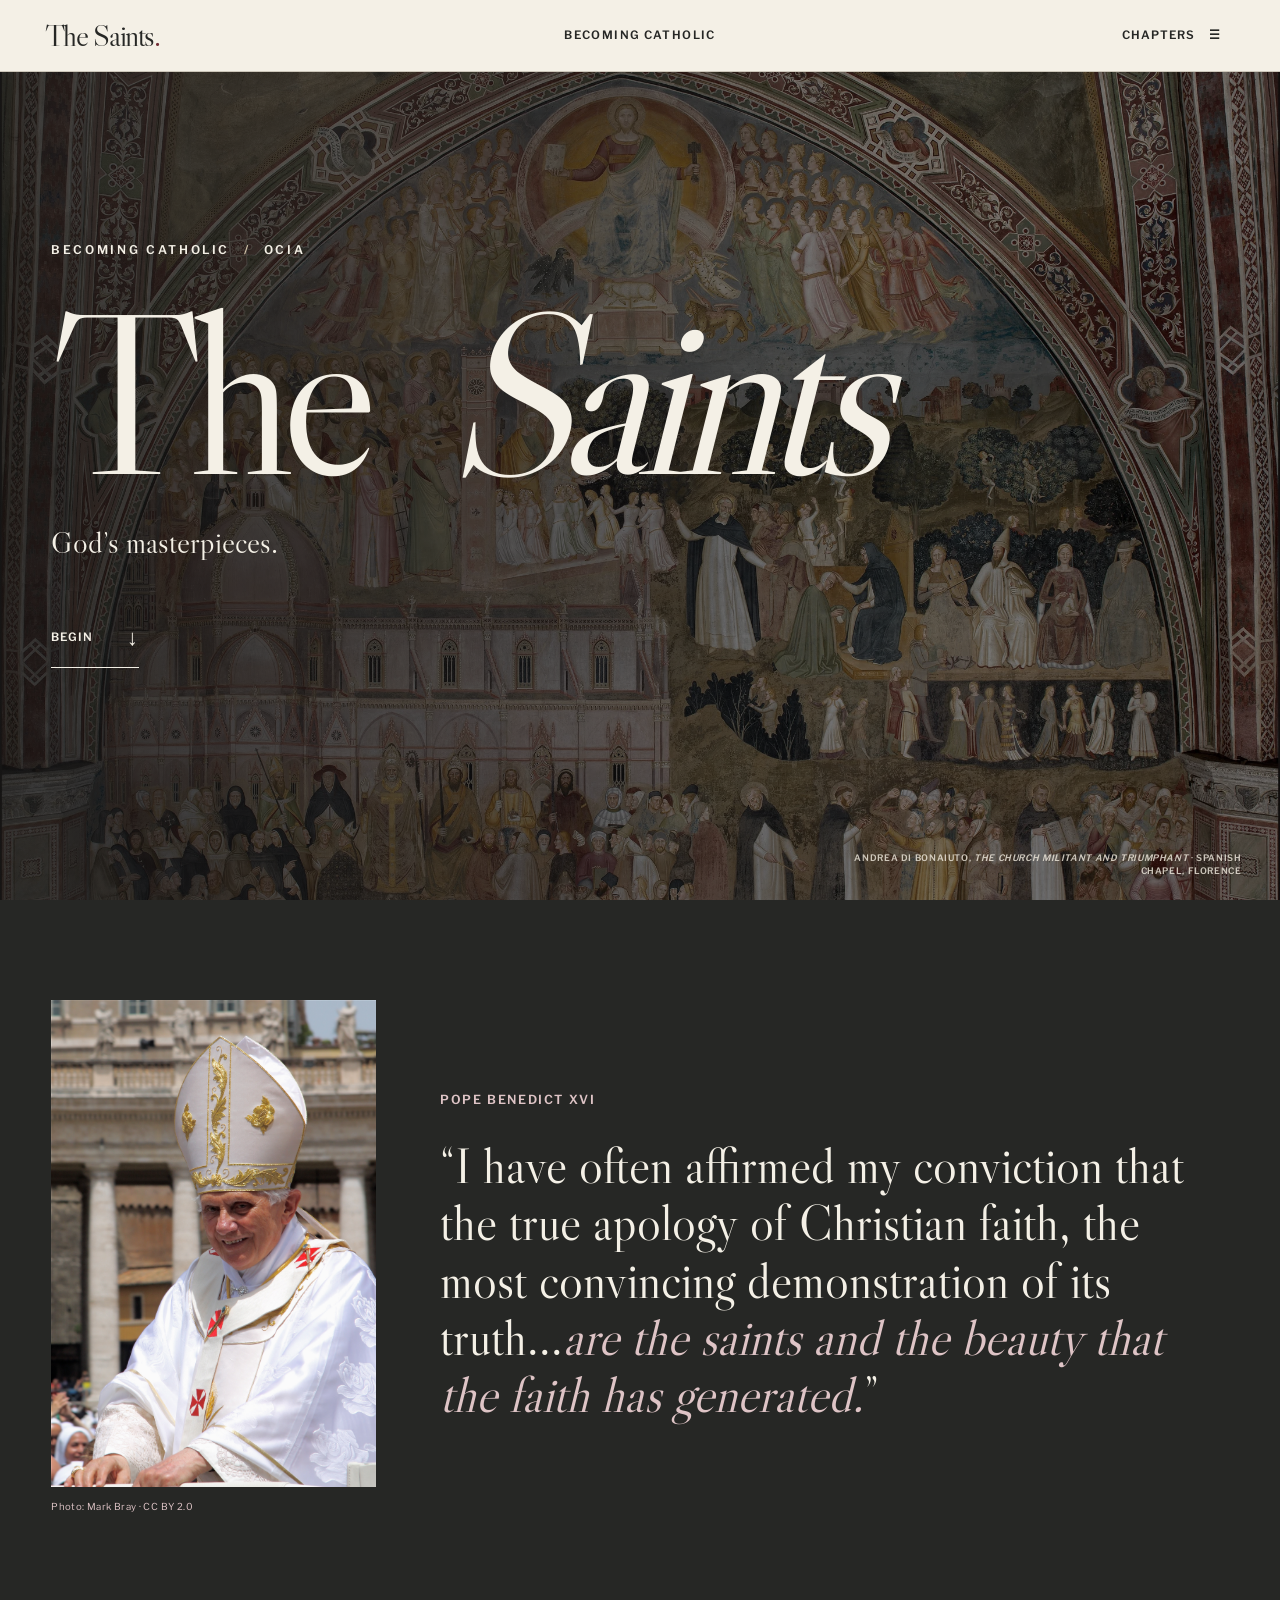
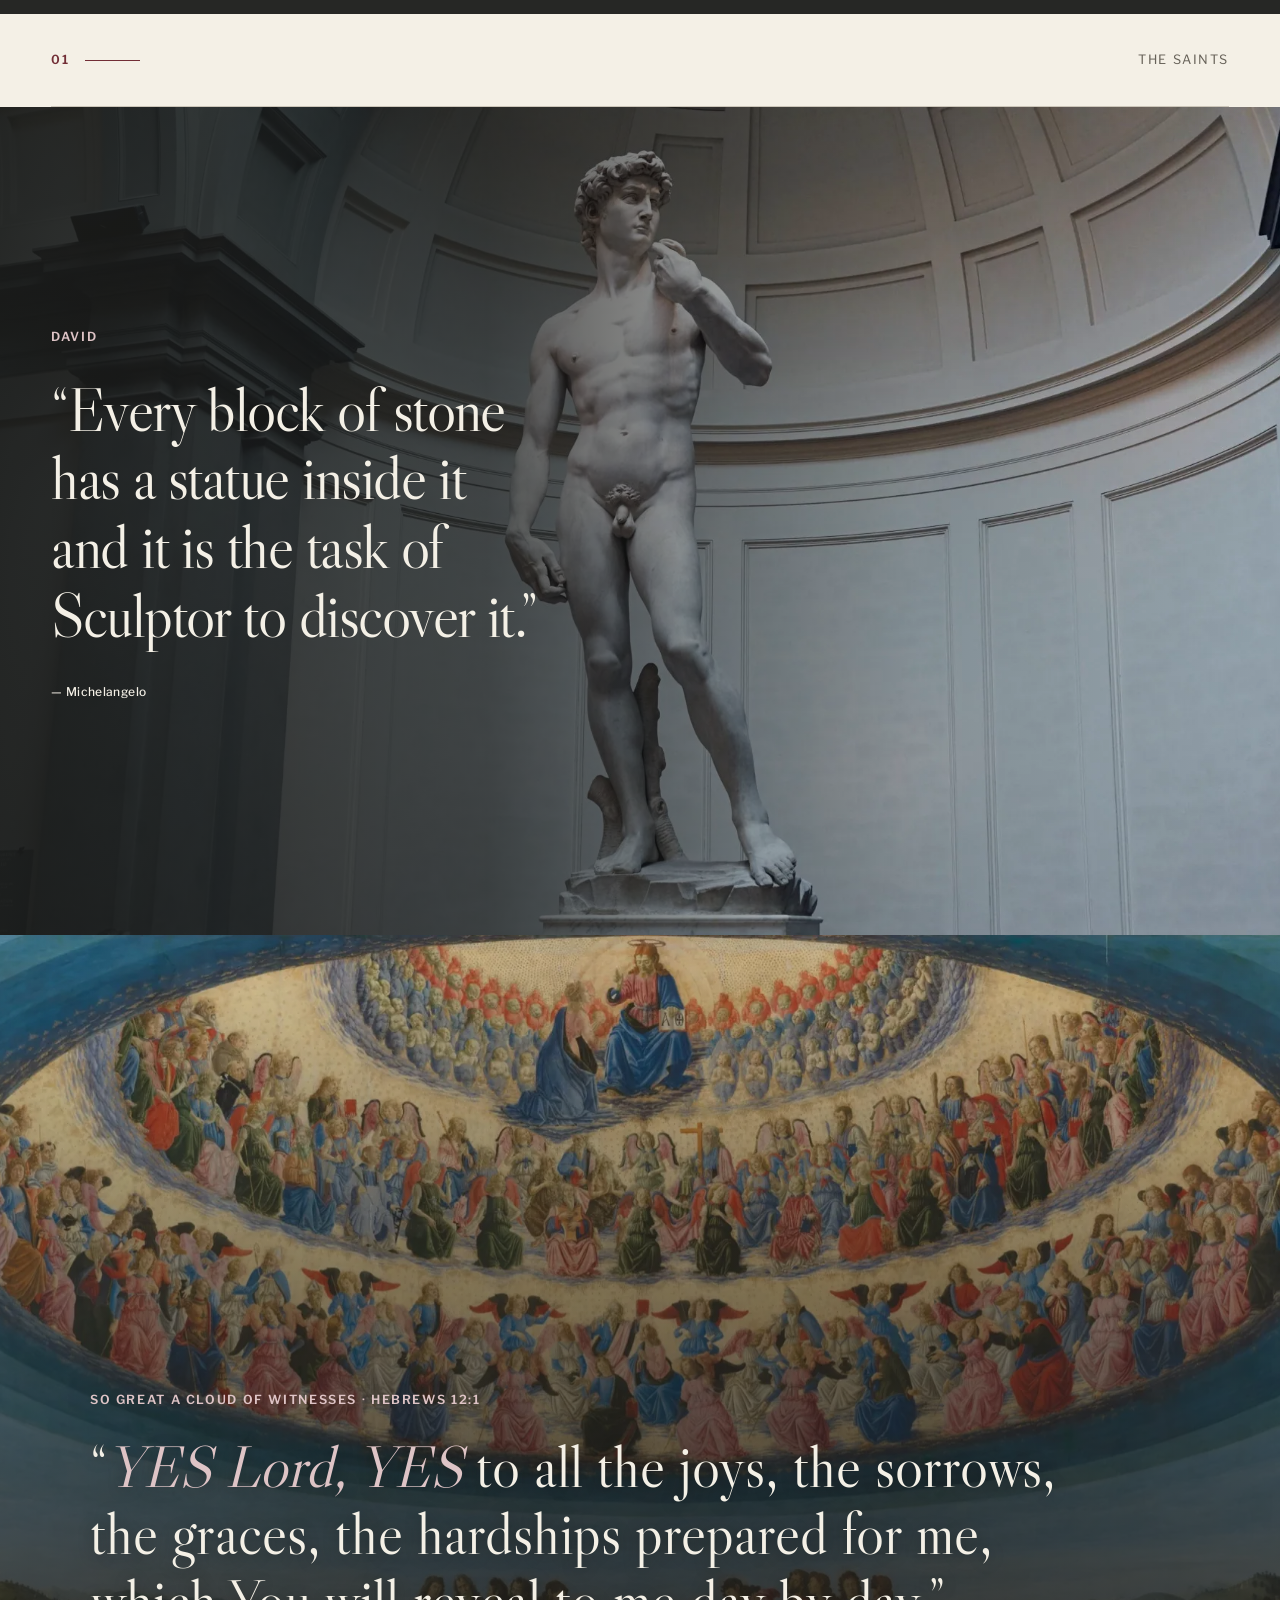
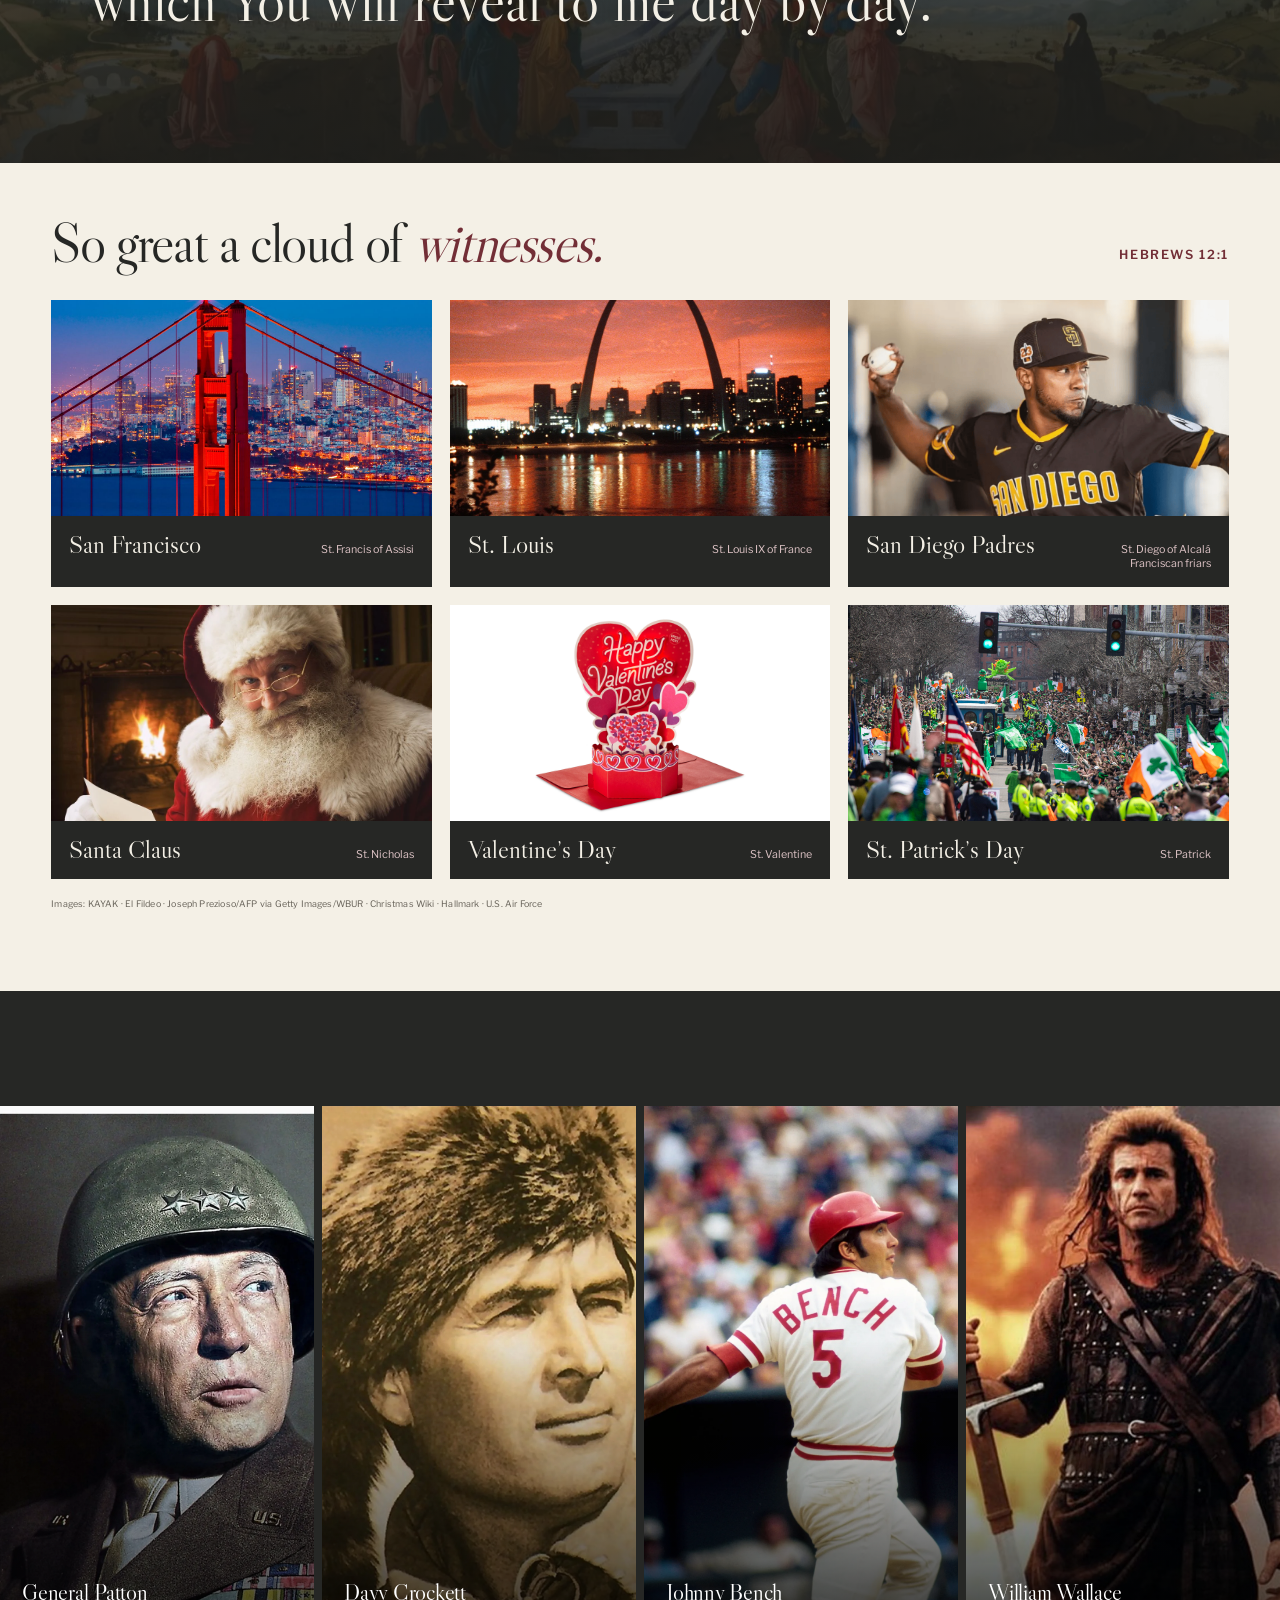
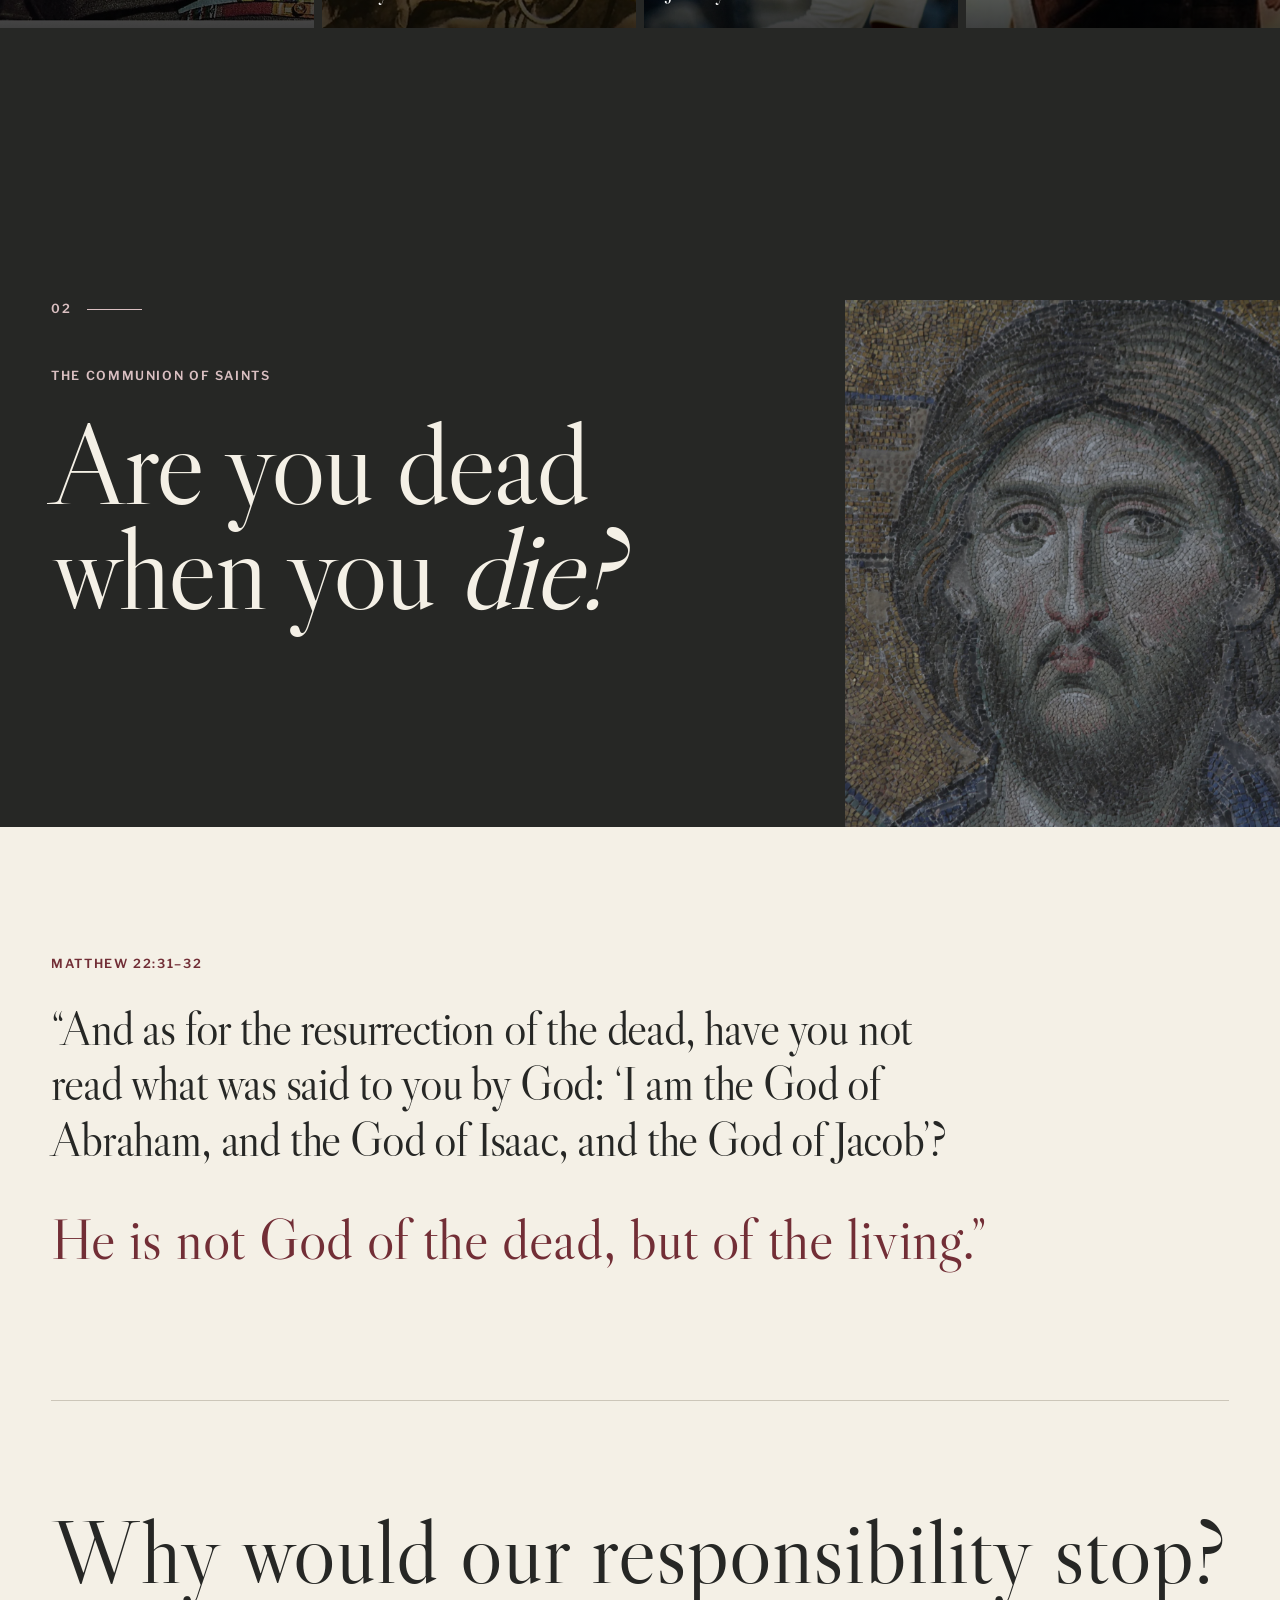
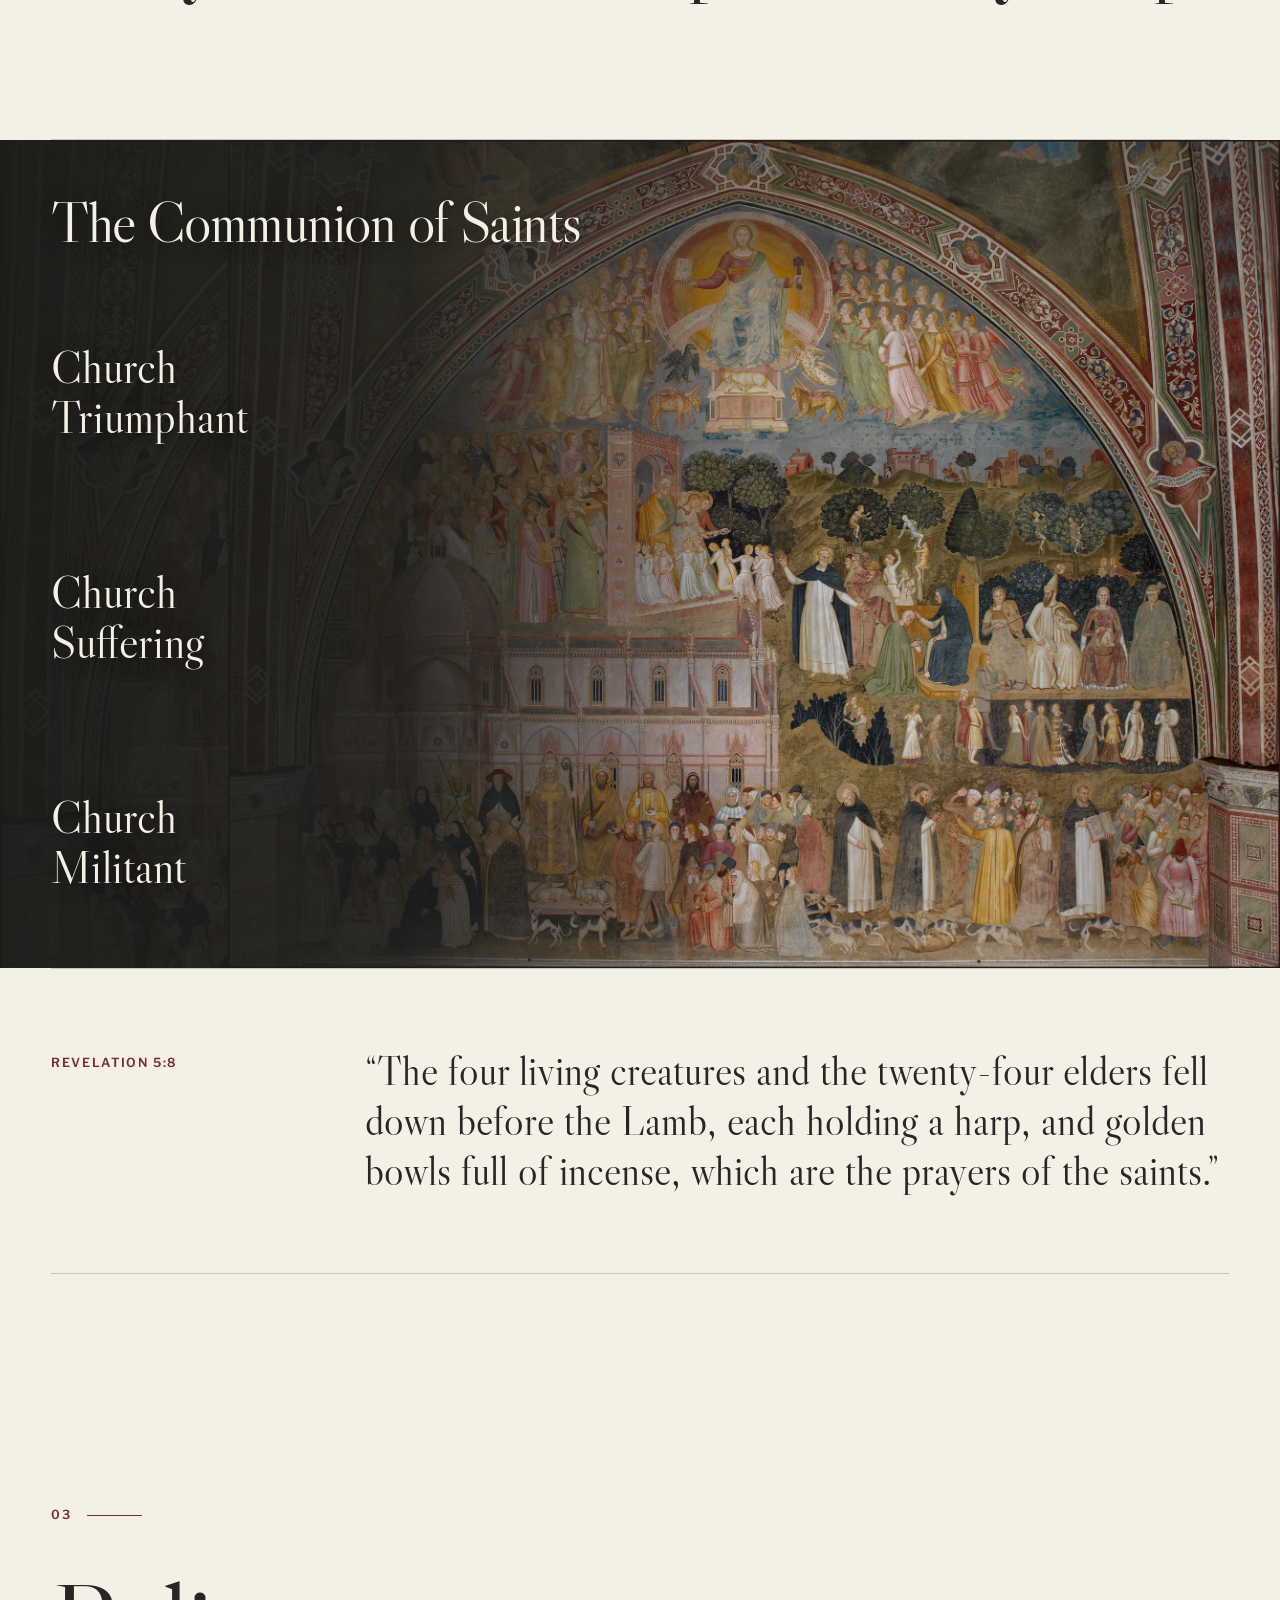
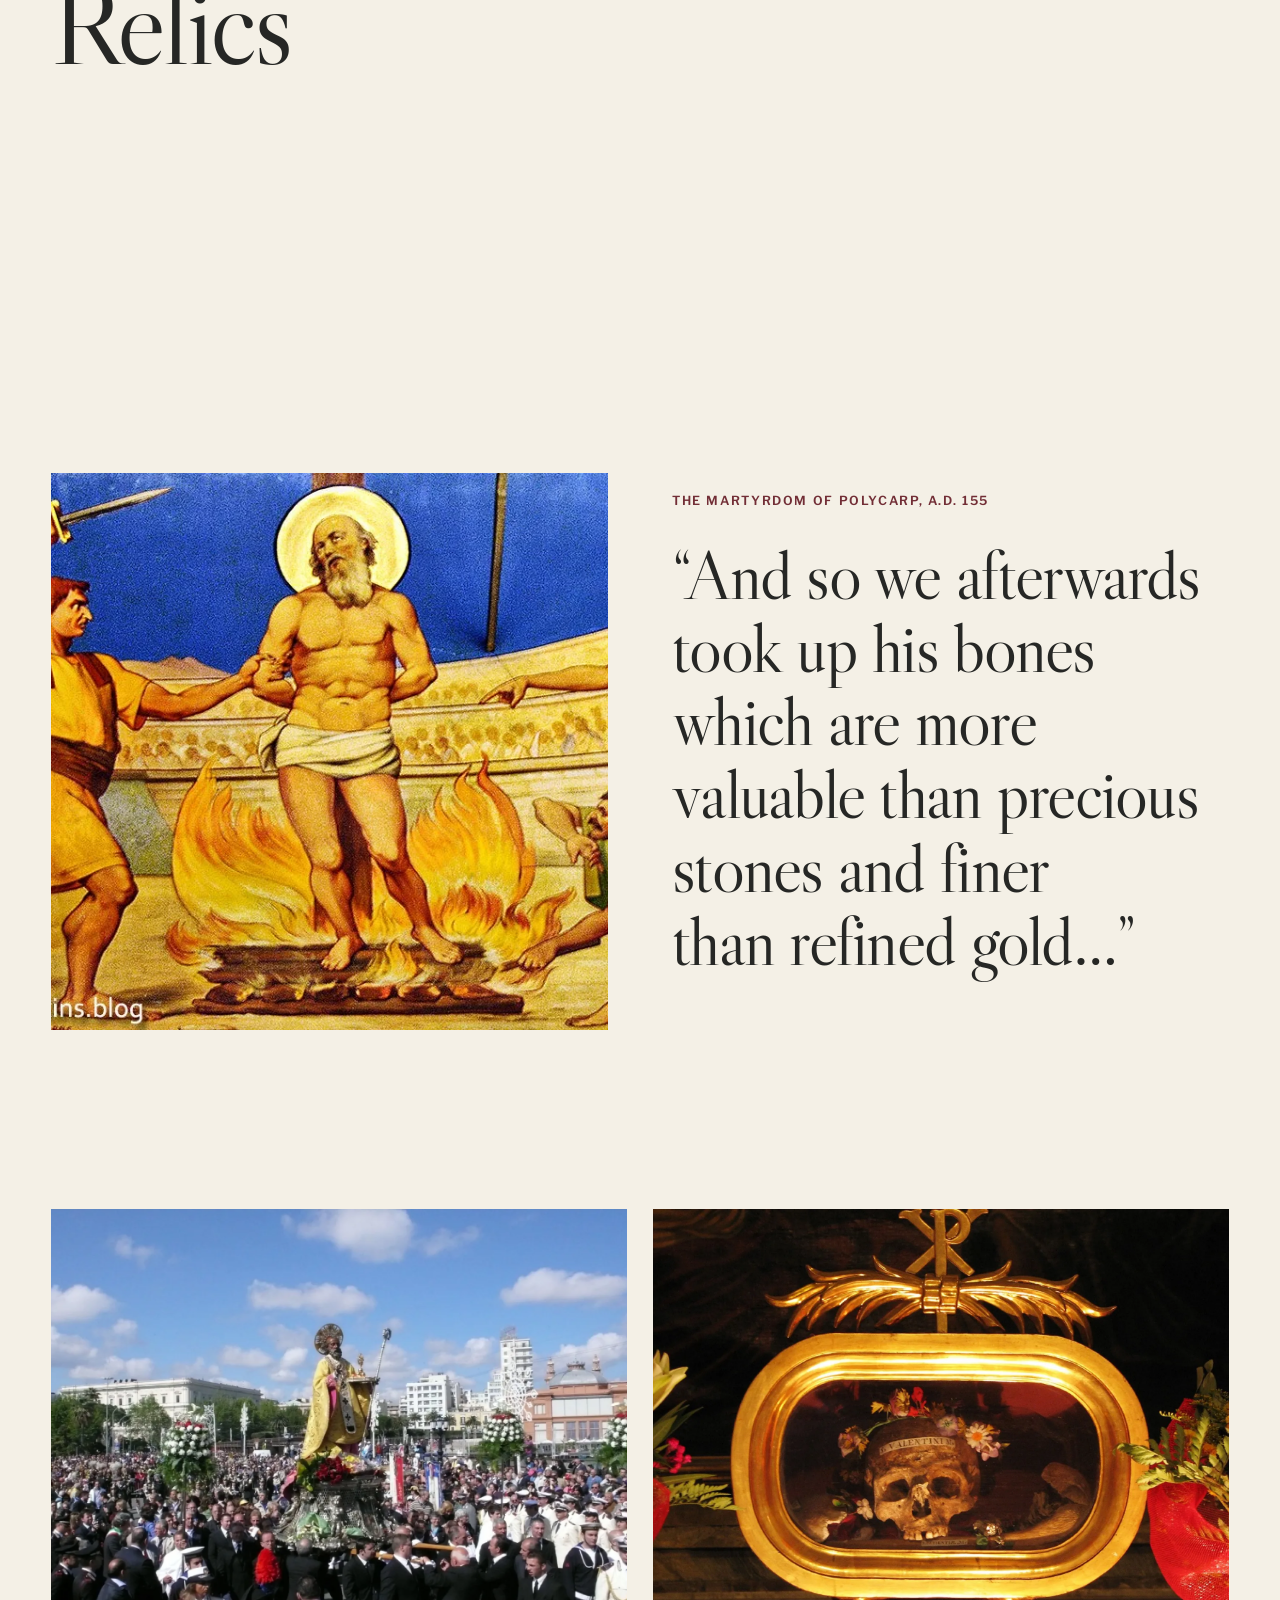
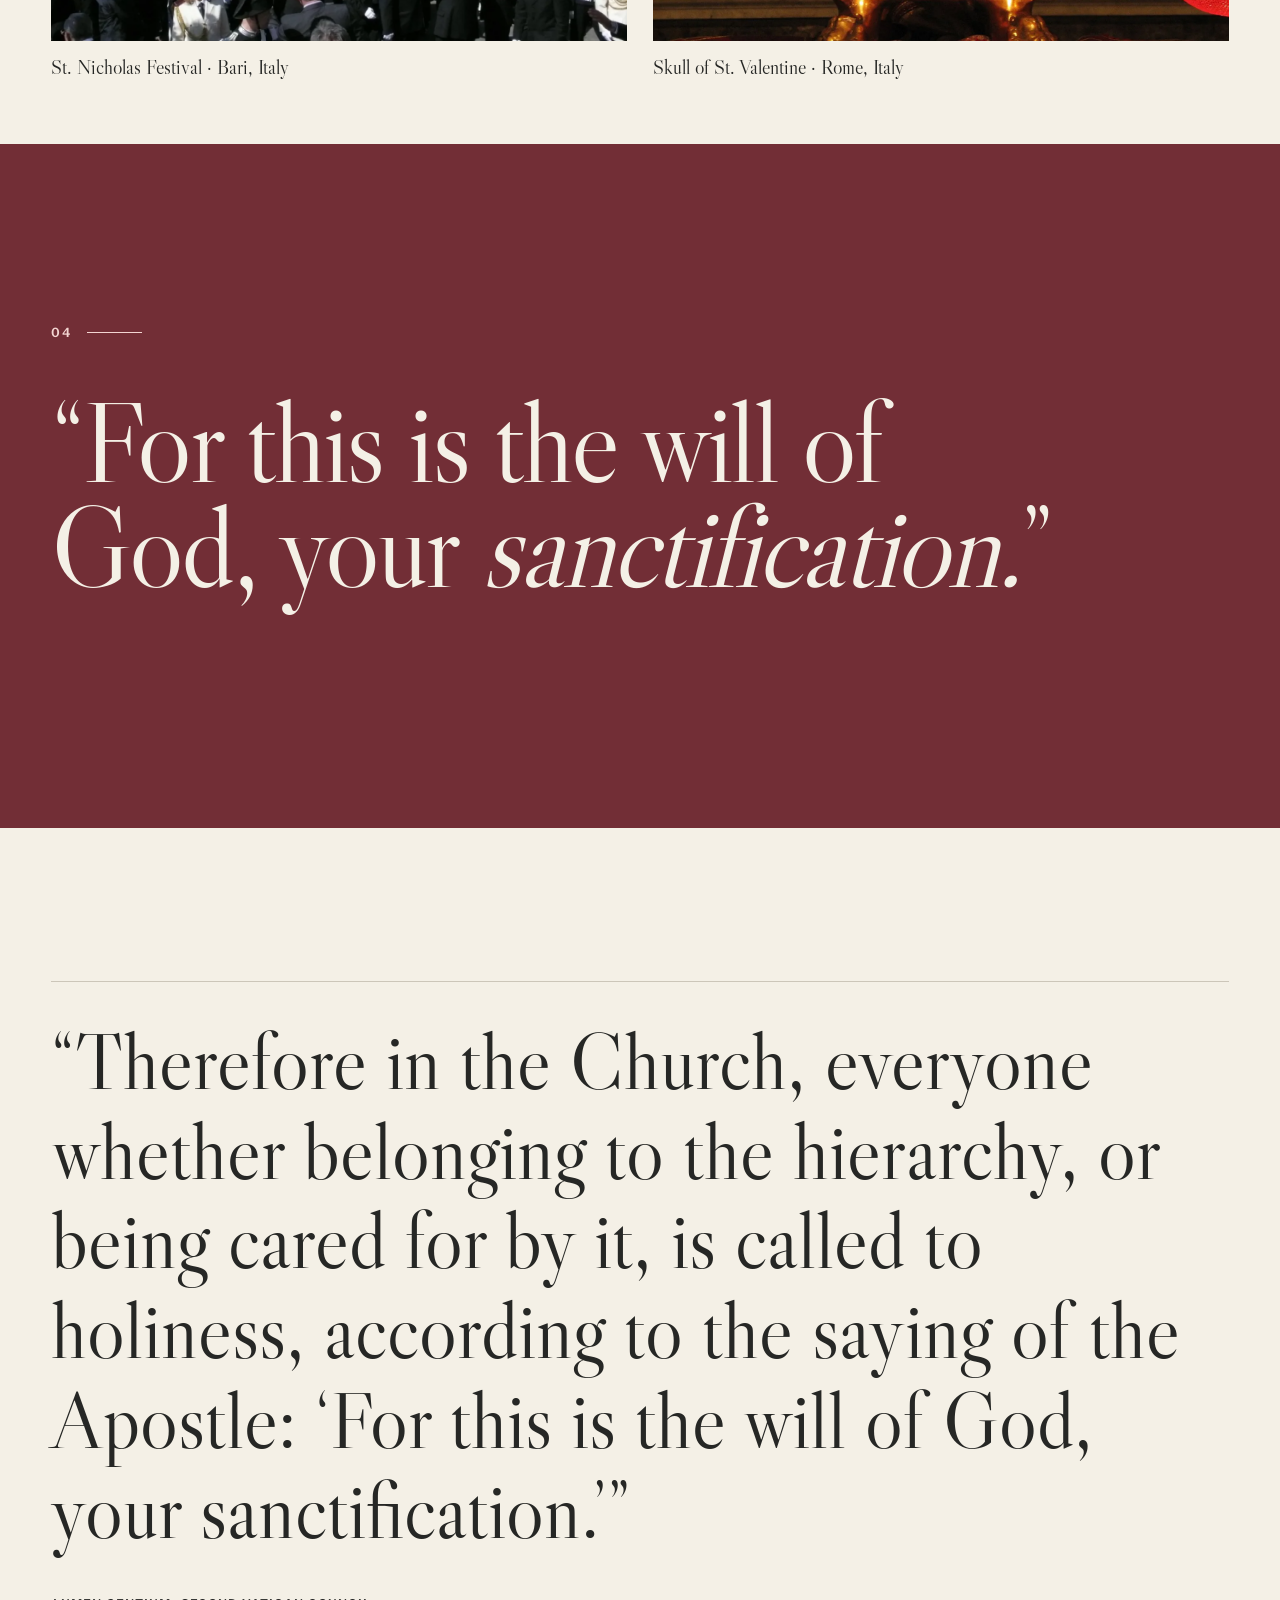
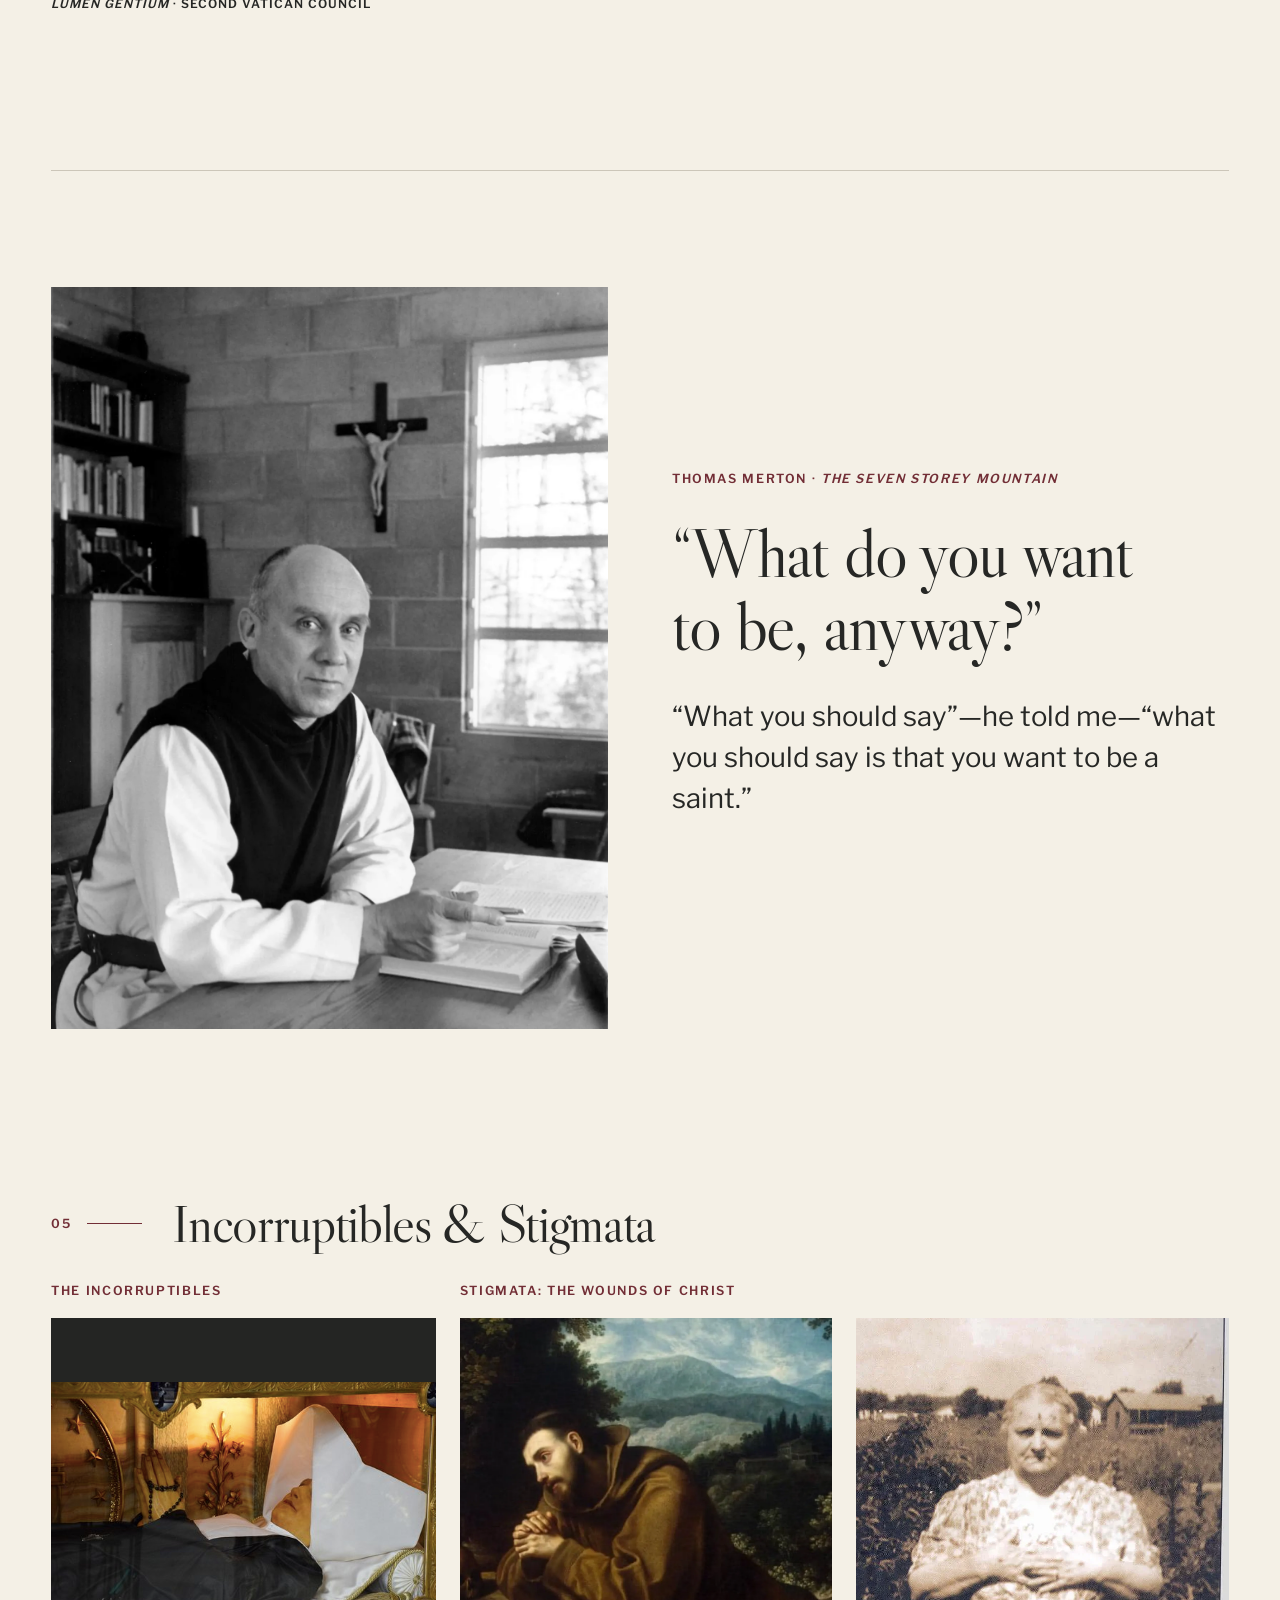
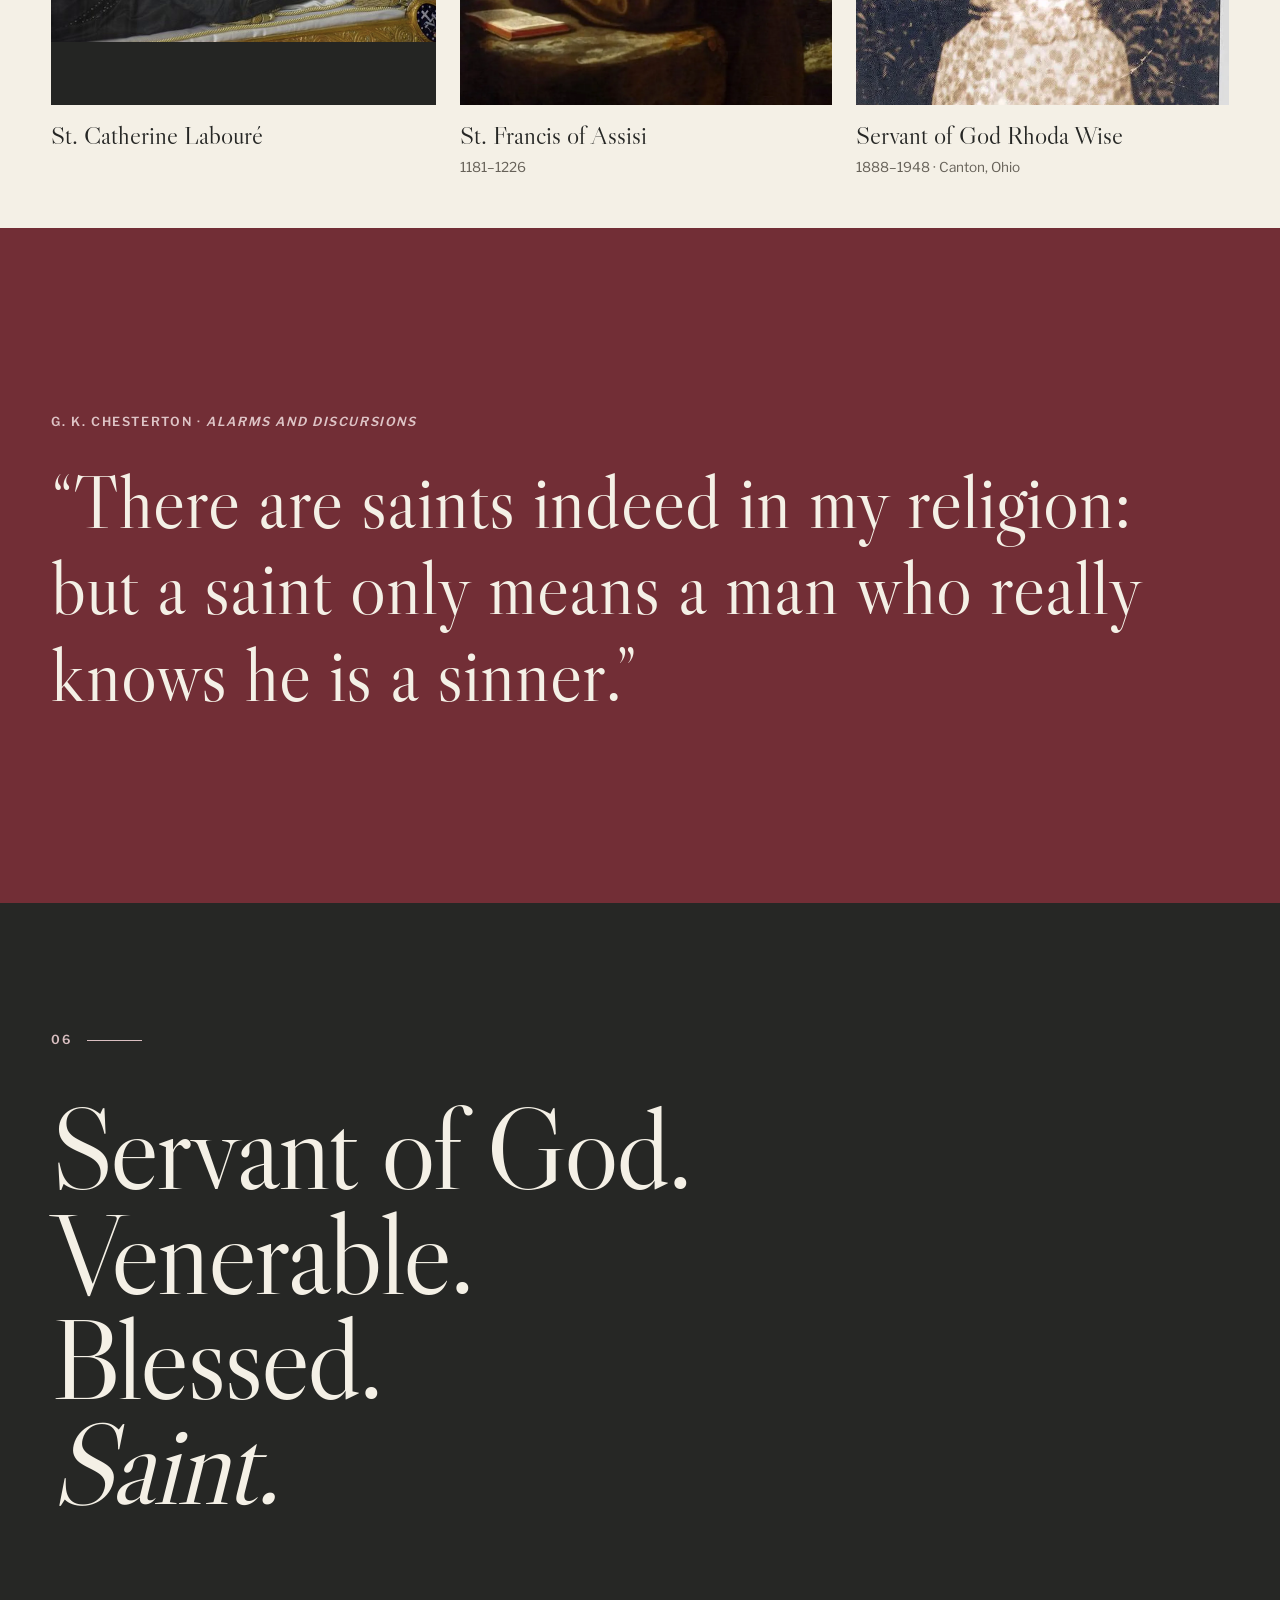
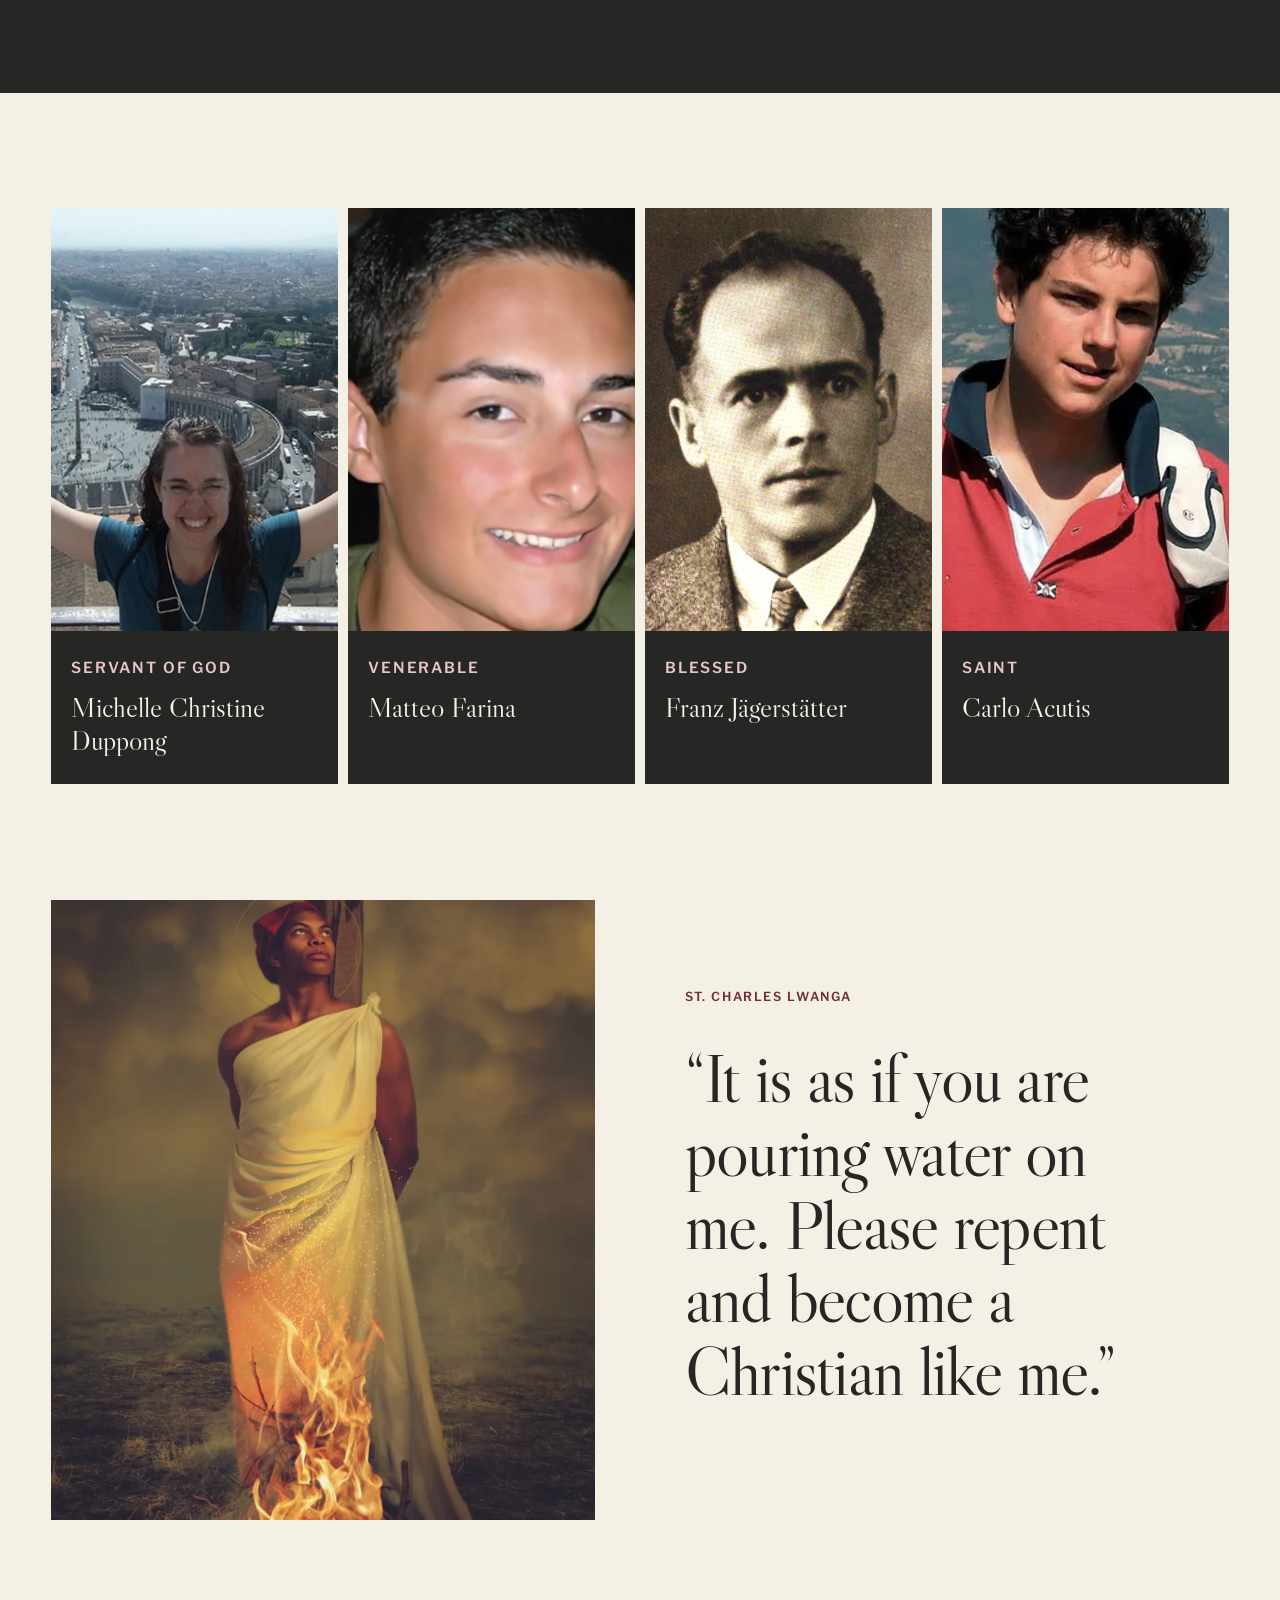
==== index.html @ 81dbd75a "Simplify saints examples and restore Communion painting overlay" ====
<!doctype html>
<html lang="en">
<head>
  <meta charset="utf-8">
  <meta name="viewport" content="width=device-width, initial-scale=1">
  <meta name="color-scheme" content="light">
  <title>The Saints — Becoming Catholic · OCIA</title>
  <meta name="description" content="A scrollable OCIA presentation on the saints and the communion of saints.">
  <link rel="icon" href="favicon.svg" type="image/svg+xml">
  <link rel="stylesheet" href="styles.css">
  <script defer src="app.js"></script>
</head>
<body id="top">
  <a class="skip" href="#main">Skip to the presentation</a>
  <header class="site-header">
    <a class="wordmark" href="#top" aria-label="The Saints, back to top">The Saints<span class="wordmark-dot">.</span></a>
    <div class="header-center"><span class="header-title">Becoming Catholic</span></div>
    <div class="header-actions">
      <details class="chapter-menu" id="chapter-menu"><summary>Chapters <span aria-hidden="true">☰</span></summary>
        <nav aria-label="Presentation chapters">
          <a href="#beauty"><span>01</span> The Saints</a>
          <a href="#communion"><span>02</span> Communion of Saints</a>
          <a href="#relics"><span>03</span> Relics</a>
          <a href="#calling"><span>04</span> Called to holiness</a>
          <a href="#real-people"><span>05</span> Incorruptibles · Stigmata</a>
          <a href="#lives"><span>06</span> Michelle · Matteo · Franz · Carlo</a>
          <a href="#sheen"><span>07</span> Blessed Fulton Sheen</a>
          <a href="#companion"><span>08</span> Patron Saints</a>
          <a href="#lights"><span>09</span> Be a saint</a>
        </nav>
      </details>
    </div>
    <div class="progress" id="progress" aria-hidden="true"></div>
  </header>

  <main id="main">
    <section class="hero chapter" id="beauty" data-chapter="The Saints">
      <div class="hero-media"><img src="communion.webp" alt="Andrea di Bonaiuto’s fresco of the Church" fetchpriority="high"><div class="hero-shade"></div></div>
      <div class="hero-content wrap">
        <div class="eyebrow on-dark">BECOMING CATHOLIC <span aria-hidden="true">/</span> OCIA</div>
        <h1>The <em>Saints</em></h1>
        <p class="hero-deck">God’s masterpieces.</p>
        <a class="hero-start" href="#opening">Begin <span aria-hidden="true">↓</span></a>
      </div>
      <div class="hero-caption">Andrea di Bonaiuto, <i>The Church Militant and Triumphant</i> · Spanish Chapel, Florence</div>
    </section>

    <section class="beauty-quote"><div class="wrap benedict-quote-layout"><figure class="benedict-portrait"><img src="benedict-xvi-smiling.jpg" alt="Pope Benedict XVI smiling in Saint Peter’s Square" loading="lazy" width="1838" height="2754"><figcaption>Photo: Mark Bray · CC BY 2.0</figcaption></figure><div><p class="kicker">Pope Benedict XVI</p><blockquote>“I have often affirmed my conviction that the true apology of Christian faith, the most convincing demonstration of its truth...<em class="quote-accent">are the saints and the beauty that the faith has generated.</em>”</blockquote></div></div></section>
    <div class="chapter-lead wrap" id="opening"><span class="section-number">01 <span class="section-line"></span></span><p>The Saints</p></div>
    <section class="split spread opening-spread">
      <div class="spread-copy">
        <p class="kicker">David</p>
        <h2>“Every block of stone has a statue inside it and it is the task of Sculptor to discover it.”</h2>
        <p class="attribution">— Michelangelo</p>
      </div>
      <figure class="image-figure david"><img src="david.webp" alt="Michelangelo’s David" loading="lazy"></figure>
    </section>
    <section class="original-cloud-visual" id="cloud-witnesses" aria-label="Cloud of witnesses"><img src="heavenly-witnesses.webp" alt="The saints gathered around Christ above the apostles and Mary" loading="lazy" width="1800" height="1092"><div class="cloud-copy"><p class="kicker">So great a cloud of witnesses · Hebrews 12:1</p><blockquote class="cloud-quote">“<em>YES Lord, YES</em> to all the joys, the sorrows, the graces, the hardships prepared for me, which You will reveal to me day by day.”</blockquote></div></section>
    <section class="culture-frame" id="saints-around-us" aria-labelledby="culture-heading"><div class="wrap"><div class="culture-heading"><h2 id="culture-heading">So great a cloud of <em>witnesses.</em></h2><p class="kicker">Hebrews 12:1</p></div><div class="culture-grid">
      <figure class="culture-card culture-san-francisco"><img src="culture-san-francisco.jpg" alt="The Golden Gate Bridge with the San Francisco skyline at dusk" loading="lazy"><figcaption><strong>San Francisco</strong><span>St. Francis of Assisi</span></figcaption></figure>
      <figure class="culture-card culture-st-louis"><img src="culture-st-louis.jpg" alt="The Gateway Arch against the St. Louis skyline" loading="lazy"><figcaption><strong>St. Louis</strong><span>St. Louis IX of France</span></figcaption></figure>
      <figure class="culture-card culture-padres"><img src="culture-padres.png" alt="A San Diego Padres player in a San Diego uniform" loading="lazy"><figcaption><strong>San Diego Padres</strong><span>St. Diego of Alcalá<br>Franciscan friars</span></figcaption></figure>
      <figure class="culture-card culture-santa"><img src="culture-santa.jpg" alt="Santa Claus smiling beside a fireplace" loading="lazy"><figcaption><strong>Santa Claus</strong><span>St. Nicholas</span></figcaption></figure>
      <figure class="culture-card culture-valentine"><img src="culture-valentine.jpg" alt="A red and pink Hallmark pop-up card saying Happy Valentine’s Day" loading="lazy"><figcaption><strong>Valentine’s Day</strong><span>St. Valentine</span></figcaption></figure>
      <figure class="culture-card culture-patrick"><img src="culture-patrick.jpg" alt="Crowds and Irish flags at South Boston’s St. Patrick’s Day parade" loading="lazy"><figcaption><strong>St. Patrick’s Day</strong><span>St. Patrick</span></figcaption></figure>
    </div><p class="culture-credit">Images: KAYAK · El Fildeo · Joseph Prezioso/AFP via Getty Images/WBUR · Christmas Wiki · Hallmark · U.S. Air Force</p></div></section>
    <section class="visual-beat heroes-beat" aria-label="Heroes from the original class slides">
      <div class="portrait-grid heroes-grid">
        <figure><img src="patton.webp" alt="General George S. Patton" loading="lazy"><figcaption>General Patton</figcaption></figure>
        <figure><img src="frontiersman.webp" alt="Davy Crockett portrayed in a fur cap" loading="lazy"><figcaption>Davy Crockett</figcaption></figure>
        <figure><img src="johnny-bench.webp" alt="Johnny Bench in a Cincinnati Reds uniform" loading="lazy"><figcaption>Johnny Bench</figcaption></figure>
        <figure><img src="braveheart.webp" alt="William Wallace portrayed in Braveheart" loading="lazy"><figcaption>William Wallace</figcaption></figure>
      </div>
    </section>

    <section class="chapter chapter-dark" id="communion" data-chapter="Communion of Saints">
      <div class="wrap chapter-heading"><span class="section-number">02 <span class="section-line"></span></span><p class="kicker">The Communion of Saints</p><h2>Are you dead <br>when you <em>die?</em></h2></div>
      <figure class="dark-figure"><img src="jesus-mosaic.webp" alt="Mosaic of Christ" loading="lazy"></figure>
    </section>
    <section class="scripture-grid wrap">
      <div class="scripture-head matthew-passage"><p class="kicker">Matthew 22:31–32</p><h2>“And as for the resurrection of the dead, have you not read what was said to you by God: ‘I am the God of Abraham, and the God of Isaac, and the God of Jacob’?</h2><p class="matthew-conclusion">He is not God of the dead, but of the living.”</p></div>
    </section>
    <div class="statement wrap"><p>Why would our responsibility stop?</p></div>
    <section class="communion-painting" id="three-churches" aria-labelledby="family-heading"><div class="wrap"><h2 id="family-heading">The Communion of Saints</h2><div class="churches-visual"><div class="churches-labels"><p>Church<br>Triumphant</p><p>Church<br>Suffering</p><p>Church<br>Militant</p></div><img src="communion.webp" alt="The cover fresco, shown again alongside Church Triumphant, Church Suffering, and Church Militant" loading="lazy"></div></div></section>
    <section class="conversation-strip wrap"><span class="kicker">Revelation 5:8</span><p>“The four living creatures and the twenty-four elders fell down before the Lamb, each holding a harp, and golden bowls full of incense, which are the prayers of the saints.”</p></section>

    <section class="chapter chapter-paper" id="relics" data-chapter="Relics"><div class="wrap chapter-heading"><span class="section-number">03 <span class="section-line"></span></span><h2>Relics</h2></div></section>
    <section class="split spread relic-spread"><figure class="image-figure catacombs"><img src="polycarp.webp" alt="Illustration of the martyrdom of Polycarp" loading="lazy"></figure><div class="spread-copy"><p class="kicker">The Martyrdom of Polycarp, A.D. 155</p><h2>“And so we afterwards took up his bones which are more valuable than precious stones and finer than refined gold…”</h2></div></section>
    <section class="image-pair wrap" aria-label="Saint Nicholas and Saint Valentine images from the original slides"><figure><img src="nicholas-relic.webp" alt="Saint Nicholas festival in Bari" loading="lazy"><figcaption>St. Nicholas Festival · Bari, Italy</figcaption></figure><figure><img src="valentine-relic.webp" alt="Skull reliquary associated with Saint Valentine in Rome" loading="lazy"><figcaption>Skull of St. Valentine · Rome, Italy</figcaption></figure></section>

    <section class="chapter chapter-ox" id="calling" data-chapter="Called to holiness"><div class="wrap chapter-heading"><span class="section-number">04 <span class="section-line"></span></span><h2>“For this is the will of God, your <em>sanctification.</em>”</h2></div></section>
    <section class="callout wrap"><div class="callout-rule"></div><p>“Therefore in the Church, everyone whether belonging to the hierarchy, or being cared for by it, is called to holiness, according to the saying of the Apostle: ‘For this is the will of God, your sanctification.’”</p><span><i>Lumen gentium</i> · Second Vatican Council</span></section>
    <section class="split spread merton-spread"><figure class="image-figure merton"><img src="merton.webp" alt="Thomas Merton" loading="lazy"></figure><div class="spread-copy"><p class="kicker">Thomas Merton · <i>The Seven Storey Mountain</i></p><h2>“What do you want to be, anyway?”</h2><p class="large-copy">“What you should say”—he told me—“what you should say is that you want to be a saint.”</p></div></section>

    <section class="combined-phenomena" id="real-people" data-chapter="Incorruptibles · Stigmata" aria-labelledby="phenomena-heading">
      <div class="wrap">
        <div class="phenomena-heading"><span class="section-number">05 <span class="section-line"></span></span><h2 id="phenomena-heading">Incorruptibles &amp; Stigmata</h2></div>
        <div class="phenomena-groups">
          <div class="incorruptible-group"><p class="kicker">The Incorruptibles</p><figure><img src="catherine-laboure.png" alt="Saint Catherine Labouré in her glass reliquary" loading="lazy"><figcaption>St. Catherine Labouré</figcaption></figure></div>
          <div class="stigmata-group"><p class="kicker">Stigmata: The Wounds of Christ</p><div class="stigmata-pair"><figure><img src="st-francis.webp" alt="Saint Francis of Assisi" loading="lazy"><figcaption>St. Francis of Assisi <small>1181–1226</small></figcaption></figure><figure><img src="rhoda-wise.webp" alt="Servant of God Rhoda Wise" loading="lazy"><figcaption>Servant of God Rhoda Wise <small>1888–1948 · Canton, Ohio</small></figcaption></figure></div></div>
        </div>
      </div>
    </section>
    <section class="chesterton-beat"><div class="wrap"><p class="kicker">G. K. Chesterton · <i>Alarms and Discursions</i></p><blockquote>“There are saints indeed in my religion: but a saint only means a man who really knows he is a sinner.”</blockquote></div></section>

    <section class="chapter chapter-dark" id="lives" data-chapter="Michelle · Matteo · Franz · Carlo"><div class="wrap chapter-heading"><span class="section-number">06 <span class="section-line"></span></span><h2>Servant of God.<br>Venerable.<br>Blessed.<br><em>Saint.</em></h2></div></section>
    <section class="recognition-gallery wrap" aria-label="Four stages of recognition">
      <figure><img src="michelle-duppong.webp" alt="Michelle Christine Duppong" loading="lazy"><figcaption><small>Servant of God</small><strong>Michelle Christine Duppong</strong></figcaption></figure>
      <figure><img src="matteo-farina.webp" alt="Matteo Farina" loading="lazy"><figcaption><small>Venerable</small><strong>Matteo Farina</strong></figcaption></figure>
      <figure><img src="franz-jagerstatter.jpg" alt="Franz Jägerstätter" loading="lazy"><figcaption><small>Blessed</small><strong>Franz Jägerstätter</strong></figcaption></figure>
      <figure><img src="carlo.webp" alt="Carlo Acutis" loading="lazy"><figcaption><small>Saint</small><strong>Carlo Acutis</strong></figcaption></figure>
    </section>
    <section class="witness wrap"><figure><img src="charles-lwanga.webp" alt="Illustration of Saint Charles Lwanga" loading="lazy"></figure><div><span class="kicker">St. Charles Lwanga</span><h2>“It is as if you are pouring water on me. Please repent and become a Christian like me.”</h2></div></section>
    <section class="chesterton-beat original-quote"><div class="wrap"><p class="kicker">St. Josemaría Escrivá</p><blockquote>“A secret, an open secret: these world crises are crises of saints.”</blockquote></div></section>
    <section class="litany wrap" aria-labelledby="litany-heading"><div><h2 id="litany-heading">The Litany of the Catholic Sinner</h2></div><div class="litany-player"><p>Fr. Robert McTeigue, S.J. · recording from the 2023 class</p><audio controls preload="none" src="litany-of-the-catholic-sinner.m4a">Your browser does not support audio playback.</audio></div></section>

    <section class="chapter sheen-chapter" id="sheen" data-chapter="Blessed Fulton Sheen"><div class="sheen-backdrop"><img src="sheen-1952.jpg" alt="Fulton Sheen on a television set in 1952" loading="lazy"></div><div class="wrap sheen-intro"><span class="section-number">07 <span class="section-line"></span></span><p class="kicker">Blessed · beatified September 24, 2026</p><h2>Fulton<br><em>Sheen.</em></h2></div><div class="sheen-photo-credit">Fred Palumbo / New York World-Telegram &amp; Sun, 1952 · Library of Congress</div></section>
    <section class="sheen-story wrap"><div class="sheen-left"><p class="kicker">Fulton J. Sheen</p><h2><i>Life Is Worth Living</i></h2><p>Radio and television · daily Holy Hour before the Eucharist</p></div><div class="sheen-fact"><span>Beatification</span><p>The healing of James Fulton Engstrom was recognized as the miracle for Sheen’s beatification.</p></div></section>
    <section class="sheen-quote"><div class="wrap"><span class="kicker">Cardinal Tagle’s beatification homily · quoting Sheen</span><blockquote>“I really haven’t counted, in order not to have the temptation to believe they were mine.”</blockquote></div></section>
    <section class="sheen-watch wrap"><div class="watch-heading"><h2>Fulton Sheen on television</h2><p><i>Life Is Worth Living</i>: “Gloom, Laughter and Humor”</p></div><div class="video-shell" id="sheen-video"><div class="video-cover"><img src="sheen-1952.jpg" alt="Fulton Sheen portrait" loading="lazy"><button type="button" id="load-video" aria-label="Load archival Fulton Sheen video from YouTube">Play archival video <span aria-hidden="true">▶</span></button></div></div><p class="media-caption">Archival television episode hosted by Vision Video. Requires internet; video loads only when selected.</p></section>

    <section class="chapter chapter-paper" id="companion" data-chapter="Patron Saints"><div class="wrap chapter-heading"><span class="section-number">08 <span class="section-line"></span></span><h2>Patron Saints</h2></div></section>
    <section class="visual-beat patrons-beat"><div class="portrait-grid patrons-grid wrap"><figure><img src="padre-pio.webp" alt="Saint Padre Pio" loading="lazy"><figcaption><strong>St. Pio</strong><span>Teenagers · Civil Defense Volunteers</span></figcaption></figure><figure><img src="st-joseph.webp" alt="Saint Joseph holding the child Jesus" loading="lazy"><figcaption><strong>St. Joseph</strong><span>Fathers · Workers</span></figcaption></figure><figure><img src="st-peregrine.webp" alt="Statue of Saint Peregrine" loading="lazy"><figcaption><strong>St. Peregrine</strong><span>Cancer Patients</span></figcaption></figure><figure><img src="john-henry-newman.webp" alt="Saint John Henry Newman" loading="lazy"><figcaption><strong>St. John Henry Newman</strong><span>Scholars · Converts</span></figcaption></figure></div></section>
    <section class="calendar-beat"><div class="calendar-grid wrap" aria-label="The original illustrated calendar of saints"><img src="calendar-jan.webp" alt="January saints calendar" loading="lazy"><img src="calendar-feb.webp" alt="February saints calendar" loading="lazy"><img src="calendar-mar.webp" alt="March saints calendar" loading="lazy"><img src="calendar-apr.webp" alt="April saints calendar" loading="lazy"><img src="calendar-may.webp" alt="May saints calendar" loading="lazy"><img src="calendar-jun.webp" alt="June saints calendar" loading="lazy"><img src="calendar-jul.webp" alt="July saints calendar" loading="lazy"><img src="calendar-aug.webp" alt="August saints calendar" loading="lazy"><img src="calendar-sep.webp" alt="September saints calendar" loading="lazy"><img src="calendar-oct.webp" alt="October saints calendar" loading="lazy"><img src="calendar-nov.webp" alt="November saints calendar" loading="lazy"><img src="calendar-dec.webp" alt="December saints calendar" loading="lazy"></div></section>

    <section class="chapter chapter-dark final-chapter" id="lights" data-chapter="Be a saint"><div class="wrap chapter-heading"><span class="section-number">09 <span class="section-line"></span></span><h2>A great cloud<br>of <em>witnesses.</em></h2></div></section>
    <section class="benedict wrap"><div class="benedict-statement"><span class="kicker">Pope Benedict XVI · <i>Spe salvi</i></span><p>“The true stars of our life are the people who have lived good lives. They are lights of hope. Certainly, Jesus Christ is the true light, the sun that has risen above all the shadows of history.”</p></div></section>
    <section class="chesterton-beat original-quote eliot-quote"><div class="wrap"><p class="kicker">George Eliot · <i>Middlemarch</i></p><blockquote>“For the growing good of the world is partly dependent on unhistoric acts; and that things are not so ill with you and me as they might have been, is half owing to the number who lived faithfully a hidden life, and rest in unvisited tombs.”</blockquote></div></section>
    <section class="springsteen-beat" id="springsteen" aria-label="Bruce Springsteen video from the original presentation"><div class="wrap"><video controls playsinline preload="none" poster="bruce-saints-poster.jpg" aria-label="Bruce Springsteen, original edited class clip"><source src="bruce-saints.mp4" type="video/mp4"></video></div></section>
    <section class="closing"><div class="wrap closing-inner"><h2>Be a saint.<br><em>What else is there?</em></h2><a href="#top" class="back-top">Return to the beginning ↑</a></div></section>
    <footer class="presentation-footer"><div class="wrap"><span>Becoming Catholic · The Saints</span></div></footer>
  </main>
</body>
</html>
---- styles.css ----
@font-face{font-family:"Libre Caslon Display";src:url("libre-caslon-display.ttf") format("truetype");font-weight:400;font-display:swap}
@font-face{font-family:"Libre Franklin";src:url("libre-franklin-400.ttf") format("truetype");font-weight:400;font-display:swap}
@font-face{font-family:"Libre Franklin";src:url("libre-franklin-500.ttf") format("truetype");font-weight:500;font-display:swap}
@font-face{font-family:"Libre Franklin";src:url("libre-franklin-600.ttf") format("truetype");font-weight:600;font-display:swap}
:root{--paper:#f4f0e6;--ink:#262725;--ox:#722e36;--book:#e4ddce;--muted:#666158;--rule:#ccc6b9;--white:#fffdfa;--display:"Libre Caslon Display",Georgia,serif;--body:"Libre Franklin",Arial,sans-serif;--header:72px}
*{box-sizing:border-box}html{scroll-behavior:smooth;scroll-padding-top:var(--header)}body{margin:0;background:var(--paper);color:var(--ink);font:400 18px/1.65 var(--body);-webkit-font-smoothing:antialiased}img{display:block;max-width:100%}button{font:inherit}a{color:var(--ox);text-decoration-thickness:1px;text-underline-offset:.18em}a:hover{text-decoration-thickness:2px}a:focus-visible,button:focus-visible,summary:focus-visible{outline:3px solid var(--ox);outline-offset:4px}h1,h2,h3,p,figure,blockquote{margin-top:0}h1,h2,h3{font-family:var(--display);font-weight:400;line-height:1.06;letter-spacing:-.025em;text-wrap:balance}h2{font-size:clamp(3.2rem,5.4vw,6.4rem)}h3{font-size:clamp(1.8rem,3vw,3.2rem)}em{font-style:italic}.wrap{width:min(100% - 8vw,1380px);margin-inline:auto}.skip{position:fixed;top:-100px;left:16px;z-index:1000;background:var(--paper);padding:12px 18px}.skip:focus{top:10px}.kicker,.eyebrow,.section-number,.life-meta,.status,.source-line,.attribution,.media-caption,.hero-caption,.image-figure figcaption,.witness figcaption{font-family:var(--body);font-size:.78rem;line-height:1.45;font-weight:600;letter-spacing:.13em;text-transform:uppercase}.kicker{color:var(--ox);margin-bottom:28px}.on-dark{color:var(--paper)}.section-number{display:flex;align-items:center;gap:16px;color:var(--ox)}.section-line{display:inline-block;width:55px;height:1px;background:currentColor}.hairline{height:1px;background:var(--rule);margin:2.5rem 0}

.site-header{position:sticky;top:0;z-index:100;background:rgba(244,240,230,.98);height:var(--header);display:grid;grid-template-columns:1fr auto 1fr;align-items:center;padding:0 clamp(18px,3.5vw,58px);border-bottom:1px solid var(--rule)}.wordmark{font:400 clamp(1.55rem,2.4vw,2.25rem)/1 var(--display);color:var(--ink);text-decoration:none;letter-spacing:-.045em;white-space:nowrap}.wordmark-dot{color:var(--ox)}.header-center{display:flex;align-items:center;gap:17px;font-size:.72rem;font-weight:600;letter-spacing:.12em;text-transform:uppercase}.header-divider{height:17px;width:1px;background:var(--rule)}.header-time{color:var(--muted)}.header-actions{justify-self:end;display:flex;gap:10px;align-items:center}.chapter-menu summary{cursor:pointer;min-height:44px;border:1px solid transparent;background:transparent;color:var(--ink);padding:9px 13px;font-size:.72rem;line-height:1.2;font-weight:600;text-transform:uppercase;letter-spacing:.09em}.chapter-menu summary:hover{border-color:var(--ink)}.chapter-menu{position:relative}.chapter-menu summary{list-style:none;display:flex;align-items:center;gap:14px}.chapter-menu summary::-webkit-details-marker{display:none}.chapter-menu nav{position:absolute;right:0;top:calc(100% + 12px);background:var(--paper);border:1px solid var(--ink);box-shadow:0 15px 35px rgba(38,39,37,.13);width:min(86vw,350px);max-height:calc(100vh - 95px);overflow:auto;padding:11px}.chapter-menu nav a{display:grid;grid-template-columns:27px 1fr;gap:10px;align-items:center;min-height:44px;padding:7px 10px;text-decoration:none;color:var(--ink);font-size:.75rem;font-weight:500;letter-spacing:.02em}.chapter-menu nav a:hover{background:var(--book)}.chapter-menu nav a span{color:var(--ox);font-weight:600}.progress{position:absolute;bottom:-1px;left:0;height:3px;width:0;background:var(--ox);transition:width .15s ease}

.hero{height:calc(100svh - var(--header));min-height:580px;position:relative;background:var(--ink);color:var(--paper);overflow:hidden}.hero-media,.hero-media img,.hero-shade{position:absolute;inset:0;width:100%;height:100%}.hero-media img{object-fit:cover;object-position:center 40%;filter:brightness(.55) saturate(.7)}.hero-shade{background:linear-gradient(90deg,rgba(25,24,23,.65),transparent 80%)}.hero-content{position:relative;z-index:1;display:flex;flex-direction:column;align-items:flex-start;justify-content:center;height:100%;padding-bottom:7vh}.hero .eyebrow{font-size:.75rem;letter-spacing:.22em;margin-bottom:3.2rem}.hero .eyebrow span{padding:0 .65em;color:#d7c9af}.hero h1{font-size:clamp(7rem,18vw,17rem);line-height:.73;letter-spacing:-.06em;margin-bottom:2.8rem}.hero h1 em{display:inline-block;padding-left:.18em}.hero-deck{font:400 clamp(1.4rem,2.4vw,2.3rem)/1.35 var(--display);max-width:700px;margin-bottom:2.8rem}.hero-start{display:inline-flex;gap:34px;align-items:center;color:var(--paper);border-bottom:1px solid var(--paper);text-decoration:none;padding:11px 0;letter-spacing:.08em;text-transform:uppercase;font-size:.72rem;font-weight:600}.hero-start span{font-size:1.4rem;font-weight:400}.hero-caption{position:absolute;bottom:22px;right:3vw;max-width:410px;text-align:right;color:#eee8dc;font-size:.56rem;letter-spacing:.07em;opacity:.82}.chapter-lead{display:flex;align-items:center;justify-content:space-between;padding:35px 0;border-bottom:1px solid var(--rule)}.chapter-lead p{font-size:.8rem;letter-spacing:.12em;text-transform:uppercase;margin:0;color:var(--muted)}

.spread{min-height:86vh;display:grid;grid-template-columns:1fr 1fr;gap:clamp(30px,5vw,100px);align-items:center;padding-block:clamp(70px,9vw,145px)}.opening-spread,.relic-spread,.merton-spread,.johnpaul-spread{width:min(100% - 8vw,1480px);margin-inline:auto}.spread-copy{max-width:700px}.spread-copy h2{margin-bottom:2.1rem}.large-copy{font-size:clamp(1.45rem,2.15vw,2.4rem);line-height:1.48;max-width:680px}.spread-copy>p:not(.kicker):not(.large-copy):not(.spoken-line):not(.attribution):not(.source-line){font-size:clamp(1.15rem,1.6vw,1.5rem)}.spoken-line{font:400 clamp(1.45rem,2.1vw,2.2rem)/1.43 var(--display);margin-bottom:12px}.attribution,.source-line{color:var(--muted);letter-spacing:.03em;text-transform:none;font-weight:500;font-size:.75rem}.source-line a{font-family:var(--body)}.image-figure{width:100%;margin:0}.image-figure img{width:100%;object-fit:cover}.image-figure figcaption,.witness figcaption{color:var(--muted);text-transform:none;letter-spacing:.02em;font-weight:400;font-size:.67rem;margin-top:10px}.david img{aspect-ratio:1/1.2;object-position:44% center}.catacombs img{aspect-ratio:1/1}.merton img{aspect-ratio:3/4;object-position:center 35%;filter:grayscale(100%)}.jp img{aspect-ratio:4/5;object-position:center 22%}

.question-panel{display:flex;align-items:center;min-height:70vh;padding:clamp(80px,9vw,150px) 0}.paper-question{background:var(--book)}.question-inner{max-width:1000px}.question-inner h2{font-size:clamp(3.4rem,7.1vw,8rem);margin-bottom:30px}.question-inner p{font:400 clamp(1.4rem,2vw,2rem)/1.5 var(--display);margin:0}.dark-question{background:var(--ink);color:var(--paper)}.dark-question .kicker{color:#d4bfc0}
.conversation-strip{display:grid;grid-template-columns:250px 1fr;gap:5vw;align-items:start;border-block:1px solid var(--rule);padding-block:clamp(50px,6vw,90px)}.conversation-strip .kicker{margin:8px 0 0}.conversation-strip p{font:400 clamp(2.1rem,3.2vw,4rem)/1.22 var(--display);margin:0;max-width:900px}

.chapter{position:relative;min-height:76vh;display:flex;align-items:center;overflow:hidden}.chapter-heading{padding-block:clamp(75px,10vw,150px)}.chapter-heading .section-number{margin-bottom:3rem}.chapter-heading .kicker{margin-bottom:1.7rem}.chapter-heading h2{font-size:clamp(5rem,9vw,11rem);line-height:.91;margin-bottom:3rem}.chapter-sub{font:400 clamp(1.6rem,2.3vw,2.7rem)/1.3 var(--display);max-width:900px;margin:0}.chapter-dark{background:var(--ink);color:var(--paper)}.chapter-dark .section-number,.chapter-dark .kicker{color:#d9bfc1}.chapter-paper{background:var(--paper)}.chapter-ox{background:var(--ox);color:var(--paper)}.chapter-ox .section-number,.chapter-ox .kicker{color:#f3d5d2}.dark-figure{position:absolute;right:0;bottom:0;width:34%;height:77%;margin:0;opacity:.55}.dark-figure img{height:100%;width:100%;object-fit:cover;object-position:45%}.dark-figure figcaption{display:none}.chapter-dark:has(.dark-figure) .chapter-heading{position:relative;z-index:1}

.scripture-grid{display:grid;grid-template-columns:1fr 1fr;gap:8vw;padding-block:clamp(85px,10vw,170px)}.scripture-head h2{font-size:clamp(3.4rem,6vw,7rem)}.scripture-head>p:last-child{font-size:clamp(1.35rem,2vw,2rem);max-width:660px}.scripture-quote{border-left:1px solid var(--ox);padding-left:clamp(30px,4vw,70px);align-self:center}.scripture-quote p{font:400 clamp(2.5rem,4.3vw,5rem)/1.18 var(--display)}.scripture-quote cite{font:500 .8rem/1.4 var(--body);font-style:normal;text-transform:uppercase;letter-spacing:.1em}.two-ideas{display:grid;grid-template-columns:1fr 1fr;gap:6vw;padding-bottom:100px}.idea{border-top:1px solid var(--ink);padding-top:23px}.idea-number{font-size:.8rem;color:var(--ox);font-weight:600;letter-spacing:.12em}.idea h3{font-size:clamp(2.25rem,4vw,4.8rem);margin:1.5rem 0}.idea p{font-size:clamp(1.25rem,1.8vw,1.9rem);max-width:580px}.idea a{font-size:.75rem;letter-spacing:.08em;text-transform:uppercase;font-weight:600}.statement{border-block:1px solid var(--rule);padding-block:clamp(70px,8vw,130px);text-align:center}.statement p{font:400 clamp(3.5rem,7vw,8.5rem)/1.1 var(--display);margin-bottom:35px}.statement span{display:block;font-size:clamp(1.2rem,1.8vw,1.8rem);max-width:840px;margin:auto}.communion-map{display:grid;grid-template-columns:1fr 1fr;gap:8vw;padding-block:clamp(90px,11vw,180px)}.communion-map h2{font-size:clamp(3rem,5.5vw,6.3rem)}.state-list{align-self:center;border-top:1px solid var(--rule)}.state-list div{display:grid;grid-template-columns:44% 1fr;gap:15px;align-items:center;border-bottom:1px solid var(--rule);padding:22px 0}.state-list b{font:400 clamp(1.4rem,2.4vw,2.6rem)/1.18 var(--display)}.state-list span{font-size:clamp(1rem,1.4vw,1.25rem)}

.memory-analogy{padding-block:clamp(70px,10vw,160px);border-top:1px solid var(--rule)}.analogy-grid{display:grid;grid-template-columns:1.3fr .7fr;gap:8vw;align-items:end}.analogy-grid h2{font-size:clamp(2.7rem,4.8vw,6rem);margin-bottom:0}.analogy-grid p{font-size:clamp(1.3rem,1.8vw,1.9rem)}.analogy-grid .bold-line{font-weight:600;color:var(--ox);margin-top:2rem}.callout{padding-block:clamp(95px,12vw,190px)}.callout-rule{height:1px;background:var(--rule);margin-bottom:35px}.callout p{font:400 clamp(3.5rem,6.2vw,7.5rem)/1.13 var(--display);max-width:1250px;margin-bottom:2rem}.callout>span{font-size:.75rem;font-weight:600;text-transform:uppercase;letter-spacing:.08em}.merton-spread{border-top:1px solid var(--rule)}.merton-spread .large-copy{max-width:580px}.johnpaul-spread{border-top:1px solid var(--rule)}.thesis{border-block:1px solid var(--rule);padding-block:clamp(80px,11vw,170px)}.thesis>p{font:400 clamp(3.4rem,5.8vw,7rem)/1.12 var(--display);max-width:1280px}.thesis>p em{color:var(--ox)}.thesis-end{display:block;margin-top:3.5rem;margin-left:auto;max-width:550px;font:400 clamp(1.55rem,2.4vw,2.6rem)/1.4 var(--display)}

.lives-grid{display:grid;grid-template-columns:repeat(2,1fr);gap:1px;background:var(--rule);border:1px solid var(--rule);margin-block:clamp(90px,10vw,160px)}.life-card{background:var(--paper);padding:clamp(35px,5vw,80px);min-height:460px;display:flex;flex-direction:column;align-items:flex-start}.life-meta{color:var(--muted);font-size:.68rem}.life-card h3{font-size:clamp(2.7rem,4vw,5rem);margin:2.5rem 0 .2rem}.status{color:var(--ox);margin-bottom:2.5rem;font-size:.72rem}.life-card p:not(.status){font-size:clamp(1.1rem,1.5vw,1.5rem);line-height:1.55;max-width:560px}.life-card>a{margin-top:auto;font-size:.72rem;text-transform:uppercase;letter-spacing:.08em;font-weight:600}.image-card{padding:0;display:grid;grid-template-columns:42% 58%}.image-card img{height:100%;width:100%;object-fit:cover}.image-card div{padding:clamp(24px,3vw,50px)}.image-card h3{margin-top:1.5rem;font-size:clamp(2.35rem,3.1vw,4rem)}.image-card .status{margin-bottom:1.5rem}.process{padding-bottom:clamp(90px,10vw,160px)}.process-steps{display:grid;grid-template-columns:repeat(4,1fr);border-top:1px solid var(--ink);border-bottom:1px solid var(--ink)}.process-steps div{padding:32px 26px 42px;border-right:1px solid var(--rule)}.process-steps div:first-child{padding-left:0}.process-steps div:last-child{border-right:0}.process-steps b{display:block;font:400 clamp(1.8rem,2.6vw,3rem)/1.15 var(--display);margin-bottom:1.4rem}.process-steps span{font-size:clamp(1rem,1.25vw,1.2rem)}.small-copy{font-size:.92rem;color:var(--muted);max-width:770px;margin-top:24px}.witness{display:grid;grid-template-columns:1fr 1fr;gap:7vw;align-items:center;padding-bottom:clamp(100px,12vw,200px)}.witness figure{margin:0}.witness img{width:100%;max-height:620px;object-fit:cover}.witness h2{margin:2rem 0}.witness p:not(.source-line){font-size:clamp(1.3rem,1.9vw,1.85rem)}
.litany{display:grid;grid-template-columns:1fr 1fr;gap:8vw;padding-block:clamp(70px,9vw,145px);border-top:1px solid var(--rule)}.litany h2{font-size:clamp(2.9rem,4.8vw,5.7rem)}.litany>div>p{font-size:clamp(1.15rem,1.55vw,1.5rem)}.litany-player{border-left:1px solid var(--rule);padding-left:clamp(25px,4vw,60px)}.litany-player>p{font-size:.9rem!important}.litany-player audio{width:100%;max-width:500px;margin:10px 0 20px}.transcript{border-top:1px solid var(--rule);font-size:.95rem}.transcript summary{min-height:48px;display:flex;align-items:center;cursor:pointer;color:var(--ox);font-size:.72rem;font-weight:600;letter-spacing:.08em;text-transform:uppercase}.transcript>div{padding:15px 0 25px;max-width:65ch}.transcript-note{font-size:.76rem;color:var(--muted)}

.sheen-chapter{background:var(--ink);color:var(--paper);min-height:95vh}.sheen-backdrop{position:absolute;inset:0 0 0 auto;width:60%;height:100%;overflow:hidden}.sheen-backdrop img{width:100%;height:100%;object-fit:cover;object-position:center 28%;filter:grayscale(100%) brightness(.8)}.sheen-backdrop:before{content:"";position:absolute;inset:0;z-index:1;background:linear-gradient(90deg,var(--ink) 0,transparent 55%)}.sheen-intro{position:relative;z-index:2;padding-block:120px}.sheen-intro .section-number,.sheen-intro .kicker{color:#dfc4c7}.sheen-intro .section-number{margin-bottom:3rem}.sheen-intro h2{font-size:clamp(7rem,13vw,15rem);line-height:.82;margin-bottom:3rem}.sheen-intro>p:last-child{font:400 clamp(1.55rem,2.5vw,2.8rem)/1.3 var(--display);max-width:600px}.sheen-photo-credit{position:absolute;right:3vw;bottom:20px;z-index:2;font-size:.63rem;color:#e8e4dc;max-width:390px;text-align:right}.sheen-story{display:grid;grid-template-columns:1.3fr .7fr;gap:10vw;align-items:end;padding-block:clamp(100px,12vw,190px)}.sheen-left h2{font-size:clamp(3.4rem,5.2vw,6.4rem)}.sheen-left>p:last-child{font-size:clamp(1.35rem,1.9vw,1.9rem);max-width:750px}.sheen-fact{border-top:1px solid var(--ink);padding-top:18px}.sheen-fact>span{font-size:.7rem;color:var(--ox);font-weight:600}.sheen-fact p{font-size:clamp(1.15rem,1.5vw,1.55rem);margin:1.6rem 0}.sheen-fact a{font-size:.72rem;letter-spacing:.08em;text-transform:uppercase;font-weight:600}.sheen-quote{background:var(--ox);color:var(--paper);padding-block:clamp(90px,11vw,180px)}.sheen-quote .kicker{color:#edd1d4}.sheen-quote blockquote{font:400 clamp(3.7rem,6.8vw,8rem)/1.05 var(--display);max-width:1190px;margin-bottom:3rem}.sheen-quote p{font-size:clamp(1.25rem,1.8vw,1.8rem);max-width:780px}.sheen-quote a{color:var(--paper);font-size:.72rem;text-transform:uppercase;letter-spacing:.08em;font-weight:600}.sheen-watch{padding-block:clamp(100px,11vw,180px)}.watch-heading{max-width:740px}.watch-heading p{font-size:clamp(1.2rem,1.7vw,1.6rem)}.video-shell{margin-top:3rem;aspect-ratio:16/9;max-width:1100px;background:var(--ink)}.video-cover{height:100%;position:relative;overflow:hidden}.video-cover img{width:100%;height:100%;object-fit:cover;object-position:center 25%;filter:grayscale(100%) brightness(.6)}.video-cover button{position:absolute;left:50%;top:50%;transform:translate(-50%,-50%);min-width:220px;min-height:72px;padding:15px 25px;background:var(--paper);color:var(--ink);border:1px solid var(--paper);cursor:pointer;font-size:.78rem;font-weight:600;letter-spacing:.07em;text-transform:uppercase}.video-cover button span{margin-left:20px}.video-cover button:hover{background:var(--book)}.video-shell iframe{width:100%;height:100%;border:0}.media-caption{max-width:1000px;color:var(--muted);text-transform:none;letter-spacing:.02em;font-weight:400;font-size:.72rem;margin-top:15px}

.companion{width:100%;gap:0;grid-template-columns:1fr 1fr;padding:0;background:var(--book)}.companion-image{position:relative;height:100%;min-height:700px;overflow:hidden}.companion-image img{width:100%;height:100%;object-fit:cover;object-position:center}.companion-image span{position:absolute;left:24px;bottom:20px;background:var(--paper);padding:7px 12px;font-size:.67rem}.companion-steps{padding:clamp(60px,6vw,120px)}.companion-steps ol{margin:0;padding:0;list-style:none;counter-reset:steps}.companion-steps li{counter-increment:steps;display:grid;grid-template-columns:50px 1fr;gap:0 18px;border-top:1px solid #aaa396;padding:28px 0}.companion-steps li:last-child{border-bottom:1px solid #aaa396}.companion-steps li:before{content:"0" counter(steps);grid-row:span 2;color:var(--ox);font-weight:600;font-size:.75rem}.companion-steps b{font:400 clamp(2rem,3vw,3.4rem)/1.1 var(--display)}.companion-steps span{font-size:clamp(1rem,1.35vw,1.35rem);line-height:1.55;max-width:500px;margin-top:10px}.final-chapter{min-height:78vh}.benedict{display:grid;grid-template-columns:1.4fr .6fr;gap:10vw;align-items:end;padding-block:clamp(100px,13vw,200px)}.benedict-statement p{font:400 clamp(3.1rem,5vw,6rem)/1.18 var(--display)}.benedict-statement a{font-size:.72rem;letter-spacing:.08em;text-transform:uppercase;font-weight:600}.benedict-aside{border-left:1px solid var(--rule);padding-left:35px}.benedict-aside p{font-size:clamp(1.18rem,1.55vw,1.55rem)}.benedict-aside p:last-child{font-family:var(--display);font-size:clamp(1.6rem,2.2vw,2.3rem)}.closing{min-height:90vh;display:flex;align-items:center;background:var(--ink);color:var(--paper)}.closing-inner{padding-block:100px}.closing .kicker{color:#e9c9cd}.closing h2{font-size:clamp(6rem,11vw,13rem);line-height:.87;margin:3rem 0}.closing p{font:400 clamp(1.5rem,2.2vw,2.3rem)/1.4 var(--display)}.back-top{display:inline-block;margin-top:4rem;color:var(--paper);font-size:.72rem;font-weight:600;text-transform:uppercase;letter-spacing:.1em}

footer{background:var(--book);padding:clamp(75px,9vw,140px) 0 30px}.footer-grid{display:grid;grid-template-columns:1fr 1fr;gap:10vw}.footer-wordmark{font-size:3.3rem}.footer-grid p{max-width:550px;margin-top:2rem}.footer-grid h2{font-size:2.7rem}.footer-grid ul{margin:0;padding:0;list-style:none}.footer-grid li{border-top:1px solid #b8b0a3;padding:12px 0}.footer-grid li:last-child{border-bottom:1px solid #b8b0a3}.footer-bottom{display:flex;justify-content:space-between;gap:15px;border-top:1px solid #b8b0a3;padding-top:26px;margin-top:90px;font-size:.68rem;color:var(--muted);letter-spacing:.07em;text-transform:uppercase}

/* The original deck's images are the visual talk track. */
.visual-beat{padding-block:clamp(80px,9vw,145px)}
.visual-intro{margin-bottom:clamp(35px,5vw,80px)}
.visual-intro .kicker{margin-bottom:15px}
.visual-intro h2{max-width:1200px;margin-bottom:0}
.visual-intro p:last-child:not(.kicker){font:400 clamp(1.35rem,2vw,2rem)/1.35 var(--display);max-width:760px;margin:24px 0 0}
.portrait-grid{display:grid;grid-template-columns:repeat(4,minmax(0,1fr));gap:8px}
.portrait-grid figure,.image-pair figure,.image-trio figure,.recognition-gallery figure{margin:0;position:relative;overflow:hidden}
.portrait-grid img{width:100%;height:clamp(380px,58vh,700px);object-fit:cover;transition:transform .4s ease}
.portrait-grid figure:hover img{transform:scale(1.025)}
.portrait-grid figcaption{font:400 clamp(1.35rem,1.8vw,2.4rem)/1.15 var(--display);letter-spacing:-.01em}
.heroes-beat{background:var(--ink);color:var(--paper)}
.heroes-beat .kicker{color:#e4c7ca}
.heroes-grid figure:after{content:"";position:absolute;inset:45% 0 0;background:linear-gradient(transparent,rgba(0,0,0,.75));pointer-events:none}
.heroes-grid figcaption{position:absolute;z-index:1;left:22px;bottom:22px;color:#fff}
.heroes-grid figure:nth-child(2) img{object-position:center 27%}
.heroes-grid figure:nth-child(3) img{object-position:center 28%}
.visual-tail{font:400 clamp(1.3rem,2vw,2.3rem)/1.4 var(--display);color:#e9e0d5;margin-top:28px;margin-bottom:0}
.wide-art{height:clamp(520px,83vh,900px);position:relative;background:var(--ink);color:var(--paper);overflow:hidden}
.wide-art img{height:100%;width:100%;object-fit:cover;object-position:center 35%;filter:brightness(.64)}
.wide-art:after{content:"";position:absolute;inset:30% 0 0;background:linear-gradient(transparent,rgba(10,11,10,.8));pointer-events:none}
.wide-art-title{position:absolute;z-index:1;bottom:7%;left:4vw;right:4vw;display:flex;justify-content:space-between;align-items:end;gap:25px}
.wide-art-title span{font:400 clamp(3.7rem,7vw,8.2rem)/.96 var(--display);max-width:1100px}
.wide-art-title small{font:600 .8rem/1.4 var(--body);letter-spacing:.13em;text-transform:uppercase;white-space:nowrap}
.image-pair,.image-trio{display:grid;grid-template-columns:repeat(2,minmax(0,1fr));gap:clamp(12px,2vw,30px);padding-block:clamp(40px,5vw,80px)}
.image-trio{grid-template-columns:repeat(3,minmax(0,1fr));padding-top:0}
.image-pair img,.image-trio img{width:100%;height:clamp(350px,48vh,610px);object-fit:cover;background:#221e1a}
.image-pair figcaption,.image-trio figcaption{font:400 clamp(1.15rem,1.55vw,1.8rem)/1.2 var(--display);margin-top:15px}
.phenomena-beat{background:var(--book)}
.phenomena-beat .image-pair{padding-bottom:0}
.phenomena-beat .image-pair img{object-fit:contain;background:#241f1e}
.stigmata-beat,.pio-beat{background:var(--ink);color:var(--paper)}
.stigmata-beat .kicker,.pio-beat .kicker{color:#e3c2c5}
.stigmata-beat .image-trio img{object-fit:cover;filter:saturate(.8)}
.pio-beat{padding-top:0}
.pio-images{display:grid;grid-template-columns:1.1fr .8fr 1fr;gap:12px}
.pio-images img{width:100%;height:clamp(320px,52vh,640px);object-fit:cover}
.pio-images img:nth-child(2){object-position:center 20%}
.recognition-gallery{display:grid;grid-template-columns:repeat(4,minmax(0,1fr));gap:10px;margin-block:clamp(70px,9vw,145px)}
.recognition-gallery figure{background:var(--ink);color:var(--paper)}
.recognition-gallery img{height:clamp(330px,47vh,600px);width:100%;object-fit:cover;object-position:center 30%;filter:saturate(.85)}
.recognition-gallery figure:nth-child(1) img{object-position:center 18%}
.recognition-gallery figure:nth-child(2) img{object-position:center 22%}
.recognition-gallery figcaption{min-height:145px;padding:24px 20px 26px}
.recognition-gallery small{display:block;color:#e7c5c9;text-transform:uppercase;letter-spacing:.12em;font-size:clamp(.95rem,1.15vw,1.3rem);font-weight:600;margin-bottom:13px}
.recognition-gallery strong{font:400 clamp(1.65rem,2.2vw,2.8rem)/1.05 var(--display)}
.patrons-beat{background:var(--book)}
.patrons-grid img{height:clamp(330px,44vh,560px);object-position:center 24%}
.patrons-grid figcaption{display:block;padding:18px 0}
.patrons-grid strong{display:block;font:400 clamp(1.5rem,1.9vw,2.5rem)/1.1 var(--display)}
.patrons-grid span{display:block;font-size:clamp(1rem,1.2vw,1.3rem);line-height:1.35;color:var(--muted);margin-top:8px}
.calendar-beat{padding-block:clamp(80px,9vw,145px)}
.calendar-grid{display:grid;grid-template-columns:repeat(4,minmax(0,1fr));gap:14px}
.calendar-grid img{width:100%;height:auto;aspect-ratio:1.25;object-fit:cover;background:#fff}
.jpii-collage{display:grid;grid-template-columns:repeat(2,minmax(0,1fr));gap:7px}
.jpii-collage img{width:100%;height:clamp(220px,30vh,350px);object-fit:cover;object-position:center 25%}
.jpii-collage img:nth-child(3){object-position:center 12%}
.presentation-footer{background:var(--book);padding:28px 0;color:var(--muted)}
.presentation-footer .wrap{display:flex;justify-content:space-between;gap:20px;font-size:.7rem;letter-spacing:.12em;text-transform:uppercase}
.beauty-quote,.chesterton-beat{min-height:75vh;display:flex;align-items:center;background:var(--ink);color:var(--paper);padding-block:100px}
.beauty-quote .kicker,.chesterton-beat .kicker{color:#dec4c6}
.beauty-quote blockquote,.chesterton-beat blockquote{font:400 clamp(2.8rem,5.2vw,6.4rem)/1.15 var(--display);max-width:1270px;margin:0}
.benedict-quote-layout{display:grid;grid-template-columns:minmax(220px,.7fr) minmax(0,1.7fr);gap:5vw;align-items:center}.benedict-portrait{margin:0}.benedict-portrait img{width:100%;height:auto}.benedict-portrait figcaption{margin-top:12px;color:#dec4c6;font-size:.6rem;letter-spacing:.04em}.beauty-quote .benedict-quote-layout blockquote{font-size:clamp(2.5rem,3.9vw,4.8rem)}
@media(max-width:760px){.benedict-quote-layout{grid-template-columns:1fr;gap:35px}.benedict-portrait{width:min(65%,280px)}.beauty-quote .benedict-quote-layout blockquote{font-size:clamp(2.3rem,7vw,3.5rem)}}
.chesterton-beat{background:var(--ox)}
.chesterton-beat blockquote{font-size:clamp(3.2rem,5.9vw,7rem)}
.scripture-grid,.benedict{grid-template-columns:1fr}
.scripture-grid .scripture-head{max-width:1050px}
.benedict-statement{max-width:1150px}
.johnpaul-beat{background:var(--book);padding-block:clamp(55px,7vw,110px)}
.phenomena-beat .image-pair figcaption small,.stigmata-beat .image-trio figcaption small{display:block;font:500 .8rem/1.45 var(--body);letter-spacing:.03em;margin-top:8px}
.eliot-quote blockquote{font-size:clamp(2.1rem,3.4vw,4rem)}

@media(max-width:1050px){.header-time,.header-divider{display:none}.header-center{justify-self:center}.image-card{grid-template-columns:1fr}.image-card img{height:250px}.life-card{min-height:400px}.dark-figure{width:42%}.chapter-heading h2{font-size:clamp(5rem,9vw,8rem)}}
@media(max-width:760px){:root{--header:64px}.wrap{width:min(100% - 40px,1380px)}.site-header{padding-inline:16px;grid-template-columns:1fr auto}.header-center{display:none}.chapter-menu summary{font-size:.65rem;padding:7px}.hero{min-height:640px}.hero h1{font-size:clamp(5.4rem,17vw,8.5rem);line-height:.88}.hero h1 em{display:block;padding:0}.hero .eyebrow{font-size:.6rem;line-height:1.8;margin-bottom:3rem}.hero-deck{font-size:1.5rem}.hero-caption{display:none}.spread,.scripture-grid,.two-ideas,.communion-map,.analogy-grid,.witness,.sheen-story,.benedict,.footer-grid,.litany,.conversation-strip{grid-template-columns:1fr;gap:45px}.conversation-strip{gap:18px}.spread{padding-block:70px;min-height:0}.opening-spread,.relic-spread,.merton-spread,.johnpaul-spread{width:min(100% - 40px,1480px)}.relic-spread .catacombs,.merton-spread .merton{order:2}.david img,.catacombs img,.merton img,.jp img{aspect-ratio:4/3}.chapter{min-height:68vh}.chapter-heading{padding-block:80px}.chapter-heading h2{font-size:clamp(4.8rem,12vw,7rem)}.dark-figure{width:90%;height:100%;opacity:.2}.question-panel{min-height:60vh}.question-inner h2{font-size:clamp(3.3rem,10vw,5rem)}.two-ideas{gap:55px}.communion-map{padding-block:90px}.analogy-grid h2{margin-bottom:15px}.lives-grid{grid-template-columns:1fr;margin-block:80px}.life-card{min-height:0;padding:42px 30px}.image-card{display:grid;grid-template-columns:40% 60%;padding:0}.image-card img{height:100%;min-height:350px}.image-card div{padding:25px}.image-card h3{font-size:clamp(2.3rem,7vw,3.5rem)}.process-steps{grid-template-columns:1fr 1fr}.process-steps div{border-bottom:1px solid var(--rule)}.process-steps div:first-child{padding-left:26px}.process-steps div:nth-child(2){border-right:0}.process-steps div:nth-child(3),.process-steps div:nth-child(4){border-bottom:0}.witness img{max-height:400px}.litany-player{border-left:0;border-top:1px solid var(--rule);padding:30px 0 0}.sheen-chapter{min-height:80vh}.sheen-backdrop{width:100%;opacity:.3}.sheen-backdrop:before{background:linear-gradient(90deg,var(--ink),transparent)}.sheen-intro h2{font-size:clamp(6rem,13vw,9rem)}.sheen-photo-credit{font-size:.52rem}.sheen-quote blockquote{font-size:clamp(3.5rem,8vw,6rem)}.companion{grid-template-columns:1fr}.companion-image{min-height:450px;max-height:600px}.companion-steps{padding:70px 25px}.benedict-aside{border-left:0;border-top:1px solid var(--rule);padding:25px 0}.closing h2{font-size:clamp(5.5rem,10vw,8rem)}.footer-bottom{flex-direction:column;margin-top:55px}}
@media(max-width:500px){body{font-size:17px}.wordmark{font-size:1.5rem}.header-actions{gap:0}.chapter-menu summary{gap:4px;font-size:.61rem}.section-number{font-size:.68rem}.hero{min-height:610px}.hero h1{font-size:5.7rem}.hero-deck{font-size:1.34rem}.chapter-heading h2{font-size:4.8rem}.chapter-sub{font-size:1.55rem}.image-card{display:block}.image-card img{height:250px;min-height:0}.lives-grid{border-left:0;border-right:0}.process-steps{grid-template-columns:1fr}.process-steps div{padding:24px 0!important;border-right:0!important;border-bottom:1px solid var(--rule)!important}.process-steps div:last-child{border-bottom:0!important}.companion-image{min-height:360px}.question-inner h2{font-size:3.2rem}.sheen-intro h2{font-size:5.4rem}.sheen-backdrop{opacity:.27}.sheen-photo-credit{display:none}.sheen-quote blockquote{font-size:3.6rem}.closing h2{font-size:5rem}.footer-wordmark{font-size:2.8rem}}
@media(max-width:760px){
  .visual-beat,.calendar-beat{padding-block:75px}
  .visual-intro{margin-bottom:36px}
  .visual-intro h2{font-size:clamp(3.3rem,9vw,5rem)}
  .portrait-grid,.recognition-gallery,.calendar-grid{grid-template-columns:repeat(2,minmax(0,1fr))}
  .heroes-grid{gap:4px}
  .heroes-grid img{height:clamp(230px,40vh,380px)}
  .heroes-grid figcaption{font-size:clamp(1.1rem,4vw,1.5rem);left:10px;bottom:10px}
  .wide-art{height:65vh;min-height:460px}
  .wide-art-title{display:block;left:20px;bottom:30px}
  .wide-art-title span{display:block;font-size:clamp(3.2rem,10vw,5rem)}
  .wide-art-title small{display:block;margin-top:15px}
  .image-pair{grid-template-columns:1fr}
  .image-pair img{height:clamp(320px,54vh,520px)}
  .image-trio{grid-template-columns:repeat(3,minmax(0,1fr));gap:5px;width:100%}
  .image-trio img{height:270px}
  .image-trio figcaption{font-size:1rem;padding-inline:6px}
  .pio-images{grid-template-columns:repeat(2,minmax(0,1fr));gap:5px}
  .pio-images img{height:300px}
  .pio-images img:first-child{grid-column:span 2;height:400px}
  .jpii-collage img{height:220px}
  .recognition-gallery{gap:6px;margin-block:65px}
  .recognition-gallery img{height:clamp(220px,37vh,360px)}
  .recognition-gallery figcaption{min-height:122px;padding:15px 12px}
  .recognition-gallery strong{font-size:clamp(1.25rem,4.6vw,1.8rem)}
  .recognition-gallery small{font-size:.78rem;margin-bottom:8px}
  .patrons-grid{gap:12px}
  .patrons-grid img{height:300px}
  .patrons-grid strong{font-size:1.55rem}
  .calendar-grid{gap:6px}
  .presentation-footer .wrap{display:block}
  .presentation-footer span{display:block;margin:6px 0}
}
@media(max-width:390px){
  .heroes-grid img{height:265px}
  .heroes-grid figcaption{font-size:1rem}
  .image-trio{grid-template-columns:1fr 1fr}
  .image-trio figure:last-child{grid-column:span 2}
  .image-trio img{height:230px}
  .image-trio figure:last-child img{height:260px}
  .patrons-grid img{height:245px}
  .patrons-grid span{font-size:.73rem}
  .calendar-grid img{aspect-ratio:1/1}
}
@media(prefers-reduced-motion:reduce){html{scroll-behavior:auto}.progress{transition:none}}
@media print{.site-header,.hero-start,.question-panel,.video-shell,.back-top{display:none!important}.hero,.chapter,.closing,.sheen-quote{min-height:0;break-inside:avoid;padding:40px 0}.hero-media,.sheen-backdrop{display:none}.hero{color:var(--ink);background:var(--paper)}.chapter-dark,.chapter-ox,.closing,.sheen-quote,.sheen-chapter{color:var(--ink);background:var(--paper)}.chapter-heading,.sheen-intro{padding:30px 0}.chapter-heading h2,.sheen-intro h2,.closing h2{font-size:4rem}.spread{min-height:0}.image-figure img{max-height:300px}.wrap{width:100%}}

.beauty-quote .quote-accent{color:#dec4c6;font-style:italic}
.scripture-head.matthew-passage h2{font-size:clamp(2.4rem,3.7vw,4.4rem);line-height:1.17}.scripture-head.matthew-passage .matthew-conclusion{font:400 clamp(2.8rem,4.5vw,5.3rem)/1.12 var(--display);max-width:1050px;color:var(--ox);margin:2.5rem 0 0}

/* David: full-screen image with the quote overlaid. */
.opening-spread{position:relative;isolation:isolate;display:flex;width:100%;min-height:calc(100svh - var(--header));margin:0;padding:clamp(70px,8vw,120px) 4vw;overflow:hidden;background:var(--ink);color:var(--paper)}
.opening-spread .david{position:absolute;inset:0;z-index:-2;height:100%}
.opening-spread .david img{width:100%;height:100%;aspect-ratio:auto;object-fit:cover;object-position:center 25%}
.opening-spread::after{content:"";position:absolute;inset:0;z-index:-1;background:linear-gradient(90deg,rgba(27,28,26,.93) 0%,rgba(27,28,26,.75) 38%,rgba(27,28,26,.18) 72%,rgba(27,28,26,.05) 100%)}
.opening-spread .spread-copy{width:52%;max-width:700px}
.opening-spread .kicker{color:#dec4c6}
.opening-spread .attribution{color:var(--paper)}
.opening-spread h2{font-size:clamp(2.8rem,4.8vw,5.5rem);line-height:1.12}
@media(max-width:760px){.opening-spread{min-height:calc(100svh - var(--header));align-items:flex-end;padding:70px 20px}.opening-spread .spread-copy{width:100%;max-width:560px}.opening-spread .david img{object-position:60% top}.opening-spread::after{background:linear-gradient(0deg,rgba(27,28,26,.95),rgba(27,28,26,.72) 45%,rgba(27,28,26,.12) 100%)}.opening-spread h2{font-size:clamp(2.5rem,7vw,4rem)}}

.original-cloud-visual{min-height:calc(100svh - var(--header));display:flex;align-items:center;justify-content:center;background:var(--ink);padding:20px}.original-cloud-visual img{width:100%;height:calc(100svh - var(--header) - 40px);object-fit:contain}

.original-cloud-visual{position:relative;isolation:isolate;padding:0;overflow:hidden;color:var(--paper)}
.original-cloud-visual img{position:absolute;inset:0;z-index:-2;width:100%;height:100%;object-fit:cover;object-position:center}
.original-cloud-visual::after{content:"";position:absolute;inset:0;z-index:-1;background:linear-gradient(0deg,rgba(27,28,26,.9),rgba(27,28,26,.5) 60%,rgba(27,28,26,.15))}
.cloud-quote{width:min(100% - 8vw,1100px);margin:0;padding:clamp(80px,10vw,150px) 0;align-self:flex-end;font:400 clamp(2.6rem,4.6vw,5.5rem)/1.14 var(--display);text-wrap:balance;text-shadow:0 2px 16px #0005}
.cloud-quote em{color:#dec4c6}
@media(max-width:760px){.cloud-quote{width:calc(100% - 40px);font-size:clamp(2.4rem,7vw,3.6rem);padding:90px 0 60px}.original-cloud-visual img{object-position:center}}

.cloud-copy{width:min(100% - 8vw,1100px);align-self:flex-end;padding:clamp(80px,10vw,150px) 0}.cloud-copy .kicker{color:#dec4c6;margin-bottom:24px}.cloud-copy .cloud-quote{width:100%;padding:0}
.culture-frame{background:var(--paper);padding:clamp(35px,4vw,65px) 0 24px;min-height:calc(100svh - var(--header))}.culture-heading{display:flex;align-items:flex-end;justify-content:space-between;gap:24px;margin-bottom:28px}.culture-heading h2{font-size:clamp(2.8rem,4.3vw,5.2rem);max-width:1050px;margin:0}.culture-heading h2 em{color:var(--ox)}.culture-heading .kicker{white-space:nowrap;margin:0 0 8px}.culture-grid{display:grid;grid-template-columns:repeat(3,minmax(0,1fr));gap:18px}.culture-card{margin:0;background:var(--ink);color:var(--paper);overflow:hidden}.culture-card img{width:100%;height:clamp(150px,24svh,290px);object-fit:cover}.culture-st-louis img{object-position:center 47%}.culture-santa img{object-position:center 30%}.culture-valentine img{object-fit:contain;background:#fff}.culture-card figcaption{padding:14px 18px 16px;display:flex;align-items:baseline;justify-content:space-between;gap:12px}.culture-card strong{font:400 clamp(1.35rem,2vw,2rem)/1.1 var(--display)}.culture-card span{font-size:clamp(.67rem,.8vw,.85rem);color:#dec4c6;line-height:1.3;text-align:right}.culture-credit{font-size:.56rem;color:var(--muted);margin:18px 0 0;letter-spacing:.02em}
@media(max-width:900px){.culture-heading{display:block}.culture-heading .kicker{margin:16px 0 0}.culture-card figcaption{display:block}.culture-card span{display:block;text-align:left;margin-top:6px}}
@media(max-width:600px){.culture-grid{grid-template-columns:repeat(2,minmax(0,1fr));gap:10px}.culture-card img{height:170px}.culture-card figcaption{padding:12px}.culture-card strong{font-size:1.35rem}.cloud-copy{width:calc(100% - 40px);padding:80px 0 60px}.culture-heading h2{font-size:2.8rem}}

.springsteen-beat{background:var(--ink);padding:clamp(30px,5vw,70px) 0}.springsteen-beat video{display:block;width:100%;max-height:calc(100svh - var(--header) - 60px);aspect-ratio:16/9;background:#000;object-fit:contain}

.communion-painting{position:relative;isolation:isolate;overflow:hidden;background:var(--ink) url("communion.webp") center/cover;color:var(--paper);height:calc(100svh - var(--header));min-height:600px;padding:0}
.communion-painting>.wrap{position:absolute;inset:0;width:100%;height:100%;padding:clamp(30px,4vw,60px);display:flex;flex-direction:column}
.communion-painting h2{font-size:clamp(2.5rem,4.5vw,5rem);margin:0;max-width:850px;text-shadow:0 2px 20px #0008}
.churches-visual{flex:1;display:flex;align-items:stretch}
.churches-visual img{position:absolute;inset:0;z-index:-2;width:100%;height:100%;object-fit:contain;object-position:right center}
.communion-painting::after{content:"";position:absolute;inset:0;z-index:-1;background:linear-gradient(90deg,rgba(27,28,26,.96),rgba(27,28,26,.88) 32%,rgba(27,28,26,.12) 58%),linear-gradient(180deg,rgba(27,28,26,.45),transparent 30%)}
.churches-labels{display:flex;flex-direction:column;justify-content:space-between;padding:clamp(45px,7vw,110px) 0 2vw}
.churches-labels p{font:400 clamp(2rem,3.6vw,4.2rem)/1.08 var(--display);margin:0;color:var(--paper);text-shadow:0 2px 20px #0008}
@media(max-width:600px){.communion-painting{min-height:620px}.communion-painting>.wrap{padding:30px 24px}.communion-painting h2{font-size:2.6rem}.churches-labels{padding:60px 0 20px}.churches-labels p{font-size:2.2rem}.churches-visual img{object-position:center}}

.combined-phenomena{padding:clamp(30px,4vw,60px) 0;background:var(--paper)}
.phenomena-heading{display:flex;align-items:center;gap:30px;margin-bottom:30px}.phenomena-heading h2{font-size:clamp(2.4rem,4.2vw,4.8rem);margin:0}.phenomena-heading .section-number{flex-shrink:0}
.phenomena-groups{display:grid;grid-template-columns:1fr 2fr;gap:24px}.phenomena-groups .kicker{margin:0 0 18px}.stigmata-pair{display:grid;grid-template-columns:1fr 1fr;gap:24px}.phenomena-groups figure{margin:0}.phenomena-groups img{width:100%;height:clamp(240px,43svh,440px);object-fit:cover}.incorruptible-group img{object-fit:contain;background:#242523}.phenomena-groups figcaption{font:400 clamp(1.4rem,2vw,2rem)/1.12 var(--display);padding-top:16px}.phenomena-groups small{display:block;font:400 .85rem/1.4 var(--body);color:var(--muted);margin-top:8px}
@media(max-width:650px){.phenomena-heading{display:block}.phenomena-heading .section-number{display:block;margin-bottom:16px}.phenomena-heading h2{font-size:2.7rem}.phenomena-groups{grid-template-columns:1fr;gap:26px}.incorruptible-group img{height:170px}.stigmata-pair{gap:14px}.stigmata-pair img{height:220px}.phenomena-groups figcaption{font-size:1.4rem}.phenomena-groups small{font-size:.75rem}}

.stigmata-pair figure:last-child img{object-position:center 18%}
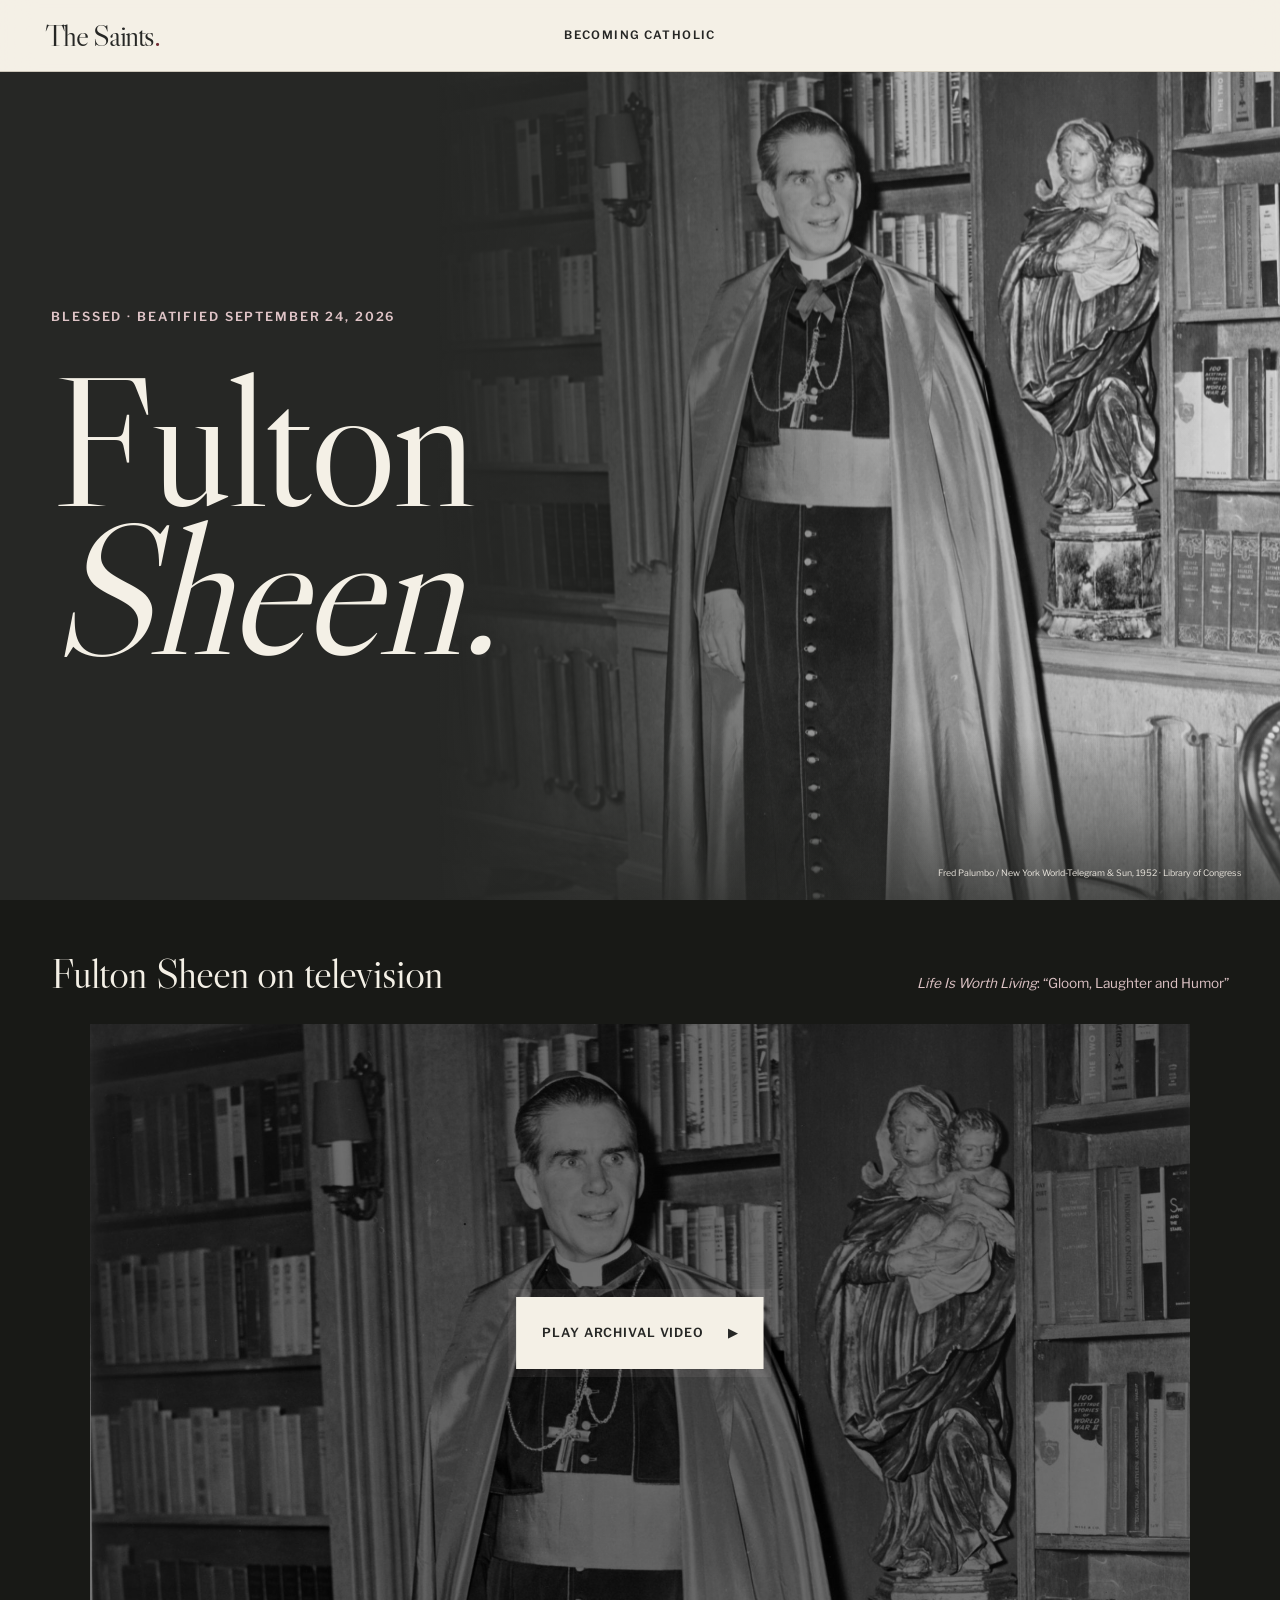
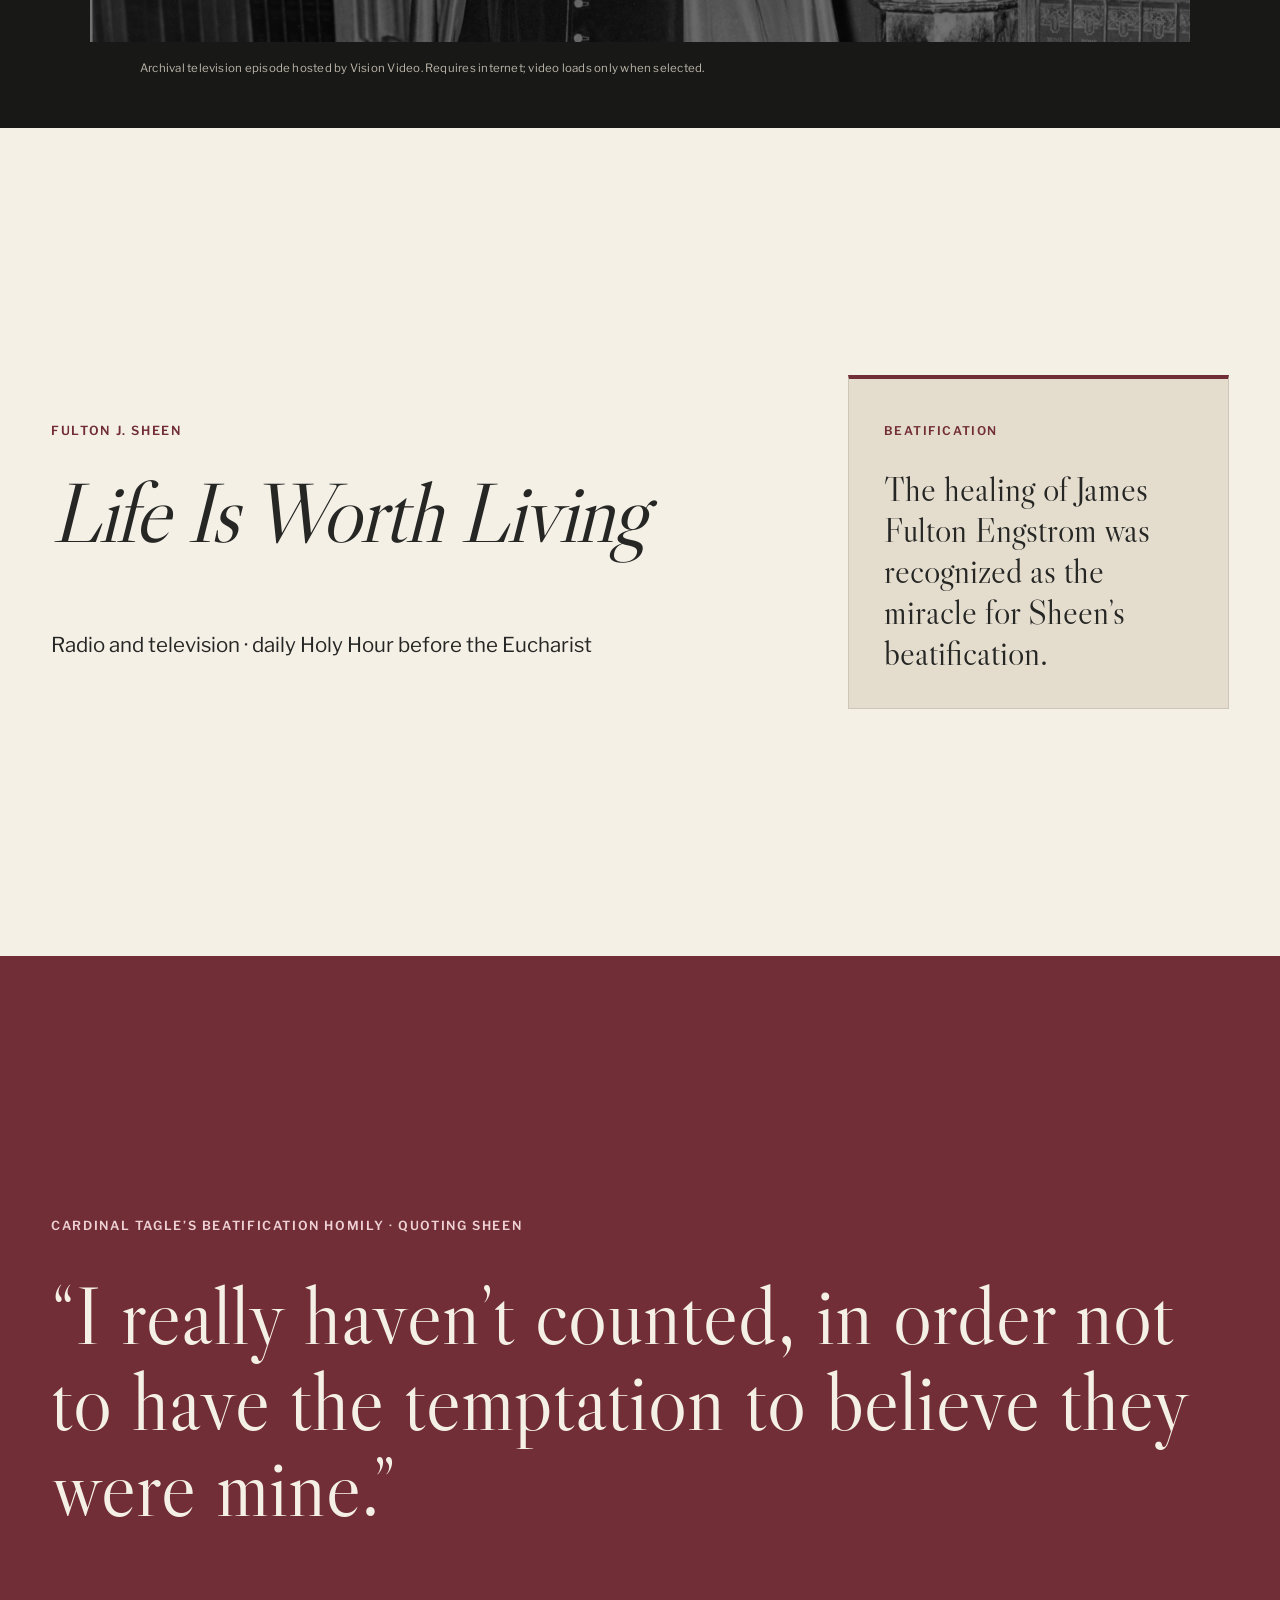
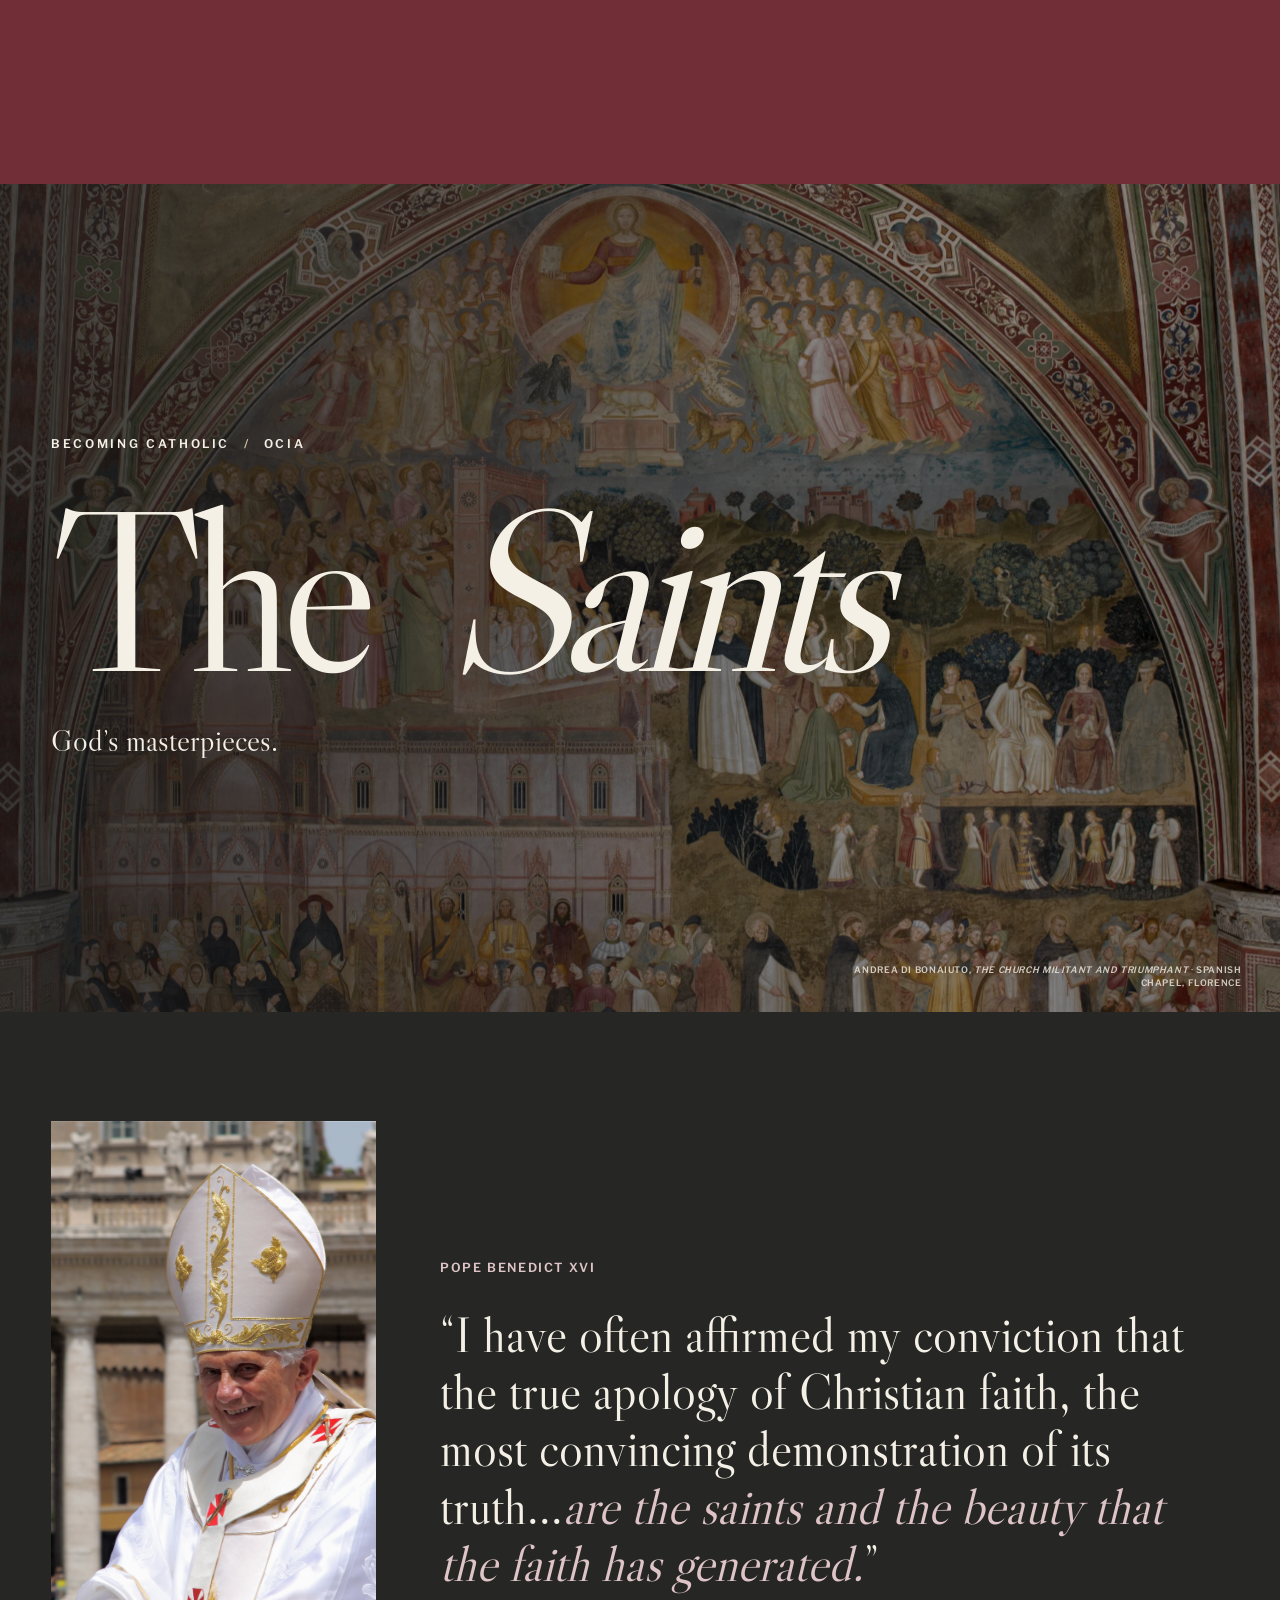
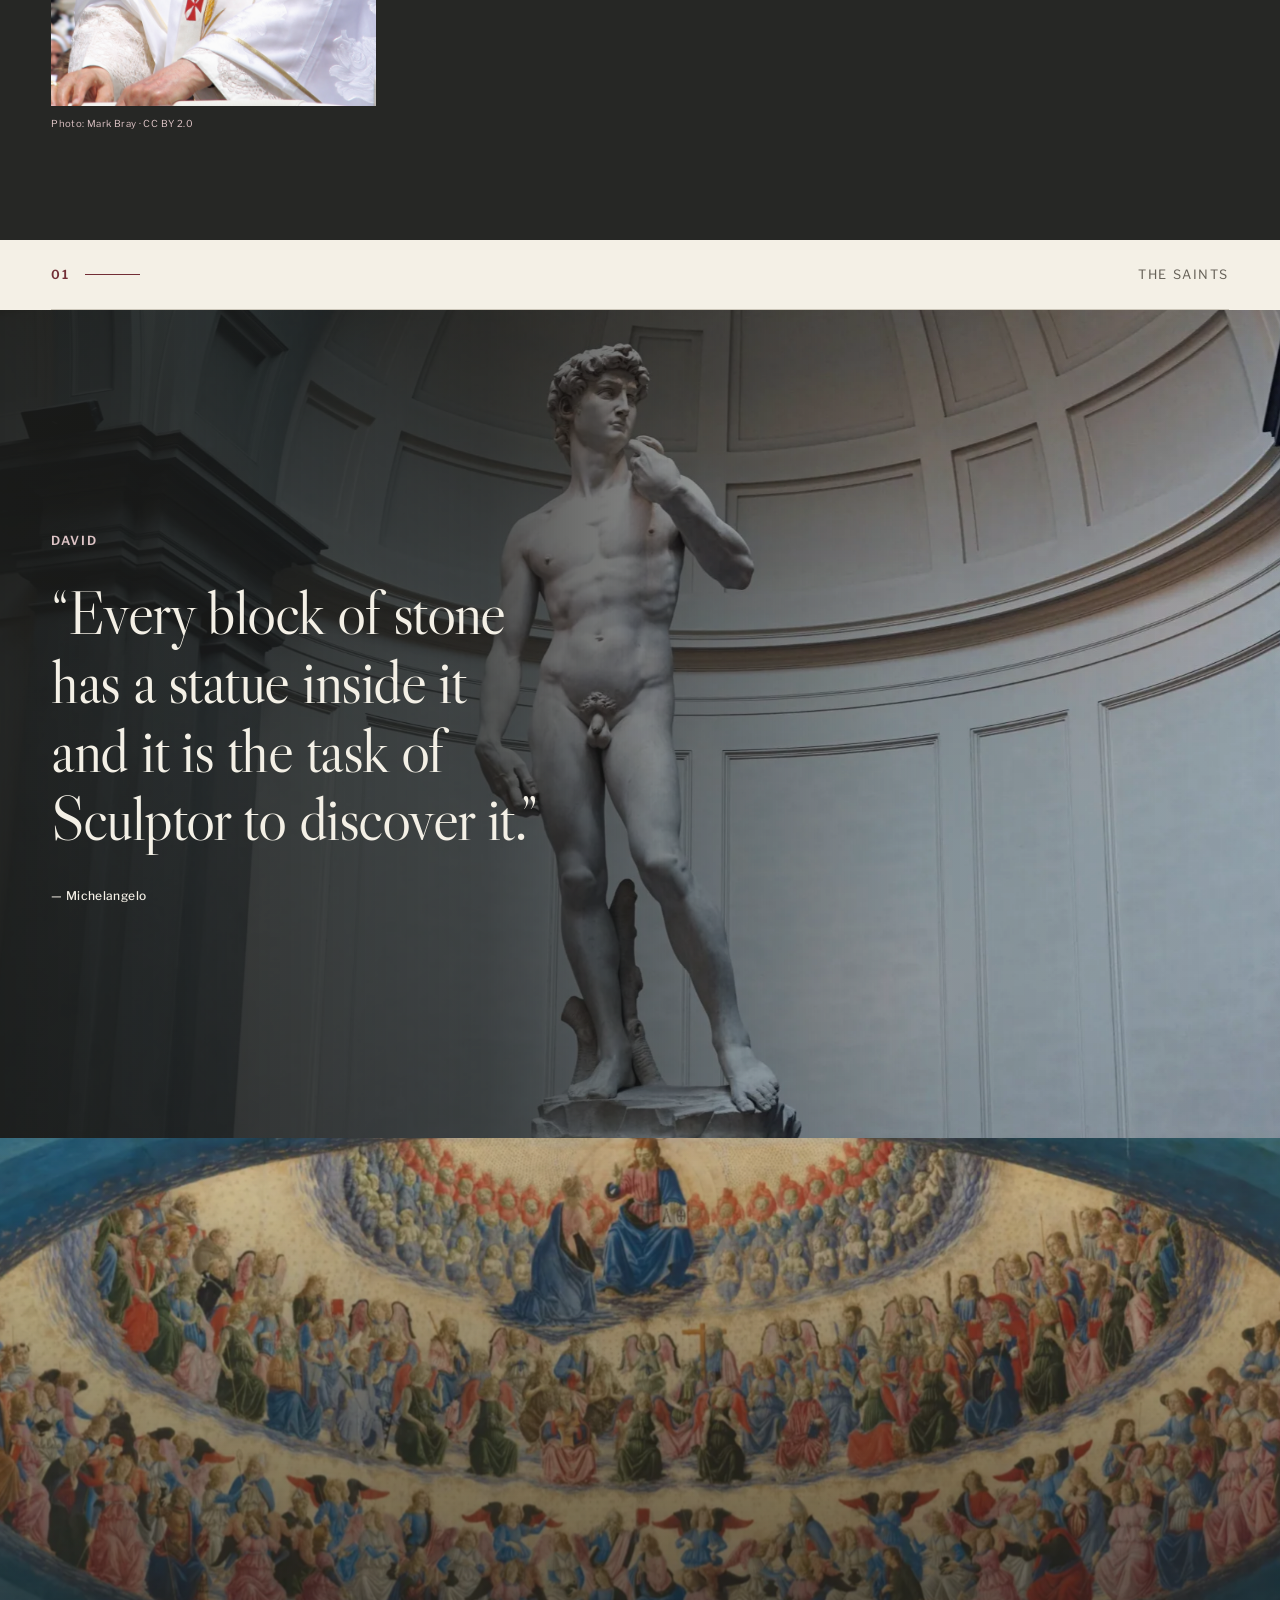
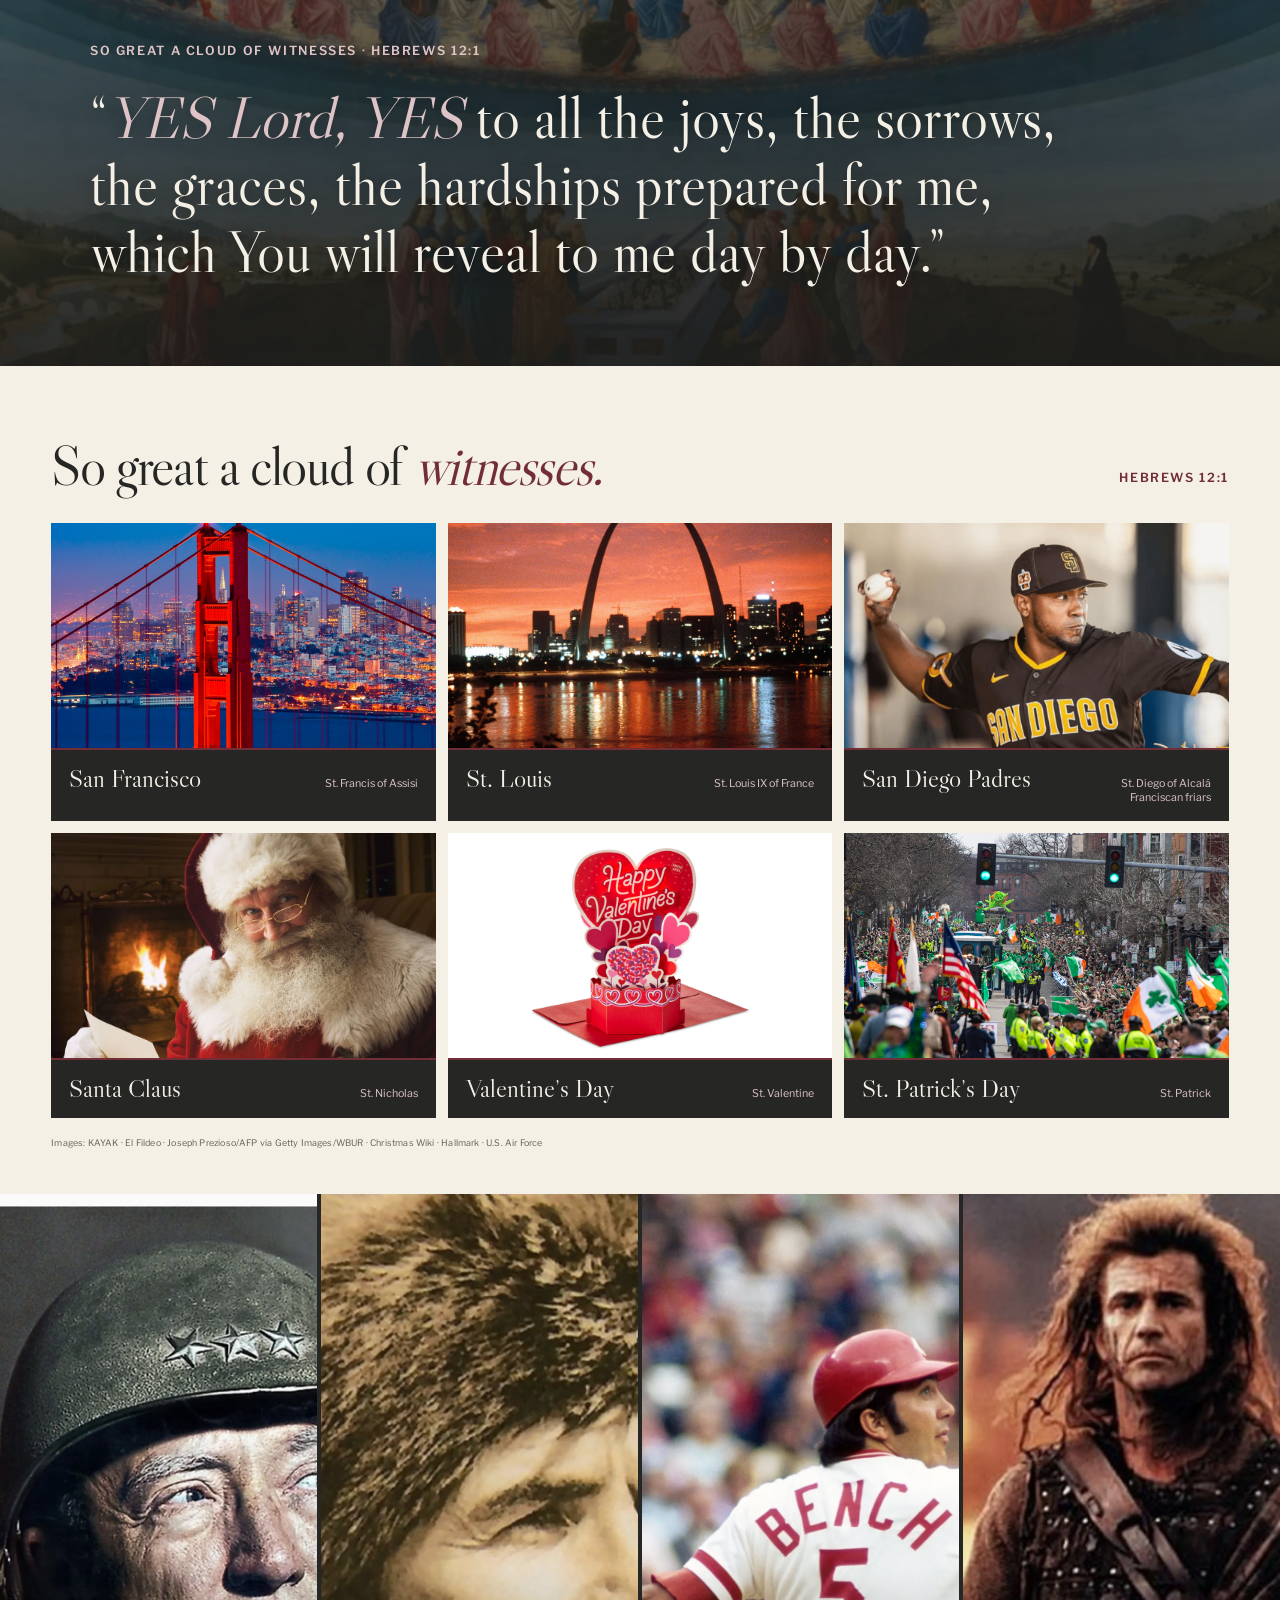
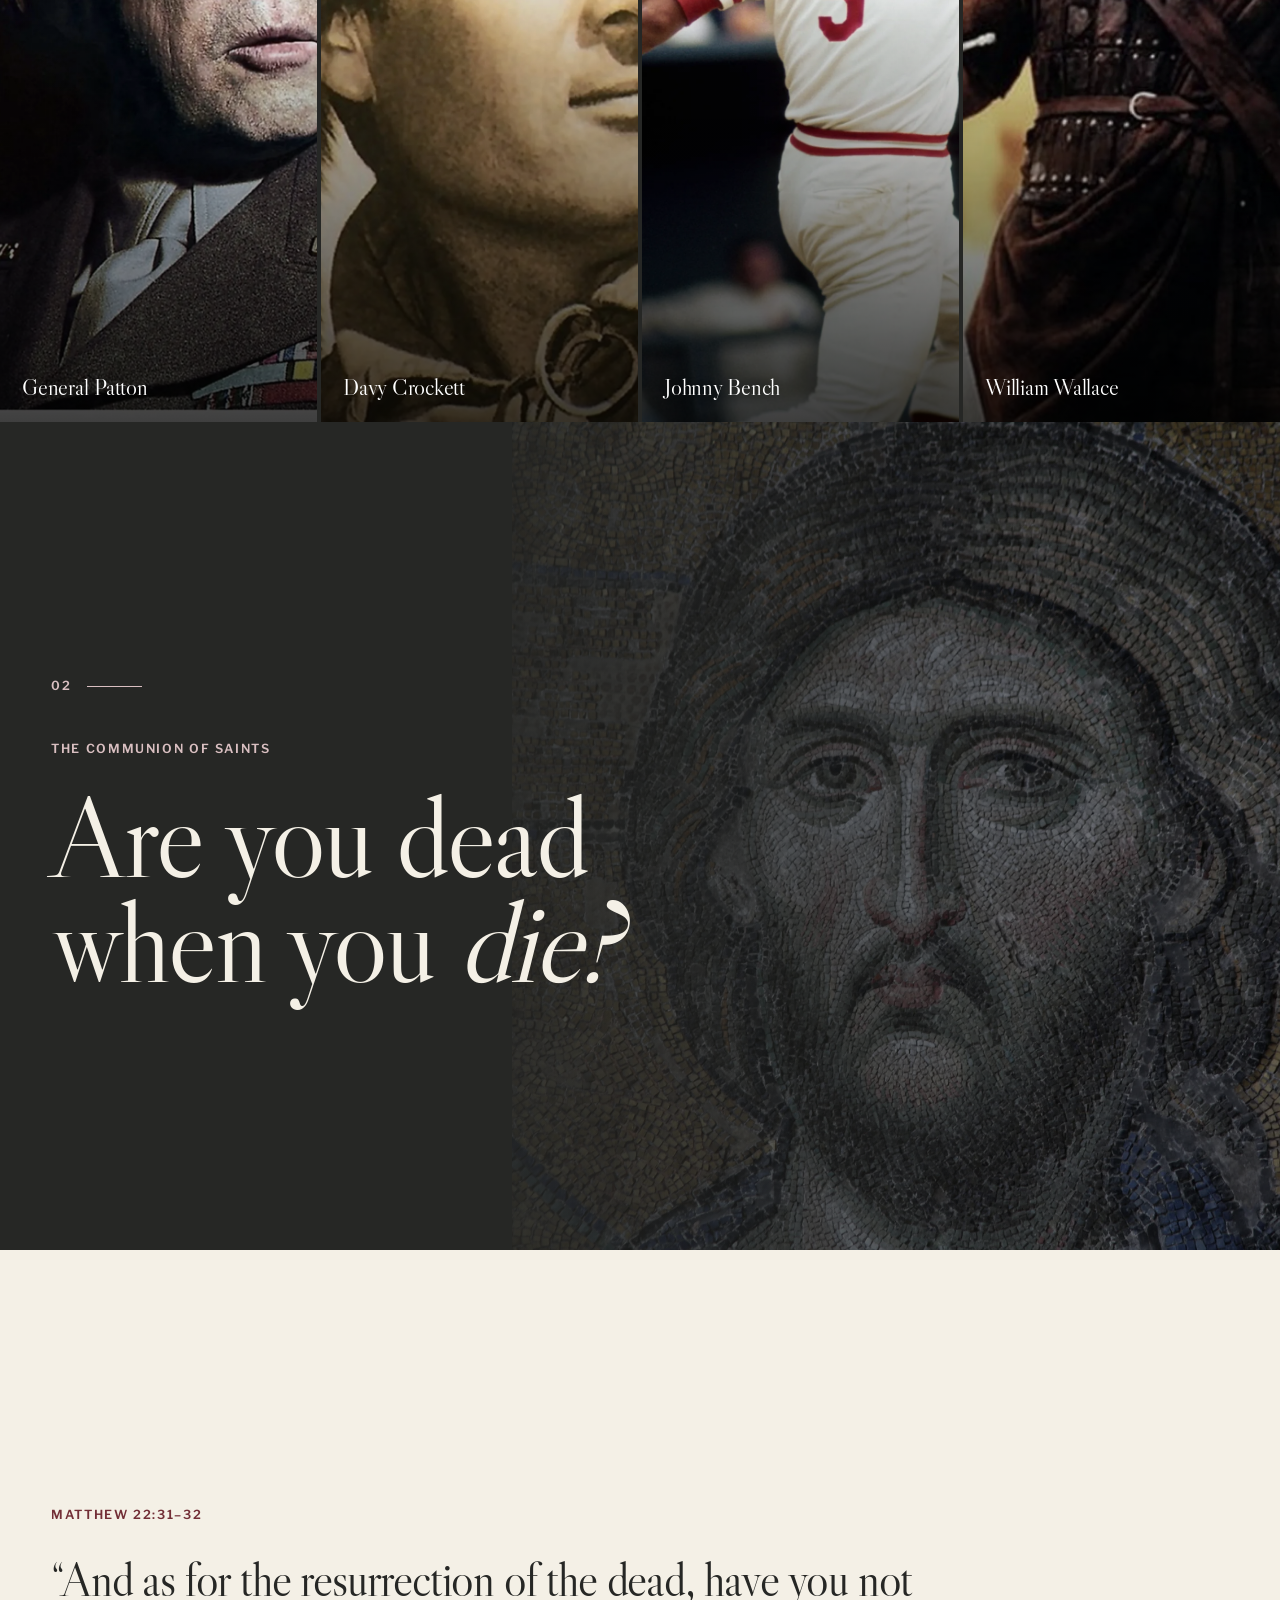
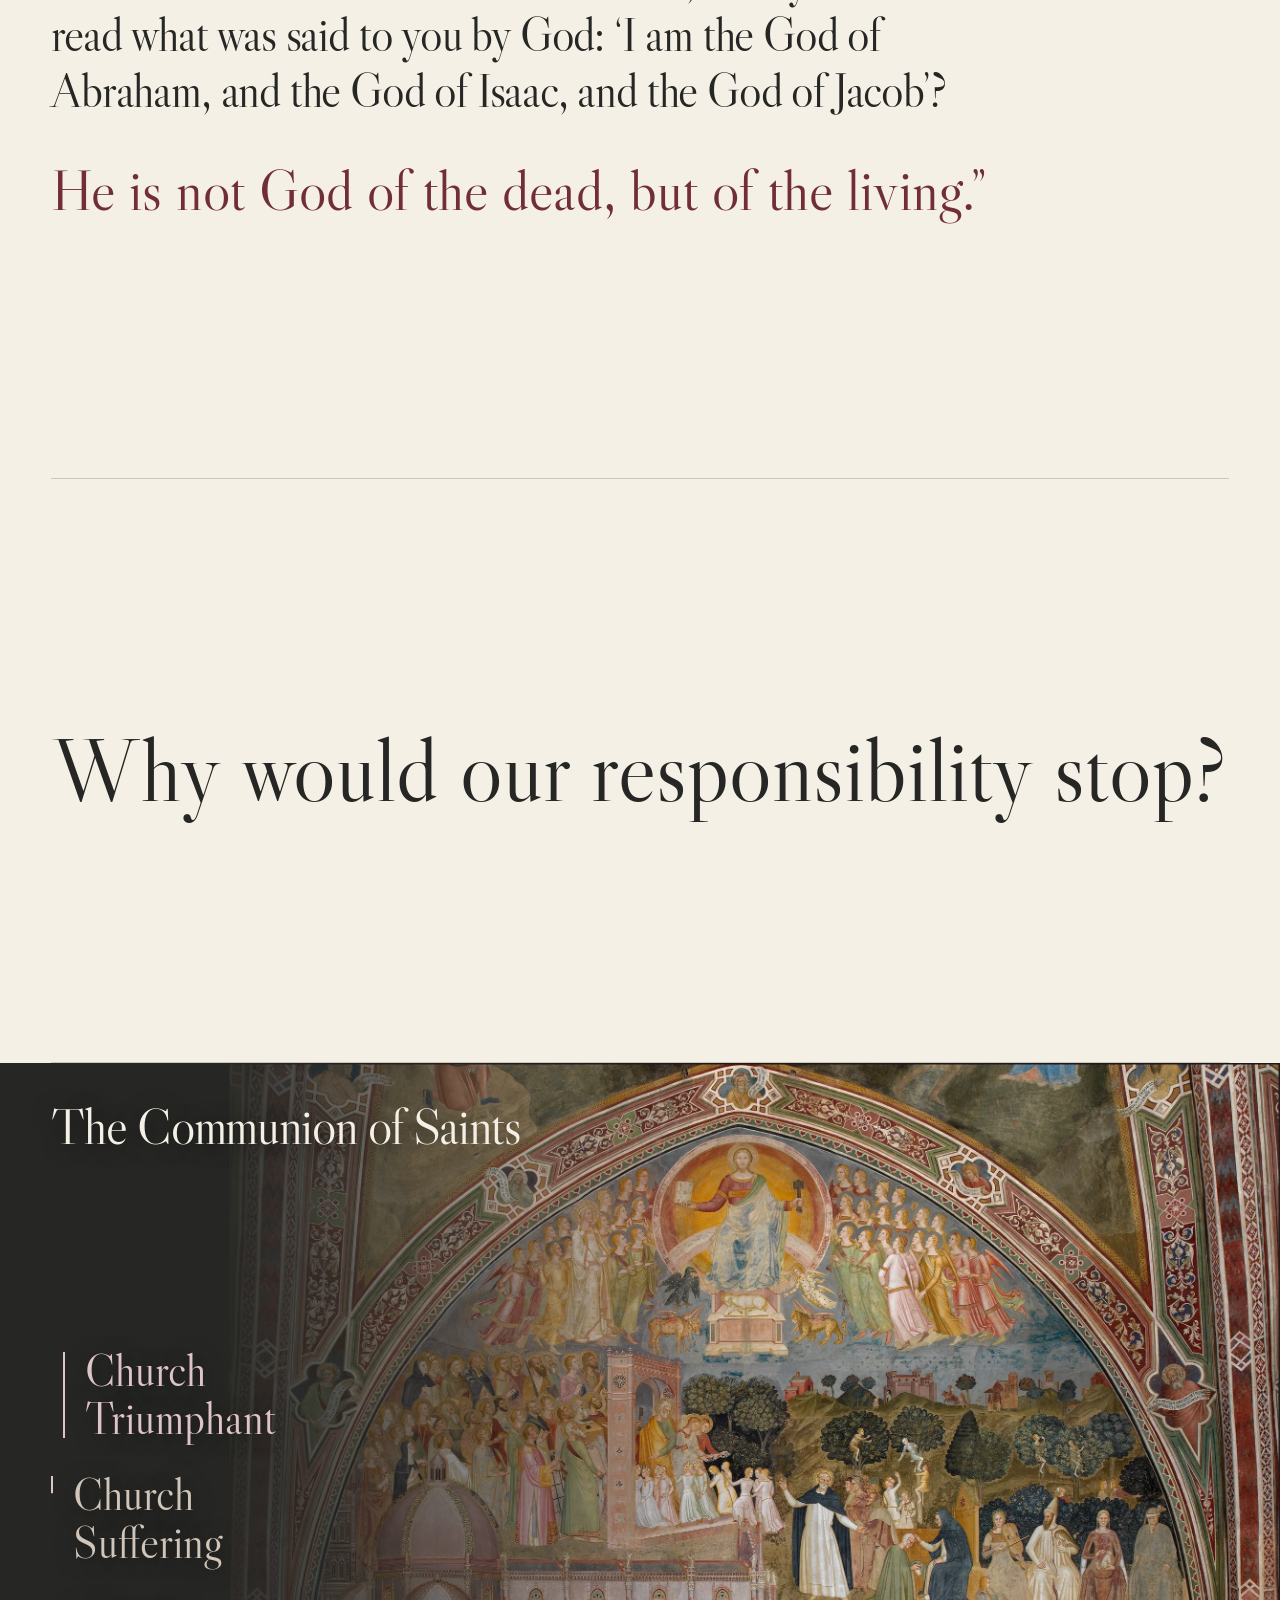
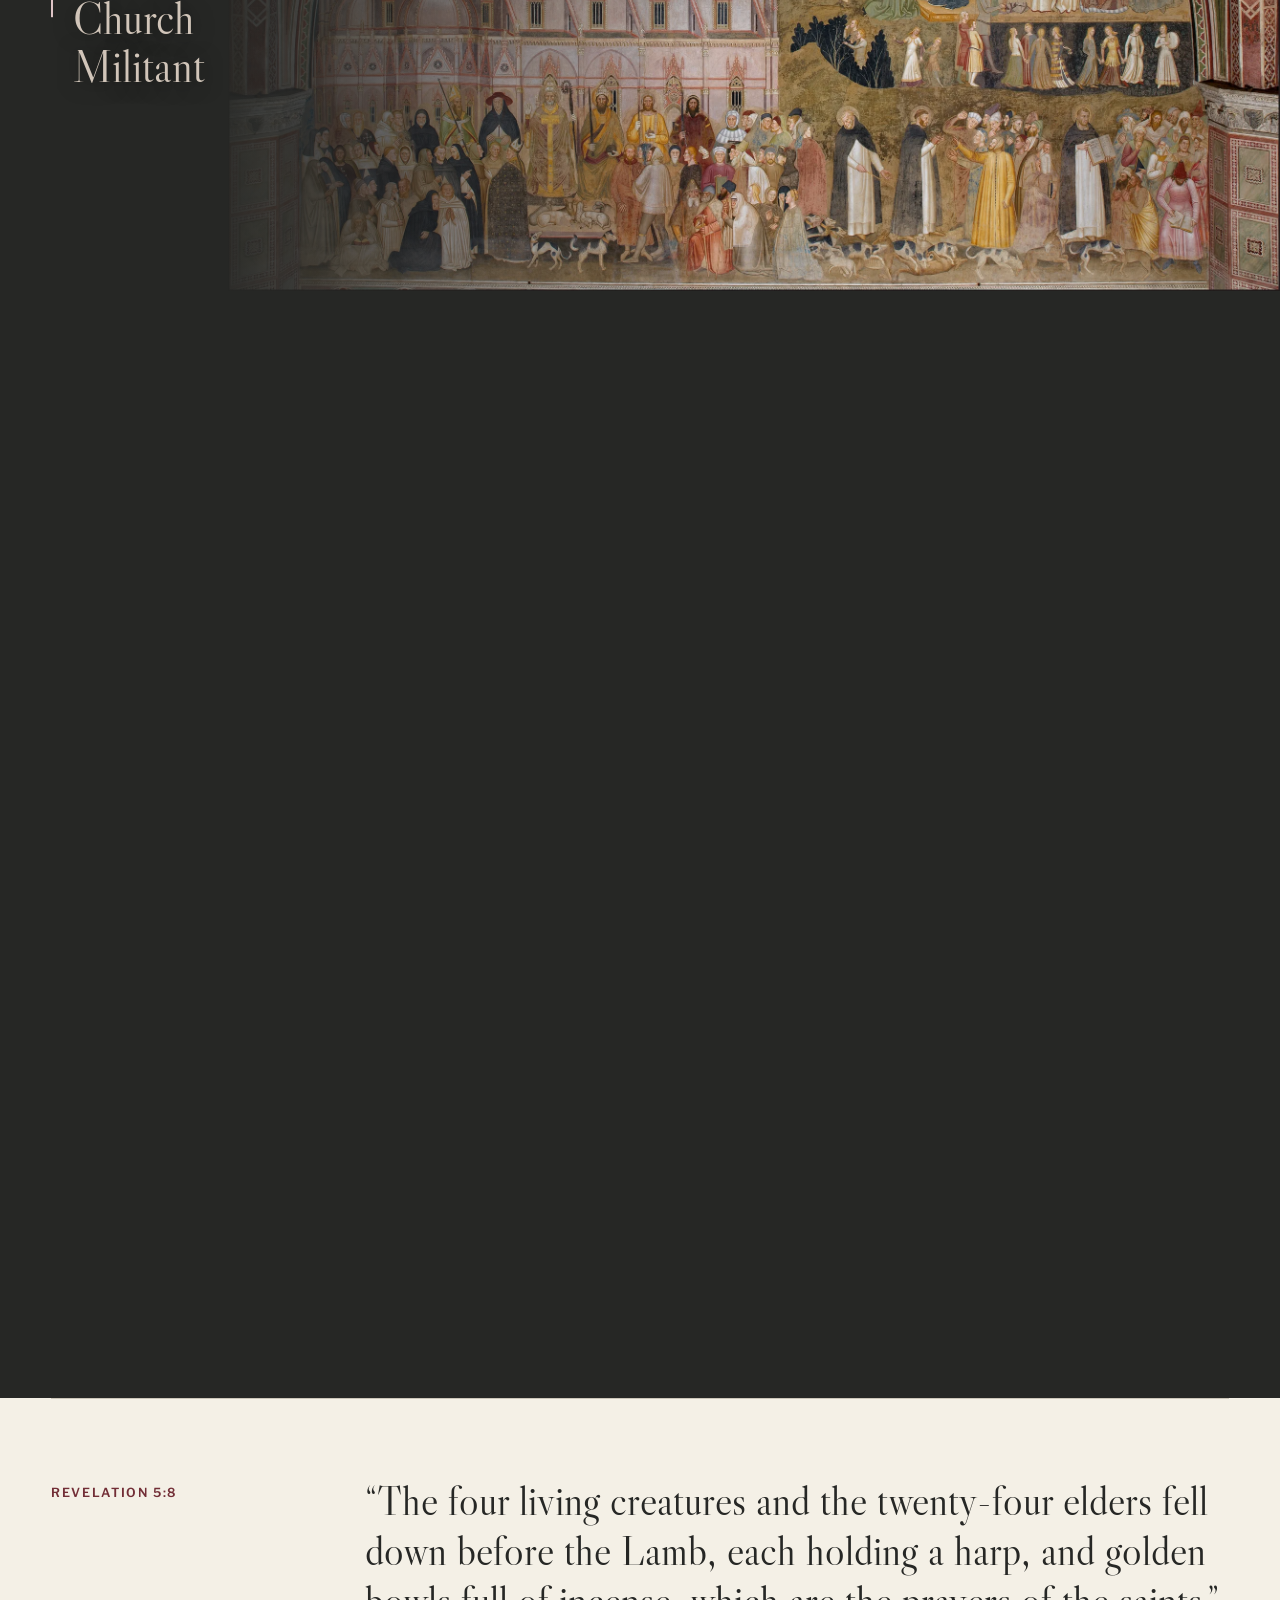
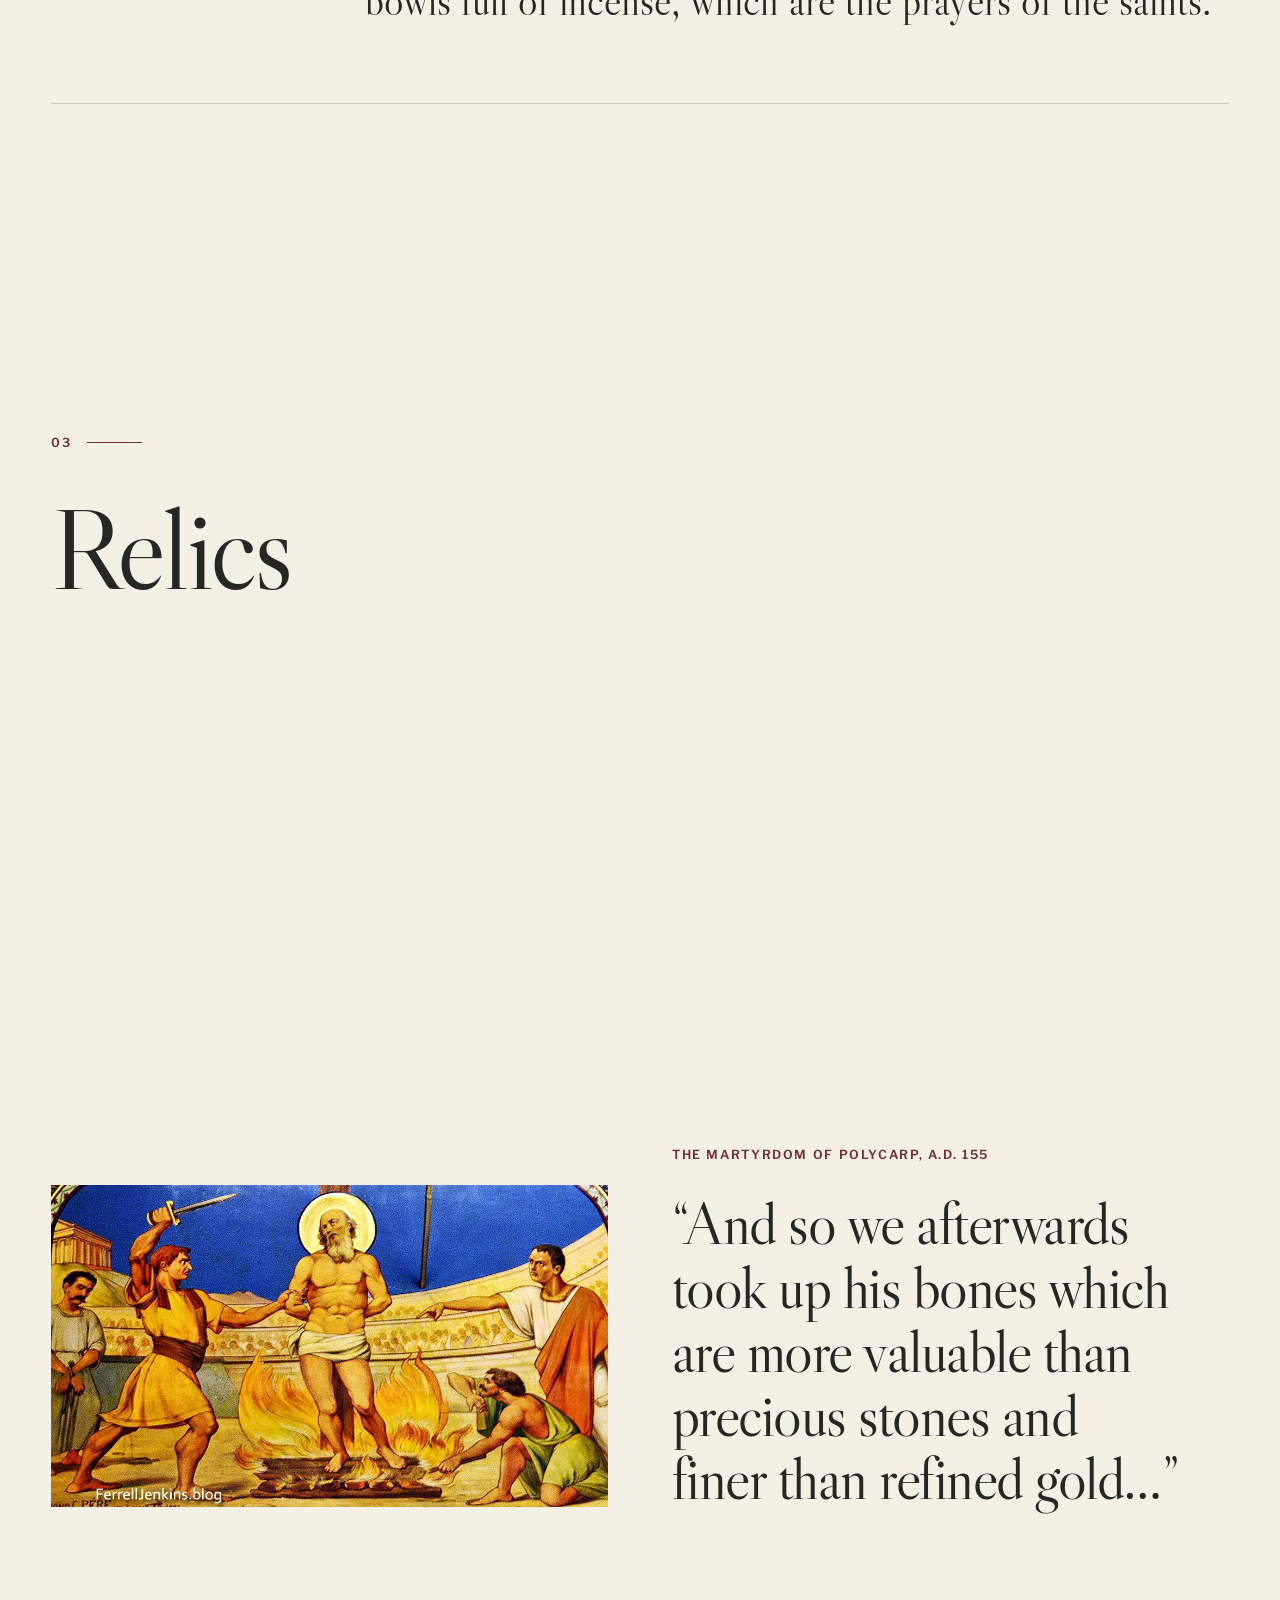
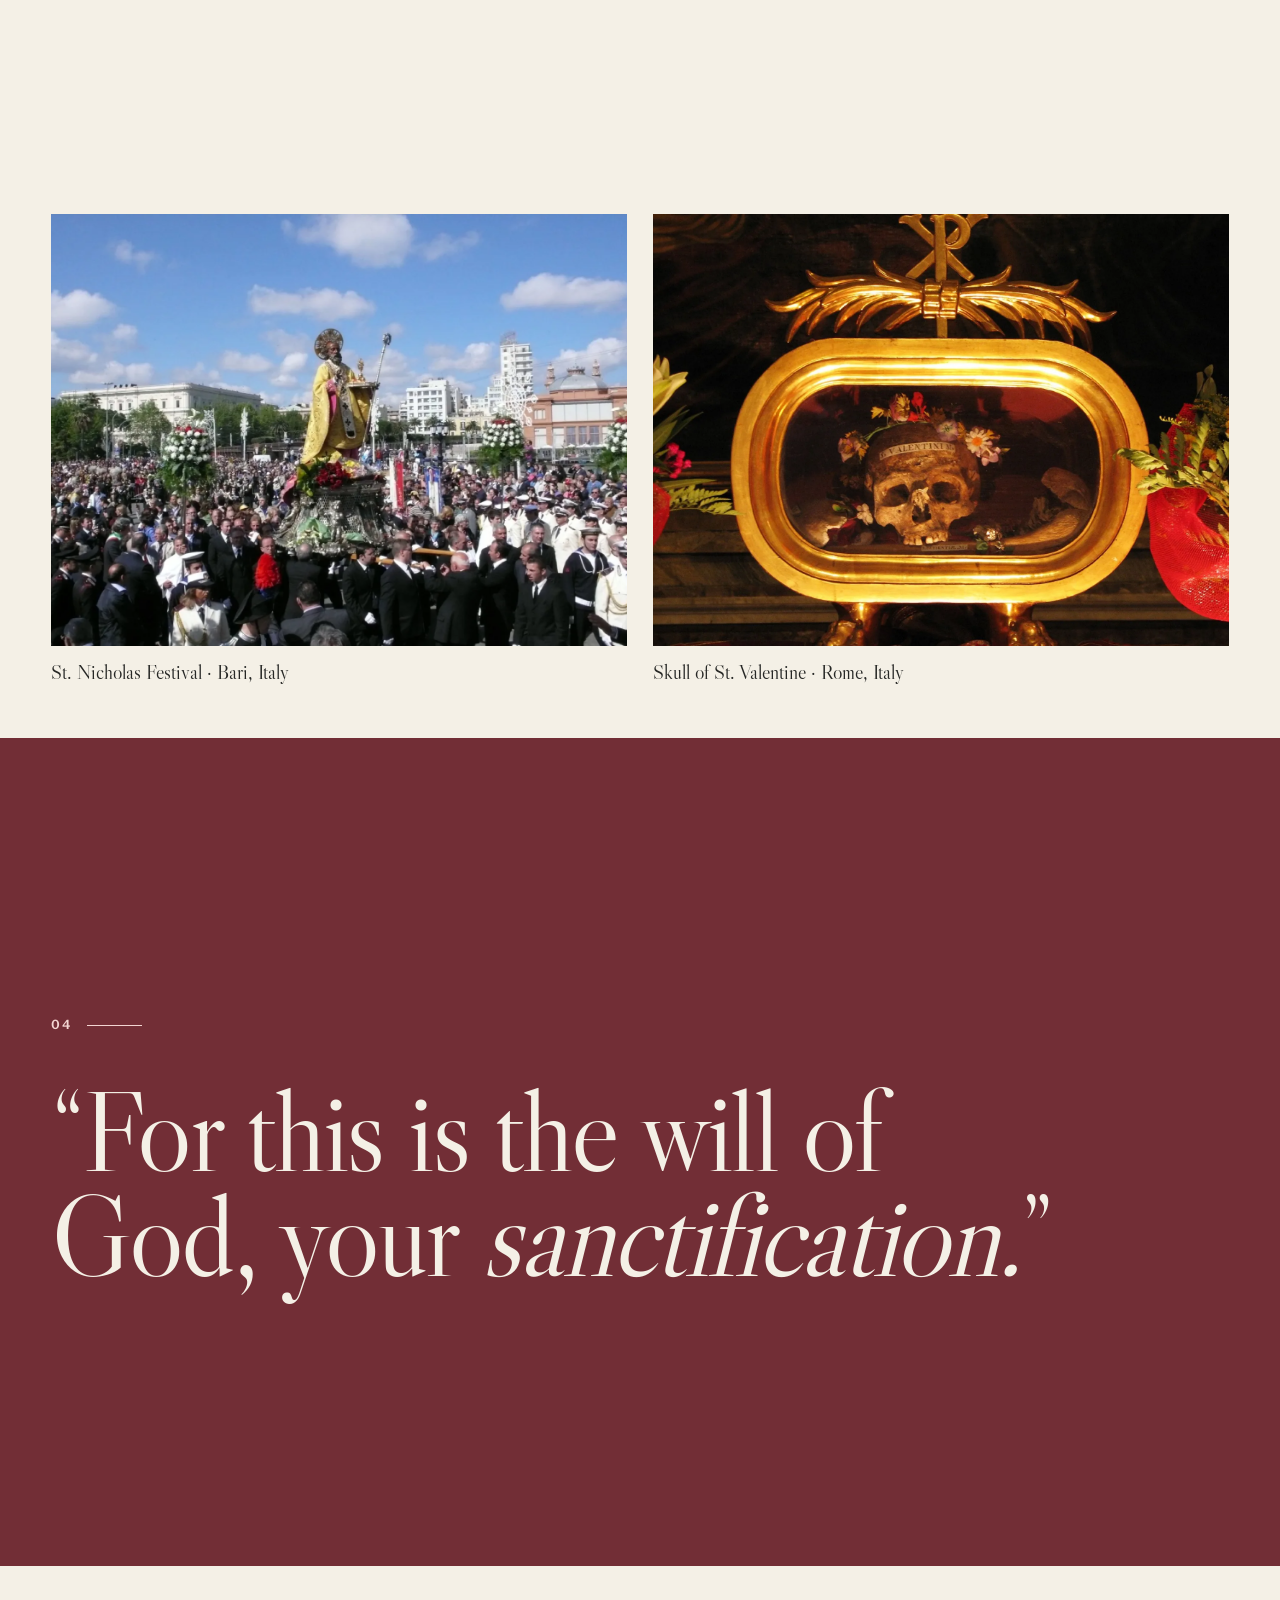
==== commit a15d50df: "Open with Fulton Sheen and enhance scrolling presentation Move the existing Sheen material to the op" ====
--- a/index.html
+++ b/index.html
@@ -7,8 +7,8 @@
   <title>The Saints — Becoming Catholic · OCIA</title>
   <meta name="description" content="A scrollable OCIA presentation on the saints and the communion of saints.">
   <link rel="icon" href="favicon.svg" type="image/svg+xml">
-  <link rel="stylesheet" href="styles.css">
-  <script defer src="app.js"></script>
+  <link rel="stylesheet" href="styles.css?v=acb2bd0312ff">
+  <script defer src="app.js?v=2943ff9d6722"></script>
 </head>
 <body id="top">
   <a class="skip" href="#main">Skip to the presentation</a>
@@ -34,8 +34,13 @@
   </header>
 
   <main id="main">
+    <section class="chapter sheen-chapter cold-open" id="sheen" data-chapter="Blessed Fulton Sheen"><div class="sheen-backdrop"><img src="sheen-1952.jpg" alt="Fulton Sheen on a television set in 1952" fetchpriority="high" width="1892" height="2301"></div><div class="wrap sheen-intro"><span class="section-number">07 <span class="section-line"></span></span><p class="kicker">Blessed · beatified September 24, 2026</p><h2>Fulton<br><em>Sheen.</em></h2></div><div class="sheen-photo-credit">Fred Palumbo / New York World-Telegram &amp; Sun, 1952 · Library of Congress</div></section>
+    <section class="sheen-watch wrap"><div class="watch-heading"><h2>Fulton Sheen on television</h2><p><i>Life Is Worth Living</i>: “Gloom, Laughter and Humor”</p></div><div class="video-shell" id="sheen-video"><div class="video-cover"><img src="sheen-1952.jpg" alt="Fulton Sheen portrait" loading="lazy" width="1892" height="2301"><button type="button" id="load-video" aria-label="Load archival Fulton Sheen video from YouTube">Play archival video <span aria-hidden="true">▶</span></button></div><noscript><iframe src="https://www.youtube-nocookie.com/embed/Bta7B7quts4?rel=0&amp;playsinline=1" title="Fulton Sheen: Gloom, Laughter and Humor — archival video" allow="encrypted-media; picture-in-picture" allowfullscreen referrerpolicy="strict-origin-when-cross-origin"></iframe></noscript></div><p class="media-caption">Archival television episode hosted by Vision Video. Requires internet; video loads only when selected.</p></section>
+    <section class="sheen-story wrap"><div class="sheen-left"><p class="kicker">Fulton J. Sheen</p><h2><i>Life Is Worth Living</i></h2><p>Radio and television · daily Holy Hour before the Eucharist</p></div><div class="sheen-fact"><span>Beatification</span><p>The healing of James Fulton Engstrom was recognized as the miracle for Sheen’s beatification.</p></div></section>
+    <section class="sheen-quote"><div class="wrap"><span class="kicker">Cardinal Tagle’s beatification homily · quoting Sheen</span><blockquote>“I really haven’t counted, in order not to have the temptation to believe they were mine.”</blockquote></div></section>
+
     <section class="hero chapter" id="beauty" data-chapter="The Saints">
-      <div class="hero-media"><img src="communion.webp" alt="Andrea di Bonaiuto’s fresco of the Church" fetchpriority="high"><div class="hero-shade"></div></div>
+      <div class="hero-media"><img src="communion.webp" alt="Andrea di Bonaiuto’s fresco of the Church" fetchpriority="high" width="2200" height="1731"><div class="hero-shade"></div></div>
       <div class="hero-content wrap">
         <div class="eyebrow on-dark">BECOMING CATHOLIC <span aria-hidden="true">/</span> OCIA</div>
         <h1>The <em>Saints</em></h1>
@@ -53,75 +58,74 @@
         <h2>“Every block of stone has a statue inside it and it is the task of Sculptor to discover it.”</h2>
         <p class="attribution">— Michelangelo</p>
       </div>
-      <figure class="image-figure david"><img src="david.webp" alt="Michelangelo’s David" loading="lazy"></figure>
+      <figure class="image-figure david"><img src="david.webp" alt="Michelangelo’s David" loading="lazy" width="2048" height="1152"></figure>
     </section>
     <section class="original-cloud-visual" id="cloud-witnesses" aria-label="Cloud of witnesses"><img src="heavenly-witnesses.webp" alt="The saints gathered around Christ above the apostles and Mary" loading="lazy" width="1800" height="1092"><div class="cloud-copy"><p class="kicker">So great a cloud of witnesses · Hebrews 12:1</p><blockquote class="cloud-quote">“<em>YES Lord, YES</em> to all the joys, the sorrows, the graces, the hardships prepared for me, which You will reveal to me day by day.”</blockquote></div></section>
     <section class="culture-frame" id="saints-around-us" aria-labelledby="culture-heading"><div class="wrap"><div class="culture-heading"><h2 id="culture-heading">So great a cloud of <em>witnesses.</em></h2><p class="kicker">Hebrews 12:1</p></div><div class="culture-grid">
-      <figure class="culture-card culture-san-francisco"><img src="culture-san-francisco.jpg" alt="The Golden Gate Bridge with the San Francisco skyline at dusk" loading="lazy"><figcaption><strong>San Francisco</strong><span>St. Francis of Assisi</span></figcaption></figure>
-      <figure class="culture-card culture-st-louis"><img src="culture-st-louis.jpg" alt="The Gateway Arch against the St. Louis skyline" loading="lazy"><figcaption><strong>St. Louis</strong><span>St. Louis IX of France</span></figcaption></figure>
-      <figure class="culture-card culture-padres"><img src="culture-padres.png" alt="A San Diego Padres player in a San Diego uniform" loading="lazy"><figcaption><strong>San Diego Padres</strong><span>St. Diego of Alcalá<br>Franciscan friars</span></figcaption></figure>
-      <figure class="culture-card culture-santa"><img src="culture-santa.jpg" alt="Santa Claus smiling beside a fireplace" loading="lazy"><figcaption><strong>Santa Claus</strong><span>St. Nicholas</span></figcaption></figure>
-      <figure class="culture-card culture-valentine"><img src="culture-valentine.jpg" alt="A red and pink Hallmark pop-up card saying Happy Valentine’s Day" loading="lazy"><figcaption><strong>Valentine’s Day</strong><span>St. Valentine</span></figcaption></figure>
-      <figure class="culture-card culture-patrick"><img src="culture-patrick.jpg" alt="Crowds and Irish flags at South Boston’s St. Patrick’s Day parade" loading="lazy"><figcaption><strong>St. Patrick’s Day</strong><span>St. Patrick</span></figcaption></figure>
+      <figure class="culture-card culture-san-francisco"><img src="culture-san-francisco.jpg" alt="The Golden Gate Bridge with the San Francisco skyline at dusk" loading="lazy" width="1366" height="768"><figcaption><strong>San Francisco</strong><span>St. Francis of Assisi</span></figcaption></figure>
+      <figure class="culture-card culture-st-louis"><img src="culture-st-louis.jpg" alt="The Gateway Arch against the St. Louis skyline" loading="lazy" width="1044" height="1600"><figcaption><strong>St. Louis</strong><span>St. Louis IX of France</span></figcaption></figure>
+      <figure class="culture-card culture-padres"><img src="culture-padres.png" alt="A San Diego Padres player in a San Diego uniform" loading="lazy" width="1026" height="612"><figcaption><strong>San Diego Padres</strong><span>St. Diego of Alcalá<br>Franciscan friars</span></figcaption></figure>
+      <figure class="culture-card culture-santa"><img src="culture-santa.jpg" alt="Santa Claus smiling beside a fireplace" loading="lazy" width="980" height="981"><figcaption><strong>Santa Claus</strong><span>St. Nicholas</span></figcaption></figure>
+      <figure class="culture-card culture-valentine"><img src="culture-valentine.jpg" alt="A red and pink Hallmark pop-up card saying Happy Valentine’s Day" loading="lazy" width="1200" height="1200"><figcaption><strong>Valentine’s Day</strong><span>St. Valentine</span></figcaption></figure>
+      <figure class="culture-card culture-patrick"><img src="culture-patrick.jpg" alt="Crowds and Irish flags at South Boston’s St. Patrick’s Day parade" loading="lazy" width="3000" height="2000"><figcaption><strong>St. Patrick’s Day</strong><span>St. Patrick</span></figcaption></figure>
     </div><p class="culture-credit">Images: KAYAK · El Fildeo · Joseph Prezioso/AFP via Getty Images/WBUR · Christmas Wiki · Hallmark · U.S. Air Force</p></div></section>
     <section class="visual-beat heroes-beat" aria-label="Heroes from the original class slides">
       <div class="portrait-grid heroes-grid">
-        <figure><img src="patton.webp" alt="General George S. Patton" loading="lazy"><figcaption>General Patton</figcaption></figure>
-        <figure><img src="frontiersman.webp" alt="Davy Crockett portrayed in a fur cap" loading="lazy"><figcaption>Davy Crockett</figcaption></figure>
-        <figure><img src="johnny-bench.webp" alt="Johnny Bench in a Cincinnati Reds uniform" loading="lazy"><figcaption>Johnny Bench</figcaption></figure>
-        <figure><img src="braveheart.webp" alt="William Wallace portrayed in Braveheart" loading="lazy"><figcaption>William Wallace</figcaption></figure>
+        <figure><img src="patton.webp" alt="General George S. Patton" loading="lazy" width="1350" height="1800"><figcaption>General Patton</figcaption></figure>
+        <figure><img src="frontiersman.webp" alt="Davy Crockett portrayed in a fur cap" loading="lazy" width="1515" height="1800"><figcaption>Davy Crockett</figcaption></figure>
+        <figure><img src="johnny-bench.webp" alt="Johnny Bench in a Cincinnati Reds uniform" loading="lazy" width="1246" height="1800"><figcaption>Johnny Bench</figcaption></figure>
+        <figure><img src="braveheart.webp" alt="William Wallace portrayed in Braveheart" loading="lazy" width="1435" height="1800"><figcaption>William Wallace</figcaption></figure>
       </div>
     </section>
 
     <section class="chapter chapter-dark" id="communion" data-chapter="Communion of Saints">
       <div class="wrap chapter-heading"><span class="section-number">02 <span class="section-line"></span></span><p class="kicker">The Communion of Saints</p><h2>Are you dead <br>when you <em>die?</em></h2></div>
-      <figure class="dark-figure"><img src="jesus-mosaic.webp" alt="Mosaic of Christ" loading="lazy"></figure>
+      <figure class="dark-figure"><img src="jesus-mosaic.webp" alt="Mosaic of Christ" loading="lazy" width="2200" height="1467"></figure>
     </section>
     <section class="scripture-grid wrap">
       <div class="scripture-head matthew-passage"><p class="kicker">Matthew 22:31–32</p><h2>“And as for the resurrection of the dead, have you not read what was said to you by God: ‘I am the God of Abraham, and the God of Isaac, and the God of Jacob’?</h2><p class="matthew-conclusion">He is not God of the dead, but of the living.”</p></div>
     </section>
     <div class="statement wrap"><p>Why would our responsibility stop?</p></div>
-    <section class="communion-painting" id="three-churches" aria-labelledby="family-heading"><div class="wrap"><h2 id="family-heading">The Communion of Saints</h2><div class="churches-visual"><div class="churches-labels"><p>Church<br>Triumphant</p><p>Church<br>Suffering</p><p>Church<br>Militant</p></div><img src="communion.webp" alt="The cover fresco, shown again alongside Church Triumphant, Church Suffering, and Church Militant" loading="lazy"></div></div></section>
+    <section class="communion-painting scroll-sequence" data-sequence="churches" id="three-churches" aria-labelledby="family-heading"><div class="sequence-stage"><div class="wrap"><h2 id="family-heading">The Communion of Saints</h2><div class="churches-visual"><div class="churches-labels"><p>Church<br>Triumphant</p><p>Church<br>Suffering</p><p>Church<br>Militant</p></div><img src="communion.webp" alt="The cover fresco, shown again alongside Church Triumphant, Church Suffering, and Church Militant" loading="lazy" width="2200" height="1731"></div></div></div></section>
     <section class="conversation-strip wrap"><span class="kicker">Revelation 5:8</span><p>“The four living creatures and the twenty-four elders fell down before the Lamb, each holding a harp, and golden bowls full of incense, which are the prayers of the saints.”</p></section>
 
     <section class="chapter chapter-paper" id="relics" data-chapter="Relics"><div class="wrap chapter-heading"><span class="section-number">03 <span class="section-line"></span></span><h2>Relics</h2></div></section>
-    <section class="split spread relic-spread"><figure class="image-figure catacombs"><img src="polycarp.webp" alt="Illustration of the martyrdom of Polycarp" loading="lazy"></figure><div class="spread-copy"><p class="kicker">The Martyrdom of Polycarp, A.D. 155</p><h2>“And so we afterwards took up his bones which are more valuable than precious stones and finer than refined gold…”</h2></div></section>
-    <section class="image-pair wrap" aria-label="Saint Nicholas and Saint Valentine images from the original slides"><figure><img src="nicholas-relic.webp" alt="Saint Nicholas festival in Bari" loading="lazy"><figcaption>St. Nicholas Festival · Bari, Italy</figcaption></figure><figure><img src="valentine-relic.webp" alt="Skull reliquary associated with Saint Valentine in Rome" loading="lazy"><figcaption>Skull of St. Valentine · Rome, Italy</figcaption></figure></section>
+    <section class="split spread relic-spread"><figure class="image-figure catacombs"><img src="polycarp.webp" alt="Illustration of the martyrdom of Polycarp" loading="lazy" width="1024" height="592"></figure><div class="spread-copy"><p class="kicker">The Martyrdom of Polycarp, A.D. 155</p><h2>“And so we afterwards took up his bones which are more valuable than precious stones and finer than refined gold…”</h2></div></section>
+    <section class="image-pair wrap" aria-label="Saint Nicholas and Saint Valentine images from the original slides"><figure><img src="nicholas-relic.webp" alt="Saint Nicholas festival in Bari" loading="lazy" width="1800" height="1013"><figcaption>St. Nicholas Festival · Bari, Italy</figcaption></figure><figure><img src="valentine-relic.webp" alt="Skull reliquary associated with Saint Valentine in Rome" loading="lazy" width="1800" height="1200"><figcaption>Skull of St. Valentine · Rome, Italy</figcaption></figure></section>
 
     <section class="chapter chapter-ox" id="calling" data-chapter="Called to holiness"><div class="wrap chapter-heading"><span class="section-number">04 <span class="section-line"></span></span><h2>“For this is the will of God, your <em>sanctification.</em>”</h2></div></section>
     <section class="callout wrap"><div class="callout-rule"></div><p>“Therefore in the Church, everyone whether belonging to the hierarchy, or being cared for by it, is called to holiness, according to the saying of the Apostle: ‘For this is the will of God, your sanctification.’”</p><span><i>Lumen gentium</i> · Second Vatican Council</span></section>
-    <section class="split spread merton-spread"><figure class="image-figure merton"><img src="merton.webp" alt="Thomas Merton" loading="lazy"></figure><div class="spread-copy"><p class="kicker">Thomas Merton · <i>The Seven Storey Mountain</i></p><h2>“What do you want to be, anyway?”</h2><p class="large-copy">“What you should say”—he told me—“what you should say is that you want to be a saint.”</p></div></section>
+    <section class="split spread merton-spread"><figure class="image-figure merton"><img src="merton.webp" alt="Thomas Merton" loading="lazy" width="1350" height="1800"></figure><div class="spread-copy"><p class="kicker">Thomas Merton · <i>The Seven Storey Mountain</i></p><h2>“What do you want to be, anyway?”</h2><p class="large-copy">“What you should say”—he told me—“what you should say is that you want to be a saint.”</p></div></section>
 
     <section class="combined-phenomena" id="real-people" data-chapter="Incorruptibles · Stigmata" aria-labelledby="phenomena-heading">
       <div class="wrap">
         <div class="phenomena-heading"><span class="section-number">05 <span class="section-line"></span></span><h2 id="phenomena-heading">Incorruptibles &amp; Stigmata</h2></div>
         <div class="phenomena-groups">
-          <div class="incorruptible-group"><p class="kicker">The Incorruptibles</p><figure><img src="catherine-laboure.png" alt="Saint Catherine Labouré in her glass reliquary" loading="lazy"><figcaption>St. Catherine Labouré</figcaption></figure></div>
-          <div class="stigmata-group"><p class="kicker">Stigmata: The Wounds of Christ</p><div class="stigmata-pair"><figure><img src="st-francis.webp" alt="Saint Francis of Assisi" loading="lazy"><figcaption>St. Francis of Assisi <small>1181–1226</small></figcaption></figure><figure><img src="rhoda-wise.webp" alt="Servant of God Rhoda Wise" loading="lazy"><figcaption>Servant of God Rhoda Wise <small>1888–1948 · Canton, Ohio</small></figcaption></figure></div></div>
+          <div class="incorruptible-group"><p class="kicker">The Incorruptibles</p><figure><img src="catherine-laboure.png" alt="Saint Catherine Labouré in her glass reliquary" loading="lazy" width="537" height="362"><figcaption>St. Catherine Labouré</figcaption></figure></div>
+          <div class="stigmata-group"><p class="kicker">Stigmata: The Wounds of Christ</p><div class="stigmata-pair"><figure><img src="st-francis.webp" alt="Saint Francis of Assisi" loading="lazy" width="1800" height="1350"><figcaption>St. Francis of Assisi <small>1181–1226</small></figcaption></figure><figure><img src="rhoda-wise.webp" alt="Servant of God Rhoda Wise" loading="lazy" width="739" height="1200"><figcaption>Servant of God Rhoda Wise <small>1888–1948 · Canton, Ohio</small></figcaption></figure></div></div>
         </div>
       </div>
     </section>
     <section class="chesterton-beat"><div class="wrap"><p class="kicker">G. K. Chesterton · <i>Alarms and Discursions</i></p><blockquote>“There are saints indeed in my religion: but a saint only means a man who really knows he is a sinner.”</blockquote></div></section>
 
     <section class="chapter chapter-dark" id="lives" data-chapter="Michelle · Matteo · Franz · Carlo"><div class="wrap chapter-heading"><span class="section-number">06 <span class="section-line"></span></span><h2>Servant of God.<br>Venerable.<br>Blessed.<br><em>Saint.</em></h2></div></section>
+    <div class="recognition-sequence scroll-sequence" data-sequence="recognition"><div class="sequence-stage">
     <section class="recognition-gallery wrap" aria-label="Four stages of recognition">
-      <figure><img src="michelle-duppong.webp" alt="Michelle Christine Duppong" loading="lazy"><figcaption><small>Servant of God</small><strong>Michelle Christine Duppong</strong></figcaption></figure>
-      <figure><img src="matteo-farina.webp" alt="Matteo Farina" loading="lazy"><figcaption><small>Venerable</small><strong>Matteo Farina</strong></figcaption></figure>
-      <figure><img src="franz-jagerstatter.jpg" alt="Franz Jägerstätter" loading="lazy"><figcaption><small>Blessed</small><strong>Franz Jägerstätter</strong></figcaption></figure>
-      <figure><img src="carlo.webp" alt="Carlo Acutis" loading="lazy"><figcaption><small>Saint</small><strong>Carlo Acutis</strong></figcaption></figure>
+      <figure><img src="michelle-duppong.webp" alt="Michelle Christine Duppong" loading="lazy" width="1800" height="1168"><figcaption><small>Servant of God</small><strong>Michelle Christine Duppong</strong></figcaption></figure>
+      <figure><img src="matteo-farina.webp" alt="Matteo Farina" loading="lazy" width="1800" height="871"><figcaption><small>Venerable</small><strong>Matteo Farina</strong></figcaption></figure>
+      <figure><img src="franz-jagerstatter.jpg" alt="Franz Jägerstätter" loading="lazy" width="2410" height="3000"><figcaption><small>Blessed</small><strong>Franz Jägerstätter</strong></figcaption></figure>
+      <figure><img src="carlo.webp" alt="Carlo Acutis" loading="lazy" width="2000" height="1333"><figcaption><small>Saint</small><strong>Carlo Acutis</strong></figcaption></figure>
     </section>
-    <section class="witness wrap"><figure><img src="charles-lwanga.webp" alt="Illustration of Saint Charles Lwanga" loading="lazy"></figure><div><span class="kicker">St. Charles Lwanga</span><h2>“It is as if you are pouring water on me. Please repent and become a Christian like me.”</h2></div></section>
+    </div></div>
+    <section class="sheen-callback" aria-label="Blessed Fulton Sheen"><img src="sheen-1952.jpg" alt="Fulton Sheen on a television set in 1952" loading="lazy" width="1892" height="2301"><div class="wrap"><p class="kicker">Blessed · beatified September 24, 2026</p><h2>Fulton <em>Sheen.</em></h2></div></section>
+    <section class="witness wrap"><figure><img src="charles-lwanga.webp" alt="Illustration of Saint Charles Lwanga" loading="lazy" width="768" height="1152"></figure><div><span class="kicker">St. Charles Lwanga</span><h2>“It is as if you are pouring water on me. Please repent and become a Christian like me.”</h2></div></section>
     <section class="chesterton-beat original-quote"><div class="wrap"><p class="kicker">St. Josemaría Escrivá</p><blockquote>“A secret, an open secret: these world crises are crises of saints.”</blockquote></div></section>
     <section class="litany wrap" aria-labelledby="litany-heading"><div><h2 id="litany-heading">The Litany of the Catholic Sinner</h2></div><div class="litany-player"><p>Fr. Robert McTeigue, S.J. · recording from the 2023 class</p><audio controls preload="none" src="litany-of-the-catholic-sinner.m4a">Your browser does not support audio playback.</audio></div></section>
 
-    <section class="chapter sheen-chapter" id="sheen" data-chapter="Blessed Fulton Sheen"><div class="sheen-backdrop"><img src="sheen-1952.jpg" alt="Fulton Sheen on a television set in 1952" loading="lazy"></div><div class="wrap sheen-intro"><span class="section-number">07 <span class="section-line"></span></span><p class="kicker">Blessed · beatified September 24, 2026</p><h2>Fulton<br><em>Sheen.</em></h2></div><div class="sheen-photo-credit">Fred Palumbo / New York World-Telegram &amp; Sun, 1952 · Library of Congress</div></section>
-    <section class="sheen-story wrap"><div class="sheen-left"><p class="kicker">Fulton J. Sheen</p><h2><i>Life Is Worth Living</i></h2><p>Radio and television · daily Holy Hour before the Eucharist</p></div><div class="sheen-fact"><span>Beatification</span><p>The healing of James Fulton Engstrom was recognized as the miracle for Sheen’s beatification.</p></div></section>
-    <section class="sheen-quote"><div class="wrap"><span class="kicker">Cardinal Tagle’s beatification homily · quoting Sheen</span><blockquote>“I really haven’t counted, in order not to have the temptation to believe they were mine.”</blockquote></div></section>
-    <section class="sheen-watch wrap"><div class="watch-heading"><h2>Fulton Sheen on television</h2><p><i>Life Is Worth Living</i>: “Gloom, Laughter and Humor”</p></div><div class="video-shell" id="sheen-video"><div class="video-cover"><img src="sheen-1952.jpg" alt="Fulton Sheen portrait" loading="lazy"><button type="button" id="load-video" aria-label="Load archival Fulton Sheen video from YouTube">Play archival video <span aria-hidden="true">▶</span></button></div></div><p class="media-caption">Archival television episode hosted by Vision Video. Requires internet; video loads only when selected.</p></section>
 
     <section class="chapter chapter-paper" id="companion" data-chapter="Patron Saints"><div class="wrap chapter-heading"><span class="section-number">08 <span class="section-line"></span></span><h2>Patron Saints</h2></div></section>
-    <section class="visual-beat patrons-beat"><div class="portrait-grid patrons-grid wrap"><figure><img src="padre-pio.webp" alt="Saint Padre Pio" loading="lazy"><figcaption><strong>St. Pio</strong><span>Teenagers · Civil Defense Volunteers</span></figcaption></figure><figure><img src="st-joseph.webp" alt="Saint Joseph holding the child Jesus" loading="lazy"><figcaption><strong>St. Joseph</strong><span>Fathers · Workers</span></figcaption></figure><figure><img src="st-peregrine.webp" alt="Statue of Saint Peregrine" loading="lazy"><figcaption><strong>St. Peregrine</strong><span>Cancer Patients</span></figcaption></figure><figure><img src="john-henry-newman.webp" alt="Saint John Henry Newman" loading="lazy"><figcaption><strong>St. John Henry Newman</strong><span>Scholars · Converts</span></figcaption></figure></div></section>
-    <section class="calendar-beat"><div class="calendar-grid wrap" aria-label="The original illustrated calendar of saints"><img src="calendar-jan.webp" alt="January saints calendar" loading="lazy"><img src="calendar-feb.webp" alt="February saints calendar" loading="lazy"><img src="calendar-mar.webp" alt="March saints calendar" loading="lazy"><img src="calendar-apr.webp" alt="April saints calendar" loading="lazy"><img src="calendar-may.webp" alt="May saints calendar" loading="lazy"><img src="calendar-jun.webp" alt="June saints calendar" loading="lazy"><img src="calendar-jul.webp" alt="July saints calendar" loading="lazy"><img src="calendar-aug.webp" alt="August saints calendar" loading="lazy"><img src="calendar-sep.webp" alt="September saints calendar" loading="lazy"><img src="calendar-oct.webp" alt="October saints calendar" loading="lazy"><img src="calendar-nov.webp" alt="November saints calendar" loading="lazy"><img src="calendar-dec.webp" alt="December saints calendar" loading="lazy"></div></section>
+    <section class="visual-beat patrons-beat"><div class="portrait-grid patrons-grid wrap"><figure><img src="padre-pio.webp" alt="Saint Padre Pio" loading="lazy" width="1388" height="1800"><figcaption><strong>St. Pio</strong><span>Teenagers · Civil Defense Volunteers</span></figcaption></figure><figure><img src="st-joseph.webp" alt="Saint Joseph holding the child Jesus" loading="lazy" width="1495" height="1800"><figcaption><strong>St. Joseph</strong><span>Fathers · Workers</span></figcaption></figure><figure><img src="st-peregrine.webp" alt="Statue of Saint Peregrine" loading="lazy" width="1310" height="1800"><figcaption><strong>St. Peregrine</strong><span>Cancer Patients</span></figcaption></figure><figure><img src="john-henry-newman.webp" alt="Saint John Henry Newman" loading="lazy" width="1190" height="1800"><figcaption><strong>St. John Henry Newman</strong><span>Scholars · Converts</span></figcaption></figure></div></section>
+    <section class="calendar-beat"><div class="calendar-grid wrap" aria-label="The original illustrated calendar of saints"><img src="calendar-jan.webp" alt="January saints calendar" loading="lazy" width="1100" height="870"><img src="calendar-feb.webp" alt="February saints calendar" loading="lazy" width="1100" height="865"><img src="calendar-mar.webp" alt="March saints calendar" loading="lazy" width="1100" height="858"><img src="calendar-apr.webp" alt="April saints calendar" loading="lazy" width="1100" height="858"><img src="calendar-may.webp" alt="May saints calendar" loading="lazy" width="1100" height="829"><img src="calendar-jun.webp" alt="June saints calendar" loading="lazy" width="1100" height="865"><img src="calendar-jul.webp" alt="July saints calendar" loading="lazy" width="1100" height="846"><img src="calendar-aug.webp" alt="August saints calendar" loading="lazy" width="1100" height="834"><img src="calendar-sep.webp" alt="September saints calendar" loading="lazy" width="1100" height="843"><img src="calendar-oct.webp" alt="October saints calendar" loading="lazy" width="1100" height="856"><img src="calendar-nov.webp" alt="November saints calendar" loading="lazy" width="727" height="1100"><img src="calendar-dec.webp" alt="December saints calendar" loading="lazy" width="1100" height="837"></div></section>
 
     <section class="chapter chapter-dark final-chapter" id="lights" data-chapter="Be a saint"><div class="wrap chapter-heading"><span class="section-number">09 <span class="section-line"></span></span><h2>A great cloud<br>of <em>witnesses.</em></h2></div></section>
     <section class="benedict wrap"><div class="benedict-statement"><span class="kicker">Pope Benedict XVI · <i>Spe salvi</i></span><p>“The true stars of our life are the people who have lived good lives. They are lights of hope. Certainly, Jesus Christ is the true light, the sun that has risen above all the shadows of history.”</p></div></section>
--- a/styles.css
+++ b/styles.css
@@ -198,3 +198,134 @@
 @media(max-width:650px){.phenomena-heading{display:block}.phenomena-heading .section-number{display:block;margin-bottom:16px}.phenomena-heading h2{font-size:2.7rem}.phenomena-groups{grid-template-columns:1fr;gap:26px}.incorruptible-group img{height:170px}.stigmata-pair{gap:14px}.stigmata-pair img{height:220px}.phenomena-groups figcaption{font-size:1.4rem}.phenomena-groups small{font-size:.75rem}}
 
 .stigmata-pair figure:last-child img{object-position:center 18%}
+
+/* Presentation direction: ordinary scrolling, with content always available. */
+:root{--frame:calc(100svh - var(--header));--rose:#dec4c6}
+html{scroll-behavior:auto}
+.site-header{background:rgba(244,240,230,.94);backdrop-filter:blur(16px);transition:background .3s ease}
+.header-actions{display:none}.site-header{grid-template-columns:1fr auto 1fr}.header-center{grid-column:2}.progress{height:2px;transition:none}
+.hero-start,.back-top{display:none}.hero{min-height:var(--frame)}
+.hero-media{overflow:hidden}.hero-media img{filter:brightness(.64) saturate(.88)}
+.hero .eyebrow{margin-bottom:clamp(36px,6vh,72px)}.hero h1{margin-bottom:clamp(32px,5vh,65px)}.hero-deck{margin:0}
+.hero-content{padding-block:60px}.hero-caption{bottom:22px}
+.chapter-lead{padding-block:24px}
+.chapter:not(.hero){min-height:var(--frame)}
+.chapter-heading{padding-block:clamp(64px,9vh,130px)}.chapter-heading h2{margin-bottom:0}
+.chapter-heading .section-number{margin-bottom:clamp(28px,5vh,60px)}
+.cold-open{min-height:var(--frame);height:var(--frame);background:var(--ink)}
+.cold-open .sheen-backdrop{width:66%;opacity:1}
+.cold-open .sheen-backdrop img{object-position:center 18%;filter:grayscale(1) brightness(.92)}
+.cold-open .sheen-backdrop::before{background:linear-gradient(90deg,var(--ink),rgba(38,39,37,.15) 55%,transparent),linear-gradient(0deg,rgba(38,39,37,.7),transparent 20%)}
+.cold-open .sheen-intro{padding-block:70px;width:92%}
+.cold-open .section-number{display:none}.cold-open .kicker{max-width:40%;font-size:.78rem;letter-spacing:.15em;margin-bottom:40px}
+.cold-open h2{font-size:clamp(7rem,14.5vw,17rem);margin:0;line-height:.8}
+.cold-open .sheen-photo-credit{display:block;font-size:.55rem}
+.sheen-watch{width:100%;margin:0;padding:clamp(32px,5vh,60px) 4vw;background:#181916;color:var(--paper);min-height:var(--frame);display:grid;align-content:center}
+.watch-heading{display:flex;align-items:baseline;justify-content:space-between;max-width:none;gap:35px}.watch-heading h2{font-size:clamp(2rem,3.3vw,4rem);margin:0}.watch-heading p{font-size:.85rem;margin:0;color:var(--rose)}
+.sheen-watch .video-shell{width:min(100%,1100px);max-height:calc(100svh - var(--header) - 190px);margin:28px auto 0;aspect-ratio:16/9}
+.sheen-watch .video-cover img{object-position:center 18%;filter:grayscale(1) brightness(.48)}
+.video-cover button{border-radius:0;box-shadow:0 0 0 8px #f4f0e611;transition:box-shadow .25s,background .25s}.video-cover button:hover{box-shadow:0 0 0 15px #f4f0e615}
+.sheen-watch .media-caption{color:#bbb4aa;margin:18px auto 0;width:min(100%,1100px)}
+.sheen-story{min-height:var(--frame);align-items:center;gap:7vw;padding-block:75px}
+.sheen-left h2{font-size:clamp(3.7rem,6.6vw,8rem)}.sheen-left>p:last-child{max-width:600px;font-size:clamp(1.1rem,1.6vw,1.5rem);margin:0}
+.sheen-fact{padding:35px;border:1px solid var(--rule);border-top:4px solid var(--ox);background:var(--book)}.sheen-fact span{font-size:.75rem;letter-spacing:.12em;text-transform:uppercase}.sheen-fact p{font:400 clamp(1.8rem,2.7vw,3rem)/1.18 var(--display);margin:26px 0 0}
+.sheen-quote{min-height:var(--frame);display:flex;align-items:center;padding-block:75px}.sheen-quote blockquote{margin:34px 0 0;font-size:clamp(3.3rem,6.4vw,7.5rem)}
+.beauty-quote,.chesterton-beat{min-height:var(--frame);padding-block:clamp(64px,8vh,100px)}
+.benedict-portrait{overflow:hidden}.benedict-portrait img{height:min(65svh,680px);object-fit:cover;object-position:center 26%}.benedict-portrait figcaption{padding-top:10px;margin:0}
+.quote-accent{color:var(--rose)}
+.opening-spread .david img{object-position:62% 24%}
+.original-cloud-visual img{filter:saturate(.93)}.cloud-copy{padding-block:clamp(60px,9vh,120px)}
+.culture-frame{display:flex;align-items:center}.culture-frame>.wrap{padding-block:12px}.culture-grid{gap:12px}.culture-card{position:relative}.culture-card img{height:clamp(160px,25svh,300px)}
+.culture-card figcaption{border-top:2px solid var(--ox)}
+.heroes-beat{padding:0;background:var(--ink)}.heroes-grid{gap:4px;min-height:var(--frame)}.heroes-grid figure{overflow:hidden;margin:0}.heroes-grid img{height:var(--frame);min-height:450px;filter:saturate(.84)}
+.dark-figure{width:60%;height:100%;opacity:1;overflow:hidden}.dark-figure img{filter:brightness(.48) saturate(.8)}.chapter-dark:has(.dark-figure)::after{content:"";position:absolute;inset:0;background:linear-gradient(90deg,var(--ink) 25%,transparent 85%);pointer-events:none}.chapter-dark:has(.dark-figure) .chapter-heading{z-index:2}
+.scripture-grid{min-height:var(--frame);align-items:center;padding-block:75px}.scripture-grid .scripture-head{max-width:1200px}.matthew-passage h2{font-size:clamp(2.7rem,4.3vw,5.2rem)}.matthew-conclusion{font-family:var(--display);color:var(--ox)}
+.statement{min-height:65svh;display:flex;align-items:center;justify-content:center}.statement p{margin:0}
+.communion-painting{height:auto;min-height:var(--frame);background:var(--ink);overflow:visible;isolation:auto;padding:0}
+.communion-painting::after{display:none}.sequence-stage{position:relative;min-height:var(--frame)}
+.communion-painting .sequence-stage{isolation:isolate;overflow:hidden;background:var(--ink);display:flex;align-items:center}
+.communion-painting .sequence-stage>.wrap{width:100%;padding:4vw;min-height:var(--frame);display:flex;flex-direction:column}
+.communion-painting h2{font-size:clamp(2.3rem,4vw,5rem);position:relative;z-index:2;max-width:52%;margin:0 0 30px}
+.churches-visual{min-height:56svh;align-items:stretch}.churches-visual img{object-fit:contain;object-position:right center;width:83%;left:auto;right:0;z-index:-2}
+.communion-painting .sequence-stage::after{content:"";position:absolute;inset:0;z-index:-1;background:linear-gradient(90deg,#262725 0%,#262725ed 18%,#26272580 34%,transparent 55%)}
+.churches-labels{width:35%;gap:28px;justify-content:center;padding:10px 0}.churches-labels p{transition:color .45s,transform .45s;position:relative;padding-left:22px;font-size:clamp(2.1rem,3.7vw,4.5rem)}
+.churches-labels p::before{content:"";position:absolute;left:0;top:.12em;bottom:.12em;width:2px;background:var(--rose);transform:scaleY(.2);transform-origin:top;transition:transform .45s}
+.scroll-sequences .scroll-sequence{min-height:215svh}.scroll-sequences .scroll-sequence>.sequence-stage{position:sticky;top:var(--header);height:var(--frame);min-height:0}
+.scroll-sequences .churches-labels p{color:#d1c5b9}.scroll-sequences .churches-labels p.is-current{color:var(--rose);transform:translateX(12px)}.scroll-sequences .churches-labels p.is-current::before,.sequence-complete .churches-labels p::before{transform:scaleY(1)}.sequence-complete .churches-labels p{color:var(--paper)!important;transform:none!important}
+.relic-spread{min-height:var(--frame)}.relic-spread h2{font-size:clamp(2.8rem,4.7vw,5.6rem)}.image-pair{padding-block:clamp(40px,6vh,80px)}
+.callout{min-height:var(--frame);padding-block:75px;display:flex;flex-direction:column;justify-content:center}.callout p{font-size:clamp(2.8rem,5.1vw,6rem)}
+.merton-spread{min-height:var(--frame)}.merton-spread h2{font-size:clamp(3.4rem,5.6vw,6rem)}.image-figure{overflow:hidden}
+.combined-phenomena{min-height:var(--frame);display:flex;align-items:center}.combined-phenomena>.wrap{padding-block:20px}
+.recognition-sequence{background:var(--paper);padding:0}.recognition-sequence .sequence-stage{display:flex;align-items:center}.recognition-gallery{margin-block:0;padding-block:45px;width:92%;gap:12px}.recognition-gallery figure{margin:0;overflow:hidden;position:relative;border-bottom:4px solid transparent;transition:border-color .4s,transform .4s}.recognition-gallery img{height:clamp(260px,49svh,590px);filter:saturate(.85);transition:filter .55s}.recognition-gallery figcaption{min-height:150px;padding:24px 20px}.recognition-gallery small{font-size:clamp(.7rem,1.05vw,1rem)}.recognition-gallery strong{font-size:clamp(1.7rem,2.4vw,2.7rem)}
+.scroll-sequences .recognition-gallery figure.is-current{border-color:var(--ox);transform:translateY(-10px)}.scroll-sequences .recognition-gallery figure.is-current img{filter:saturate(1.1)}.sequence-complete .recognition-gallery figure{border-color:var(--ox);transform:none!important}.sequence-complete .recognition-gallery img{filter:saturate(1)}
+.sheen-callback{min-height:65svh;position:relative;isolation:isolate;overflow:hidden;background:var(--ox);color:var(--paper);display:flex;align-items:center;padding-block:70px}.sheen-callback>img{position:absolute;inset:0 0 0 auto;z-index:-2;width:60%;height:100%;object-fit:cover;object-position:center 22%;filter:grayscale(1)}.sheen-callback::after{content:"";position:absolute;inset:0;z-index:-1;background:linear-gradient(90deg,var(--ox) 30%,#722e36aa 52%,#722e3611 100%)}.sheen-callback .kicker{color:var(--rose);max-width:46%}.sheen-callback h2{font-size:clamp(4.5rem,8vw,10rem);max-width:60%;margin:0}
+.witness{position:relative;isolation:isolate;width:100%;margin:0;overflow:hidden;min-height:var(--frame);display:flex;background:var(--ink);color:var(--paper);padding:80px 4vw}
+.witness figure{position:absolute;right:0;top:0;width:62%;height:100%;z-index:-2}.witness img{width:100%;height:100%;max-height:none;object-fit:cover;object-position:center 20%}.witness::after{content:"";position:absolute;inset:0;z-index:-1;background:linear-gradient(90deg,#262725 5%,#262725ee 35%,#26272555 70%,#26272522)}.witness>div{width:58%;max-width:820px}.witness .kicker{color:var(--rose)}.witness h2{font-size:clamp(3rem,5.3vw,6.3rem);margin:32px 0 0}
+.litany{min-height:var(--frame);align-items:center}.litany h2{font-size:clamp(3.3rem,5.8vw,7rem)}.litany-player{padding-block:35px}.litany-player audio{max-width:none}
+.patrons-beat{min-height:var(--frame);display:flex;align-items:center;padding-block:60px}.patrons-grid img{height:52svh}.calendar-beat{min-height:var(--frame);display:flex;align-items:center}.calendar-grid{gap:12px}
+.benedict{min-height:var(--frame);padding-block:75px}.benedict-statement p{font-size:clamp(3rem,4.8vw,5.8rem);margin-bottom:0}
+.springsteen-beat{min-height:var(--frame);display:flex;align-items:center;padding:35px 0}.springsteen-beat video{max-height:calc(100svh - var(--header) - 70px)}
+.closing{min-height:var(--frame);position:relative;overflow:hidden;background:var(--ox)}.closing h2{font-size:clamp(5rem,10.3vw,12rem);margin:0;line-height:.97}.closing h2 em{color:var(--rose)}.closing-inner{padding-block:80px}
+.motion-pending{opacity:0;transform:translate3d(0,28px,0)}.motion-reveal{transition:opacity .8s ease,transform 1s cubic-bezier(.2,.7,.25,1)}
+.motion-reveal.is-visible{opacity:1;transform:none}
+.image-drift{transform:translate3d(0,var(--image-drift,0px),0) scale(1.045);will-change:transform}
+@media(max-width:899px),(max-height:649px){
+  .scroll-sequences .scroll-sequence{min-height:var(--frame)}.scroll-sequences .scroll-sequence>.sequence-stage{position:relative;height:auto}
+  .recognition-gallery{grid-template-columns:repeat(2,minmax(0,1fr));padding-block:40px}.recognition-gallery img{height:clamp(240px,40svh,380px)}.recognition-gallery figcaption{min-height:120px}.recognition-gallery strong{font-size:clamp(1.6rem,3vw,2.2rem)}
+}
+@media(max-width:760px){
+  .site-header{grid-template-columns:1fr auto}.header-center{display:flex;font-size:.56rem;letter-spacing:.08em;grid-column:2}
+  .cold-open{height:auto;min-height:var(--frame);align-items:flex-end}.cold-open .sheen-backdrop{width:100%;opacity:1}.cold-open .sheen-backdrop img{object-position:50% top;filter:brightness(.85)}.cold-open .sheen-backdrop::before{background:linear-gradient(0deg,#262725 0%,#262725bb 35%,#26272500 78%)}.cold-open .sheen-intro{padding:calc(40svh) 0 75px}.cold-open .kicker{max-width:100%;font-size:.63rem;margin-bottom:28px}.cold-open h2{font-size:clamp(5.5rem,21vw,9rem)}.cold-open .sheen-photo-credit{right:20px;bottom:18px;max-width:300px;font-size:.45rem}
+  .hero{min-height:var(--frame);height:auto}.hero-content{min-height:var(--frame);padding-block:70px}.hero h1{font-size:clamp(6rem,20vw,10rem)}.hero .eyebrow{margin-bottom:55px}.hero-deck{font-size:1.65rem}
+  .sheen-watch{padding:50px 20px;min-height:65svh}.watch-heading{display:block}.watch-heading h2{font-size:2.4rem}.watch-heading p{margin-top:16px;font-size:.8rem}.sheen-watch .video-shell{max-height:none;margin-top:28px}.video-cover button{min-height:60px;min-width:200px;font-size:.65rem}.sheen-watch .media-caption{font-size:.6rem}
+  .sheen-story{padding-block:70px;gap:35px}.sheen-left h2{font-size:3.6rem}.sheen-fact{padding:28px}.sheen-fact p{font-size:2rem}.sheen-quote blockquote{font-size:clamp(3rem,9.5vw,4.8rem)}
+  .beauty-quote{padding-block:65px}.benedict-quote-layout{gap:30px}.benedict-portrait{width:58%;max-width:270px}.benedict-portrait img{height:310px}.beauty-quote .benedict-quote-layout blockquote{font-size:clamp(2.3rem,7.5vw,3.7rem)}
+  .heroes-grid{grid-template-columns:repeat(2,minmax(0,1fr))}.heroes-grid img{height:calc(var(--frame)/2);min-height:240px}.heroes-grid figcaption{font-size:1.4rem}
+  .chapter-heading h2{font-size:clamp(3.7rem,11.8vw,6rem)}.chapter-heading{padding-block:70px}.dark-figure{width:100%;opacity:.75}
+  .scripture-grid{padding-block:65px}.matthew-passage h2{font-size:clamp(2.3rem,7.7vw,3.8rem)}.statement p{font-size:clamp(3.1rem,10vw,5rem)}
+  .communion-painting .sequence-stage>.wrap{padding:35px 20px;min-height:var(--frame)}.communion-painting h2{max-width:95%;font-size:2.7rem;margin-bottom:25px}.churches-visual{min-height:510px;flex-direction:column;justify-content:flex-end}.churches-visual img{inset:100px 0 auto;width:100%;height:370px;object-position:center;object-fit:contain}.communion-painting .sequence-stage::after{background:linear-gradient(0deg,#262725 0%,#262725e8 20%,transparent 60%)}.churches-labels{width:100%;padding:0;gap:18px;display:grid;grid-template-columns:repeat(3,minmax(0,1fr));margin-top:340px}.churches-labels p{font-size:clamp(1.35rem,4.8vw,2rem);padding:12px 0 0;border-top:2px solid var(--rose)}.churches-labels p::before{display:none}
+  .callout{padding-block:65px}.callout p{font-size:clamp(2.5rem,8vw,4rem)}.merton-spread h2{font-size:3.4rem}.merton-spread .merton{order:0}.merton img{aspect-ratio:4/3}
+  .combined-phenomena{padding-block:40px}.phenomena-heading h2{font-size:2.7rem}
+  .recognition-gallery{padding-block:45px;gap:10px}.recognition-gallery img{height:260px}.recognition-gallery figcaption{padding:20px 13px}.recognition-gallery strong{font-size:1.55rem}.recognition-gallery small{font-size:.67rem}
+  .sheen-callback{min-height:70svh;align-items:flex-end;padding-block:55px}.sheen-callback>img{width:100%;object-position:center 18%}.sheen-callback::after{background:linear-gradient(0deg,#722e36 0%,#722e36bb 45%,#722e3611 100%)}.sheen-callback .kicker{max-width:none;font-size:.63rem}.sheen-callback h2{max-width:none;font-size:4.6rem}
+  .witness{align-items:flex-end;padding:90px 20px 65px}.witness figure{width:100%}.witness::after{background:linear-gradient(0deg,#262725 5%,#262725dd 45%,#26272522 100%)}.witness>div{width:100%}.witness h2{font-size:clamp(2.7rem,8.7vw,4rem)}
+  .litany{padding-block:65px}.litany h2{font-size:3.5rem}.litany-player{padding-block:25px}.patrons-beat{padding-block:45px}.patrons-grid img{height:330px}.calendar-grid{gap:10px}
+  .benedict{padding-block:65px}.benedict-statement p{font-size:clamp(2.6rem,8vw,4rem)}.chesterton-beat blockquote{font-size:clamp(2.7rem,8.7vw,4.3rem)}.eliot-quote blockquote{font-size:clamp(2rem,6.7vw,3.3rem)}
+  .springsteen-beat{min-height:70svh}.closing-inner{padding-block:80px}.closing h2{font-size:clamp(3.8rem,13vw,6rem)}.image-drift{transform:none}
+}
+@media(prefers-reduced-motion:reduce){
+  *,*::before,*::after{animation:none!important;transition:none!important;scroll-behavior:auto!important}.motion-pending{opacity:1;transform:none}.image-drift{transform:none;will-change:auto}.scroll-sequences .scroll-sequence{min-height:var(--frame)}.scroll-sequences .scroll-sequence>.sequence-stage{position:relative;height:auto}
+}
+/* Intrinsic dimensions reserve space without forcing the source image height. */
+img{height:auto}
+.cold-open .sheen-backdrop img{object-position:center 6%}
+.sheen-watch .video-cover img{object-position:center 5%}
+.sheen-callback>img{object-position:center 8%}
+@media(min-width:900px) and (min-height:650px){
+  .communion-painting .sequence-stage>.wrap{height:100%;min-height:0;padding:clamp(26px,4svh,48px) 4vw}
+  .communion-painting h2{font-size:clamp(2.3rem,min(4vw,7svh),5rem)}
+  .churches-visual{min-height:0;flex:1}
+  .churches-labels{gap:clamp(18px,3svh,28px)}
+  .churches-labels p{font-size:clamp(2rem,min(3.5vw,6.5svh),4.4rem)}
+}
+.video-shell{position:relative}.video-shell noscript iframe{position:absolute;inset:0;width:100%;height:100%;z-index:2}
+.merton-spread{position:relative;isolation:isolate;overflow:hidden;display:flex;width:100%;margin:0;padding:80px 4vw;background:var(--ink);color:var(--paper);border:0}
+.merton-spread .merton{position:absolute;right:0;top:0;z-index:-2;width:60%;height:100%}
+.merton-spread .merton img{width:100%;height:100%;aspect-ratio:auto;object-fit:cover;object-position:center 25%}
+.merton-spread::after{content:"";position:absolute;inset:0;z-index:-1;background:linear-gradient(90deg,#262725 5%,#262725ee 34%,#26272555 70%,#26272522)}
+.merton-spread .spread-copy{width:54%;max-width:780px}.merton-spread .kicker{color:var(--rose)}.merton-spread h2{font-size:clamp(3.2rem,5.2vw,6rem)}.merton-spread .large-copy{font-family:var(--display);font-size:clamp(1.8rem,2.5vw,3rem);line-height:1.2;margin:28px 0 0}
+.relic-spread{padding-block:65px}.catacombs img{height:min(66svh,700px);aspect-ratio:auto;object-fit:contain}
+@media(min-width:900px){.calendar-grid{grid-template-columns:repeat(6,minmax(0,1fr))}.calendar-beat{padding-block:50px}}
+@media(min-width:900px) and (max-height:800px){.culture-card img{height:21svh;min-height:140px}.culture-heading h2{font-size:3.5rem}.culture-card figcaption{padding:12px 14px;gap:10px}.culture-card strong{font-size:1.5rem}.culture-card span{font-size:.66rem}.culture-heading{margin-bottom:20px}.culture-frame{padding-block:30px 22px}}
+@media(max-width:760px){.merton-spread{align-items:flex-end;min-height:var(--frame);padding:80px 20px 65px}.merton-spread .merton{width:100%}.merton-spread::after{background:linear-gradient(0deg,#262725 5%,#262725ee 48%,#26272522)}.merton-spread .spread-copy{width:100%}.merton-spread h2{font-size:3.2rem}.merton-spread .large-copy{font-size:2rem}.catacombs img{height:auto;aspect-ratio:4/3}}
+@media(max-width:760px){
+  .communion-painting,.communion-painting .sequence-stage{min-height:0}
+  .communion-painting .sequence-stage>.wrap{min-height:0}
+  .churches-visual{min-height:0;display:flex;flex-direction:column;justify-content:flex-start}
+  .churches-visual img{position:static;order:0;width:calc(100% + 40px);max-width:none;height:auto;object-fit:contain;margin-inline:-20px}
+  .churches-labels{order:1;margin-top:26px;padding-top:0}
+}
+@media(max-width:360px){.churches-labels p{font-size:1.18rem}#calling .chapter-heading h2{font-size:3.25rem}}
+.original-cloud-visual img{object-position:center top}
+.witness img{object-fit:contain;object-position:right center}
+@media(max-width:760px){.witness img{object-position:center top}}
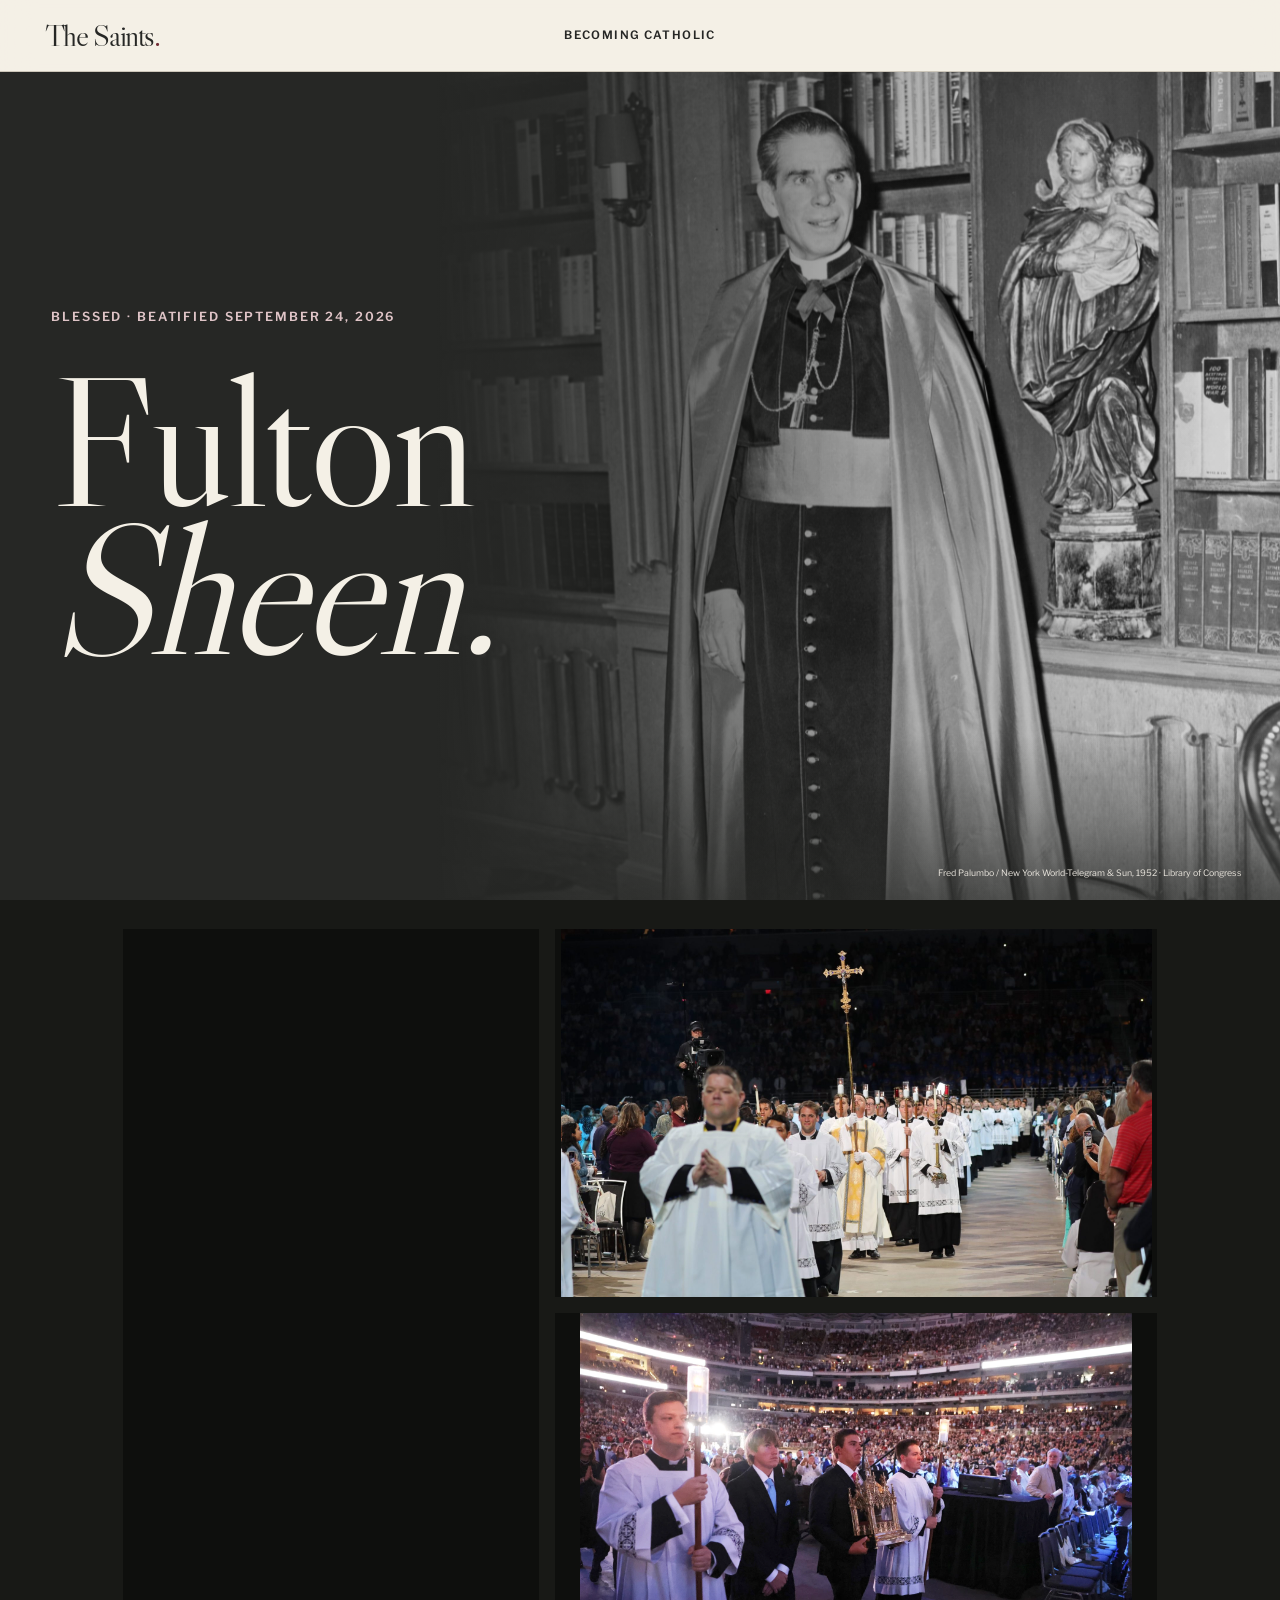
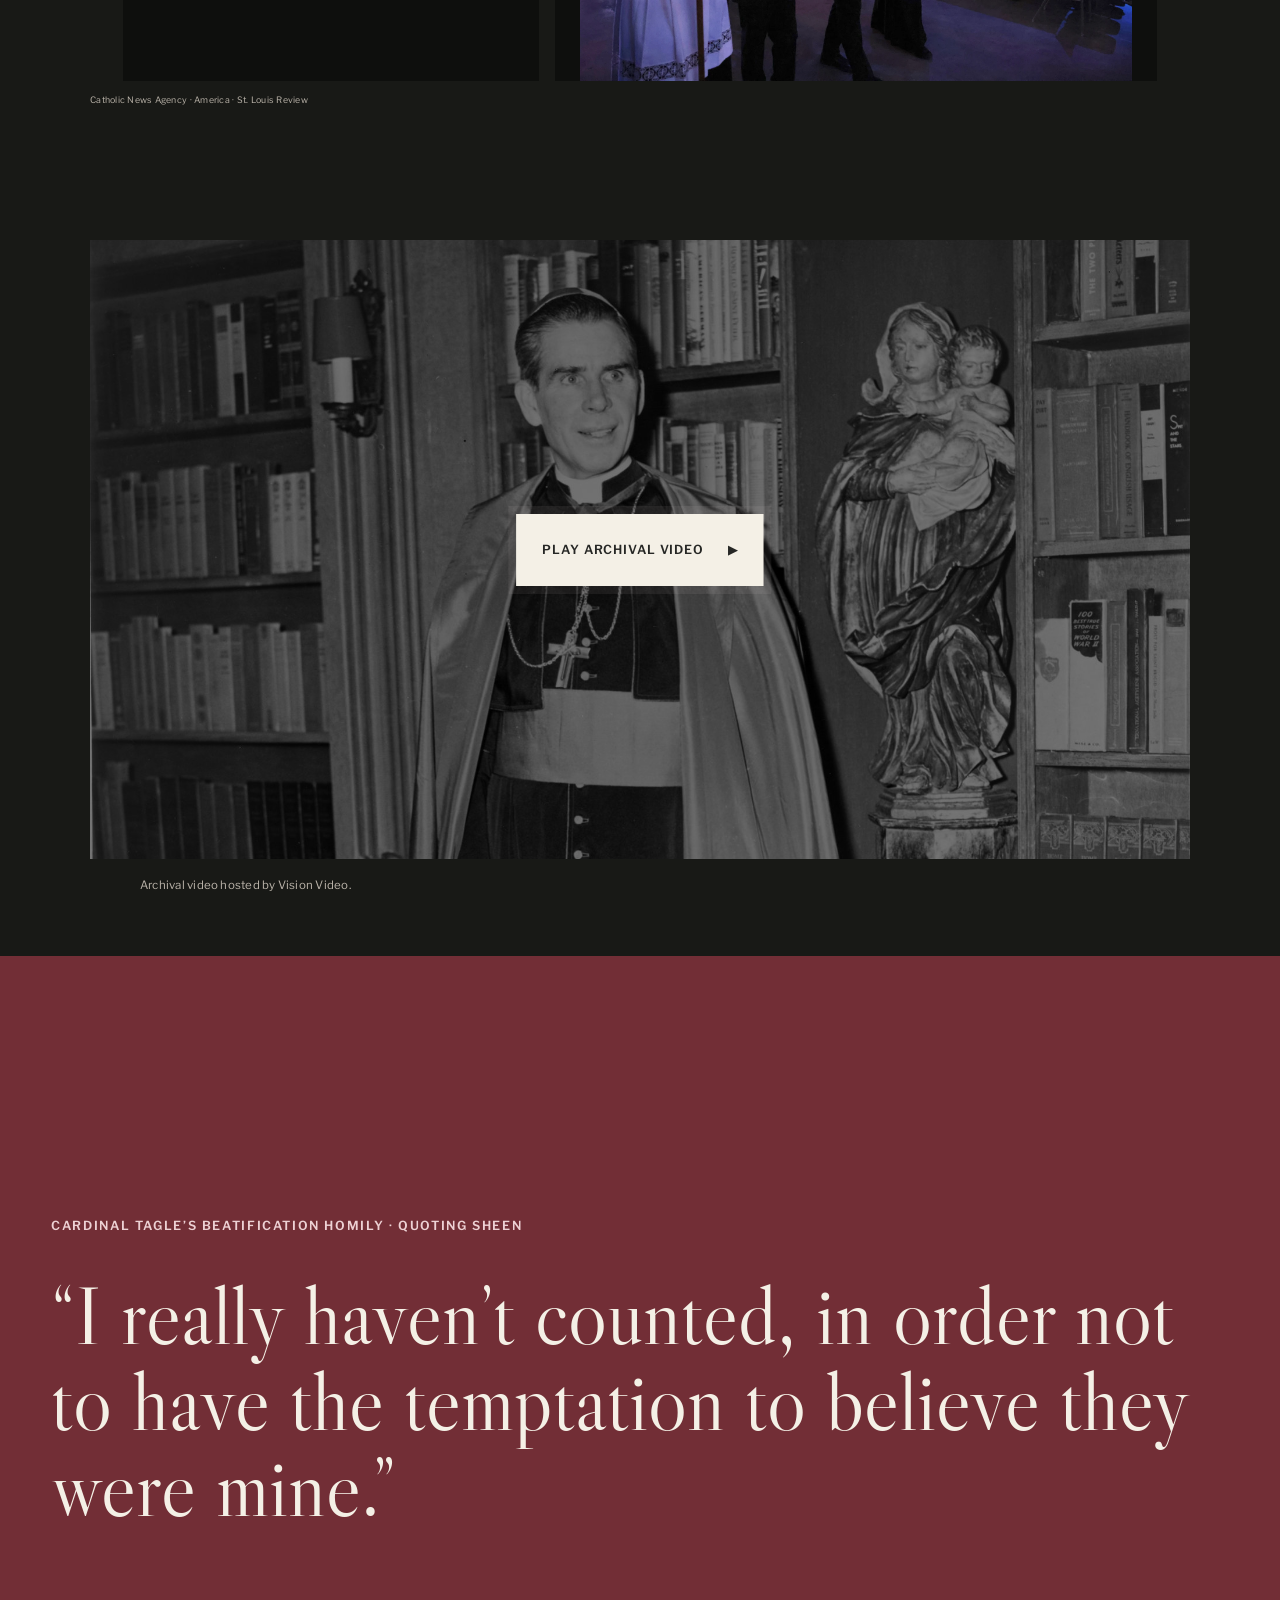
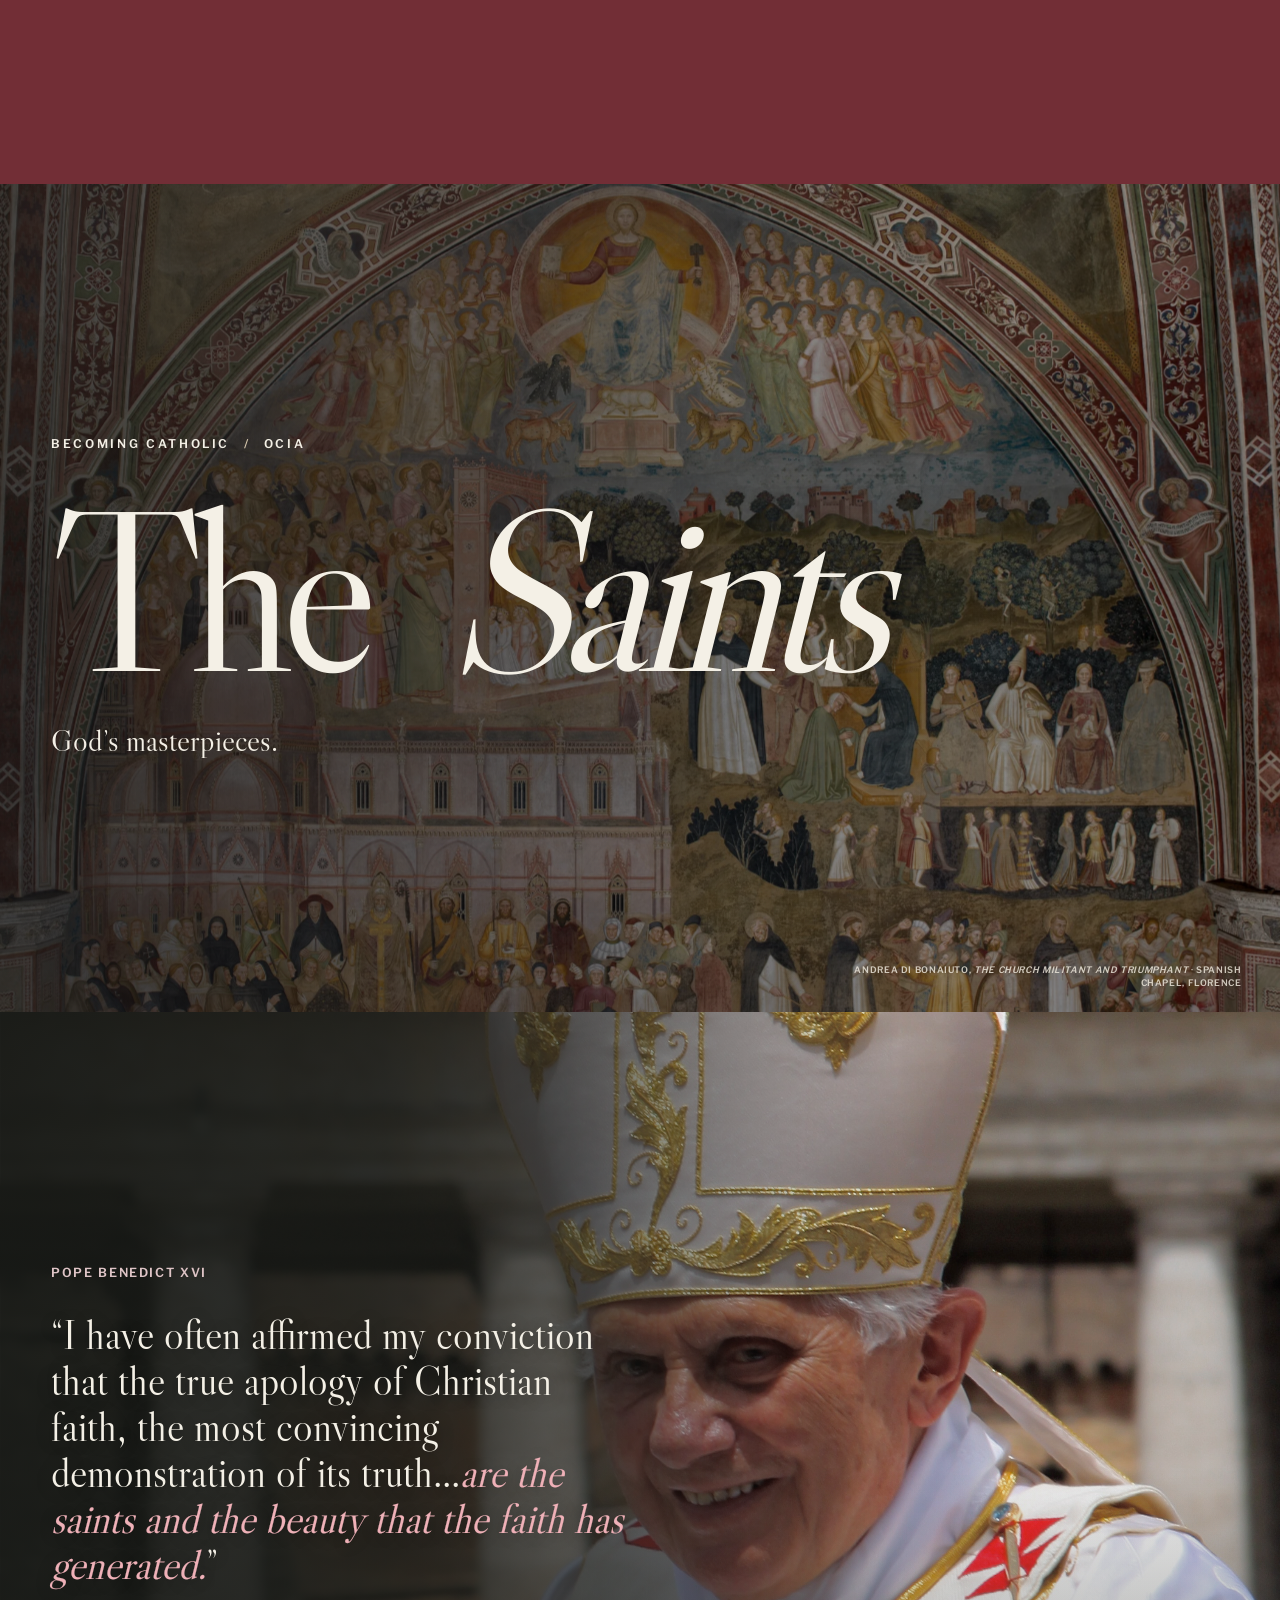
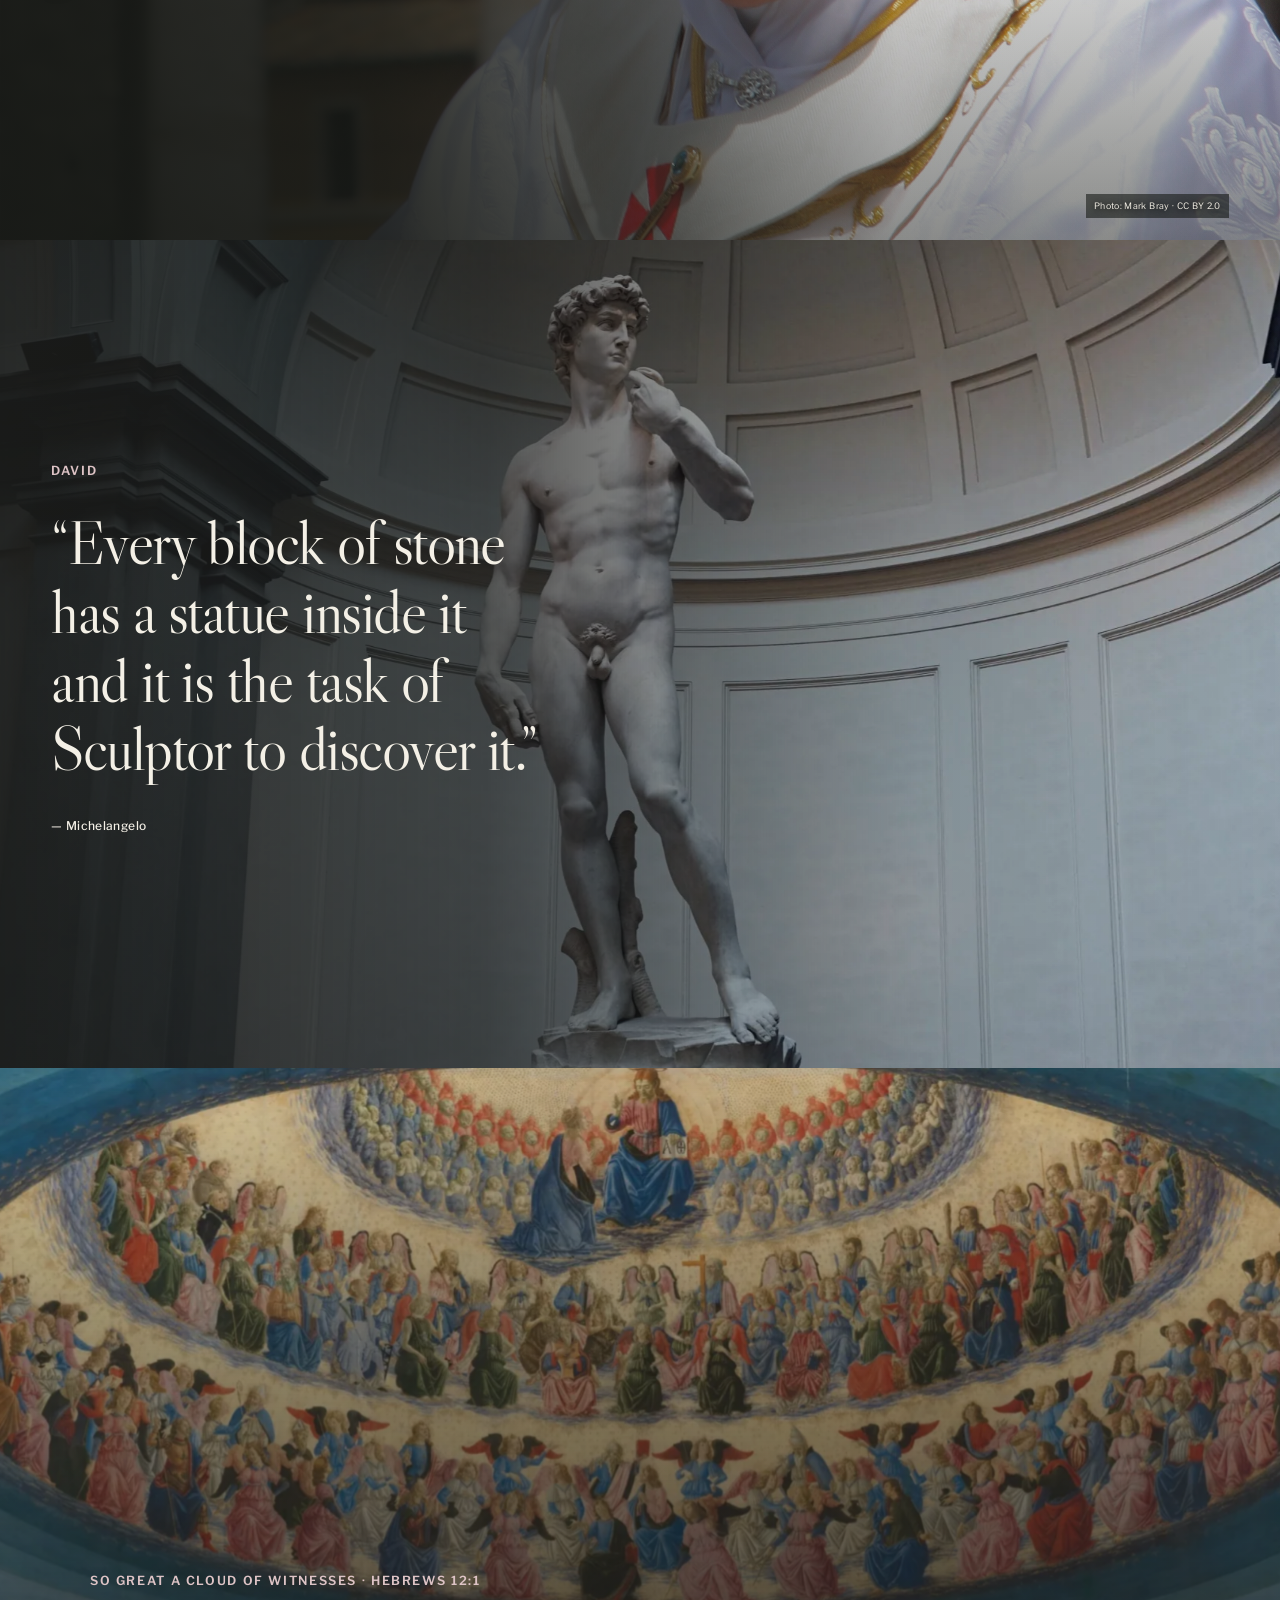
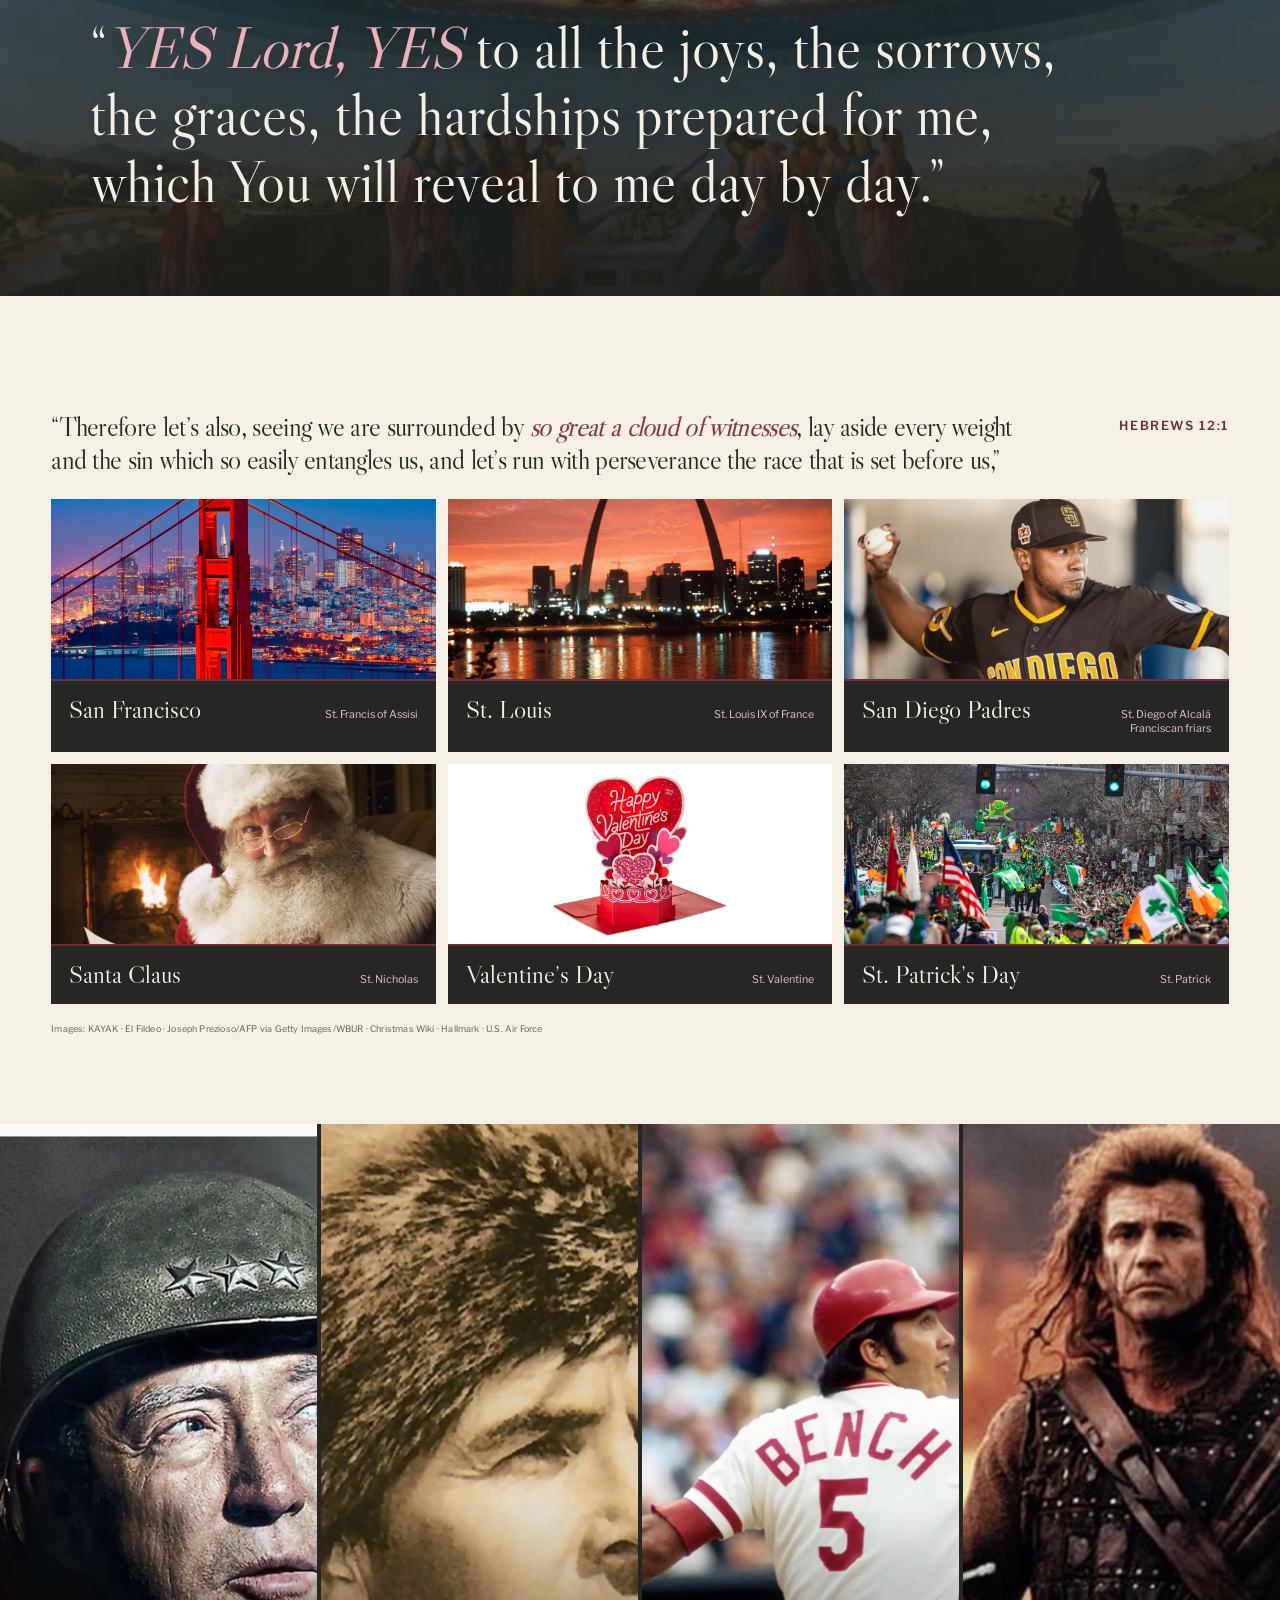
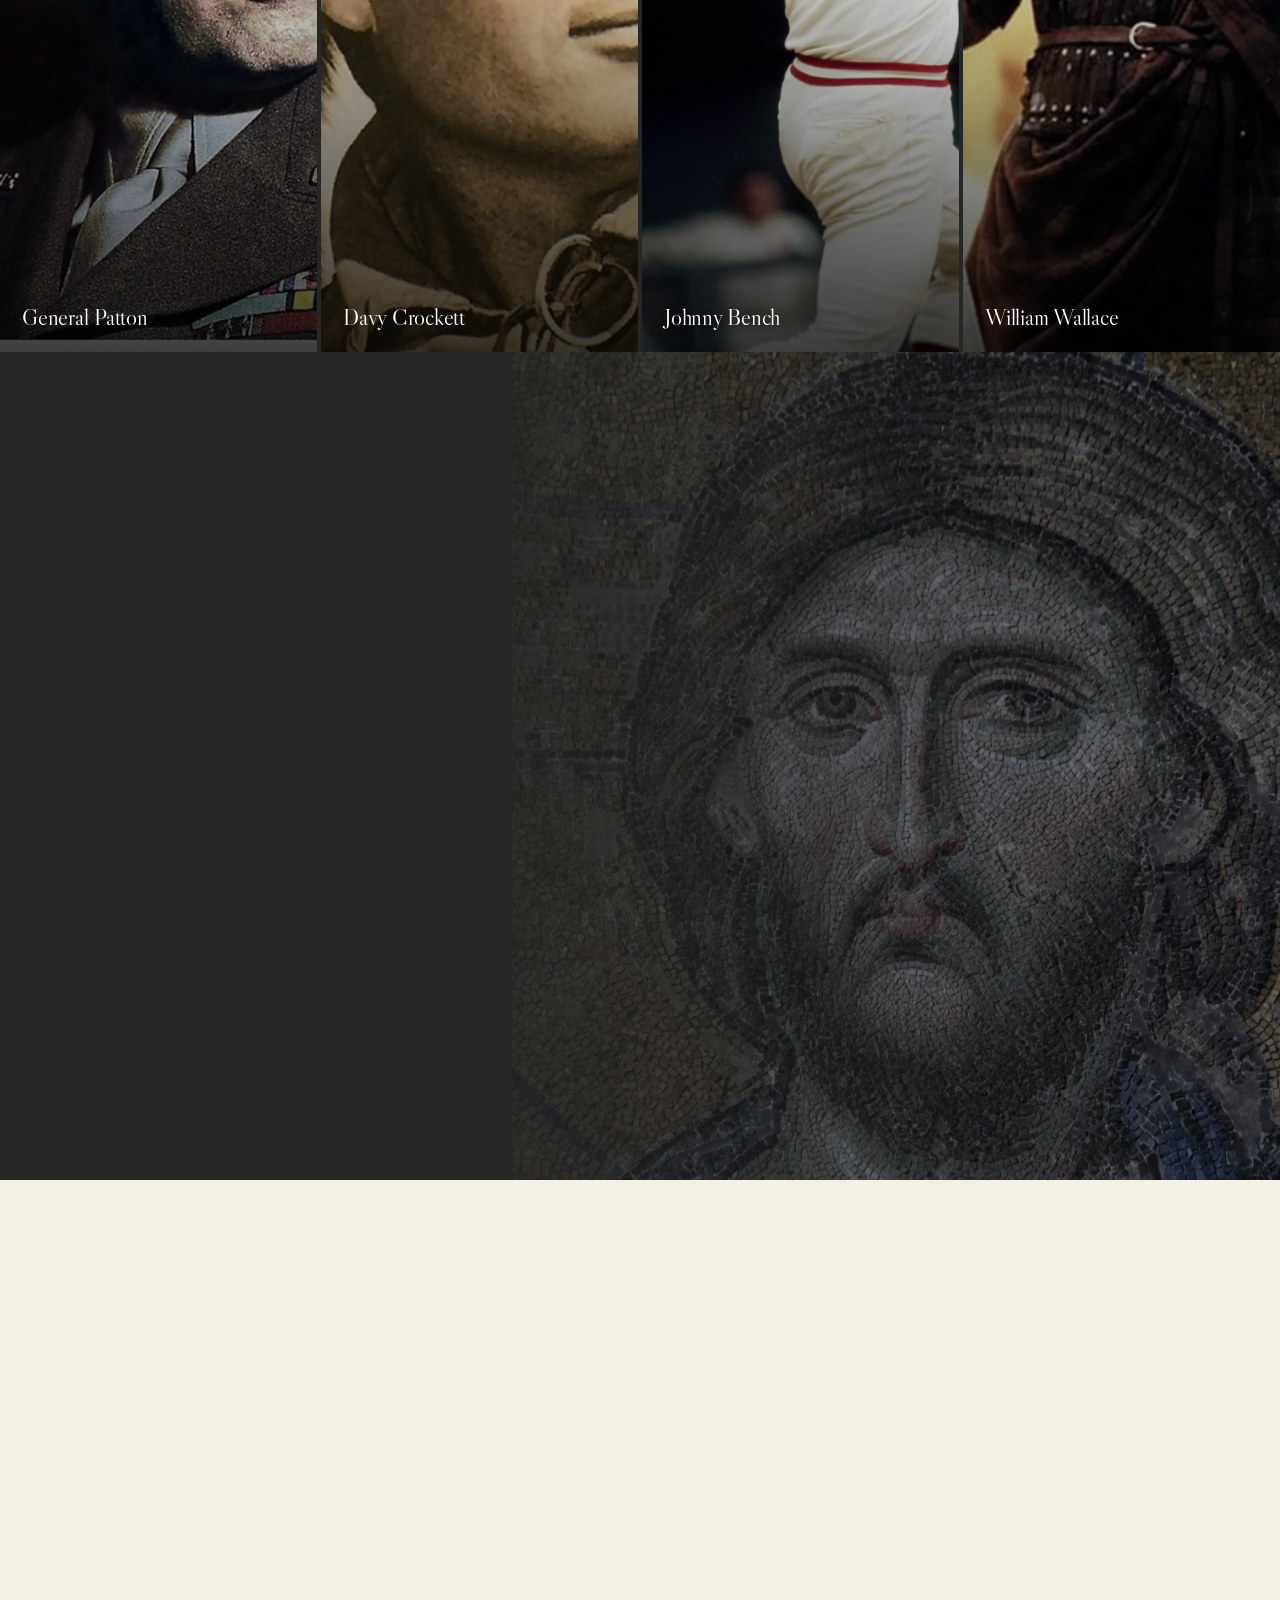
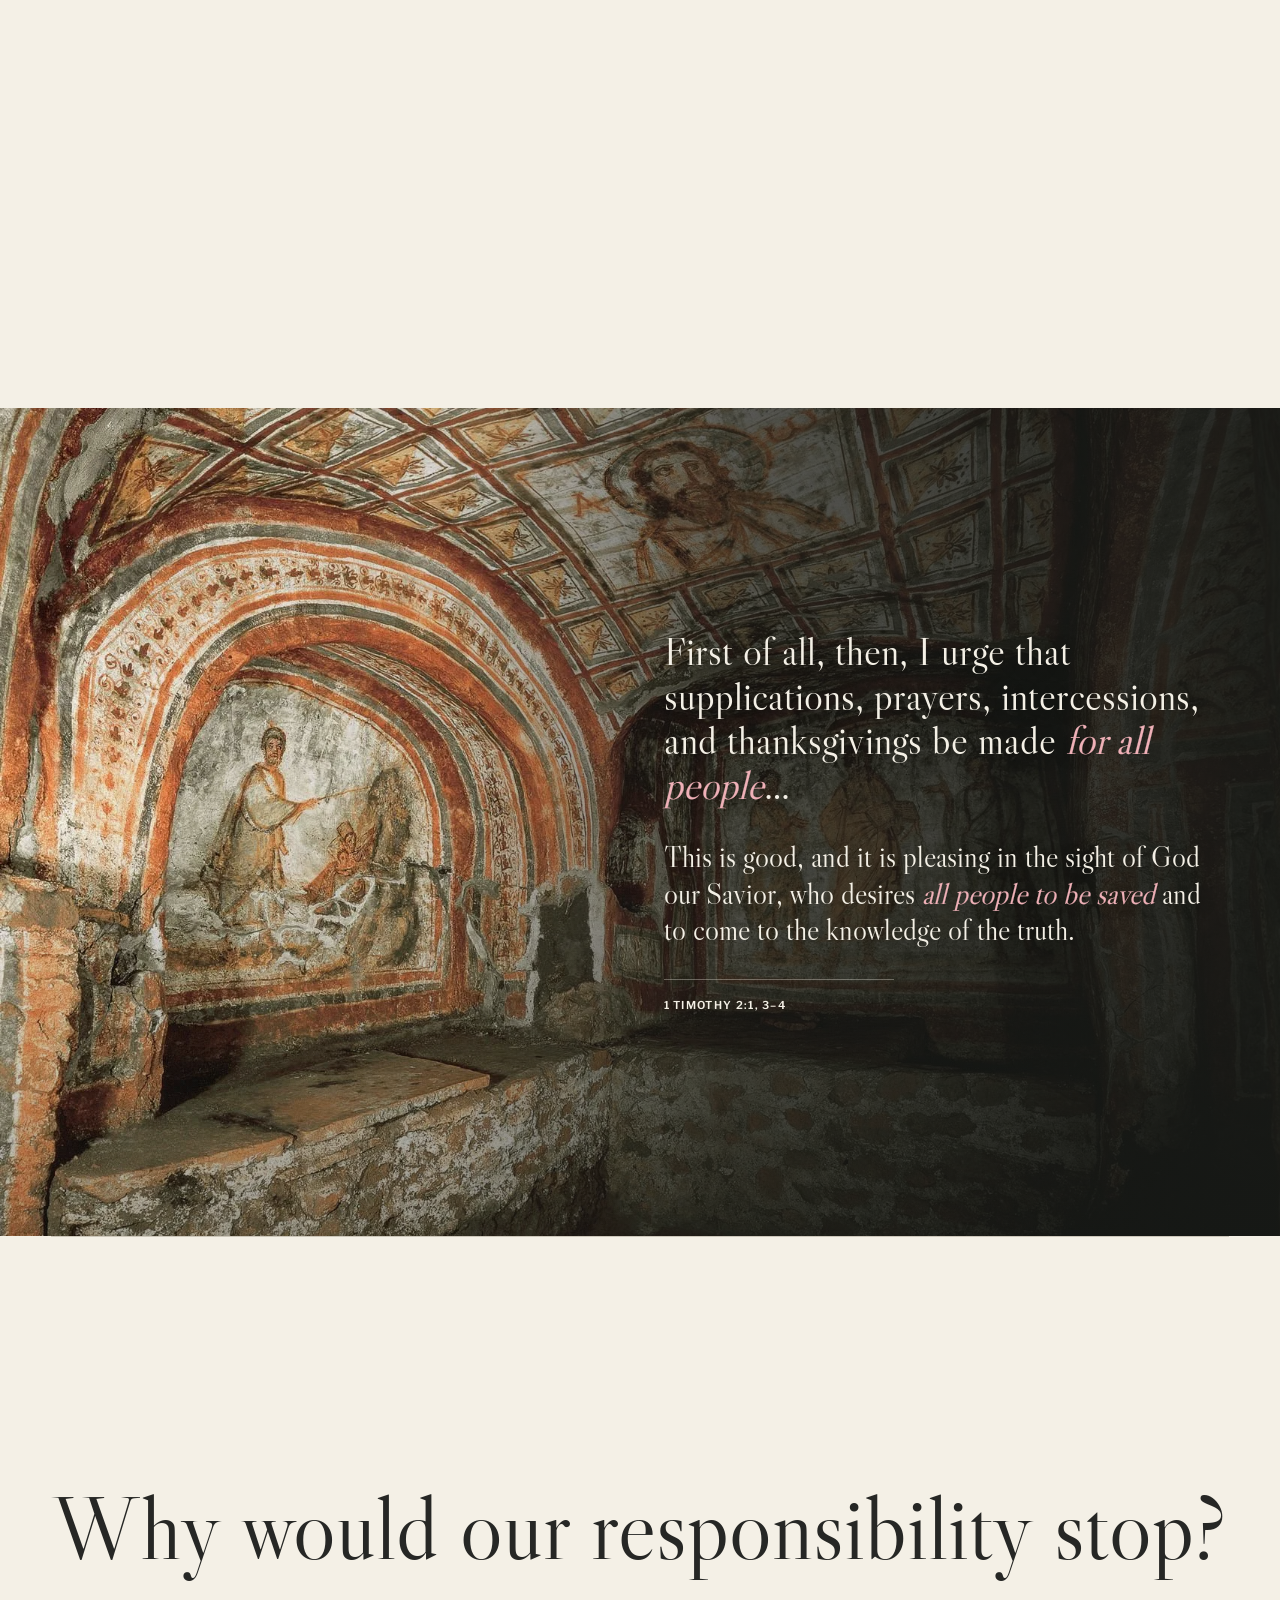
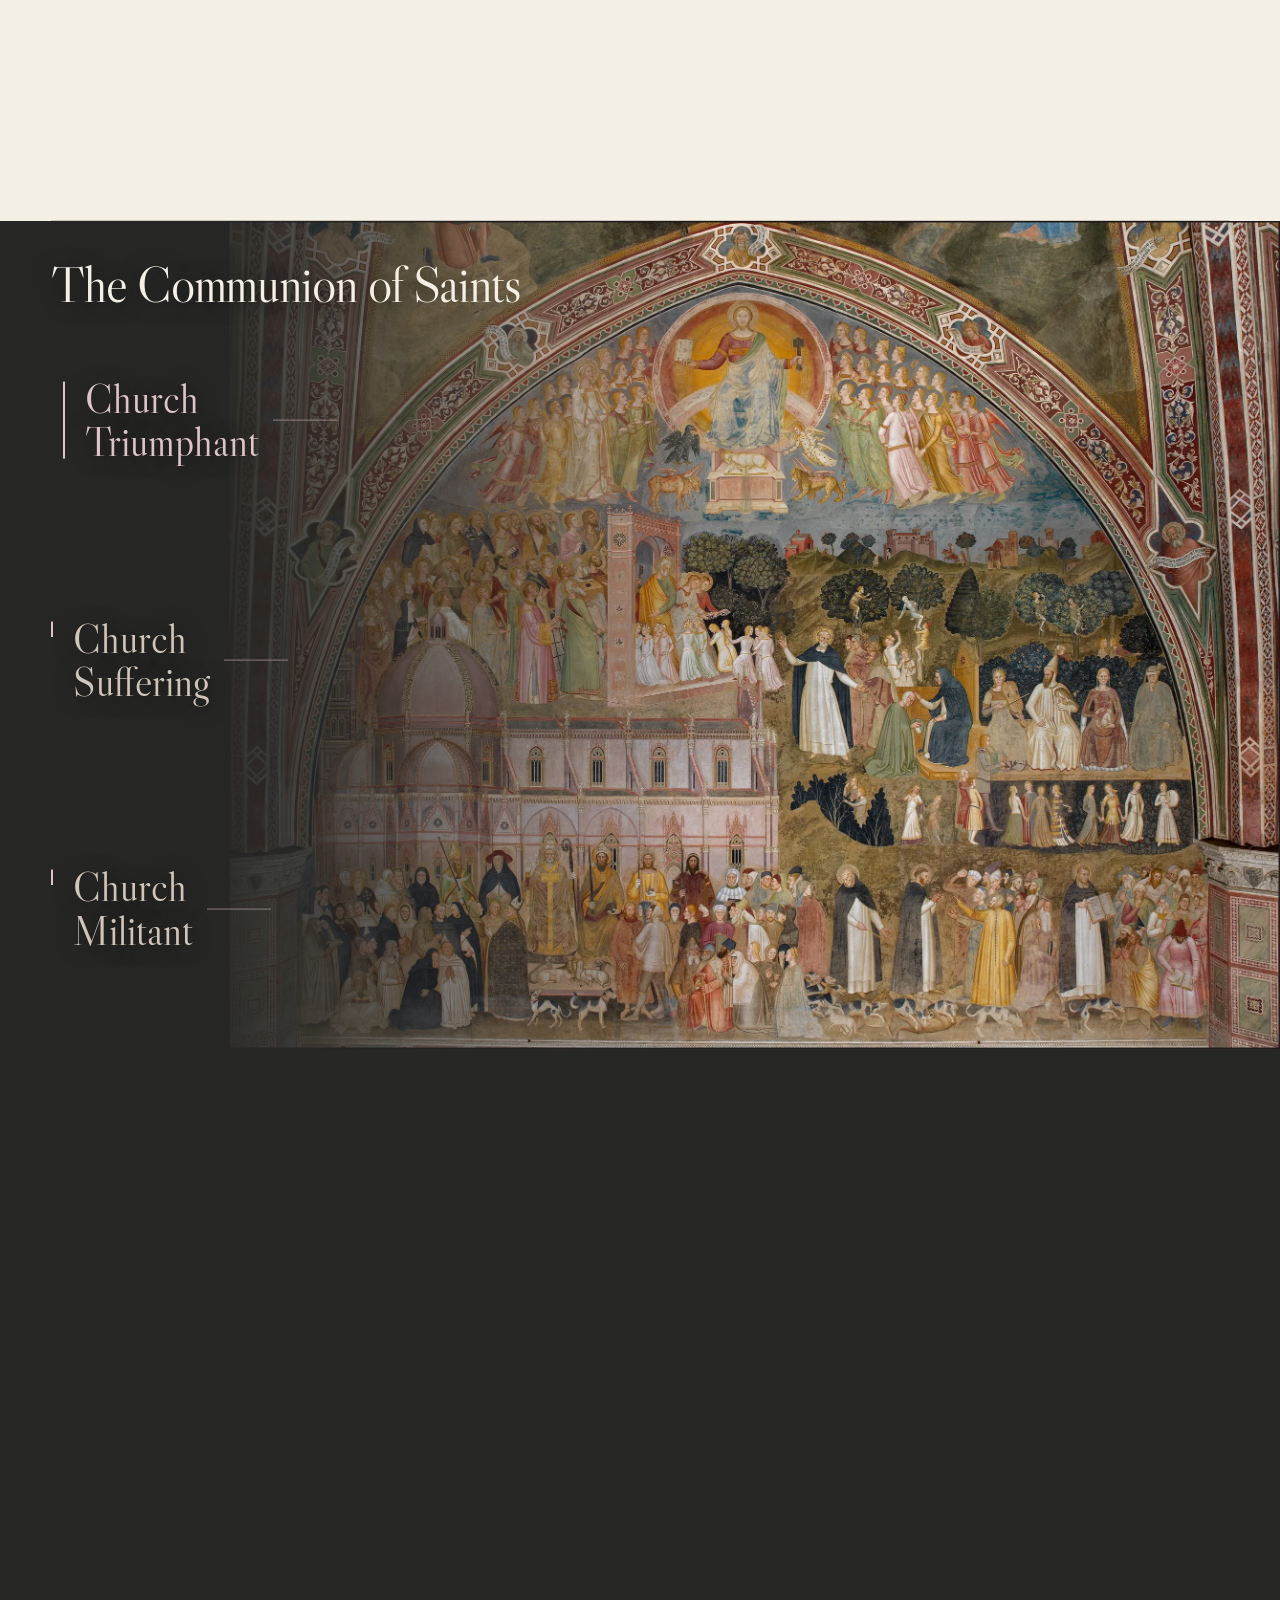
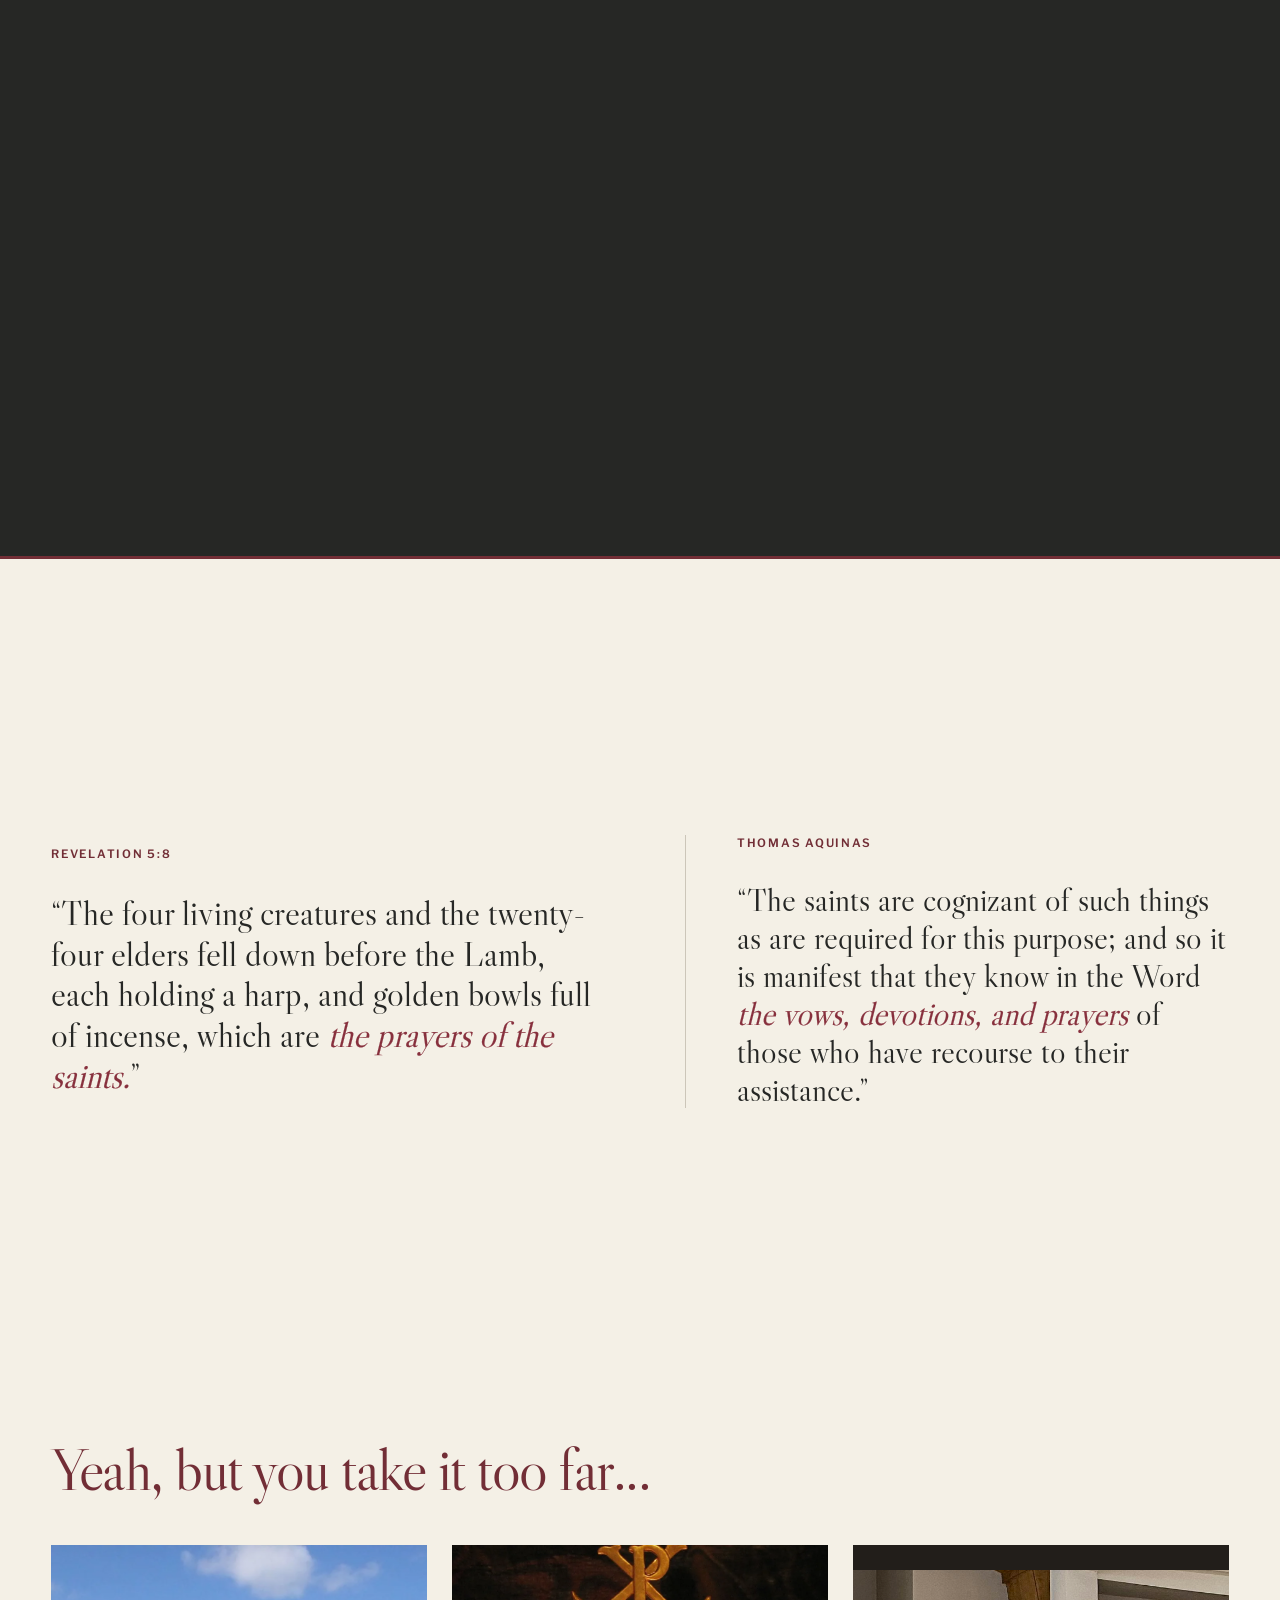
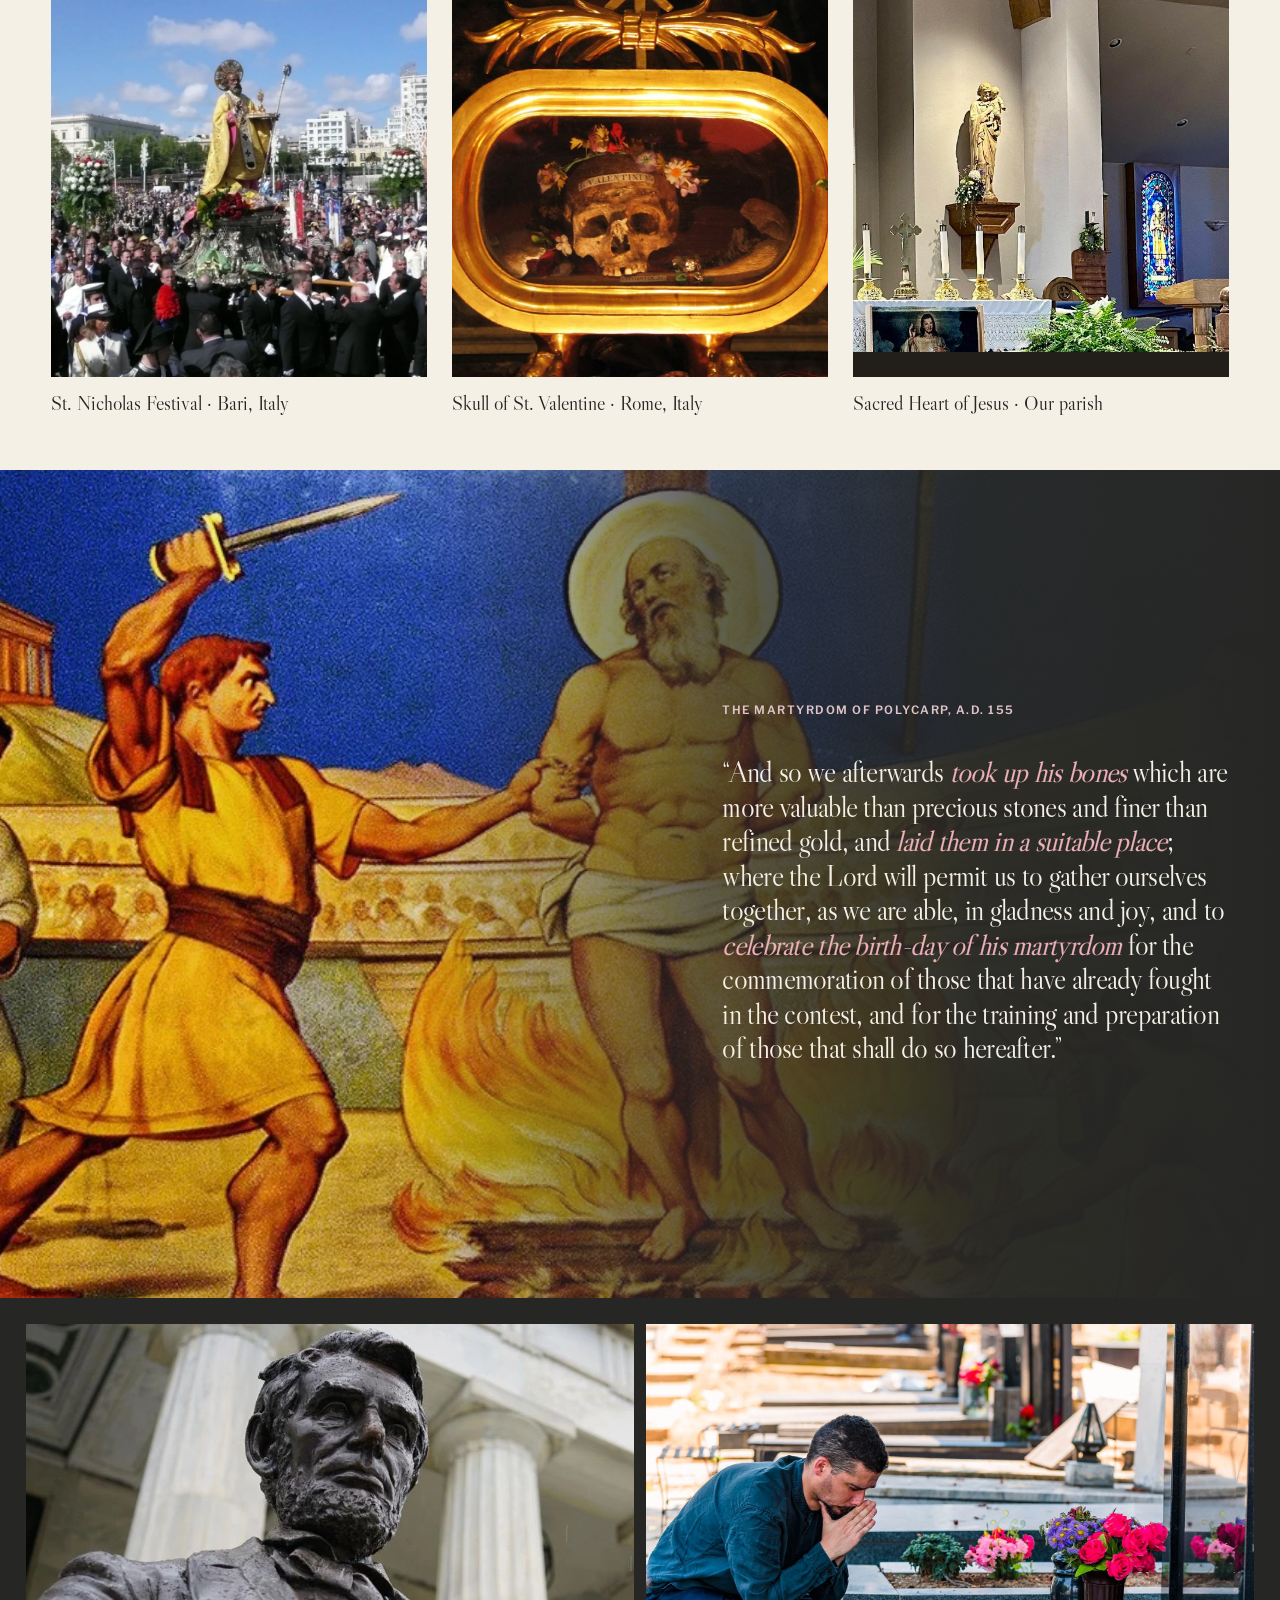
==== commit 919fa99a: "Complete Saints presentation flow, media, and interactive cards" ====
--- a/index.html
+++ b/index.html
@@ -7,8 +7,8 @@
   <title>The Saints — Becoming Catholic · OCIA</title>
   <meta name="description" content="A scrollable OCIA presentation on the saints and the communion of saints.">
   <link rel="icon" href="favicon.svg" type="image/svg+xml">
-  <link rel="stylesheet" href="styles.css?v=acb2bd0312ff">
-  <script defer src="app.js?v=2943ff9d6722"></script>
+  <link rel="stylesheet" href="styles.css?v=20261003">
+  <script defer src="app.js?v=20261003"></script>
 </head>
 <body id="top">
   <a class="skip" href="#main">Skip to the presentation</a>
@@ -34,9 +34,18 @@
   </header>
 
   <main id="main">
-    <section class="chapter sheen-chapter cold-open" id="sheen" data-chapter="Blessed Fulton Sheen"><div class="sheen-backdrop"><img src="sheen-1952.jpg" alt="Fulton Sheen on a television set in 1952" fetchpriority="high" width="1892" height="2301"></div><div class="wrap sheen-intro"><span class="section-number">07 <span class="section-line"></span></span><p class="kicker">Blessed · beatified September 24, 2026</p><h2>Fulton<br><em>Sheen.</em></h2></div><div class="sheen-photo-credit">Fred Palumbo / New York World-Telegram &amp; Sun, 1952 · Library of Congress</div></section>
-    <section class="sheen-watch wrap"><div class="watch-heading"><h2>Fulton Sheen on television</h2><p><i>Life Is Worth Living</i>: “Gloom, Laughter and Humor”</p></div><div class="video-shell" id="sheen-video"><div class="video-cover"><img src="sheen-1952.jpg" alt="Fulton Sheen portrait" loading="lazy" width="1892" height="2301"><button type="button" id="load-video" aria-label="Load archival Fulton Sheen video from YouTube">Play archival video <span aria-hidden="true">▶</span></button></div><noscript><iframe src="https://www.youtube-nocookie.com/embed/Bta7B7quts4?rel=0&amp;playsinline=1" title="Fulton Sheen: Gloom, Laughter and Humor — archival video" allow="encrypted-media; picture-in-picture" allowfullscreen referrerpolicy="strict-origin-when-cross-origin"></iframe></noscript></div><p class="media-caption">Archival television episode hosted by Vision Video. Requires internet; video loads only when selected.</p></section>
-    <section class="sheen-story wrap"><div class="sheen-left"><p class="kicker">Fulton J. Sheen</p><h2><i>Life Is Worth Living</i></h2><p>Radio and television · daily Holy Hour before the Eucharist</p></div><div class="sheen-fact"><span>Beatification</span><p>The healing of James Fulton Engstrom was recognized as the miracle for Sheen’s beatification.</p></div></section>
+    <section class="chapter sheen-chapter cold-open" id="sheen" data-chapter="Blessed Fulton Sheen"><div class="sheen-backdrop"><img src="sheen-1952.jpg" alt="Fulton Sheen on a television set in 1952" fetchpriority="high" width="1892" height="2301"></div><div class="wrap sheen-intro"><p class="kicker">Blessed · beatified September 24, 2026</p><h2>Fulton<br><em>Sheen.</em></h2></div><div class="sheen-photo-credit">Fred Palumbo / New York World-Telegram &amp; Sun, 1952 · Library of Congress</div></section>
+    <section class="sheen-beatification-frame" id="sheen-beatification" aria-label="Fulton Sheen’s beatification Mass">
+      <div class="sheen-news-grid">
+        <div class="sheen-news-video"><iframe src="https://www.facebook.com/plugins/video.php?href=https%3A%2F%2Fwww.facebook.com%2FCatholicNewsAgency%2Fvideos%2F2102703033671030%2F&amp;show_text=false&amp;width=360&amp;height=640" width="360" height="640" title="Catholic News Agency: Fulton Sheen’s beatification" loading="lazy" allow="encrypted-media; picture-in-picture; fullscreen" allowfullscreen referrerpolicy="strict-origin-when-cross-origin"></iframe></div>
+        <div class="sheen-news-photos">
+          <figure><img src="sheen-beatification-mass-america.jpg" alt="Cross and candle bearers in the procession at Fulton Sheen’s beatification Mass" loading="lazy" width="2000" height="1246"></figure>
+          <figure><img src="sheen-beatification-mass-st-louis.webp" alt="Fulton Sheen’s reliquary carried through the crowded stadium at his beatification Mass" loading="lazy" width="1800" height="1200"></figure>
+        </div>
+      </div>
+      <p class="sheen-news-credit">Catholic News Agency · America · St. Louis Review</p>
+    </section>
+    <section class="sheen-watch wrap"><div class="watch-heading"><p><i>Sheen Gems</i>: The Best of Fulton J. Sheen</p></div><div class="video-shell" id="sheen-video"><div class="video-cover"><img src="sheen-1952.jpg" alt="Fulton Sheen portrait" loading="lazy" width="1892" height="2301"><button type="button" id="load-video" aria-label="Load archival Fulton Sheen video from YouTube">Play archival video <span aria-hidden="true">▶</span></button></div><noscript><iframe src="https://www.youtube-nocookie.com/embed/Wgk4mdXHsCw?start=5758&amp;rel=0&amp;playsinline=1" title="Sheen Gems: The Best of Fulton J. Sheen — archival video" allow="encrypted-media; picture-in-picture" allowfullscreen referrerpolicy="strict-origin-when-cross-origin"></iframe></noscript></div><p class="media-caption">Archival video hosted by Vision Video.</p></section>
     <section class="sheen-quote"><div class="wrap"><span class="kicker">Cardinal Tagle’s beatification homily · quoting Sheen</span><blockquote>“I really haven’t counted, in order not to have the temptation to believe they were mine.”</blockquote></div></section>
 
     <section class="hero chapter" id="beauty" data-chapter="The Saints">
@@ -50,9 +59,8 @@
       <div class="hero-caption">Andrea di Bonaiuto, <i>The Church Militant and Triumphant</i> · Spanish Chapel, Florence</div>
     </section>
 
-    <section class="beauty-quote"><div class="wrap benedict-quote-layout"><figure class="benedict-portrait"><img src="benedict-xvi-smiling.jpg" alt="Pope Benedict XVI smiling in Saint Peter’s Square" loading="lazy" width="1838" height="2754"><figcaption>Photo: Mark Bray · CC BY 2.0</figcaption></figure><div><p class="kicker">Pope Benedict XVI</p><blockquote>“I have often affirmed my conviction that the true apology of Christian faith, the most convincing demonstration of its truth...<em class="quote-accent">are the saints and the beauty that the faith has generated.</em>”</blockquote></div></div></section>
-    <div class="chapter-lead wrap" id="opening"><span class="section-number">01 <span class="section-line"></span></span><p>The Saints</p></div>
-    <section class="split spread opening-spread">
+    <section class="beauty-quote" id="benedict-quote"><figure class="benedict-portrait"><img src="benedict-xvi-smiling.jpg" alt="Pope Benedict XVI smiling in Saint Peter’s Square" loading="lazy" width="1838" height="2754"><figcaption>Photo: Mark Bray · CC BY 2.0</figcaption></figure><div class="wrap benedict-quote-layout"><div><p class="kicker">Pope Benedict XVI</p><blockquote>“I have often affirmed my conviction that the true apology of Christian faith, the most convincing demonstration of its truth...<em class="quote-accent">are the saints and the beauty that the faith has generated.</em>”</blockquote></div></div></section>
+    <section class="split spread opening-spread" id="opening">
       <div class="spread-copy">
         <p class="kicker">David</p>
         <h2>“Every block of stone has a statue inside it and it is the task of Sculptor to discover it.”</h2>
@@ -61,7 +69,8 @@
       <figure class="image-figure david"><img src="david.webp" alt="Michelangelo’s David" loading="lazy" width="2048" height="1152"></figure>
     </section>
     <section class="original-cloud-visual" id="cloud-witnesses" aria-label="Cloud of witnesses"><img src="heavenly-witnesses.webp" alt="The saints gathered around Christ above the apostles and Mary" loading="lazy" width="1800" height="1092"><div class="cloud-copy"><p class="kicker">So great a cloud of witnesses · Hebrews 12:1</p><blockquote class="cloud-quote">“<em>YES Lord, YES</em> to all the joys, the sorrows, the graces, the hardships prepared for me, which You will reveal to me day by day.”</blockquote></div></section>
-    <section class="culture-frame" id="saints-around-us" aria-labelledby="culture-heading"><div class="wrap"><div class="culture-heading"><h2 id="culture-heading">So great a cloud of <em>witnesses.</em></h2><p class="kicker">Hebrews 12:1</p></div><div class="culture-grid">
+    <!-- Hebrews 12:1: World English Bible British Edition, public domain. https://ebible.org/be/HEB12.htm -->
+    <section class="culture-frame" id="saints-around-us" aria-labelledby="culture-heading"><div class="wrap"><div class="culture-heading culture-scripture"><h2 id="culture-heading">“Therefore let’s also, seeing we are surrounded by <em>so great a cloud of witnesses</em>, lay aside every weight and the sin which so easily entangles us, and let’s run with perseverance the race that is set before us,”</h2><p class="kicker">Hebrews 12:1</p></div><div class="culture-grid">
       <figure class="culture-card culture-san-francisco"><img src="culture-san-francisco.jpg" alt="The Golden Gate Bridge with the San Francisco skyline at dusk" loading="lazy" width="1366" height="768"><figcaption><strong>San Francisco</strong><span>St. Francis of Assisi</span></figcaption></figure>
       <figure class="culture-card culture-st-louis"><img src="culture-st-louis.jpg" alt="The Gateway Arch against the St. Louis skyline" loading="lazy" width="1044" height="1600"><figcaption><strong>St. Louis</strong><span>St. Louis IX of France</span></figcaption></figure>
       <figure class="culture-card culture-padres"><img src="culture-padres.png" alt="A San Diego Padres player in a San Diego uniform" loading="lazy" width="1026" height="612"><figcaption><strong>San Diego Padres</strong><span>St. Diego of Alcalá<br>Franciscan friars</span></figcaption></figure>
@@ -79,58 +88,84 @@
     </section>
 
     <section class="chapter chapter-dark" id="communion" data-chapter="Communion of Saints">
-      <div class="wrap chapter-heading"><span class="section-number">02 <span class="section-line"></span></span><p class="kicker">The Communion of Saints</p><h2>Are you dead <br>when you <em>die?</em></h2></div>
+      <div class="wrap chapter-heading"><p class="kicker">The Communion of Saints</p><h2>Are you dead <br>when you <em>die?</em></h2></div>
       <figure class="dark-figure"><img src="jesus-mosaic.webp" alt="Mosaic of Christ" loading="lazy" width="2200" height="1467"></figure>
     </section>
     <section class="scripture-grid wrap">
       <div class="scripture-head matthew-passage"><p class="kicker">Matthew 22:31–32</p><h2>“And as for the resurrection of the dead, have you not read what was said to you by God: ‘I am the God of Abraham, and the God of Isaac, and the God of Jacob’?</h2><p class="matthew-conclusion">He is not God of the dead, but of the living.”</p></div>
     </section>
+    <section class="catacombs-prayer-frame" id="prayer-for-all" aria-label="Prayer for all people">
+      <img src="catacombs.webp" alt="Painted walls and vaulted ceiling in the ancient Christian catacombs" loading="lazy" width="1705" height="1200">
+      <div class="wrap"><div class="catacombs-prayer-copy"><blockquote><span class="prayer-invitation">First of all, then, I urge that supplications, prayers, intercessions, and thanksgivings be made <em>for all people</em>…</span><span class="prayer-promise">This is good, and it is pleasing in the sight of God our Savior, who desires <em>all people to be saved</em> and to come to the knowledge of the truth.</span></blockquote><p class="kicker">1 Timothy 2:1, 3–4</p></div></div>
+    </section>
     <div class="statement wrap"><p>Why would our responsibility stop?</p></div>
     <section class="communion-painting scroll-sequence" data-sequence="churches" id="three-churches" aria-labelledby="family-heading"><div class="sequence-stage"><div class="wrap"><h2 id="family-heading">The Communion of Saints</h2><div class="churches-visual"><div class="churches-labels"><p>Church<br>Triumphant</p><p>Church<br>Suffering</p><p>Church<br>Militant</p></div><img src="communion.webp" alt="The cover fresco, shown again alongside Church Triumphant, Church Suffering, and Church Militant" loading="lazy" width="2200" height="1731"></div></div></div></section>
-    <section class="conversation-strip wrap"><span class="kicker">Revelation 5:8</span><p>“The four living creatures and the twenty-four elders fell down before the Lamb, each holding a harp, and golden bowls full of incense, which are the prayers of the saints.”</p></section>
+    <section class="intercession-quotes" id="prayers-of-the-saints" aria-label="Revelation and Thomas Aquinas on the prayers of the saints"><div class="wrap">
+      <figure class="scripture-witness"><figcaption class="kicker">Revelation 5:8</figcaption><blockquote>“The four living creatures and the twenty-four elders fell down before the Lamb, each holding a harp, and golden bowls full of incense, which are <em>the prayers of the saints.</em>”</blockquote></figure>
+      <figure class="aquinas-witness"><figcaption class="kicker">Thomas Aquinas</figcaption><blockquote>“The saints are cognizant of such things as are required for this purpose; and so it is manifest that they know in the Word <em>the vows, devotions, and prayers</em> of those who have recourse to their assistance.”</blockquote></figure>
+    </div></section>
 
-    <section class="chapter chapter-paper" id="relics" data-chapter="Relics"><div class="wrap chapter-heading"><span class="section-number">03 <span class="section-line"></span></span><h2>Relics</h2></div></section>
-    <section class="split spread relic-spread"><figure class="image-figure catacombs"><img src="polycarp.webp" alt="Illustration of the martyrdom of Polycarp" loading="lazy" width="1024" height="592"></figure><div class="spread-copy"><p class="kicker">The Martyrdom of Polycarp, A.D. 155</p><h2>“And so we afterwards took up his bones which are more valuable than precious stones and finer than refined gold…”</h2></div></section>
-    <section class="image-pair wrap" aria-label="Saint Nicholas and Saint Valentine images from the original slides"><figure><img src="nicholas-relic.webp" alt="Saint Nicholas festival in Bari" loading="lazy" width="1800" height="1013"><figcaption>St. Nicholas Festival · Bari, Italy</figcaption></figure><figure><img src="valentine-relic.webp" alt="Skull reliquary associated with Saint Valentine in Rome" loading="lazy" width="1800" height="1200"><figcaption>Skull of St. Valentine · Rome, Italy</figcaption></figure></section>
 
-    <section class="chapter chapter-ox" id="calling" data-chapter="Called to holiness"><div class="wrap chapter-heading"><span class="section-number">04 <span class="section-line"></span></span><h2>“For this is the will of God, your <em>sanctification.</em>”</h2></div></section>
-    <section class="callout wrap"><div class="callout-rule"></div><p>“Therefore in the Church, everyone whether belonging to the hierarchy, or being cared for by it, is called to holiness, according to the saying of the Apostle: ‘For this is the will of God, your sanctification.’”</p><span><i>Lumen gentium</i> · Second Vatican Council</span></section>
-    <section class="split spread merton-spread"><figure class="image-figure merton"><img src="merton.webp" alt="Thomas Merton" loading="lazy" width="1350" height="1800"></figure><div class="spread-copy"><p class="kicker">Thomas Merton · <i>The Seven Storey Mountain</i></p><h2>“What do you want to be, anyway?”</h2><p class="large-copy">“What you should say”—he told me—“what you should say is that you want to be a saint.”</p></div></section>
+
+    <section class="image-pair relic-gallery wrap" id="relics" data-chapter="Relics" aria-labelledby="relic-gallery-title"><h2 class="relic-gallery-title" id="relic-gallery-title">Yeah, but you take it too far...</h2><figure><img src="nicholas-relic.webp" alt="Saint Nicholas festival in Bari" loading="lazy" width="1800" height="1013"><figcaption>St. Nicholas Festival · Bari, Italy</figcaption></figure><figure><img src="valentine-relic.webp" alt="Skull reliquary associated with Saint Valentine in Rome" loading="lazy" width="1800" height="1200"><figcaption>Skull of St. Valentine · Rome, Italy</figcaption></figure><figure class="parish-photo"><img src="sacred-heart-parish.png" alt="Altar and statue of Saint Joseph holding the Child Jesus at Sacred Heart of Jesus parish" loading="lazy" width="644" height="655"><figcaption>Sacred Heart of Jesus · Our parish</figcaption></figure></section>
+    <section class="split spread relic-spread polycarp-frame" id="polycarp"><figure class="image-figure catacombs"><img src="polycarp.webp" alt="Illustration of the martyrdom of Polycarp" loading="lazy" width="1024" height="592"></figure><div class="spread-copy"><p class="kicker">The Martyrdom of Polycarp, A.D. 155</p><h2>“And so we afterwards <em class="quote-accent">took up his bones</em> which are more valuable than precious stones and finer than refined gold, and <em class="quote-accent">laid them in a suitable place</em>; where the Lord will permit us to gather ourselves together, as we are able, in gladness and joy, and to <em class="quote-accent">celebrate the birth-day of his martyrdom</em> for the commemoration of those that have already fought in the contest, and for the training and preparation of those that shall do so hereafter.”</h2></div></section>
+    <section class="modern-remembrance" id="honoring-loved-ones" aria-label="How we honor those who have died in modern culture">
+      <figure class="remembrance-lincoln"><img src="honoring-lincoln.webp" alt="Abraham Lincoln memorial statue" loading="lazy"></figure>
+      <figure class="remembrance-graves"><img src="honoring-graves.webp" alt="A man praying at a loved one's grave" loading="lazy"></figure>
+      <figure class="remembrance-keepsakes"><img src="honoring-keepsakes.webp" alt="Family photograph, jewelry, and inherited keepsakes" loading="lazy"></figure>
+      <figure class="remembrance-hair"><img src="honoring-lock-of-hair.webp" alt="A lock of hair kept in a frame" loading="lazy"></figure>
+      <figure class="remembrance-watch"><img src="honoring-pocket-watch-gold.jpg" alt="Gold pocket watch" loading="lazy" width="640" height="800"></figure>
+    </section>
+
+    <section class="holiness-quote" id="calling" data-chapter="Called to holiness" aria-label="Lumen gentium: everyone is called to holiness"><div class="wrap">
+      <blockquote>Therefore in the Church, <em>everyone</em> whether belonging to the hierarchy, or being cared for by it, <em>is called to holiness</em>, according to the saying of the Apostle: <span class="holiness-verse">“For this is the will of God, your sanctification.”</span></blockquote>
+      <p class="holiness-source"><i>Lumen gentium</i> · Second Vatican Council</p>
+    </div></section>
+    <section class="split spread merton-spread"><figure class="image-figure merton"><img src="merton.webp" alt="Thomas Merton" loading="lazy" width="1350" height="1800"></figure><div class="spread-copy"><p class="kicker">Thomas Merton · <i>The Seven Storey Mountain</i></p><h2>“What do you want to be, anyway?”</h2><p class="large-copy merton-answer"><span>“What you should say”—he told me—“what you should say is </span><em class="quote-accent">that you want to be a saint.”</em></p></div></section>
+    <section class="holy-card-wall" id="holy-cards" aria-label="Six traditional saint holy cards"><figure><img src="holy-card-barbara.webp" alt="Traditional holy card of Saint Barbara" loading="lazy" width="759" height="1280"></figure><figure><img src="holy-card-francis.webp" alt="Traditional holy card of Saint Francis of Assisi" loading="lazy" width="1018" height="1800"></figure><figure><img src="holy-card-philomena.webp" alt="Traditional holy card of Saint Philomena" loading="lazy" width="950" height="1800"></figure><figure><img src="holy-card-aloysius.webp" alt="Traditional holy card of Saint Aloysius Gonzaga" loading="lazy" width="831" height="1430"></figure><figure><img src="holy-card-teresa.webp" alt="Traditional holy card of Saint Teresa of Ávila" loading="lazy" width="999" height="1800"></figure><figure><img src="holy-card-vianney.webp" alt="Traditional holy card of Saint John Vianney" loading="lazy" width="726" height="1201"></figure></section>
 
     <section class="combined-phenomena" id="real-people" data-chapter="Incorruptibles · Stigmata" aria-labelledby="phenomena-heading">
       <div class="wrap">
-        <div class="phenomena-heading"><span class="section-number">05 <span class="section-line"></span></span><h2 id="phenomena-heading">Incorruptibles &amp; Stigmata</h2></div>
+        <div class="phenomena-heading"><h2 id="phenomena-heading">Incorruptibles &amp; Stigmata</h2></div>
         <div class="phenomena-groups">
           <div class="incorruptible-group"><p class="kicker">The Incorruptibles</p><figure><img src="catherine-laboure.png" alt="Saint Catherine Labouré in her glass reliquary" loading="lazy" width="537" height="362"><figcaption>St. Catherine Labouré</figcaption></figure></div>
           <div class="stigmata-group"><p class="kicker">Stigmata: The Wounds of Christ</p><div class="stigmata-pair"><figure><img src="st-francis.webp" alt="Saint Francis of Assisi" loading="lazy" width="1800" height="1350"><figcaption>St. Francis of Assisi <small>1181–1226</small></figcaption></figure><figure><img src="rhoda-wise.webp" alt="Servant of God Rhoda Wise" loading="lazy" width="739" height="1200"><figcaption>Servant of God Rhoda Wise <small>1888–1948 · Canton, Ohio</small></figcaption></figure></div></div>
         </div>
       </div>
     </section>
+    <section class="pio-collage" id="padre-pio" aria-labelledby="pio-heading"><div class="wrap"><h2 id="pio-heading"><span>… and then there’s </span>St. <em>Padre Pio</em></h2><div class="pio-image-grid"><figure class="pio-portrait"><img src="pio-collage-portrait.webp" alt="Saint Padre Pio holding up his hands" loading="lazy" width="1200" height="830"></figure><figure class="pio-friends"><img src="pio-collage-friends.webp" alt="Padre Pio surrounded by a group of men" loading="lazy" width="659" height="474"></figure><figure class="pio-vision"><img src="pio-collage-vision.webp" alt="Original illustration of an angel and Padre Pio" loading="lazy" width="1000" height="631"></figure><figure class="pio-young"><img src="pio-collage-young.webp" alt="Young Padre Pio showing the wounds on his hands" loading="lazy" width="678" height="885"><figcaption>Stigmata Over 50 Years</figcaption></figure><figure class="pio-pope"><img src="pio-collage-pope.webp" alt="Pope Francis visiting Padre Pio’s restored body" loading="lazy" width="640" height="640"></figure><figure class="pio-body"><img src="pio-collage-body.webp" alt="The restored body of Padre Pio in San Giovanni Rotondo" loading="lazy" width="1800" height="1350"><figcaption>The restored body of Padre Pio in San Giovanni Rotondo</figcaption></figure><figure class="pio-eyes"><img src="pio-collage-eyes.webp" alt="Original slide image of Gemma di Giorgi’s eyes" loading="lazy" width="300" height="210"></figure></div></div></section>
     <section class="chesterton-beat"><div class="wrap"><p class="kicker">G. K. Chesterton · <i>Alarms and Discursions</i></p><blockquote>“There are saints indeed in my religion: but a saint only means a man who really knows he is a sinner.”</blockquote></div></section>
+    <section class="homer-clip-frame" id="homer-clip" aria-label="Homer and Lisa video from the original Keynote"><video controls playsinline preload="none" poster="homer-lisa-sax-poster.jpg" aria-label="Homer listening to Lisa’s saxophone"><source src="homer-lisa-sax.mp4" type="video/mp4"></video></section>
+    <section class="class-break" id="class-break" aria-labelledby="break-heading">
+      <h2 id="break-heading">BREAK</h2>
+      <div class="break-images">
+        <figure><img src="break-guardian-angel.webp" alt="I have a feeling that my guardian angel often looks like this: an angel with its head in its hand" loading="lazy" width="564" height="792"></figure>
+        <figure><img src="break-moses-coffee.webp" alt="How does Moses make his coffee? Hebrews it." loading="lazy" width="550" height="681"></figure>
+        <figure class="break-pope"><img src="break-pope.webp" alt="When threatened, the Pope can spray holy venom up to 25 feet: Pope Francis with his cape billowing" loading="lazy" width="960" height="756"></figure>
+      </div>
+    </section>
 
-    <section class="chapter chapter-dark" id="lives" data-chapter="Michelle · Matteo · Franz · Carlo"><div class="wrap chapter-heading"><span class="section-number">06 <span class="section-line"></span></span><h2>Servant of God.<br>Venerable.<br>Blessed.<br><em>Saint.</em></h2></div></section>
+    <section class="chapter chapter-dark" id="lives" data-chapter="Michelle · Matteo · Franz · Carlo"><div class="wrap chapter-heading"><h2>Servant of God.<br>Venerable.<br>Blessed.<br><em>Saint.</em></h2></div></section>
     <div class="recognition-sequence scroll-sequence" data-sequence="recognition"><div class="sequence-stage">
-    <section class="recognition-gallery wrap" aria-label="Four stages of recognition">
-      <figure><img src="michelle-duppong.webp" alt="Michelle Christine Duppong" loading="lazy" width="1800" height="1168"><figcaption><small>Servant of God</small><strong>Michelle Christine Duppong</strong></figcaption></figure>
-      <figure><img src="matteo-farina.webp" alt="Matteo Farina" loading="lazy" width="1800" height="871"><figcaption><small>Venerable</small><strong>Matteo Farina</strong></figcaption></figure>
-      <figure><img src="franz-jagerstatter.jpg" alt="Franz Jägerstätter" loading="lazy" width="2410" height="3000"><figcaption><small>Blessed</small><strong>Franz Jägerstätter</strong></figcaption></figure>
-      <figure><img src="carlo.webp" alt="Carlo Acutis" loading="lazy" width="2000" height="1333"><figcaption><small>Saint</small><strong>Carlo Acutis</strong></figcaption></figure>
+    <section class="recognition-gallery wrap" aria-label="Four stages of recognition; select a card to read its story">
+      <figure class="saint-card"><button type="button" class="saint-flip" data-name="Michelle Christine Duppong" aria-pressed="false" aria-label="Show Michelle Christine Duppong’s story"><span class="saint-card-inner"><span class="saint-card-front"><img src="michelle-duppong.webp" alt="Michelle Christine Duppong" loading="lazy" width="1800" height="1168"><span class="recognition-caption"><small>Servant of God</small><strong>Michelle Christine Duppong</strong><span class="flip-mark" aria-hidden="true">↻</span></span></span><span class="saint-card-back" id="story-michelle" aria-hidden="true"><small>Servant of God</small><strong class="saint-story-name">Michelle Christine Duppong</strong><span class="saint-story-text">A North Dakota FOCUS missionary who met cancer with faith and joy. Died on Christmas Day, 2015, at 31.</span><span class="saint-facts"><span class="saint-fact"><b>Cause</b>Life and virtues under investigation; opened in 2022.</span><span class="saint-fact"><b>Intercession</b>Reports of answered prayers are being gathered.</span><span class="saint-fact"><b>Feast day</b>Not yet assigned.</span></span><span class="flip-mark" aria-hidden="true">↶</span></span></span></button></figure>
+      <figure class="saint-card"><button type="button" class="saint-flip" data-name="Matteo Farina" aria-pressed="false" aria-label="Show Matteo Farina’s story"><span class="saint-card-inner"><span class="saint-card-front"><img src="matteo-farina.webp" alt="Matteo Farina" loading="lazy" width="1800" height="871"><span class="recognition-caption"><small>Venerable</small><strong>Matteo Farina</strong><span class="flip-mark" aria-hidden="true">↻</span></span></span><span class="saint-card-back" id="story-matteo" aria-hidden="true"><small>Venerable</small><strong class="saint-story-name">Matteo Farina</strong><span class="saint-story-text">An Italian teenager who shared his faith with friends and prayed with fellow cancer patients. Died at 18.</span><span class="saint-facts"><span class="saint-fact"><b>Path</b>Heroic virtue recognized in 2020.</span><span class="saint-fact"><b>Next step</b>An approved miracle for beatification.</span><span class="saint-fact"><b>Feast day</b>Not yet assigned.</span></span><span class="flip-mark" aria-hidden="true">↶</span></span></span></button></figure>
+      <figure class="saint-card"><button type="button" class="saint-flip" data-name="Franz Jägerstätter" aria-pressed="false" aria-label="Show Franz Jägerstätter’s story"><span class="saint-card-inner"><span class="saint-card-front"><img src="franz-jagerstatter.jpg" alt="Franz Jägerstätter" loading="lazy" width="2410" height="3000"><span class="recognition-caption"><small>Blessed</small><strong>Franz Jägerstätter</strong><span class="flip-mark" aria-hidden="true">↻</span></span></span><span class="saint-card-back" id="story-franz" aria-hidden="true"><small>Blessed</small><strong class="saint-story-name">Franz Jägerstätter</strong><span class="saint-story-text">An Austrian farmer, husband, and father who refused to serve Hitler’s army because of his faith. Executed in 1943.</span><span class="saint-facts"><span class="saint-fact"><b>Path</b>Beatified as a martyr in 2007.</span><span class="saint-fact"><b>Miracle</b>Not required for a martyr’s beatification.</span><span class="saint-fact"><b>Feast day</b>May 21.</span></span><span class="flip-mark" aria-hidden="true">↶</span></span></span></button></figure>
+      <figure class="saint-card"><button type="button" class="saint-flip" data-name="Carlo Acutis" aria-pressed="false" aria-label="Show Carlo Acutis’s story"><span class="saint-card-inner"><span class="saint-card-front"><img src="carlo.webp" alt="Carlo Acutis" loading="lazy" width="2000" height="1333"><span class="recognition-caption"><small>Saint</small><strong>Carlo Acutis</strong><span class="flip-mark" aria-hidden="true">↻</span></span></span><span class="saint-card-back" id="story-carlo" aria-hidden="true"><small>Saint</small><strong class="saint-story-name">Carlo Acutis</strong><span class="saint-story-text">A teenager who loved the Eucharist and used his computer skills to share the faith. Died of leukemia at 15.</span><span class="saint-facts"><span class="saint-fact"><b>Path</b>Canonized September 7, 2025.</span><span class="saint-fact"><b>Recognized miracles</b>Healing of a Brazilian child’s pancreatic disorder and a Costa Rican student’s severe head injury.</span><span class="saint-fact"><b>Feast day</b>October 12.</span></span><span class="flip-mark" aria-hidden="true">↶</span></span></span></button></figure>
     </section>
     </div></div>
-    <section class="sheen-callback" aria-label="Blessed Fulton Sheen"><img src="sheen-1952.jpg" alt="Fulton Sheen on a television set in 1952" loading="lazy" width="1892" height="2301"><div class="wrap"><p class="kicker">Blessed · beatified September 24, 2026</p><h2>Fulton <em>Sheen.</em></h2></div></section>
+    <section class="visual-beat patrons-beat" id="companion" data-chapter="Patron Saints"><div class="portrait-grid patrons-grid wrap"><figure><img src="padre-pio.webp" alt="Saint Padre Pio" loading="lazy" width="1388" height="1800"><figcaption><strong>St. Pio</strong><span>Teenagers · Civil Defense Volunteers</span></figcaption></figure><figure><img src="st-joseph.webp" alt="Saint Joseph holding the child Jesus" loading="lazy" width="1495" height="1800"><figcaption><strong>St. Joseph</strong><span>Fathers · Workers</span></figcaption></figure><figure><img src="st-peregrine.webp" alt="Statue of Saint Peregrine" loading="lazy" width="1310" height="1800"><figcaption><strong>St. Peregrine</strong><span>Cancer Patients</span></figcaption></figure><figure><img src="john-henry-newman.webp" alt="Saint John Henry Newman" loading="lazy" width="1190" height="1800"><figcaption><strong>St. John Henry Newman</strong><span>Scholars · Converts</span></figcaption></figure></div></section>
+    <section class="calendar-beat" aria-label="Illustrated calendar of saints"><img class="calendar-art" src="calendar-whole.png" alt="The complete illustrated calendar of saints, January through December" loading="lazy" width="1292" height="726"></section>
     <section class="witness wrap"><figure><img src="charles-lwanga.webp" alt="Illustration of Saint Charles Lwanga" loading="lazy" width="768" height="1152"></figure><div><span class="kicker">St. Charles Lwanga</span><h2>“It is as if you are pouring water on me. Please repent and become a Christian like me.”</h2></div></section>
     <section class="chesterton-beat original-quote"><div class="wrap"><p class="kicker">St. Josemaría Escrivá</p><blockquote>“A secret, an open secret: these world crises are crises of saints.”</blockquote></div></section>
-    <section class="litany wrap" aria-labelledby="litany-heading"><div><h2 id="litany-heading">The Litany of the Catholic Sinner</h2></div><div class="litany-player"><p>Fr. Robert McTeigue, S.J. · recording from the 2023 class</p><audio controls preload="none" src="litany-of-the-catholic-sinner.m4a">Your browser does not support audio playback.</audio></div></section>
+    <section class="litany wrap" aria-labelledby="litany-heading"><div><h2 id="litany-heading">The Litany of the Catholic Sinner</h2></div><div class="litany-player"><p>Fr. Robert McTeigue, S.J.</p><audio controls preload="none" src="litany-of-the-catholic-sinner.m4a">Your browser does not support audio playback.</audio></div></section>
+    <section class="litany-news" id="litany-news" aria-label="Original news headlines and social media excerpts"><div class="litany-news-grid"><figure class="news-tile news-prayer"><div class="news-image"><img src="litany-prayer-news.png" alt="Original ADF UK screenshot from the presentation" loading="lazy" width="812" height="807"></div><figcaption><p class="news-source">ADF UK</p><blockquote>“A Birmingham charity worker has been arrested and charged after silently praying near an abortion facility.”</blockquote></figcaption></figure><figure class="news-tile news-nigeria"><div class="news-image"><img src="litany-nigeria-news.png" alt="Original BBC News screenshot from the presentation" loading="lazy" width="1046" height="1240"></div><figcaption><p class="news-source">BBC News</p><blockquote>Nigeria Owo church attack: Gunmen kill Catholic worshippers in Ondo</blockquote></figcaption></figure><figure class="news-tile news-pro-life"><div class="news-image"><img src="litany-pro-life-news.png" alt="Original CatholicVote screenshot from the presentation" loading="lazy" width="819" height="1041"></div><figcaption><p class="news-source">CatholicVote</p><blockquote>“This administration raided and held pro-lifers on trumped-up felony charges.”</blockquote></figcaption></figure><figure class="news-tile news-vanderbilt"><div class="news-image"><img src="litany-vanderbilt-news.png" alt="Original Matt Walsh screenshot from the presentation" loading="lazy" width="818" height="899"></div><figcaption><p class="news-source">Matt Walsh</p><blockquote>“Vanderbilt has agreed to pause all gender transition surgeries on minors.”</blockquote></figcaption></figure></div></section>
 
 
-    <section class="chapter chapter-paper" id="companion" data-chapter="Patron Saints"><div class="wrap chapter-heading"><span class="section-number">08 <span class="section-line"></span></span><h2>Patron Saints</h2></div></section>
-    <section class="visual-beat patrons-beat"><div class="portrait-grid patrons-grid wrap"><figure><img src="padre-pio.webp" alt="Saint Padre Pio" loading="lazy" width="1388" height="1800"><figcaption><strong>St. Pio</strong><span>Teenagers · Civil Defense Volunteers</span></figcaption></figure><figure><img src="st-joseph.webp" alt="Saint Joseph holding the child Jesus" loading="lazy" width="1495" height="1800"><figcaption><strong>St. Joseph</strong><span>Fathers · Workers</span></figcaption></figure><figure><img src="st-peregrine.webp" alt="Statue of Saint Peregrine" loading="lazy" width="1310" height="1800"><figcaption><strong>St. Peregrine</strong><span>Cancer Patients</span></figcaption></figure><figure><img src="john-henry-newman.webp" alt="Saint John Henry Newman" loading="lazy" width="1190" height="1800"><figcaption><strong>St. John Henry Newman</strong><span>Scholars · Converts</span></figcaption></figure></div></section>
-    <section class="calendar-beat"><div class="calendar-grid wrap" aria-label="The original illustrated calendar of saints"><img src="calendar-jan.webp" alt="January saints calendar" loading="lazy" width="1100" height="870"><img src="calendar-feb.webp" alt="February saints calendar" loading="lazy" width="1100" height="865"><img src="calendar-mar.webp" alt="March saints calendar" loading="lazy" width="1100" height="858"><img src="calendar-apr.webp" alt="April saints calendar" loading="lazy" width="1100" height="858"><img src="calendar-may.webp" alt="May saints calendar" loading="lazy" width="1100" height="829"><img src="calendar-jun.webp" alt="June saints calendar" loading="lazy" width="1100" height="865"><img src="calendar-jul.webp" alt="July saints calendar" loading="lazy" width="1100" height="846"><img src="calendar-aug.webp" alt="August saints calendar" loading="lazy" width="1100" height="834"><img src="calendar-sep.webp" alt="September saints calendar" loading="lazy" width="1100" height="843"><img src="calendar-oct.webp" alt="October saints calendar" loading="lazy" width="1100" height="856"><img src="calendar-nov.webp" alt="November saints calendar" loading="lazy" width="727" height="1100"><img src="calendar-dec.webp" alt="December saints calendar" loading="lazy" width="1100" height="837"></div></section>
 
-    <section class="chapter chapter-dark final-chapter" id="lights" data-chapter="Be a saint"><div class="wrap chapter-heading"><span class="section-number">09 <span class="section-line"></span></span><h2>A great cloud<br>of <em>witnesses.</em></h2></div></section>
-    <section class="benedict wrap"><div class="benedict-statement"><span class="kicker">Pope Benedict XVI · <i>Spe salvi</i></span><p>“The true stars of our life are the people who have lived good lives. They are lights of hope. Certainly, Jesus Christ is the true light, the sun that has risen above all the shadows of history.”</p></div></section>
+    <section class="beauty-quote spe-salvi-frame" id="lights" data-chapter="Be a saint"><figure class="benedict-portrait"><img src="benedict-xvi-smiling.jpg" alt="Pope Benedict XVI smiling in Saint Peter’s Square" loading="lazy" width="1838" height="2754"><figcaption>Photo: Mark Bray · CC BY 2.0</figcaption></figure><div class="wrap benedict-quote-layout"><div class="benedict-statement"><p class="kicker">Pope Benedict XVI · <i>Spe salvi</i></p><blockquote><p>“Life is like a voyage on the sea of history, often dark and stormy, a voyage in which we watch for the stars that indicate the route.</p><p>The true stars of our life are the people who have lived good lives. <em class="quote-accent">They are lights of hope.</em> Certainly, Jesus Christ is the true light, the sun that has risen above all the shadows of history.</p><p>But to reach him we also need <em class="quote-accent">lights close by—people who shine with his light</em> and so guide us along our way.”</p></blockquote></div></div></section>
+    <section class="springsteen-beat" id="springsteen" aria-label="Bruce Springsteen video from the original presentation"><div class="wrap"><video controls playsinline preload="none" poster="bruce-saints-poster.jpg" aria-label="Bruce Springsteen, original edited class clip"><source src="bruce-saints.mp4" type="video/mp4"></video></div></section>
     <section class="chesterton-beat original-quote eliot-quote"><div class="wrap"><p class="kicker">George Eliot · <i>Middlemarch</i></p><blockquote>“For the growing good of the world is partly dependent on unhistoric acts; and that things are not so ill with you and me as they might have been, is half owing to the number who lived faithfully a hidden life, and rest in unvisited tombs.”</blockquote></div></section>
-    <section class="springsteen-beat" id="springsteen" aria-label="Bruce Springsteen video from the original presentation"><div class="wrap"><video controls playsinline preload="none" poster="bruce-saints-poster.jpg" aria-label="Bruce Springsteen, original edited class clip"><source src="bruce-saints.mp4" type="video/mp4"></video></div></section>
     <section class="closing"><div class="wrap closing-inner"><h2>Be a saint.<br><em>What else is there?</em></h2><a href="#top" class="back-top">Return to the beginning ↑</a></div></section>
     <footer class="presentation-footer"><div class="wrap"><span>Becoming Catholic · The Saints</span></div></footer>
   </main>
--- a/styles.css
+++ b/styles.css
@@ -329,3 +329,368 @@
 .original-cloud-visual img{object-position:center top}
 .witness img{object-fit:contain;object-position:right center}
 @media(max-width:760px){.witness img{object-position:center top}}
+
+/* The beatification recap and both photographs share one presentation frame. */
+.sheen-beatification-frame{min-height:var(--frame);background:#181916;color:var(--paper);padding:28px 4vw 20px;display:flex;flex-direction:column;justify-content:center;gap:12px}
+.sheen-news-grid{display:grid;grid-template-columns:9fr 13fr;gap:16px;width:min(100%,1100px,calc((var(--frame) - 76px)*1.375));aspect-ratio:22/16;margin-inline:auto;min-height:0}
+.sheen-news-video{min-width:0;min-height:0;display:flex;justify-content:center;background:#0e0f0d}
+.sheen-news-video iframe{display:block;max-width:100%;width:100%;height:100%;border:0;background:#0e0f0d}
+.sheen-news-photos{display:grid;grid-template-rows:minmax(0,1fr) minmax(0,1fr);gap:16px;min-width:0;min-height:0}
+.sheen-news-photos figure{margin:0;min-height:0;overflow:hidden;background:#0e0f0d}
+.sheen-news-photos img{width:100%;height:100%;object-fit:contain;display:block}
+.sheen-news-credit{margin:0 auto;width:min(100%,1100px);font-size:.55rem;letter-spacing:.03em;color:#bbb4aa}
+@media(max-width:760px){
+ .sheen-beatification-frame{padding:24px 16px 20px;min-height:var(--frame)}
+ .sheen-news-grid{gap:8px;grid-template-columns:9fr 13fr}
+ .sheen-news-photos{gap:8px}
+ .sheen-news-credit{font-size:.48rem}
+}
+
+/* Slightly stronger emphasis for phrases already accented in the presentation. */
+.quote-accent,.beauty-quote .quote-accent,.cloud-quote em,.closing h2 em{color:#efb1b8;-webkit-text-stroke:.18px currentColor}
+.culture-heading h2 em{color:#87303d;-webkit-text-stroke:.18px currentColor}
+
+/* Full Hebrews 12:1 above the existing six-image collage. */
+.culture-heading.culture-scripture{align-items:flex-start;gap:28px;margin-bottom:24px}
+.culture-heading.culture-scripture h2{font-size:clamp(1.55rem,2.15vw,2.8rem);line-height:1.18;max-width:1100px}
+.culture-heading.culture-scripture .kicker{margin-top:.5em}
+@media(min-width:900px) and (max-height:900px){
+ #saints-around-us .culture-card img{height:20svh;min-height:125px}
+}
+@media(max-width:760px){
+ .culture-heading.culture-scripture h2{font-size:1.55rem;line-height:1.2}
+ .culture-heading.culture-scripture .kicker{margin-top:16px}
+}
+
+/* Benedict’s photograph fills the frame, with the original quote overlaid. */
+.beauty-quote{position:relative;isolation:isolate;overflow:hidden;padding:0;min-height:var(--frame);background:#171916}
+.beauty-quote .benedict-quote-layout{position:static;display:flex;align-items:center;gap:0;min-height:var(--frame);padding-block:64px}
+.beauty-quote .benedict-portrait{position:absolute;inset:0;width:100%;max-width:none;height:100%;margin:0;z-index:-2;overflow:visible}
+.beauty-quote .benedict-portrait img{display:block;width:100%;height:100%;max-height:none;object-fit:cover;object-position:center 43%}
+.beauty-quote::after{content:"";position:absolute;inset:0;z-index:-1;pointer-events:none;background:linear-gradient(90deg,#171916f2 0%,#171916d9 30%,#17191699 47%,#17191612 70%),linear-gradient(0deg,#17191675,transparent 45%)}
+.beauty-quote .benedict-quote-layout>div{position:relative;width:49%;max-width:760px;z-index:1}
+.beauty-quote .benedict-quote-layout blockquote{font-size:clamp(2rem,3.2vw,4.5rem);line-height:1.12;text-shadow:0 2px 18px #0005}
+.beauty-quote .kicker{margin-bottom:30px;color:var(--rose)}
+.beauty-quote .benedict-portrait figcaption{position:absolute;right:4vw;bottom:22px;margin:0;padding:0;color:var(--paper);font-size:.55rem;letter-spacing:.04em;text-shadow:0 1px 6px #000}
+@media(max-width:760px){
+ .beauty-quote{min-height:max(var(--frame),780px)}
+ .beauty-quote .benedict-quote-layout{min-height:max(var(--frame),780px);align-items:flex-end;padding-block:65px 52px}
+ .beauty-quote .benedict-portrait img{object-position:60% top}
+ .beauty-quote::after{background:linear-gradient(0deg,#171916f5 0%,#171916da 30%,#17191666 54%,#17191611 73%,transparent)}
+ .beauty-quote .benedict-quote-layout>div{width:100%;max-width:600px}
+ .beauty-quote .benedict-quote-layout blockquote{font-size:clamp(1.5rem,6.7vw,2.6rem);line-height:1.14}
+ .beauty-quote .kicker{margin-bottom:24px;font-size:.64rem}
+ .beauty-quote .benedict-portrait figcaption{right:20px;bottom:16px;font-size:.48rem}
+}
+
+.beauty-quote .benedict-portrait{z-index:auto;pointer-events:none}
+.beauty-quote .benedict-portrait img{position:absolute;inset:0;z-index:-2}
+.beauty-quote .benedict-portrait figcaption{z-index:2;background:#17191699;padding:5px 8px}
+
+/* Original catacombs visual, restored before the responsibility question. */
+.catacombs-prayer-frame{position:relative;isolation:isolate;overflow:hidden;min-height:var(--frame);display:flex;align-items:center;padding-block:48px;background:var(--ink);color:var(--paper)}
+.catacombs-prayer-frame>img{position:absolute;inset:0;z-index:-2;width:100%;height:100%;object-fit:cover;object-position:center}
+.catacombs-prayer-frame::after{content:"";position:absolute;inset:0;z-index:-1;background:linear-gradient(90deg,#26272511,#26272522 48%,#26272555)}
+.catacombs-prayer-frame>.wrap{display:flex;justify-content:flex-end}
+.catacombs-prayer-copy{width:48%;padding:clamp(24px,3vw,46px);background:#722e36c7;backdrop-filter:blur(2px);border-top:2px solid #efb1b8}
+.catacombs-prayer-copy blockquote{margin:0;font:400 clamp(1.6rem,2.4vw,2.8rem)/1.18 var(--display)}
+.catacombs-prayer-copy .kicker{margin:24px 0 0;color:var(--paper);font-size:.68rem}
+@media(max-width:760px){
+ .catacombs-prayer-frame{min-height:max(var(--frame),780px);align-items:flex-end;padding-block:70px 36px}
+ .catacombs-prayer-frame>img{object-position:left center}
+ .catacombs-prayer-copy{width:100%;padding:24px;background:#722e36df}
+ .catacombs-prayer-copy blockquote{font-size:clamp(1.5rem,6.2vw,2.2rem)}
+}
+
+/* Let the catacombs remain the scene; typography sits directly over the image. */
+.catacombs-prayer-frame::after{background:linear-gradient(90deg,#17191600 0%,#17191622 35%,#171916b3 57%,#171916ed 100%),linear-gradient(0deg,#17191655,transparent 50%)}
+.catacombs-prayer-copy{width:48%;padding:0;background:none;border:0;backdrop-filter:none}
+.catacombs-prayer-copy blockquote{font-size:clamp(2rem,3.1vw,3.8rem);line-height:1.12;text-shadow:0 2px 20px #0005}
+.prayer-invitation,.prayer-promise{display:block}
+.prayer-promise{margin-top:1.05em;font-size:.74em;line-height:1.25;color:var(--paper)}
+.catacombs-prayer-copy em{color:#efb1b8;-webkit-text-stroke:.18px currentColor}
+.catacombs-prayer-copy .kicker{margin-top:30px;padding-top:18px;border-top:1px solid #f4f0e655;max-width:230px;letter-spacing:.12em}
+@media(max-width:760px){
+ .catacombs-prayer-frame::after{background:linear-gradient(0deg,#171916f5 0%,#171916d9 34%,#17191666 57%,transparent 80%)}
+ .catacombs-prayer-copy{width:100%;padding:0;background:none}
+ .catacombs-prayer-copy blockquote{font-size:clamp(1.7rem,7vw,2.5rem)}
+ .prayer-promise{font-size:.78em;margin-top:1em}
+ .catacombs-prayer-copy .kicker{margin-top:24px}
+}
+
+/* Align the labels with the fresco’s upper, middle, and lower registers. */
+@media(min-width:761px){
+ .churches-labels{position:absolute;left:0;top:50%;bottom:auto;width:35%;height:min(100%,calc(83vw * 1731 / 2200));translate:0 -50%;display:block;padding:0;margin:0;z-index:2}
+ .churches-labels p{position:absolute;left:4vw;translate:0 -50%;font-size:clamp(1.8rem,3.2vw,3.8rem);line-height:1.06}
+ .churches-labels p:nth-child(1){top:24%}
+ .churches-labels p:nth-child(2){top:53%}
+ .churches-labels p:nth-child(3){top:83%}
+ .churches-labels p::after{content:"";position:absolute;left:calc(100% + 14px);top:50%;width:clamp(28px,5vw,80px);height:1px;background:#dec4c688}
+}
+@media(max-width:760px){
+ .churches-visual{position:relative;display:block}
+ .communion-painting .sequence-stage::after{display:none}
+ .churches-visual::after{content:"";position:absolute;inset:0 -20px;pointer-events:none;background:linear-gradient(90deg,#262725eb,#262725a6 28%,transparent 60%)}
+ .churches-labels{position:absolute;inset:0;width:45%;height:100%;margin:0;padding:0;display:block;z-index:2}
+ .churches-labels p{position:absolute;left:0;padding:0 0 0 10px;border:0;font-size:clamp(.9rem,4vw,1.5rem);line-height:1.06;translate:0 -50%}
+ .churches-labels p:nth-child(1){top:24%}
+ .churches-labels p:nth-child(2){top:53%}
+ .churches-labels p:nth-child(3){top:83%}
+ .churches-labels p::before{display:block;width:1px;transform:scaleY(1)}
+}
+
+/* Scripture and Aquinas presented together, without adding teaching copy. */
+.intercession-quotes{min-height:var(--frame);display:flex;align-items:center;padding:clamp(48px,6svh,80px) 0;background:var(--paper);color:var(--ink);border-top:3px solid var(--ox)}
+.intercession-quotes>.wrap{display:grid;grid-template-columns:minmax(0,1fr) minmax(0,1fr);gap:7vw;align-items:center}
+.intercession-quotes figure{position:relative;margin:0}
+.intercession-quotes .kicker{color:var(--ox);margin:0 0 30px;font-size:.72rem;letter-spacing:.15em}
+.intercession-quotes blockquote{margin:0;font:400 clamp(2rem,2.75vw,3.75rem)/1.16 var(--display)}
+.intercession-quotes em{color:#87303d;-webkit-text-stroke:.18px currentColor}
+.intercession-quotes .aquinas-witness{padding-left:4vw;border-left:1px solid var(--rule)}
+.intercession-quotes .aquinas-witness blockquote{font-size:clamp(1.9rem,2.55vw,3.5rem)}
+@media(max-width:760px){
+ .intercession-quotes{padding-block:60px}
+ .intercession-quotes>.wrap{grid-template-columns:1fr;gap:44px}
+ .intercession-quotes .kicker{margin-bottom:24px;font-size:.65rem}
+ .intercession-quotes blockquote{font-size:clamp(1.8rem,7vw,2.5rem)}
+ .intercession-quotes .aquinas-witness{padding:36px 0 0;border-left:0;border-top:1px solid var(--rule)}
+ .intercession-quotes .aquinas-witness blockquote{font-size:clamp(1.7rem,6.6vw,2.3rem)}
+}
+
+/* Relics and the familiar devotion in our own parish. */
+.relic-gallery{grid-template-columns:repeat(3,minmax(0,1fr));align-items:start}
+.relic-gallery .parish-photo img{object-fit:contain}
+@media(max-width:760px){.relic-gallery{grid-template-columns:1fr}}
+
+.relic-gallery .relic-gallery-title{grid-column:1 / -1;font-size:clamp(2.7rem,4.7vw,5.6rem);margin:0 0 clamp(12px,2vh,24px);color:var(--ox)}
+
+/* Polycarp: the early Church's answer, directly after the relic photographs. */
+.polycarp-frame{position:relative;isolation:isolate;display:flex;width:100%;max-width:none;margin:0;min-height:var(--frame);overflow:hidden;padding:clamp(64px,9vh,120px) 4vw;justify-content:flex-end;background:var(--ink);color:var(--paper)}
+.polycarp-frame .image-figure{position:absolute;inset:0;z-index:-2;width:100%;height:100%}
+.polycarp-frame .image-figure img{width:100%;height:100%;aspect-ratio:auto;object-fit:cover;object-position:45% center}
+.polycarp-frame::before{content:"";position:absolute;inset:0;z-index:-1;background:linear-gradient(90deg,#26272508 0%,#26272518 32%,#262725b8 55%,#262725f5 76%,#262725 100%)}
+.polycarp-frame .spread-copy{width:43%;max-width:640px;position:relative;z-index:1}
+.polycarp-frame .kicker{color:var(--rose);font-size:clamp(.65rem,.9vw,.85rem);margin-bottom:clamp(24px,4vh,45px)}
+.polycarp-frame .spread-copy h2{font-size:clamp(2.25rem,3.55vw,4.6rem);line-height:1.12;margin:0;text-wrap:pretty}
+@media(max-width:760px){
+ .polycarp-frame{min-height:max(var(--frame),780px);align-items:flex-end;padding:80px 20px 65px}
+ .polycarp-frame .image-figure img{object-position:48% top}
+ .polycarp-frame::before{background:linear-gradient(0deg,#262725 0%,#262725f2 25%,#262725bb 49%,#26272515 80%)}
+ .polycarp-frame .spread-copy{width:100%;max-width:600px}
+ .polycarp-frame .spread-copy h2{font-size:clamp(2.15rem,7.2vw,3.3rem)}
+}
+
+.polycarp-frame .spread-copy h2{font-size:clamp(1.6rem,2.25vw,3rem);line-height:1.2}
+@media(max-width:760px){.polycarp-frame .spread-copy h2{font-size:clamp(1.4rem,5.6vw,2.1rem);line-height:1.2}}
+
+/* Original visual bridge: the ways we remember our own loved ones. */
+.modern-remembrance{display:grid;grid-template-columns:repeat(8,minmax(0,1fr));grid-template-rows:1fr 1fr;gap:clamp(6px,1vw,14px);height:var(--frame);min-height:620px;padding:clamp(14px,2vw,28px);background:var(--ink)}
+.modern-remembrance figure{margin:0;min-width:0;min-height:0;overflow:hidden}
+.modern-remembrance img{height:100%;width:100%;object-fit:cover}
+.remembrance-lincoln{grid-column:1 / 5}.remembrance-graves{grid-column:5 / 9}
+.remembrance-keepsakes{grid-column:1 / 5}.remembrance-hair{grid-column:5 / 7}.remembrance-watch{grid-column:7 / 9}
+.remembrance-lincoln img{object-position:center 36%}
+.remembrance-hair img,.remembrance-watch img{object-fit:contain;background:#eee8dc}
+@media(max-width:760px){
+ .modern-remembrance{grid-template-columns:1fr 1fr;grid-template-rows:1fr .85fr 1fr;min-height:780px;padding:12px;gap:8px}
+ .modern-remembrance .remembrance-lincoln{grid-column:1}.modern-remembrance .remembrance-graves{grid-column:2}
+ .modern-remembrance .remembrance-keepsakes{grid-column:1 / -1}
+ .modern-remembrance .remembrance-hair{grid-column:1}.modern-remembrance .remembrance-watch{grid-column:2}
+}
+
+/* Keep the source photograph's bottom-edge blog mark outside the presentation crop. */
+.polycarp-frame .image-figure{overflow:hidden}
+.polycarp-frame .image-figure img{height:107%;max-height:none;object-position:45% top}
+@media(max-width:760px){.polycarp-frame .image-figure img{object-position:48% top}}
+
+.modern-remembrance .remembrance-hair img{object-fit:cover;object-position:center}
+
+/* The full council passage, with the emphasis from the original slide. */
+.holiness-quote{min-height:var(--frame);display:flex;align-items:center;background:var(--ink);padding:clamp(65px,10vh,130px) 0}
+.holiness-quote>.wrap{max-width:1120px}
+.holiness-quote blockquote{margin:0;font:400 clamp(2rem,3.6vw,4.6rem)/1.2 var(--display);color:#c1bcb3;text-wrap:pretty}
+.holiness-quote blockquote em{color:#efb1b8;-webkit-text-stroke:.18px currentColor}
+.holiness-verse{display:block;color:var(--paper);font-size:1.13em;line-height:1.13;margin-top:.65em}
+.holiness-source{margin:clamp(30px,5vh,60px) 0 0;padding-top:20px;border-top:1px solid #dec4c644;color:var(--rose);font:500 .78rem/1.5 var(--body);letter-spacing:.12em;text-transform:uppercase}
+@media(max-width:760px){.holiness-quote blockquote{font-size:clamp(1.9rem,6.7vw,3rem)}.holiness-source{font-size:.65rem}}
+
+/* Give the question room, and let the answer carry the final emphasis. */
+.merton-spread{min-height:var(--frame);padding-block:clamp(70px,10vh,130px)}
+.merton-spread .spread-copy{width:49%;max-width:660px}
+.merton-spread .kicker{font-size:clamp(.65rem,.85vw,.8rem);letter-spacing:.11em;margin-bottom:clamp(30px,5vh,55px)}
+.merton-spread h2{font-size:clamp(2.8rem,4.4vw,5.5rem);line-height:1.08;margin-bottom:0;text-wrap:balance}
+.merton-spread .merton-answer{margin-top:clamp(32px,5vh,60px);font-size:clamp(1.5rem,2.1vw,2.6rem);line-height:1.25;color:#d8d2c8;max-width:590px}
+.merton-answer .quote-accent{display:block;font-size:1.5em;line-height:1.1;margin-top:.32em;color:#efb1b8;-webkit-text-stroke:.18px currentColor}
+@media(max-width:760px){
+ .merton-spread{padding:85px 20px 65px;min-height:max(var(--frame),800px)}
+ .merton-spread .spread-copy{width:100%}
+ .merton-spread h2{font-size:clamp(2.65rem,8.2vw,4rem)}
+ .merton-spread .merton-answer{font-size:clamp(1.45rem,5.5vw,2rem);margin-top:30px}
+}
+
+/* The six original holy cards, together as a single visual frame. */
+.holy-card-wall{min-height:var(--frame);display:grid;grid-template-columns:repeat(6,minmax(0,1fr));align-items:center;gap:clamp(10px,1.5vw,28px);padding:clamp(50px,8vh,100px) 3vw;background:#1b1c1a}
+.holy-card-wall figure{margin:0;min-width:0;filter:drop-shadow(0 12px 16px #0005)}
+.holy-card-wall img{width:100%;height:clamp(300px,57svh,670px);object-fit:contain}
+@media(min-width:761px) and (max-width:1000px){.holy-card-wall{grid-template-columns:repeat(3,minmax(0,1fr));padding:30px 6vw;gap:20px}.holy-card-wall img{height:34svh;min-height:240px}}
+@media(max-width:760px){.holy-card-wall{grid-template-columns:repeat(3,minmax(0,1fr));padding:50px 15px;gap:24px 12px}.holy-card-wall img{height:32svh;min-height:225px}}
+
+/* All seven Padre Pio visual aids from the original Keynote, in one frame. */
+.pio-collage{min-height:var(--frame);display:flex;align-items:center;padding:clamp(35px,5vh,70px) 0;background:#1b1c1a;color:var(--paper)}
+.pio-collage h2{font-size:clamp(2.5rem,4.1vw,5rem);line-height:1.06;margin:0 0 clamp(28px,4vh,48px)}
+.pio-image-grid{display:grid;grid-template-columns:repeat(4,minmax(0,1fr));grid-template-rows:repeat(2,minmax(0,1fr));gap:clamp(14px,2vw,28px)}
+.pio-image-grid figure{margin:0;min-width:0;display:flex;flex-direction:column;justify-content:center}
+.pio-image-grid img{width:100%;height:clamp(170px,27svh,320px);object-fit:contain}
+.pio-image-grid .pio-body{grid-column:2 / 4}
+.pio-image-grid figcaption{font:400 .65rem/1.4 var(--body);color:var(--rose);text-align:center;margin-top:9px}
+@media(max-width:760px){
+ .pio-collage{padding:50px 0}
+ .pio-collage h2{font-size:clamp(2.1rem,7.2vw,3rem)}
+ .pio-image-grid{grid-template-columns:repeat(2,minmax(0,1fr));grid-template-rows:auto;gap:22px 14px}
+ .pio-image-grid img{height:190px}
+ .pio-image-grid .pio-body{grid-column:1 / -1}
+ .pio-image-grid figcaption{font-size:.6rem}
+}
+
+/* Padre Pio as a composed visual mosaic: one anchor portrait, six supporting moments. */
+.pio-collage{background:radial-gradient(ellipse at 15% 30%,#39312a 0%,#21231f 42%,#161815 100%);padding:clamp(28px,4vh,55px) 0;min-height:var(--frame)}
+.pio-collage>.wrap{width:calc(100% - 5vw);max-width:1600px}
+.pio-collage h2{display:flex;align-items:baseline;flex-wrap:wrap;gap:0 .2em;font-size:clamp(3rem,5.2vw,6.3rem);margin-bottom:clamp(22px,3vh,40px);letter-spacing:-.03em}
+.pio-collage h2>span{font-size:.56em;letter-spacing:0;color:#d1c9bd;margin-right:.2em}
+.pio-collage h2 em{color:#efb1b8;-webkit-text-stroke:.18px currentColor}
+.pio-image-grid{height:clamp(470px,calc(var(--frame) - 190px),760px);grid-template-columns:1.45fr 1fr 1fr 1fr;grid-template-rows:1fr 1fr 1fr;gap:9px}
+.pio-image-grid figure{position:relative;overflow:hidden;display:block;min-height:0;background:#292b26;border:1px solid #e4ddce18}
+.pio-image-grid img{width:100%;height:100%;object-fit:cover;transition:filter .4s ease}
+.pio-image-grid .pio-portrait{grid-column:1;grid-row:1 / 4}
+.pio-portrait img{object-position:50% 30%}
+.pio-image-grid .pio-friends{grid-column:2 / 4;grid-row:1}
+.pio-friends img{object-position:50% 40%}
+.pio-image-grid .pio-vision{grid-column:2;grid-row:2}
+.pio-vision img{object-position:48% center}
+.pio-image-grid .pio-young{grid-column:4;grid-row:1 / 3}
+.pio-young img{object-position:50% 60%}
+.pio-image-grid .pio-pope{grid-column:3;grid-row:2}
+.pio-pope img{object-position:50% 40%}
+.pio-image-grid .pio-body{grid-column:2 / 4;grid-row:3}
+.pio-body img{object-position:50% 75%}
+.pio-image-grid .pio-eyes{grid-column:4;grid-row:3}
+.pio-eyes img{object-fit:contain;background:#dad7ce}
+.pio-image-grid figcaption{position:absolute;inset:auto 0 0;padding:28px 12px 10px;margin:0;background:linear-gradient(transparent,#161815e8);color:var(--paper);text-align:left;font:400 clamp(.6rem,.72vw,.8rem)/1.4 var(--body)}
+@media(max-width:760px){
+ .pio-collage{padding:35px 0}
+ .pio-collage>.wrap{width:calc(100% - 24px)}
+ .pio-collage h2{display:block;font-size:clamp(2.75rem,11vw,4.8rem);margin-bottom:25px}
+ .pio-collage h2>span{display:block;font-size:.46em;margin-bottom:9px}
+ .pio-image-grid{height:auto;grid-template-columns:1fr 1fr;grid-template-rows:repeat(5,150px);gap:7px}
+ .pio-image-grid .pio-portrait{grid-column:1;grid-row:1 / 3}
+ .pio-image-grid .pio-young{grid-column:2;grid-row:1 / 3}
+ .pio-image-grid .pio-friends{grid-column:1 / 3;grid-row:3}
+ .pio-image-grid .pio-vision{grid-column:1;grid-row:4}
+ .pio-image-grid .pio-pope{grid-column:2;grid-row:4}
+ .pio-image-grid .pio-body{grid-column:1;grid-row:5}
+ .pio-image-grid .pio-eyes{grid-column:2;grid-row:5}
+ .pio-image-grid figcaption{font-size:.57rem;padding-inline:8px}
+}
+
+/* Original Homer outro, then a quiet landing for the class break. */
+.homer-clip-frame{min-height:var(--frame);display:flex;align-items:center;justify-content:center;padding:clamp(20px,3vw,45px);background:#161815}
+.homer-clip-frame video{display:block;width:min(100%,1440px);height:auto;max-height:calc(var(--frame) - 60px);aspect-ratio:16 / 9;object-fit:contain;background:#000;box-shadow:0 20px 70px #0006}
+.class-break{min-height:var(--frame);display:flex;flex-direction:column;align-items:center;justify-content:center;gap:clamp(28px,4vh,50px);padding:clamp(35px,5vw,70px);position:relative;overflow:hidden;background:radial-gradient(ellipse at top,#482a2e 0%,#242522 65%);color:var(--paper)}
+.class-break h2{font-size:clamp(3rem,6vw,6rem);line-height:1;letter-spacing:.12em;margin:0;font-weight:400}
+.break-images{display:grid;grid-template-columns:.712fr .808fr 1.27fr;align-items:center;gap:clamp(12px,2vw,28px);width:min(100%,1360px);height:min(620px,calc(var(--frame) - 240px))}
+.break-images figure{margin:0;height:100%;min-width:0}
+.break-images img{display:block;width:100%;height:100%;object-fit:contain}
+@media(max-width:760px){
+ .homer-clip-frame{padding:16px;min-height:var(--frame)}
+ .class-break{padding:35px 20px;gap:28px}
+ .class-break h2{font-size:12vw}
+ .break-images{height:auto;grid-template-columns:1fr 1fr;gap:16px;max-width:560px}
+ .break-images figure{height:clamp(230px,60vw,390px)}
+ .break-images .break-pope{grid-column:1 / -1;height:auto}
+ .break-pope img{height:auto}
+}
+
+/* Tap or click to turn a portrait into its brief story. */
+.recognition-gallery .saint-card{perspective:1400px;overflow:visible}
+.saint-flip{display:block;width:100%;border:0;padding:0;background:none;color:inherit;text-align:left;cursor:pointer;-webkit-tap-highlight-color:transparent;touch-action:manipulation}
+.saint-card-inner{display:block;position:relative;transform-style:preserve-3d;transition:transform .65s cubic-bezier(.2,.7,.2,1)}
+.saint-flip.is-flipped .saint-card-inner{transform:rotateY(180deg)}
+.saint-card-front,.saint-card-back{display:block;backface-visibility:hidden;-webkit-backface-visibility:hidden;background:var(--ink);color:var(--paper)}
+.saint-card-front{position:relative}
+.recognition-caption{display:block;min-height:150px;padding:24px 20px;position:relative}
+.recognition-caption strong{display:block;padding-right:8px}
+.flip-mark{position:absolute;right:14px;bottom:12px;color:#efb1b8;font:400 1.2rem/1 var(--body);letter-spacing:0}
+.saint-card-back{position:absolute;inset:0;transform:rotateY(180deg);padding:clamp(20px,2.1vw,32px);background:linear-gradient(145deg,#79333d,#54232c);border:1px solid #efb1b85c}
+.recognition-gallery .saint-card-back small{font-size:clamp(.6rem,.8vw,.8rem);margin-bottom:16px}
+.recognition-gallery .saint-story-name{display:block;font:400 clamp(1.7rem,2.3vw,2.7rem)/1.08 var(--display);margin-bottom:24px}
+.saint-story-text{display:block;font:400 clamp(.92rem,1.12vw,1.2rem)/1.5 var(--body);color:var(--paper);margin-bottom:26px}
+.saint-facts{display:block;border-top:1px solid #efb1b850;padding-top:20px}
+.saint-fact{display:block;margin-bottom:18px;font:400 clamp(.8rem,.95vw,1.05rem)/1.45 var(--body);color:#eee5df}
+.saint-fact b{display:block;color:#efb1b8;font:600 .65rem/1.4 var(--body);letter-spacing:.08em;text-transform:uppercase;margin-bottom:5px}
+.saint-flip:focus-visible{outline:3px solid var(--ox);outline-offset:5px}
+@media(max-width:899px){
+ .recognition-caption{min-height:120px;padding:20px 13px}
+ .saint-card-front{min-height:480px}
+ .recognition-gallery .saint-card-front img{height:350px}
+ .saint-card-back{padding:19px 15px}
+ .recognition-gallery .saint-story-name{font-size:1.55rem;margin-bottom:18px}
+ .saint-story-text{font-size:.85rem;line-height:1.45;margin-bottom:18px}
+ .saint-facts{padding-top:16px}
+ .saint-fact{font-size:.77rem;line-height:1.4;margin-bottom:14px}
+ .saint-fact b{font-size:.57rem}
+}
+@media(max-width:400px){.saint-card-front{min-height:540px}.recognition-gallery .saint-card-front img{height:400px}}
+@media(prefers-reduced-motion:reduce){.saint-card-inner{transition:none}}
+
+@media(min-width:900px) and (max-height:850px){
+ .saint-card-back{padding:20px 18px}
+ .recognition-gallery .saint-card-back small{margin-bottom:12px;font-size:.6rem}
+ .recognition-gallery .saint-story-name{font-size:1.7rem;margin-bottom:14px}
+ .saint-story-text{font-size:.88rem;line-height:1.4;margin-bottom:18px}
+ .saint-facts{padding-top:14px}
+ .saint-fact{font-size:.76rem;line-height:1.4;margin-bottom:12px}
+ .saint-fact b{font-size:.58rem}
+}
+
+/* One supplied calendar image fills the entire frame. */
+.calendar-beat{height:var(--frame);min-height:0;padding:0;overflow:hidden}
+.calendar-beat>.calendar-art{display:block;width:100%;height:100%;object-fit:cover;object-position:center}
+
+/* Side-by-side originals with readable headline excerpts. */
+.litany-news{height:var(--frame);min-height:0;padding:clamp(20px,2.3vw,36px);background:#1b1d19;overflow:hidden}
+.litany-news-grid{display:grid;grid-template-columns:repeat(4,minmax(0,1fr));gap:clamp(12px,1.5vw,24px);width:100%;height:100%;min-height:0}
+.litany-news-grid .news-tile{margin:0;min-width:0;min-height:0;display:grid;grid-template-rows:minmax(0,1fr) 360px;background:#252823;border-top:2px solid #ba9290;box-shadow:0 12px 30px #0003}
+.news-image{min-height:0;padding:14px 10px;background:#080a08}
+.news-image img{display:block;width:100%;height:100%;object-fit:contain}
+.news-tile figcaption{padding:clamp(16px,1.6vw,28px);color:var(--paper)}
+.news-source{margin:0 0 18px;font:600 clamp(.72rem,.95vw,.95rem)/1.3 var(--body);letter-spacing:.08em;text-transform:uppercase;color:#efb1b8}
+.news-tile blockquote{margin:0;font:500 clamp(1.6rem,2.25vw,2.8rem)/1.24 var(--body);letter-spacing:-.025em}
+@media(min-width:900px) and (max-height:780px){
+ .litany-news{padding:18px}
+ .litany-news-grid .news-tile{grid-template-rows:minmax(0,1fr) 270px}
+ .news-tile figcaption{padding:18px}
+ .news-tile blockquote{font-size:clamp(1.4rem,1.85vw,2rem)}
+ .news-source{margin-bottom:12px}
+}
+@media(max-width:899px){
+ .litany-news{height:auto;min-height:var(--frame);padding:20px}
+ .litany-news-grid{height:auto;grid-template-columns:repeat(2,minmax(0,1fr));gap:18px}
+ .litany-news-grid .news-tile{grid-template-rows:320px auto}
+ .news-tile blockquote{font-size:clamp(1.4rem,3vw,1.8rem)}
+}
+@media(max-width:500px){
+ .litany-news-grid{grid-template-columns:1fr}
+ .litany-news-grid .news-tile{grid-template-rows:380px auto}
+ .news-tile blockquote{font-size:1.55rem}
+}
+
+/* The complete Spe salvi passage over Benedict's portrait. */
+.spe-salvi-frame .benedict-quote-layout>div{width:52%;max-width:800px}
+.spe-salvi-frame .benedict-quote-layout blockquote{font-size:clamp(1.5rem,2.15vw,3rem);line-height:1.22;margin-top:26px}
+.spe-salvi-frame .benedict-statement blockquote p{font:inherit;margin:0}
+.spe-salvi-frame .benedict-statement blockquote p+p{margin-top:.7em}
+@media(max-width:760px){
+ .spe-salvi-frame,.spe-salvi-frame .benedict-quote-layout{min-height:max(var(--frame),900px)}
+ .spe-salvi-frame .benedict-quote-layout>div{width:100%}
+ .spe-salvi-frame .benedict-quote-layout blockquote{font-size:clamp(1.3rem,5vw,1.8rem);line-height:1.22}
+}
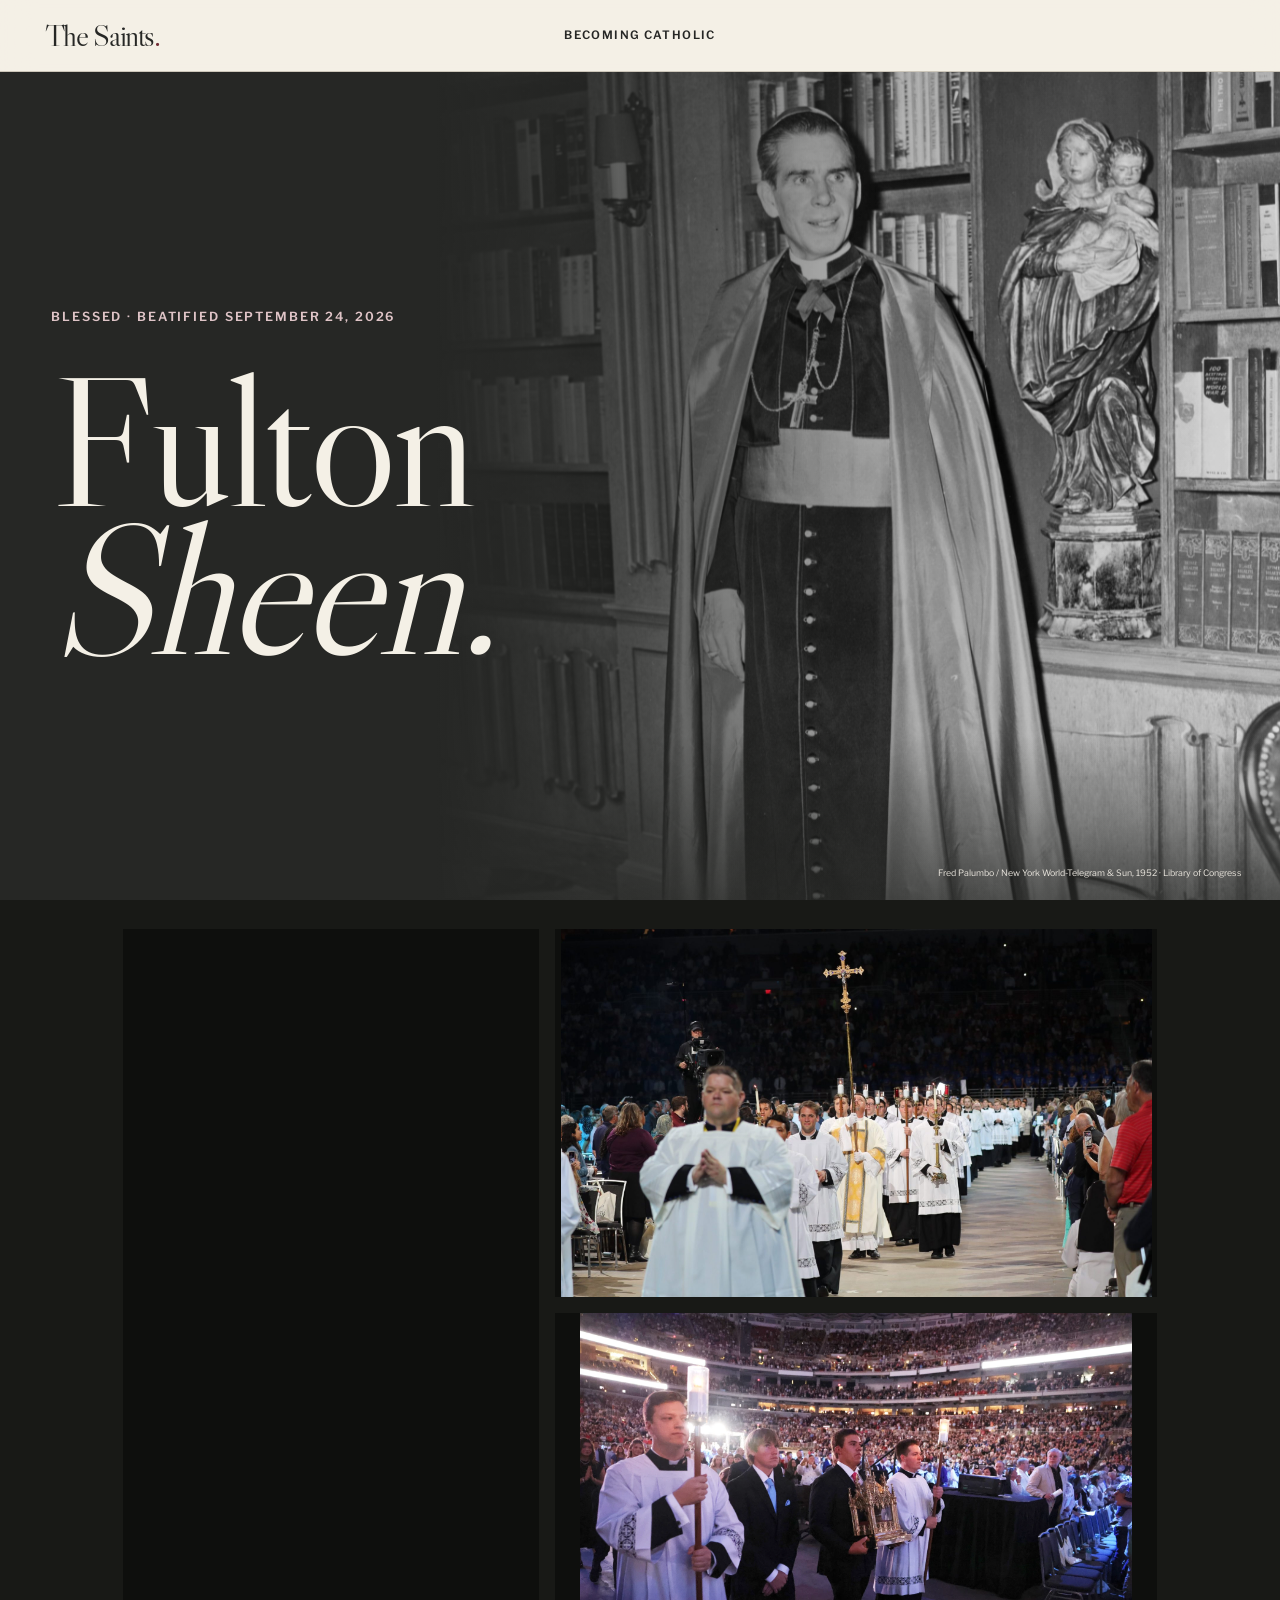
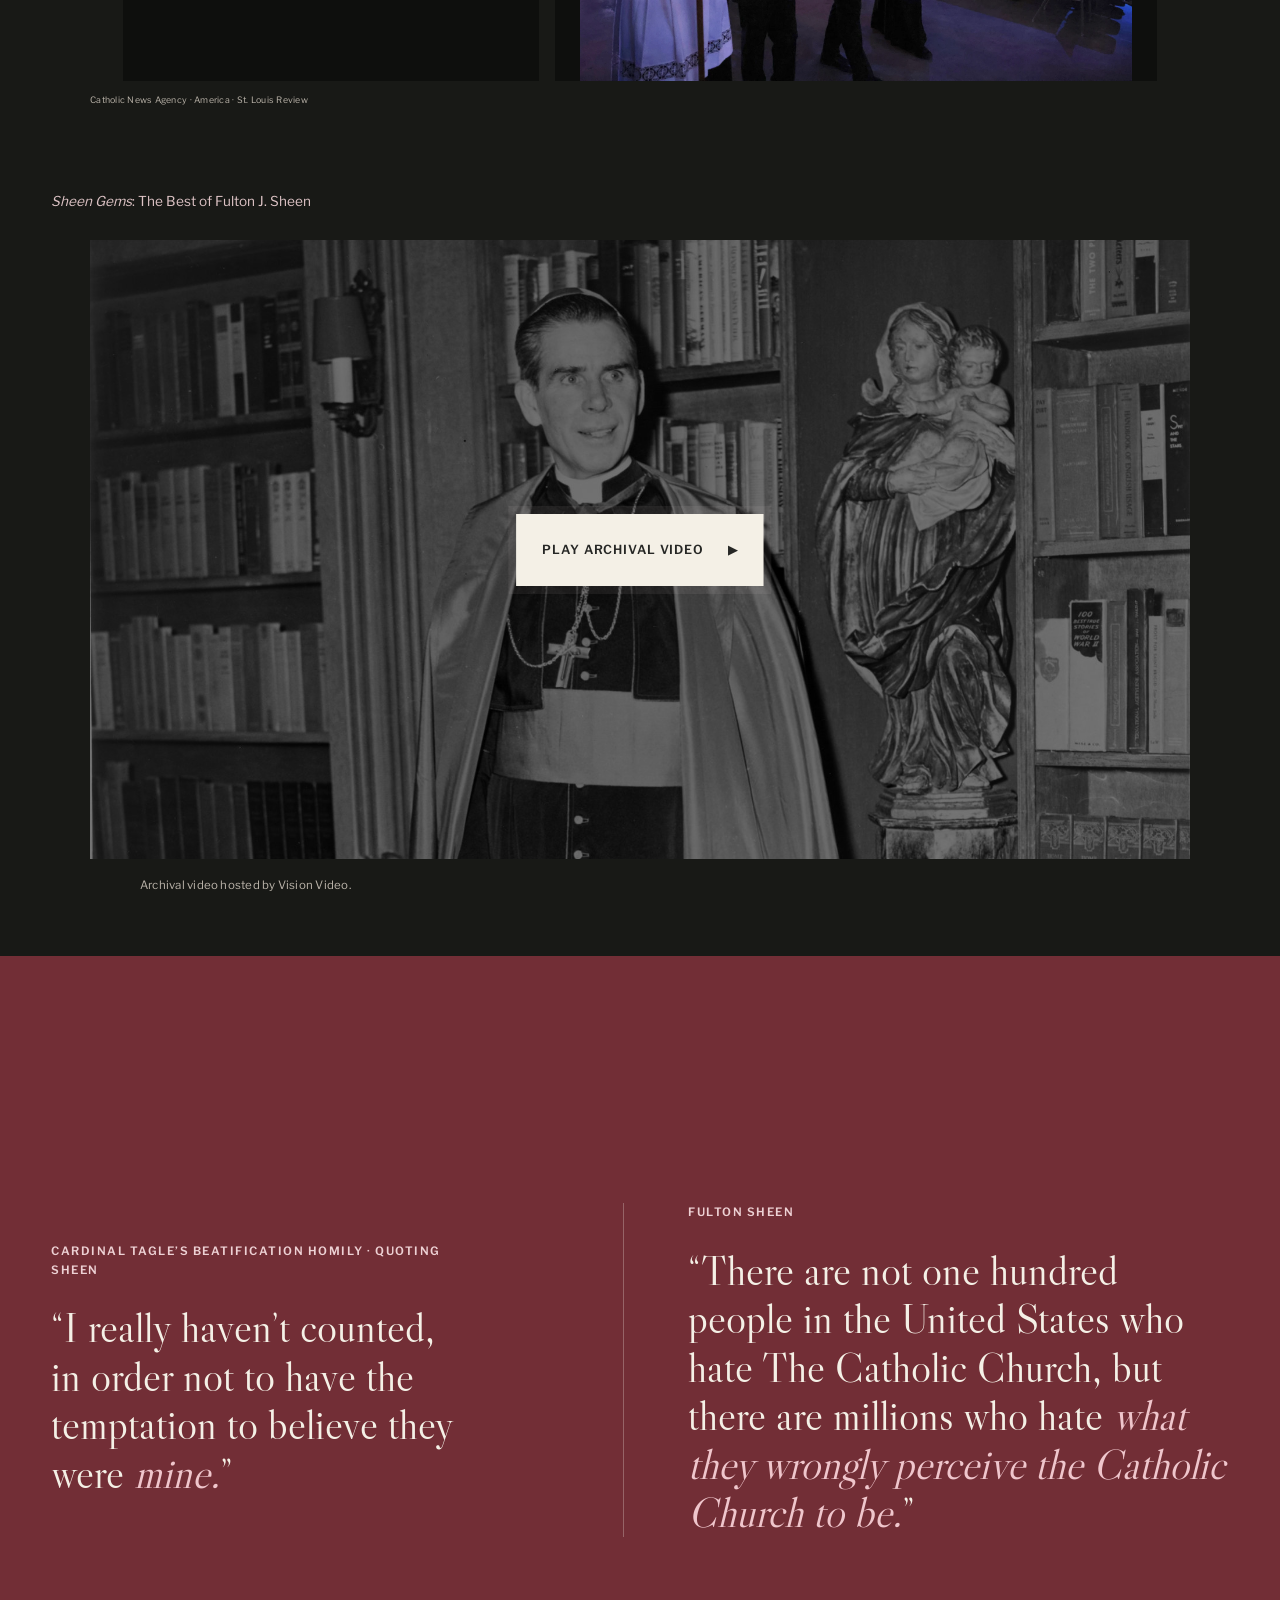
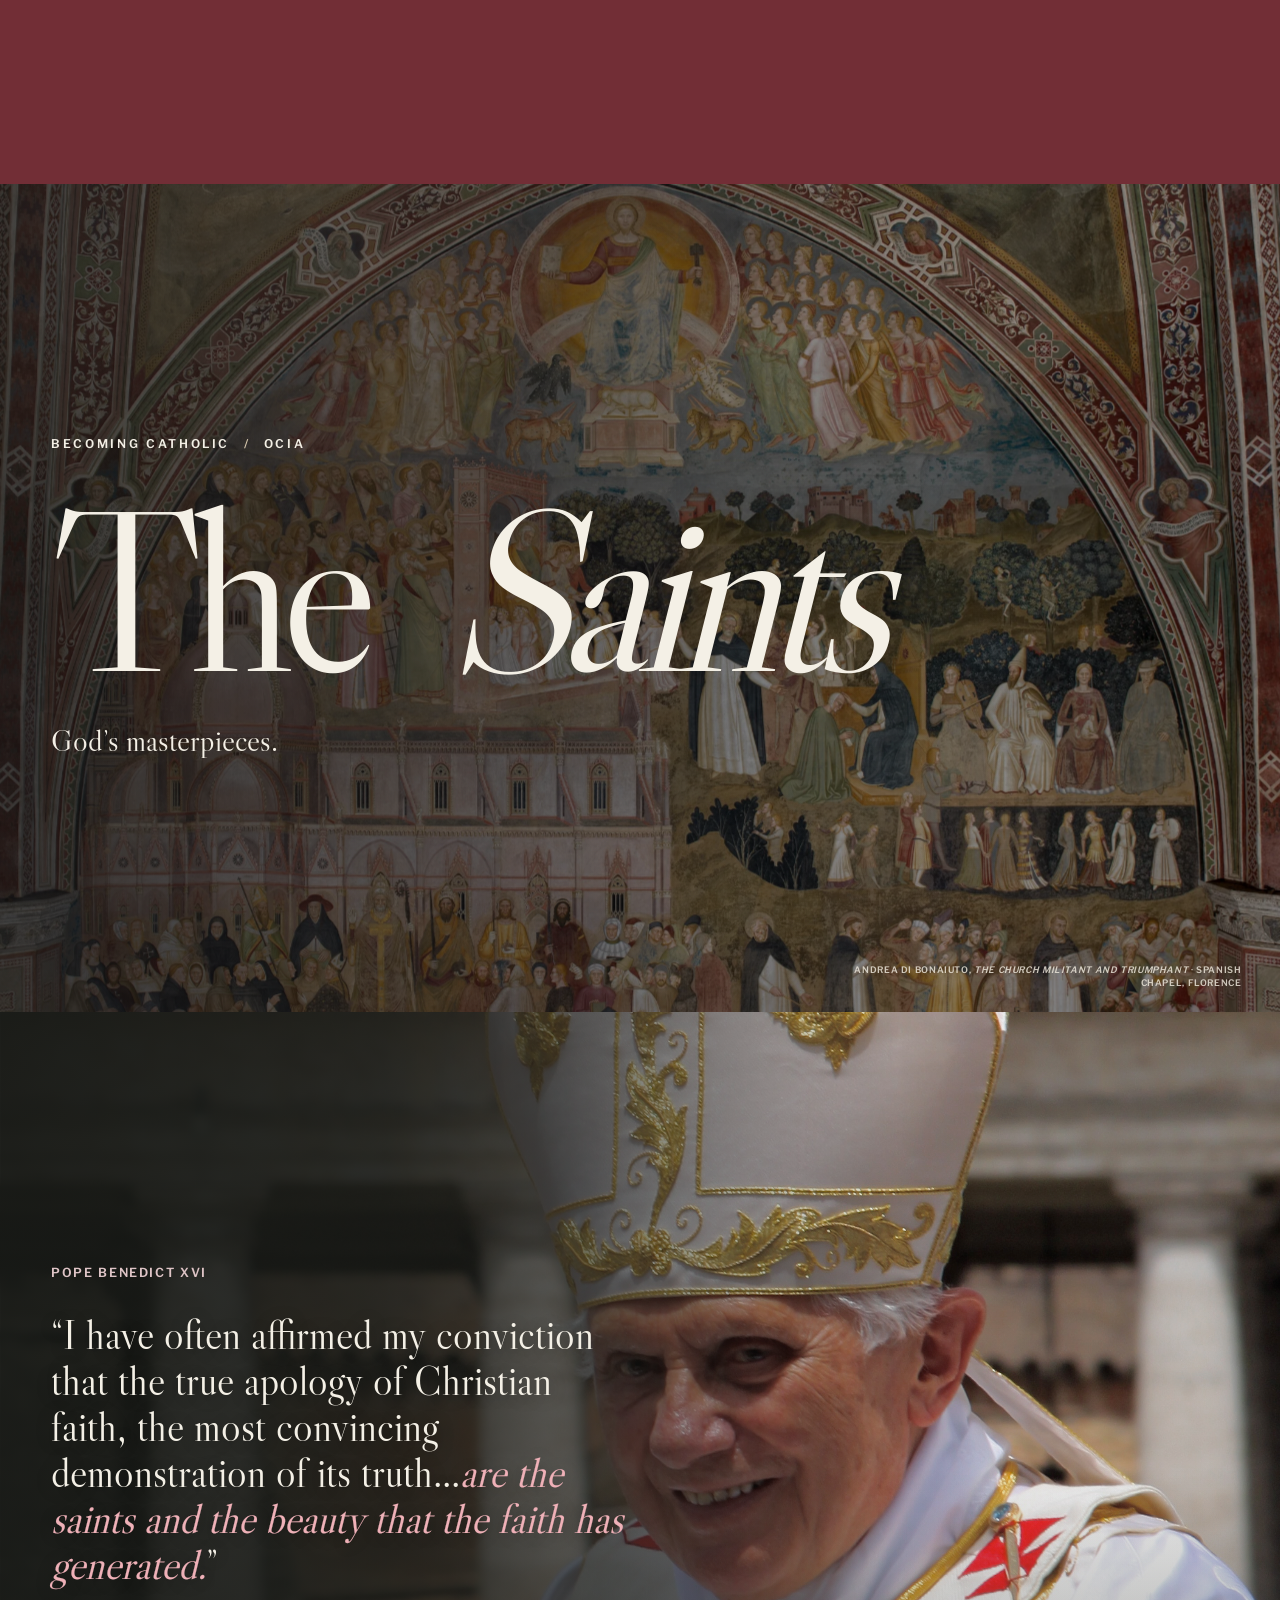
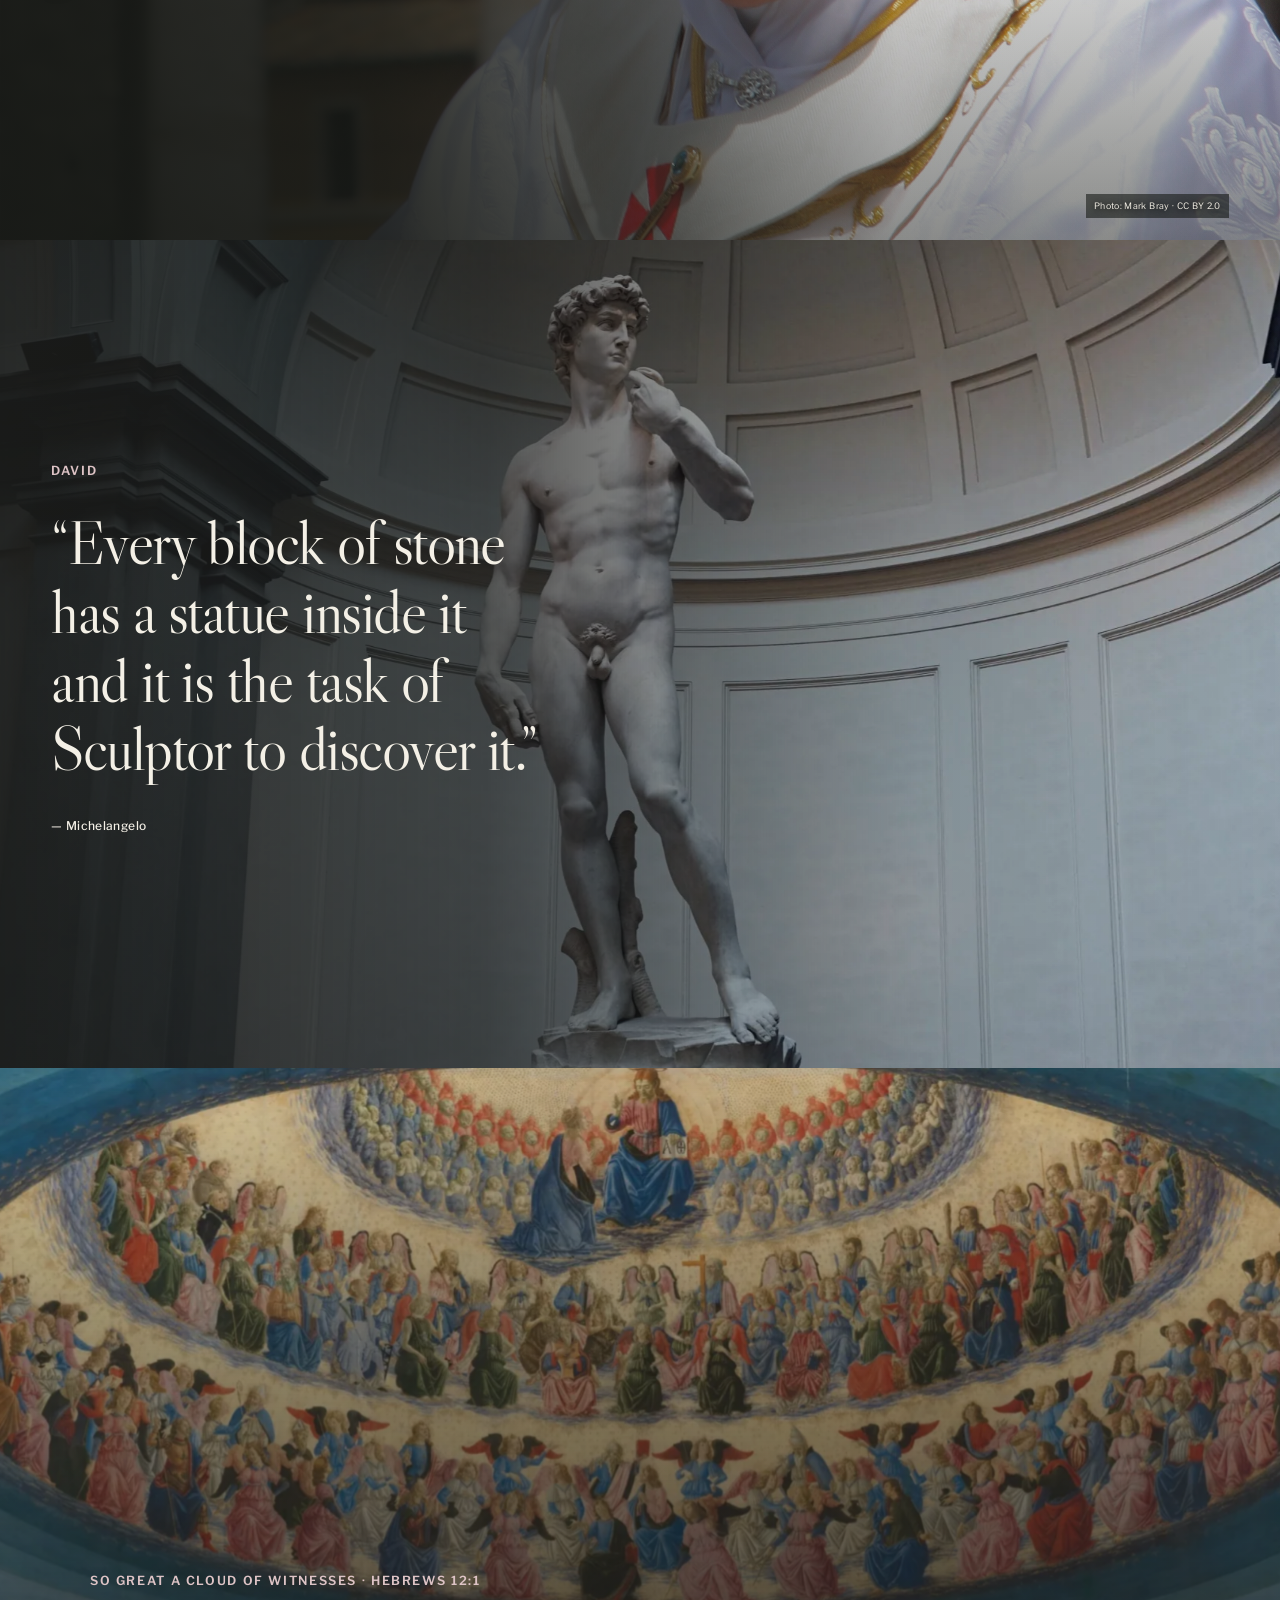
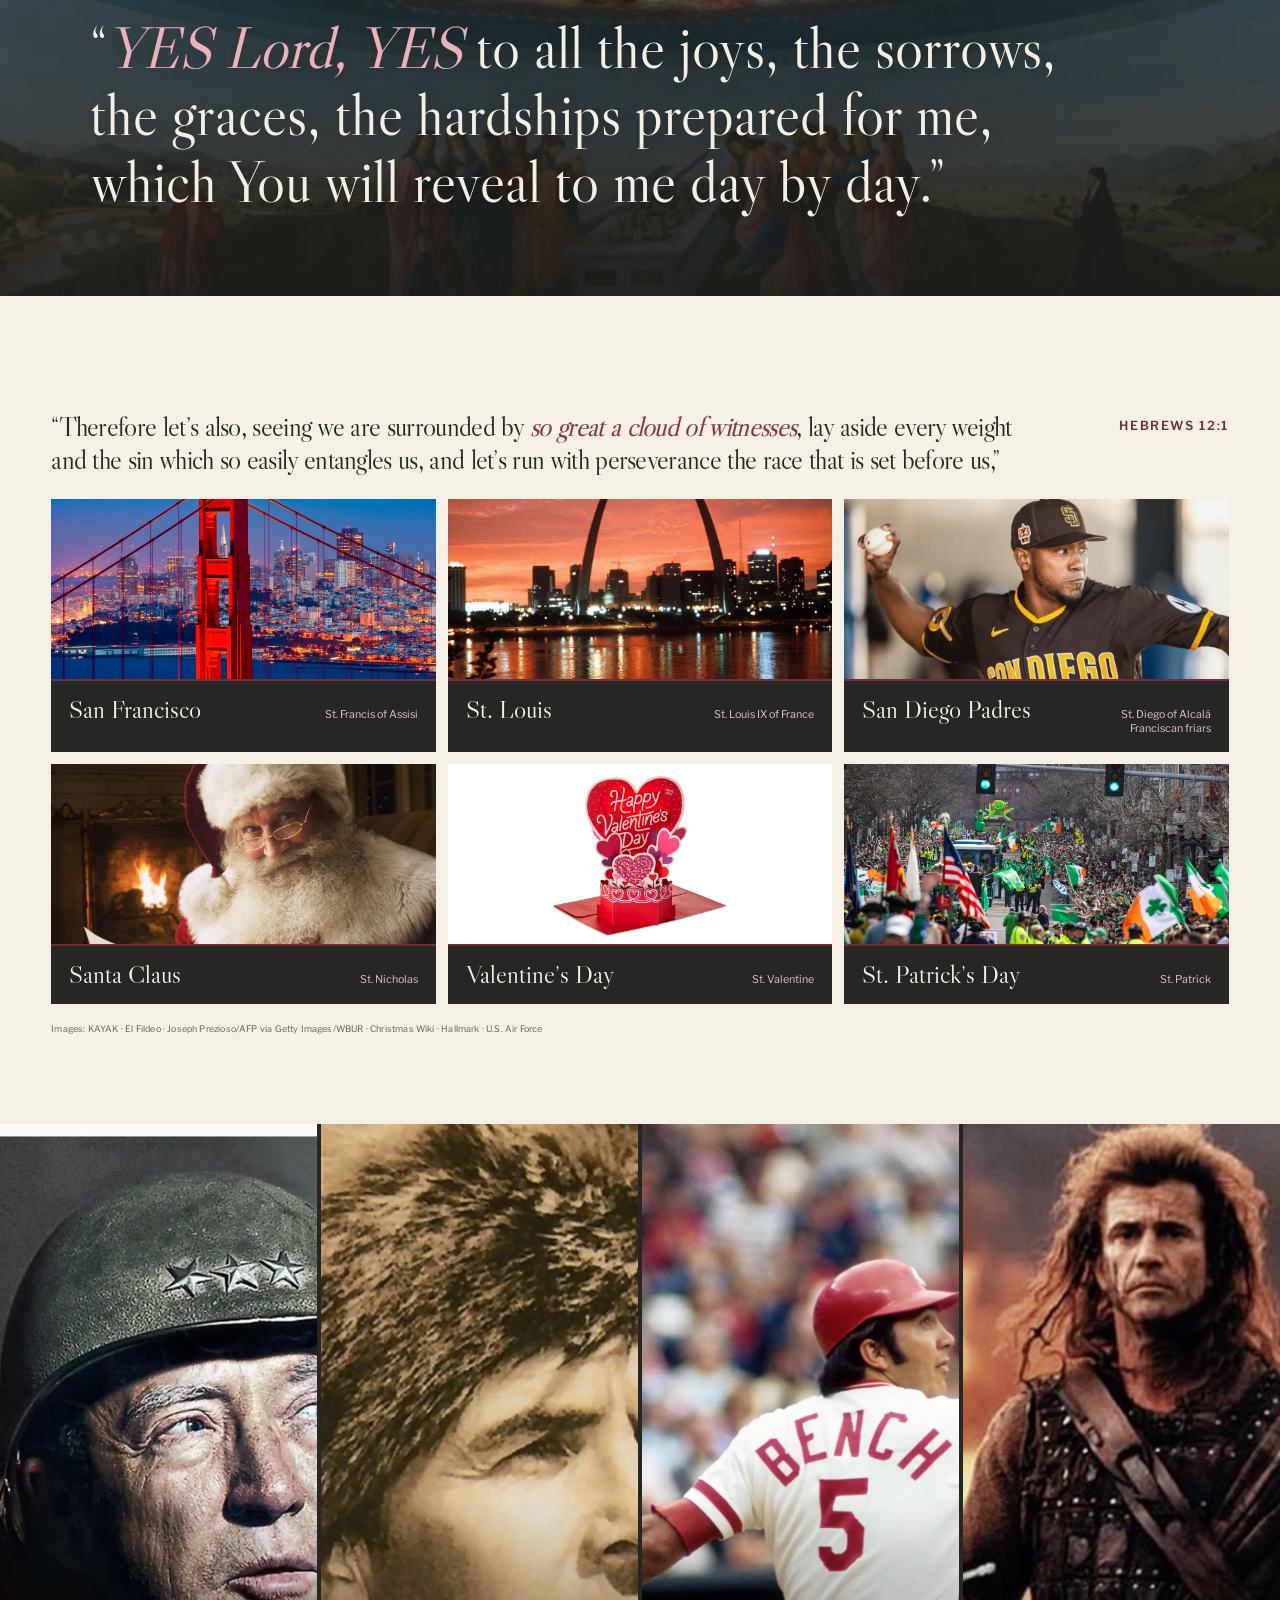
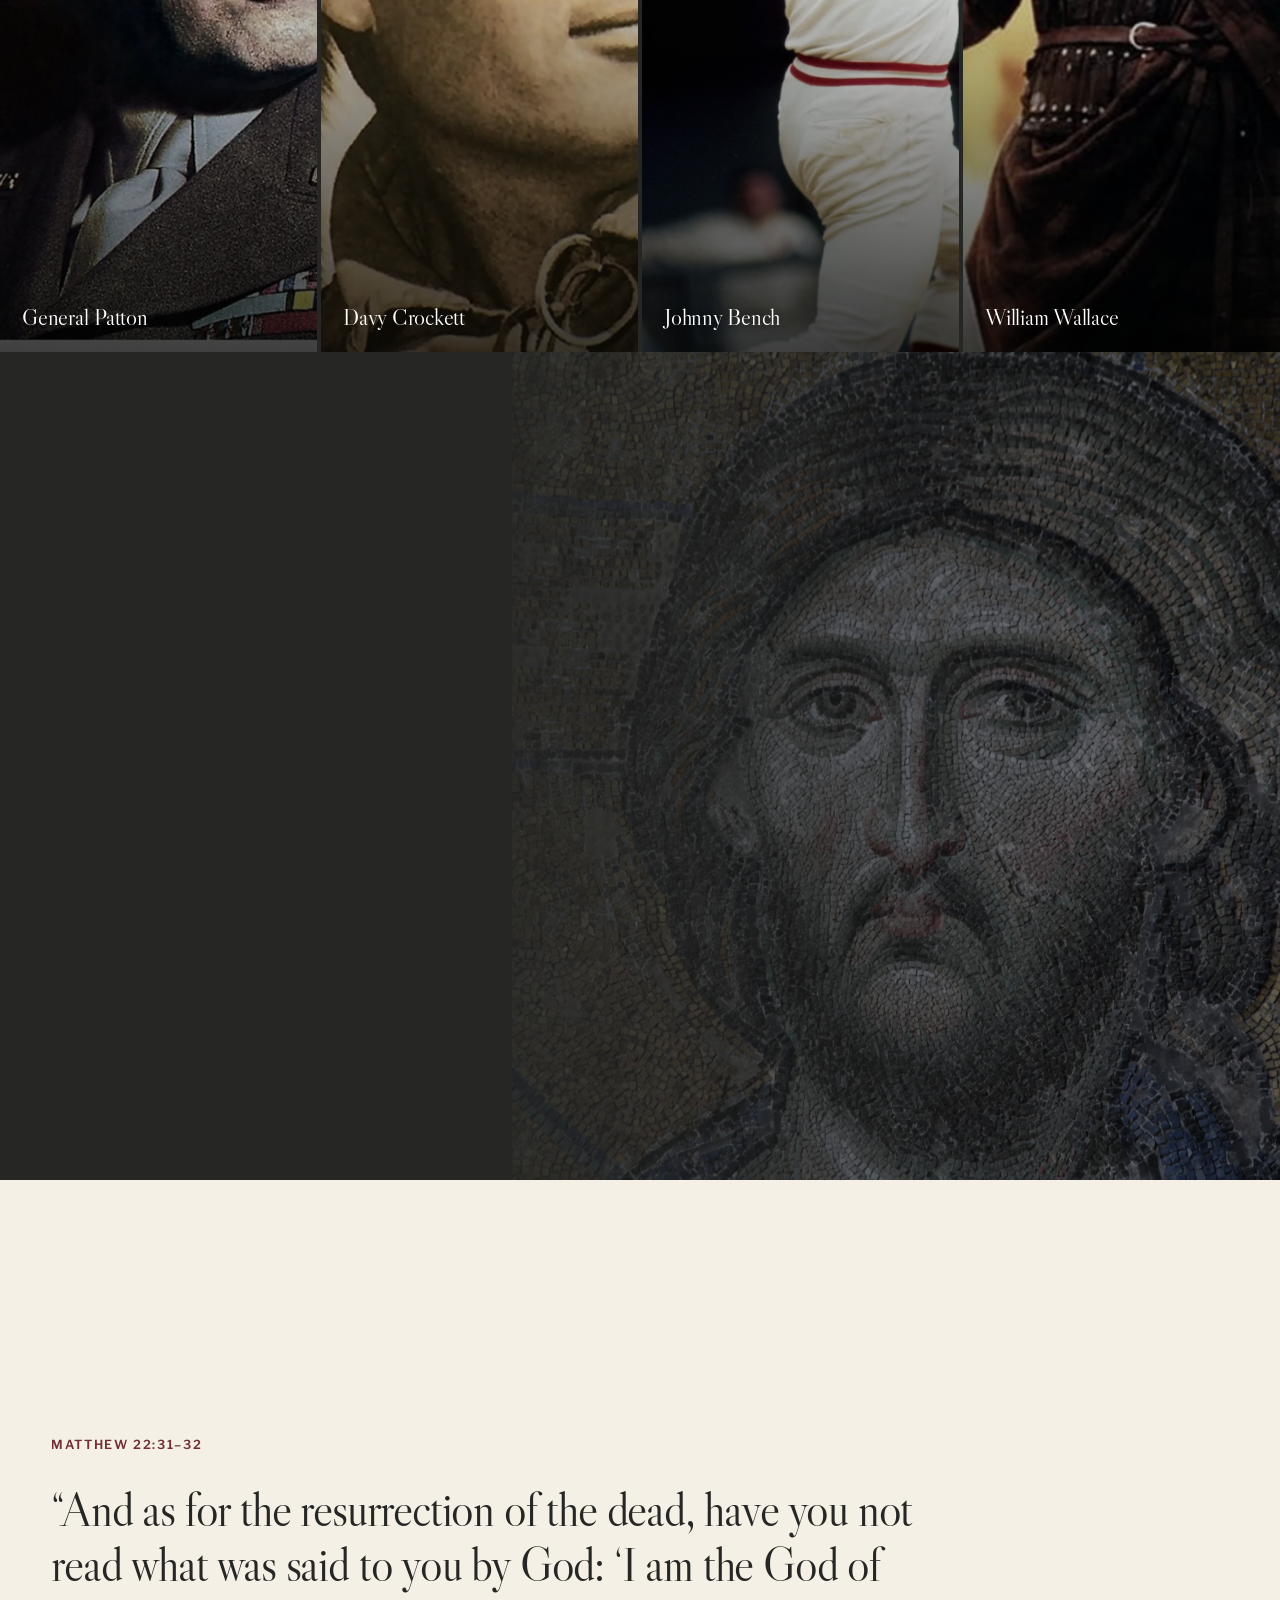
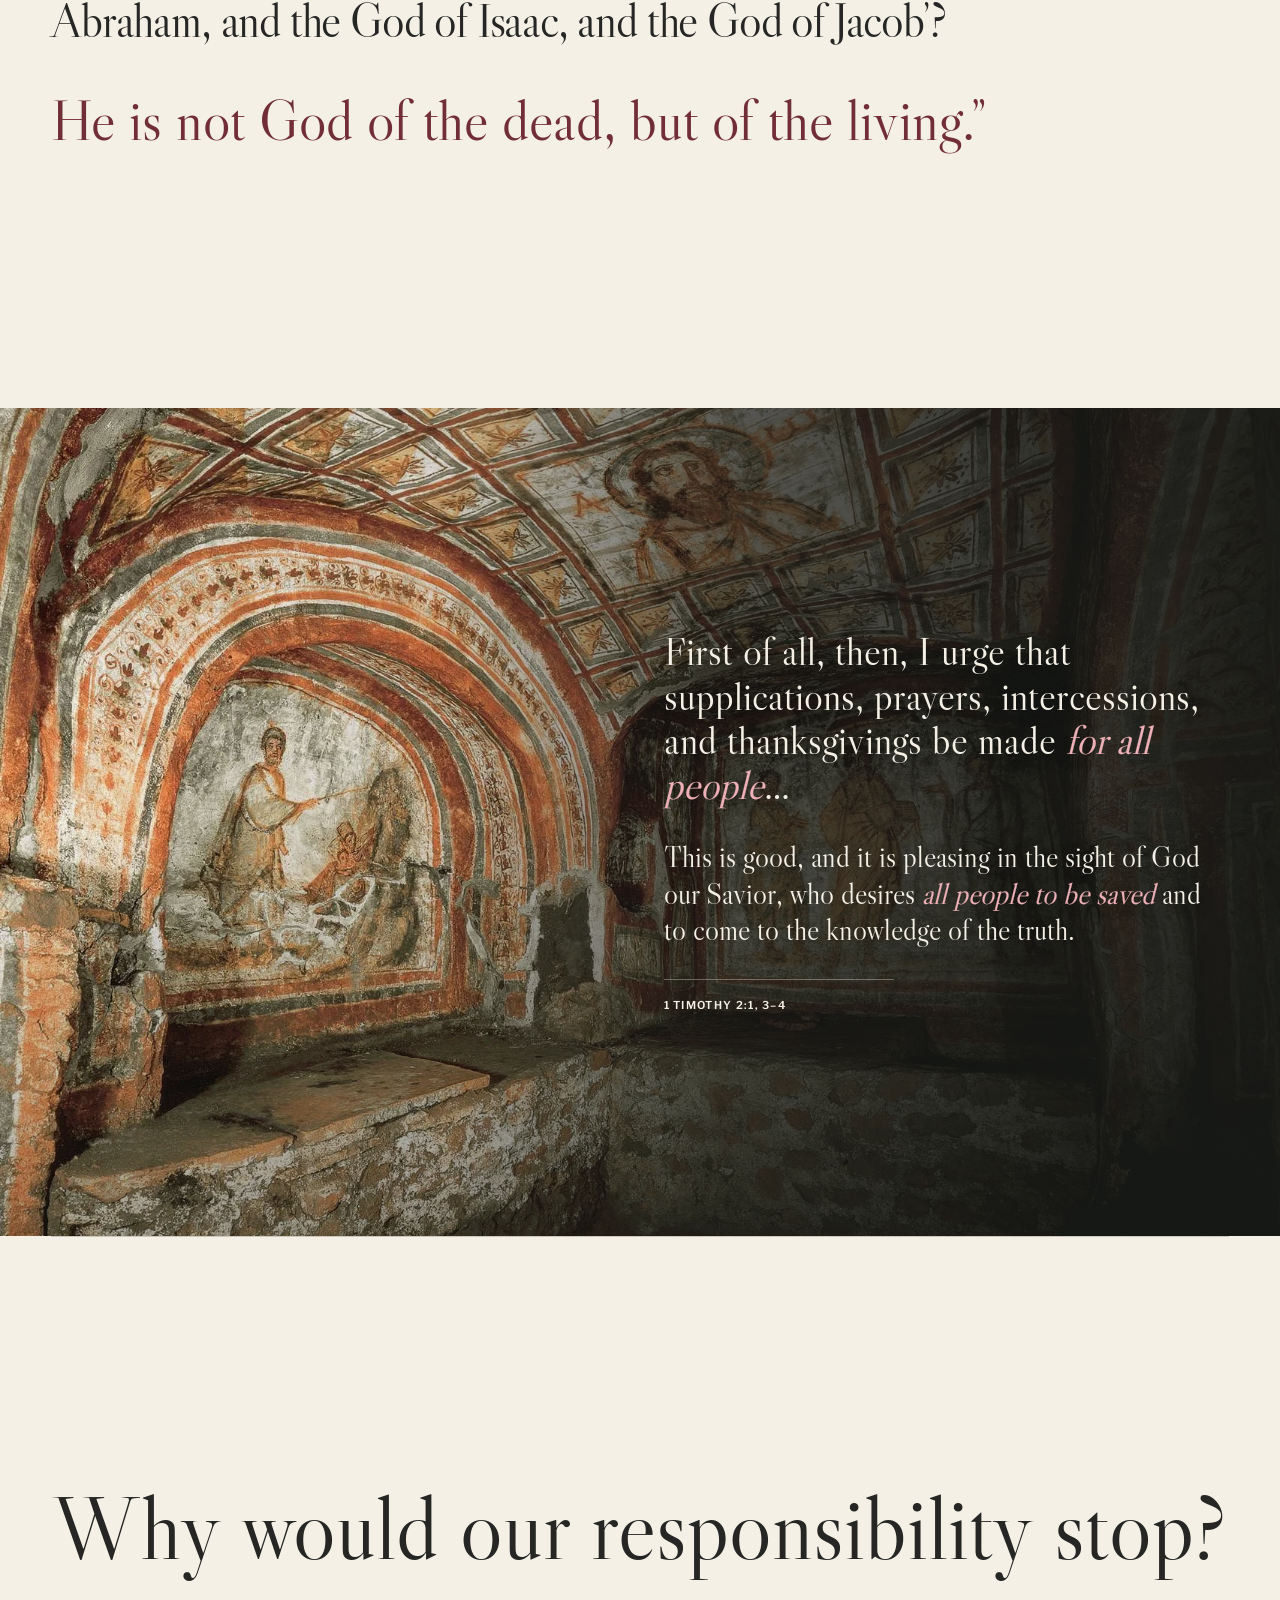
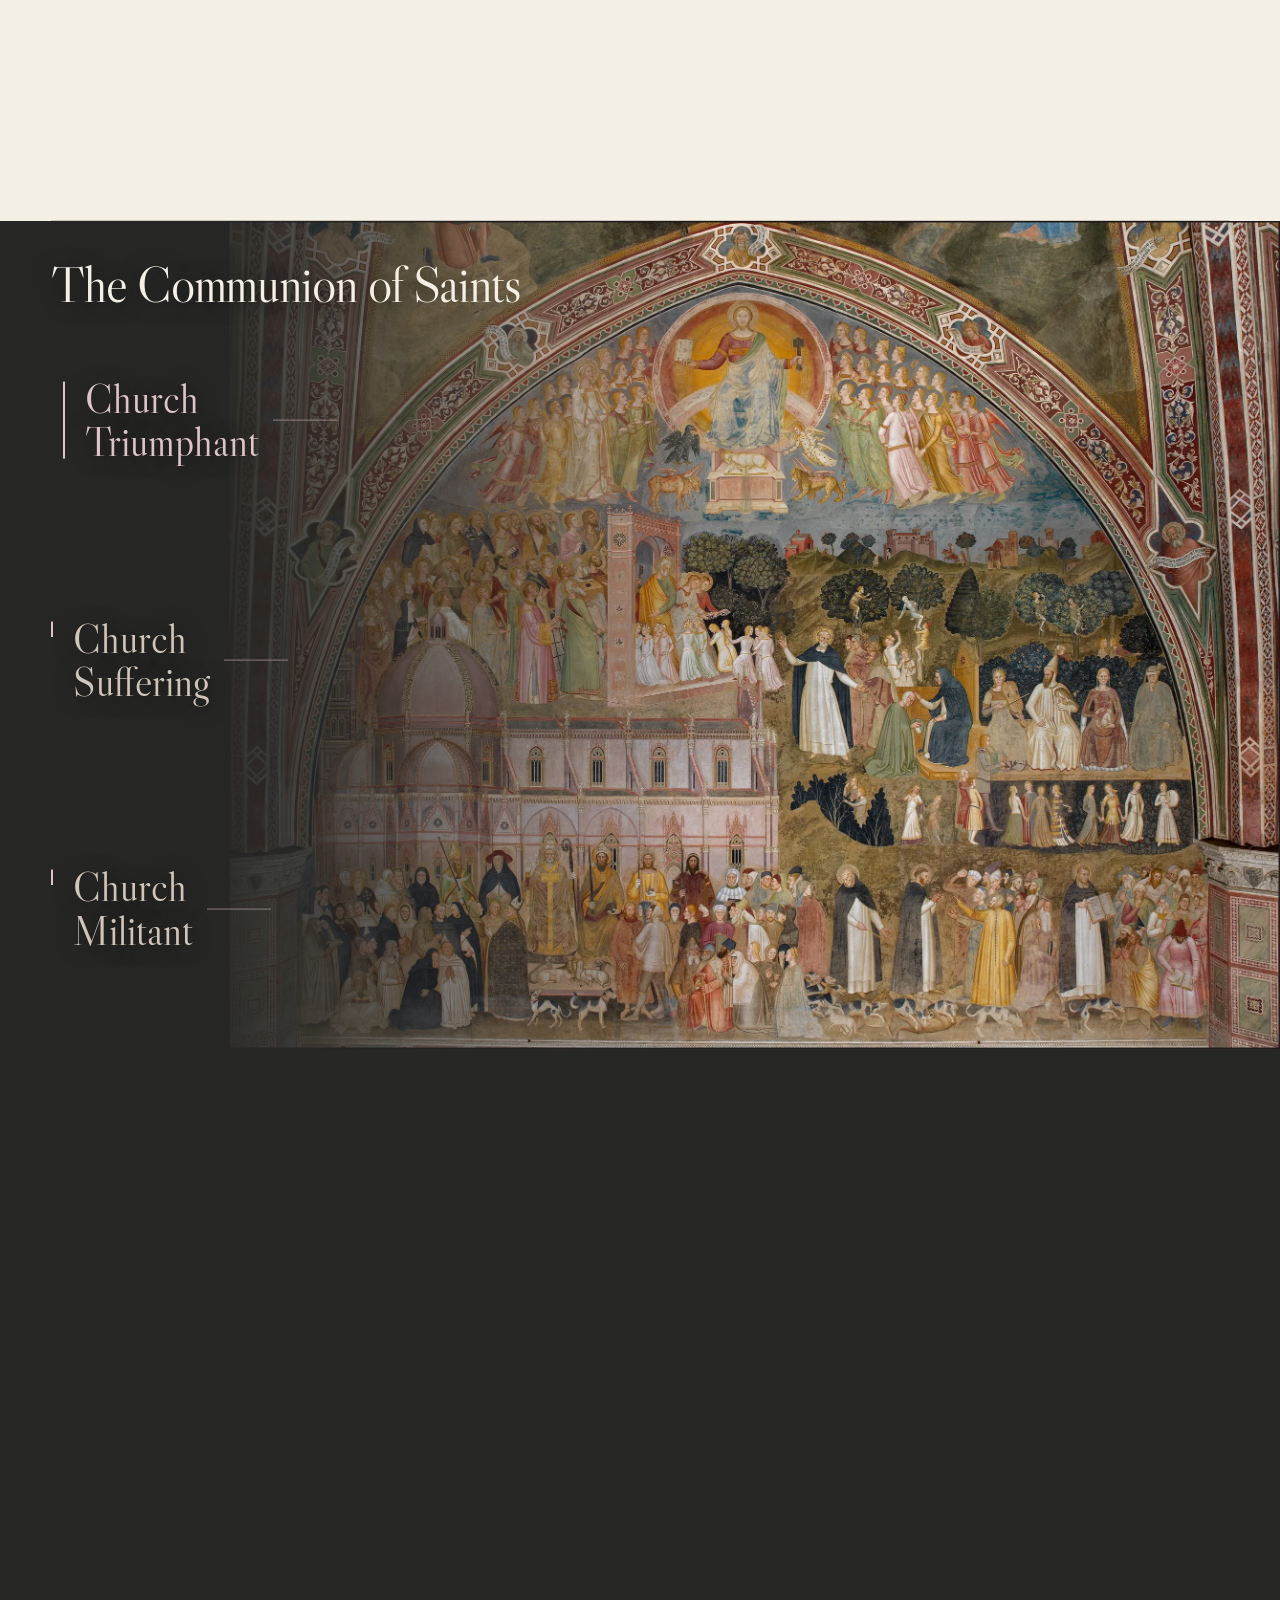
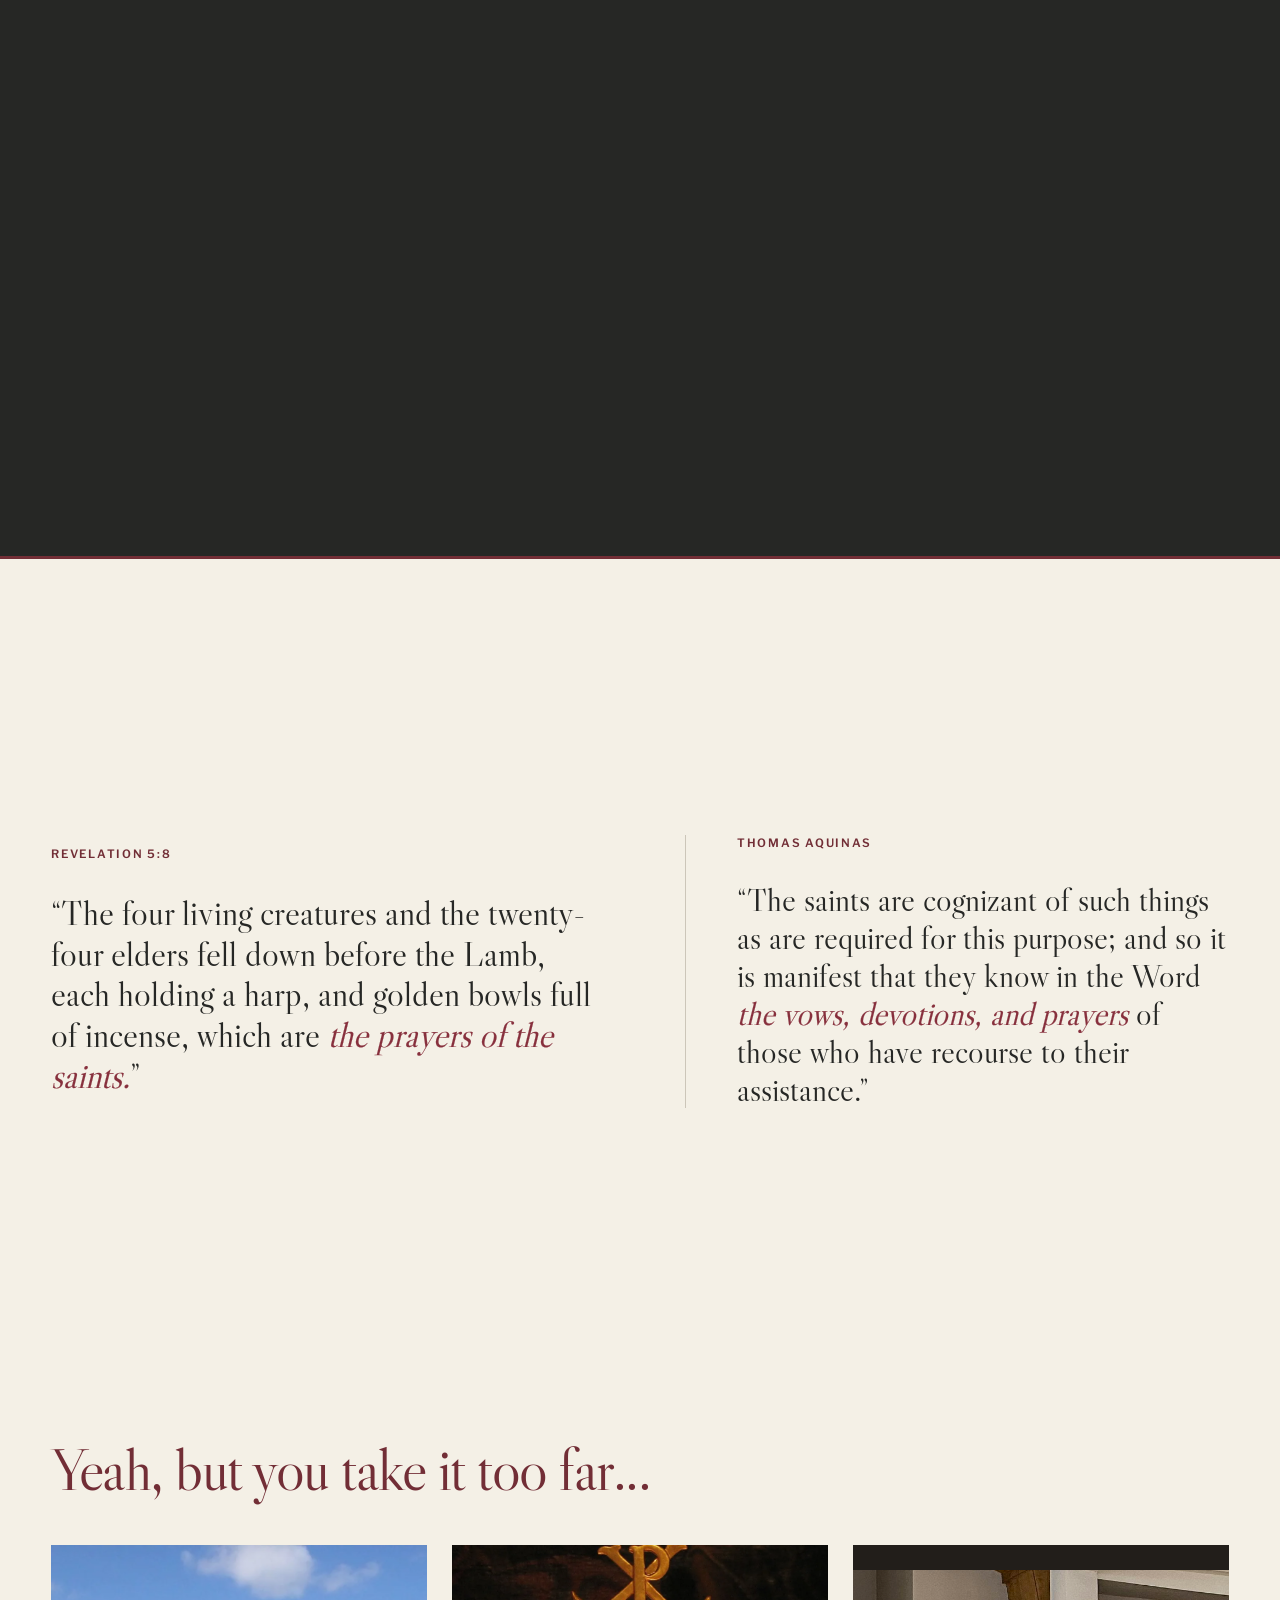
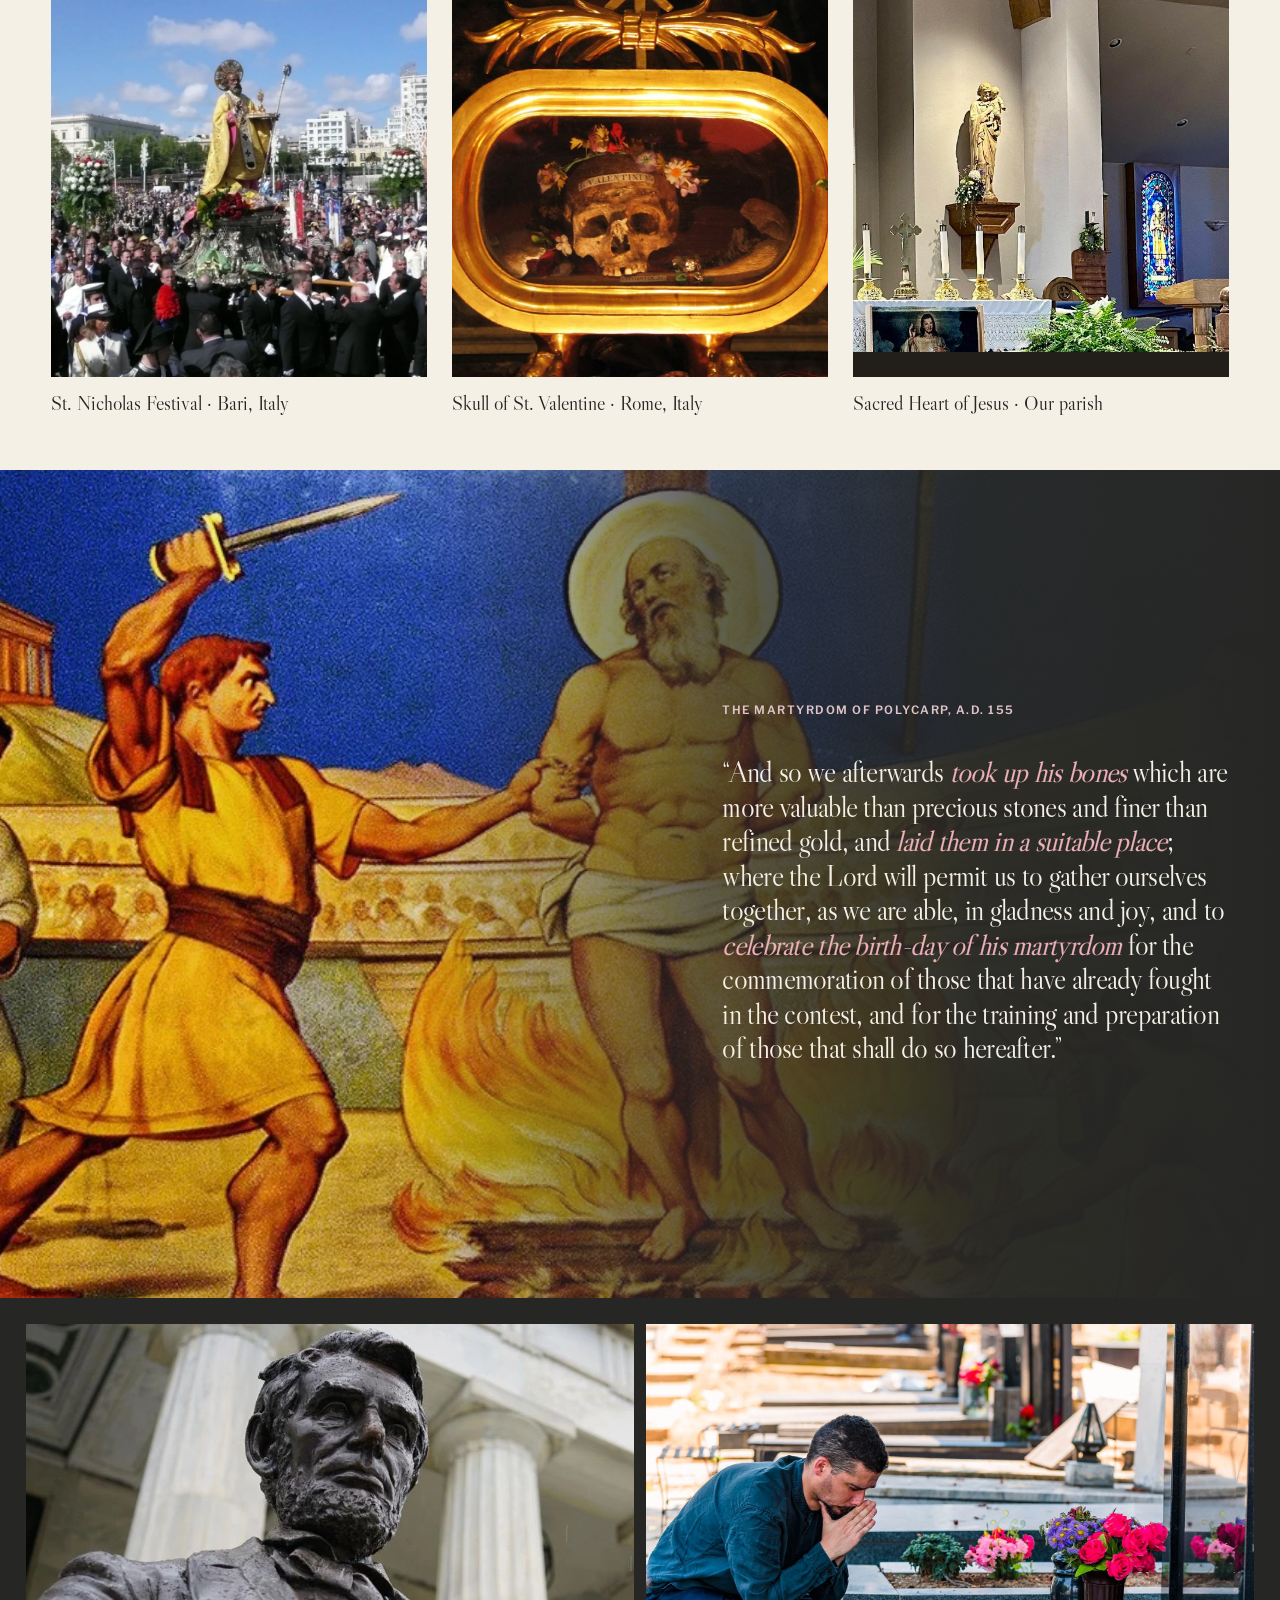
==== commit 7ebec434: "Keep both Fulton Sheen quotations on the opening quote slide" ====
--- a/index.html
+++ b/index.html
@@ -7,7 +7,7 @@
   <title>The Saints — Becoming Catholic · OCIA</title>
   <meta name="description" content="A scrollable OCIA presentation on the saints and the communion of saints.">
   <link rel="icon" href="favicon.svg" type="image/svg+xml">
-  <link rel="stylesheet" href="styles.css?v=20261003">
+  <link rel="stylesheet" href="styles.css?v=20261003-sheen-quotes">
   <script defer src="app.js?v=20261003"></script>
 </head>
 <body id="top">
@@ -46,7 +46,10 @@
       <p class="sheen-news-credit">Catholic News Agency · America · St. Louis Review</p>
     </section>
     <section class="sheen-watch wrap"><div class="watch-heading"><p><i>Sheen Gems</i>: The Best of Fulton J. Sheen</p></div><div class="video-shell" id="sheen-video"><div class="video-cover"><img src="sheen-1952.jpg" alt="Fulton Sheen portrait" loading="lazy" width="1892" height="2301"><button type="button" id="load-video" aria-label="Load archival Fulton Sheen video from YouTube">Play archival video <span aria-hidden="true">▶</span></button></div><noscript><iframe src="https://www.youtube-nocookie.com/embed/Wgk4mdXHsCw?start=5758&amp;rel=0&amp;playsinline=1" title="Sheen Gems: The Best of Fulton J. Sheen — archival video" allow="encrypted-media; picture-in-picture" allowfullscreen referrerpolicy="strict-origin-when-cross-origin"></iframe></noscript></div><p class="media-caption">Archival video hosted by Vision Video.</p></section>
-    <section class="sheen-quote"><div class="wrap"><span class="kicker">Cardinal Tagle’s beatification homily · quoting Sheen</span><blockquote>“I really haven’t counted, in order not to have the temptation to believe they were mine.”</blockquote></div></section>
+    <section class="sheen-quote" id="sheen-quotes" aria-label="Two quotations from Fulton Sheen"><div class="wrap sheen-quote-pair">
+      <figure><figcaption class="kicker">Cardinal Tagle’s beatification homily · quoting Sheen</figcaption><blockquote>“I really haven’t counted, in order not to have the temptation to believe they were <em>mine.</em>”</blockquote></figure>
+      <figure><figcaption class="kicker">Fulton Sheen</figcaption><blockquote>“There are not one hundred people in the United States who hate The Catholic Church, but there are millions who hate <em>what they wrongly perceive the Catholic Church to be.</em>”</blockquote></figure>
+    </div></section>
 
     <section class="hero chapter" id="beauty" data-chapter="The Saints">
       <div class="hero-media"><img src="communion.webp" alt="Andrea di Bonaiuto’s fresco of the Church" fetchpriority="high" width="2200" height="1731"><div class="hero-shade"></div></div>
--- a/styles.css
+++ b/styles.css
@@ -684,6 +684,21 @@
  .news-tile blockquote{font-size:1.55rem}
 }
 
+/* Keep both opening Sheen quotations together in one presentation frame. */
+.sheen-quote{padding-block:clamp(40px,7vh,80px)}
+.sheen-quote .sheen-quote-pair{display:grid;grid-template-columns:.9fr 1.1fr;gap:clamp(40px,6vw,100px);align-items:center}
+.sheen-quote-pair figure{margin:0}
+.sheen-quote-pair figure+figure{border-left:1px solid rgba(244,240,230,.28);padding-left:clamp(32px,5vw,80px)}
+.sheen-quote-pair .kicker{display:block;max-width:34em;font-size:clamp(.65rem,.9vw,.85rem);line-height:1.6;margin:0 0 24px}
+.sheen-quote .sheen-quote-pair blockquote{font-size:clamp(2rem,3.3vw,4.25rem);line-height:1.15;margin:0;text-wrap:pretty}
+.sheen-quote-pair blockquote em{color:#efc6cc}
+@media(max-width:760px){
+ .sheen-quote .sheen-quote-pair{grid-template-columns:1fr;gap:32px}
+ .sheen-quote-pair figure+figure{border-left:0;border-top:1px solid rgba(244,240,230,.28);padding:32px 0 0}
+ .sheen-quote-pair .kicker{margin-bottom:16px}
+ .sheen-quote .sheen-quote-pair blockquote{font-size:clamp(1.7rem,5.7vw,2.4rem)}
+}
+
 /* The complete Spe salvi passage over Benedict's portrait. */
 .spe-salvi-frame .benedict-quote-layout>div{width:52%;max-width:800px}
 .spe-salvi-frame .benedict-quote-layout blockquote{font-size:clamp(1.5rem,2.15vw,3rem);line-height:1.22;margin-top:26px}
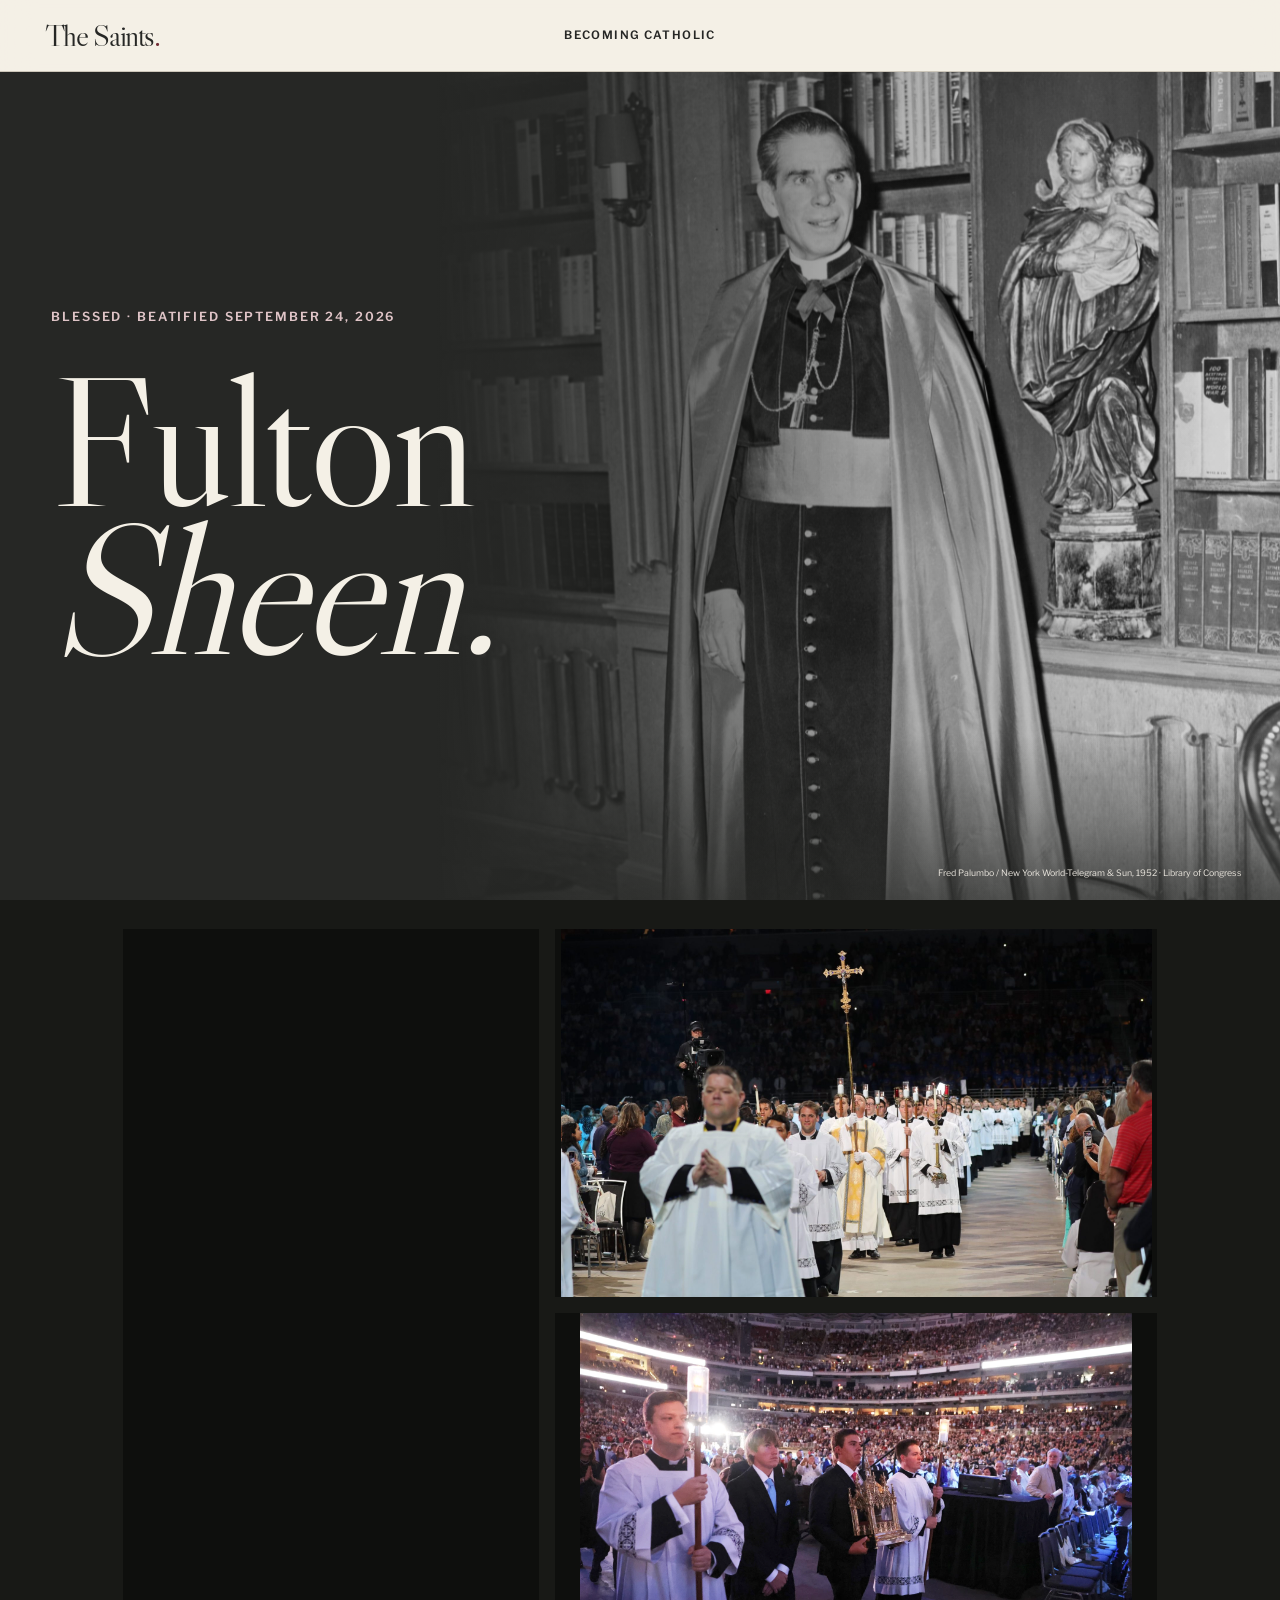
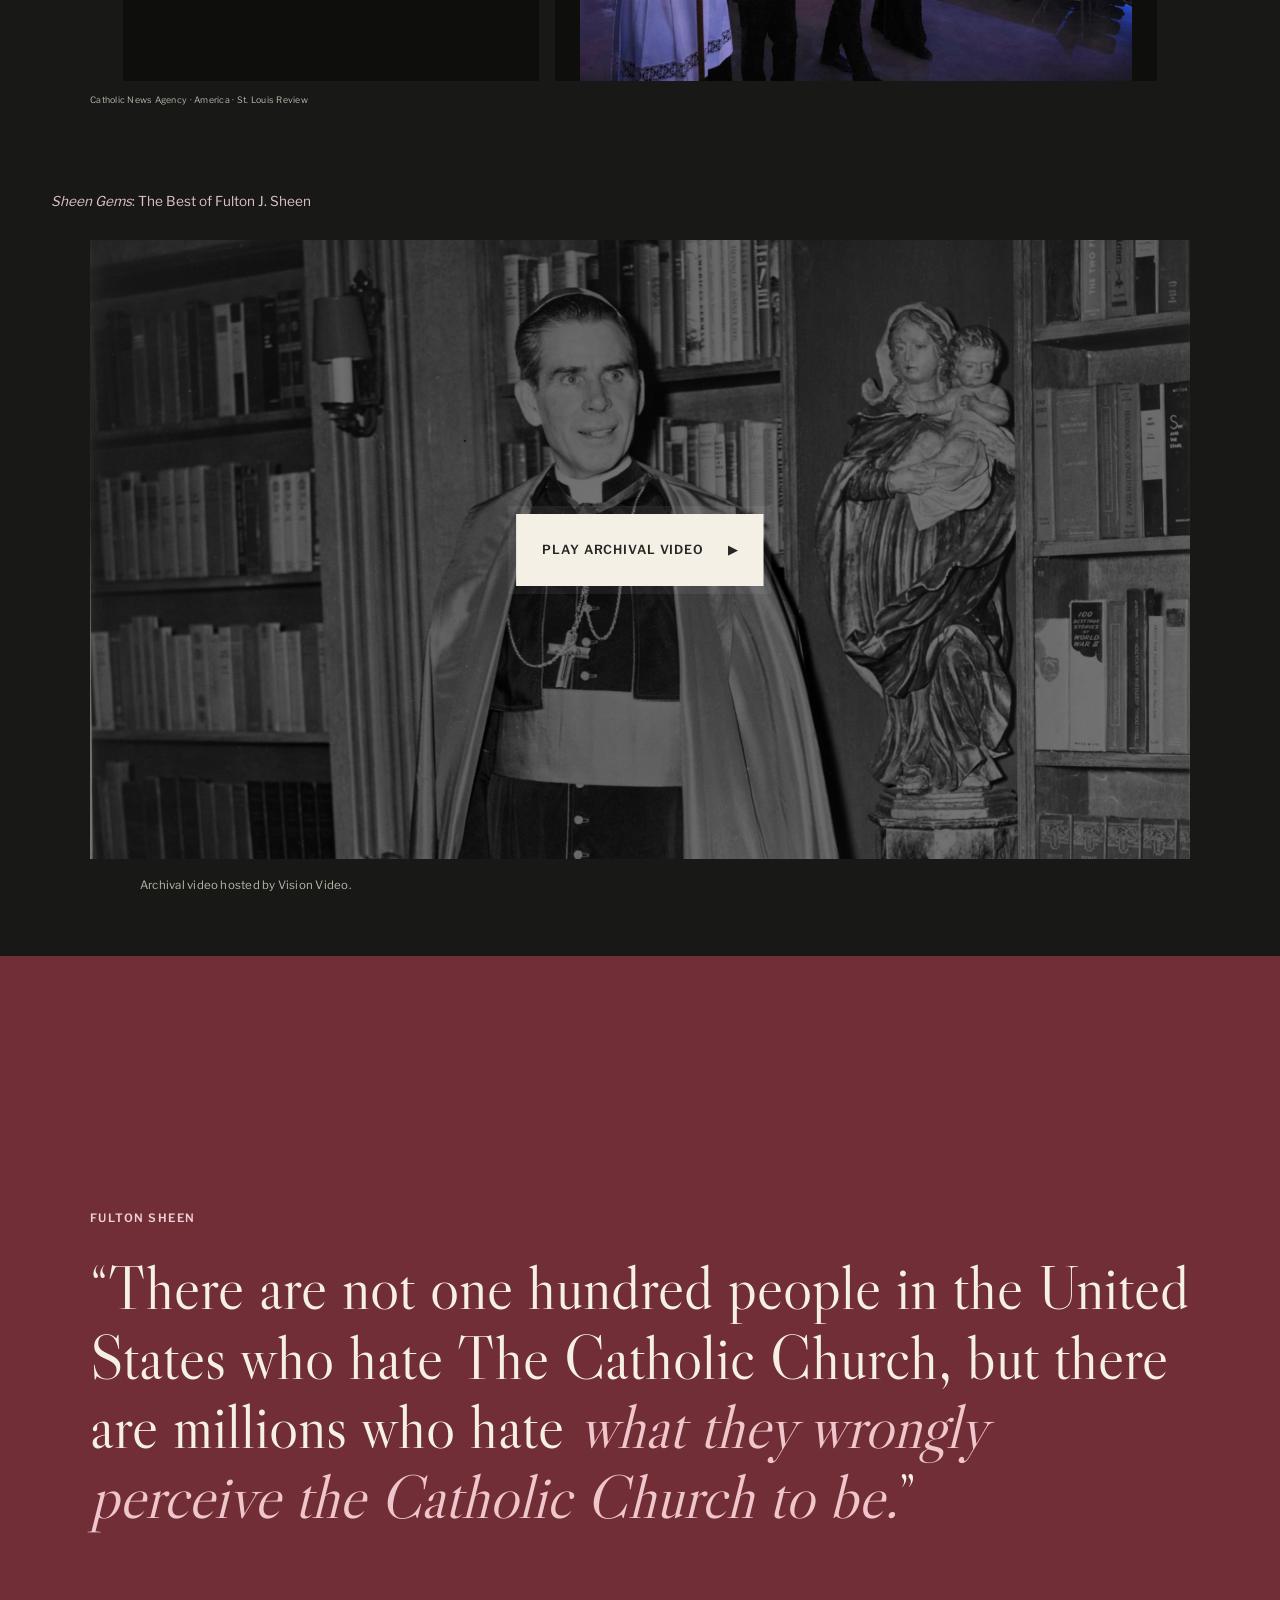
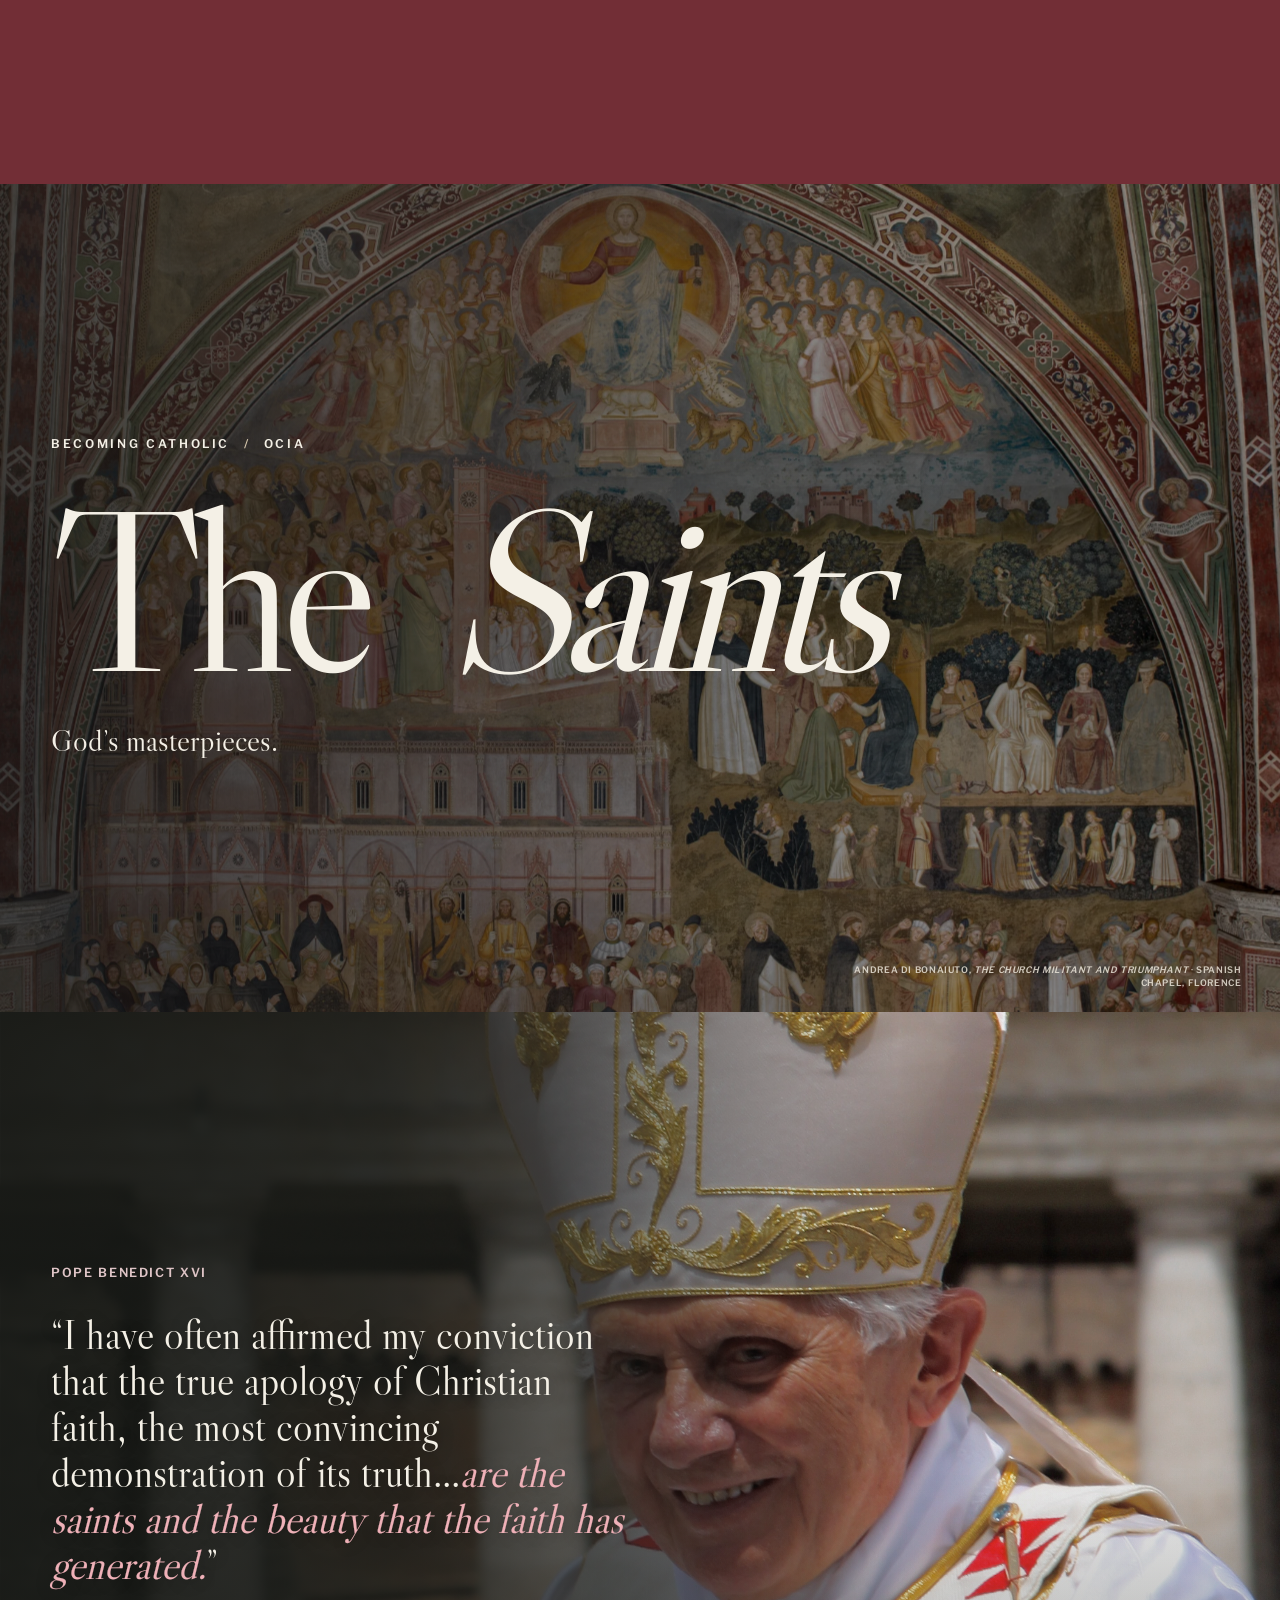
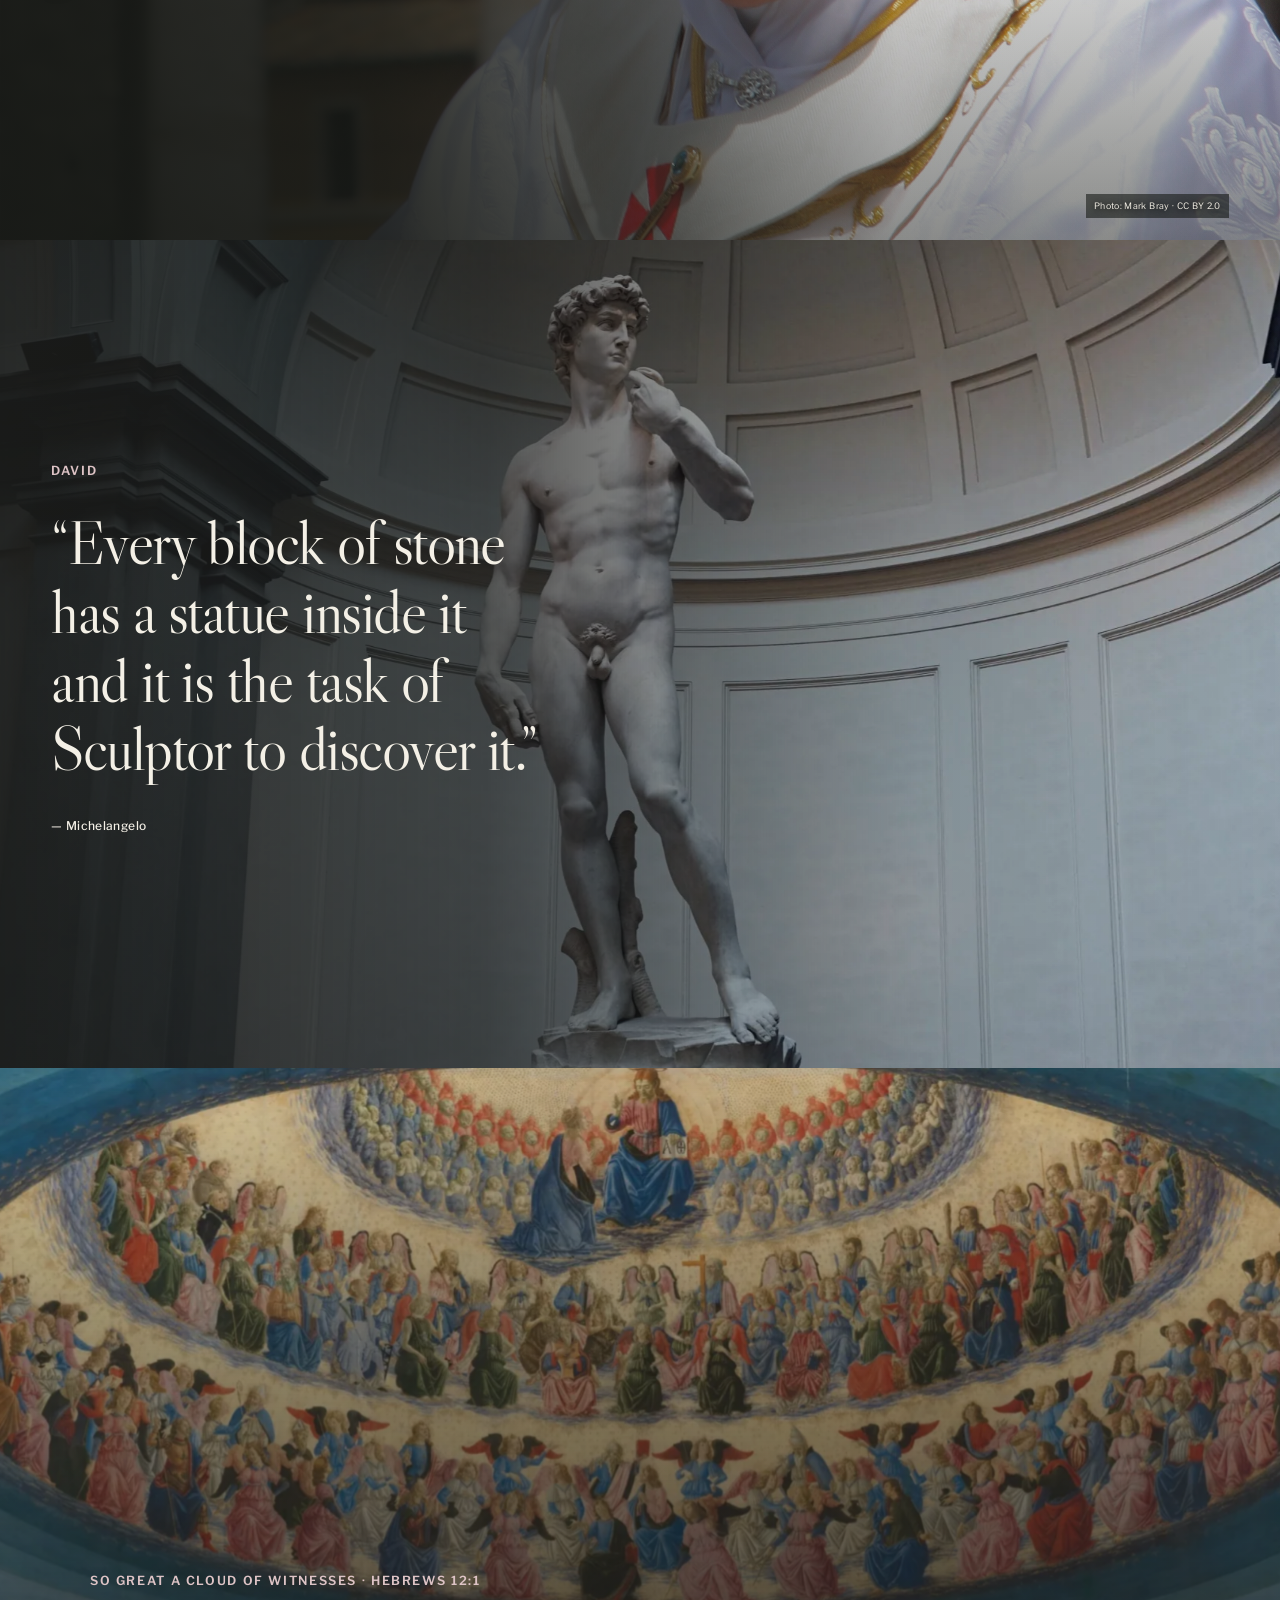
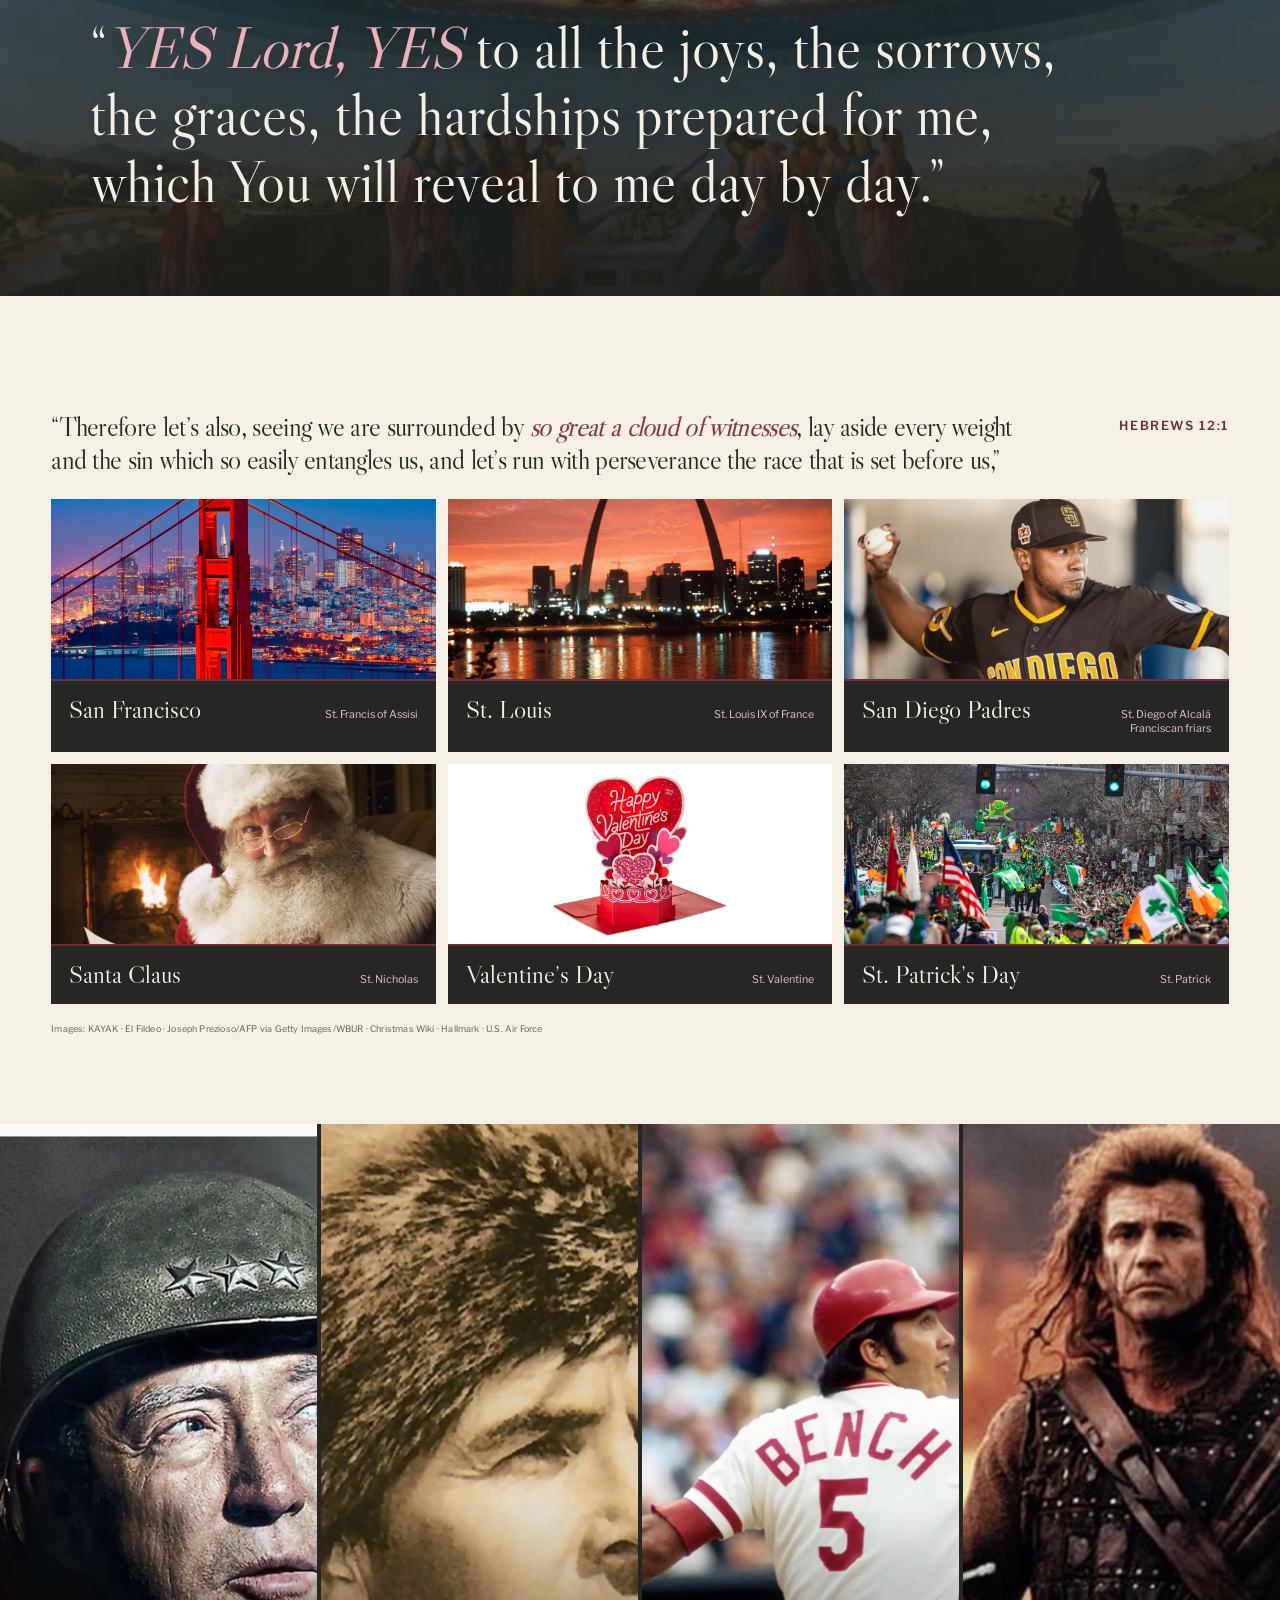
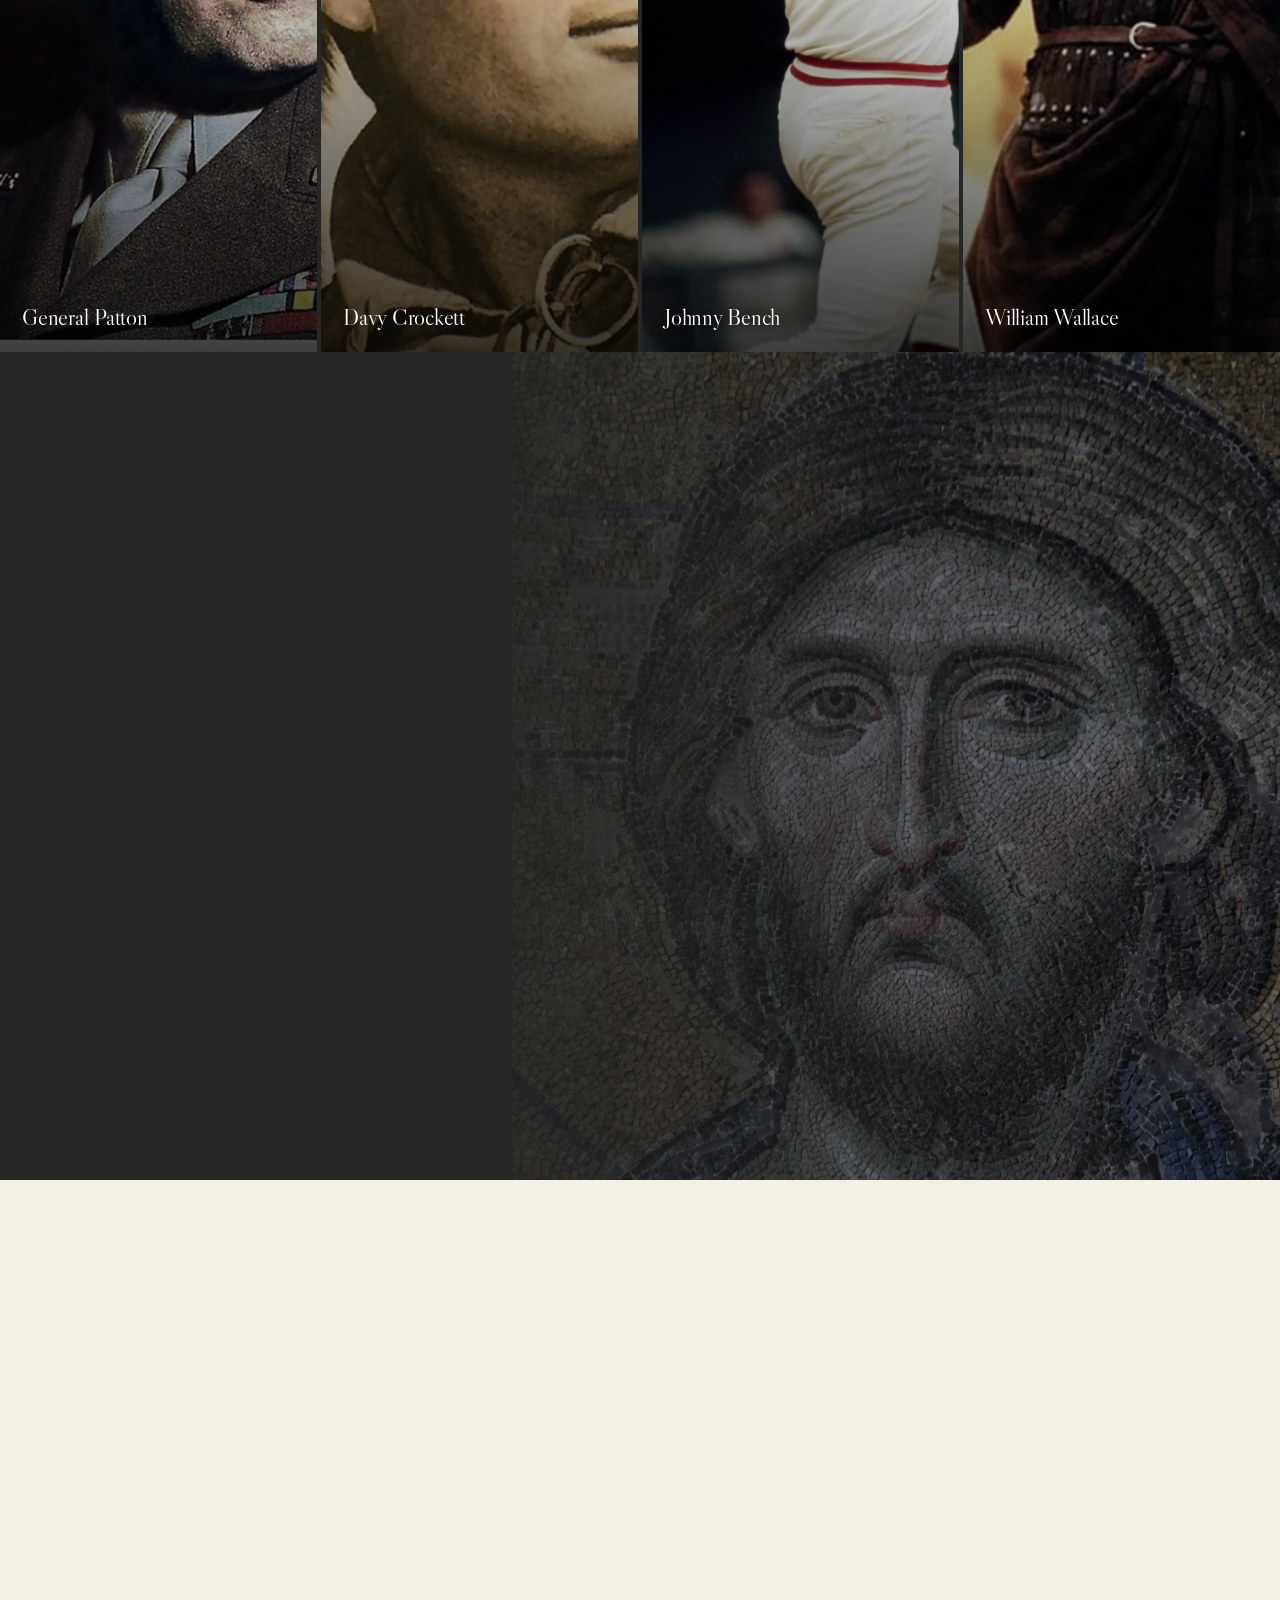
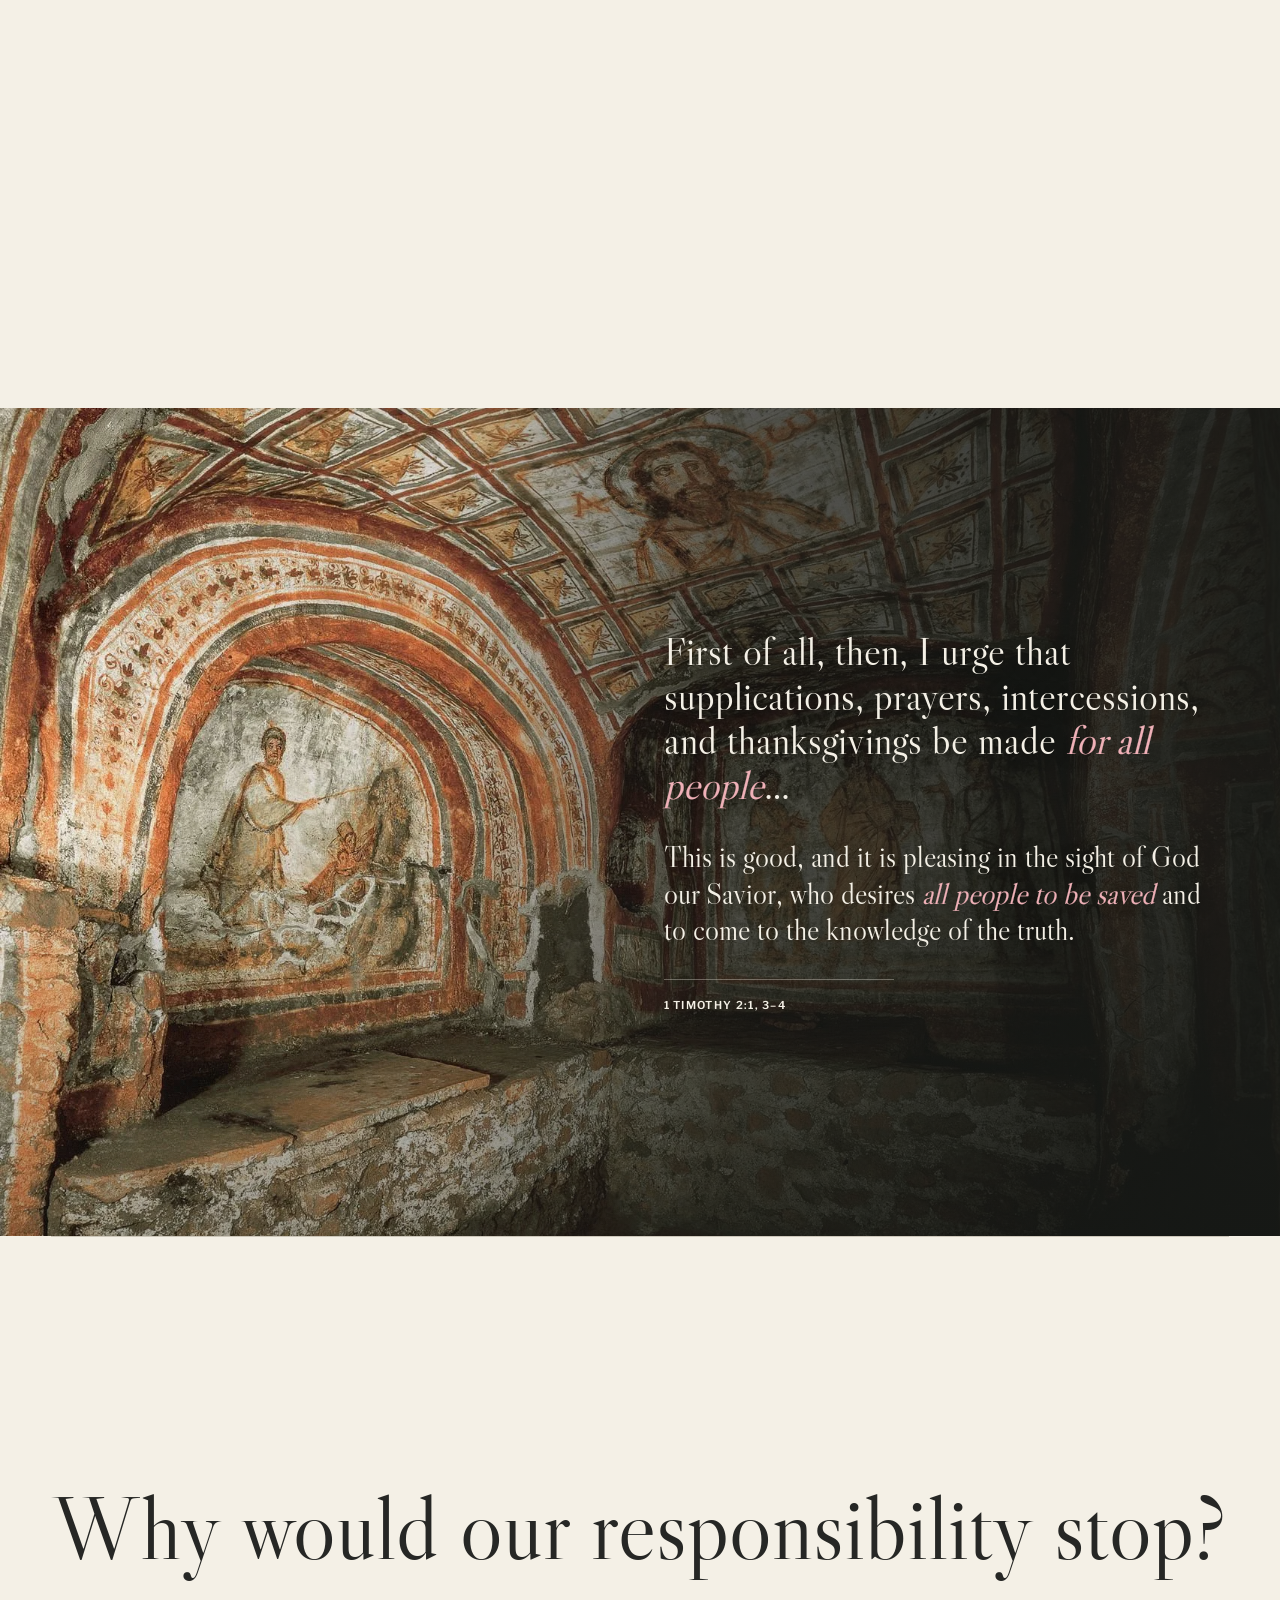
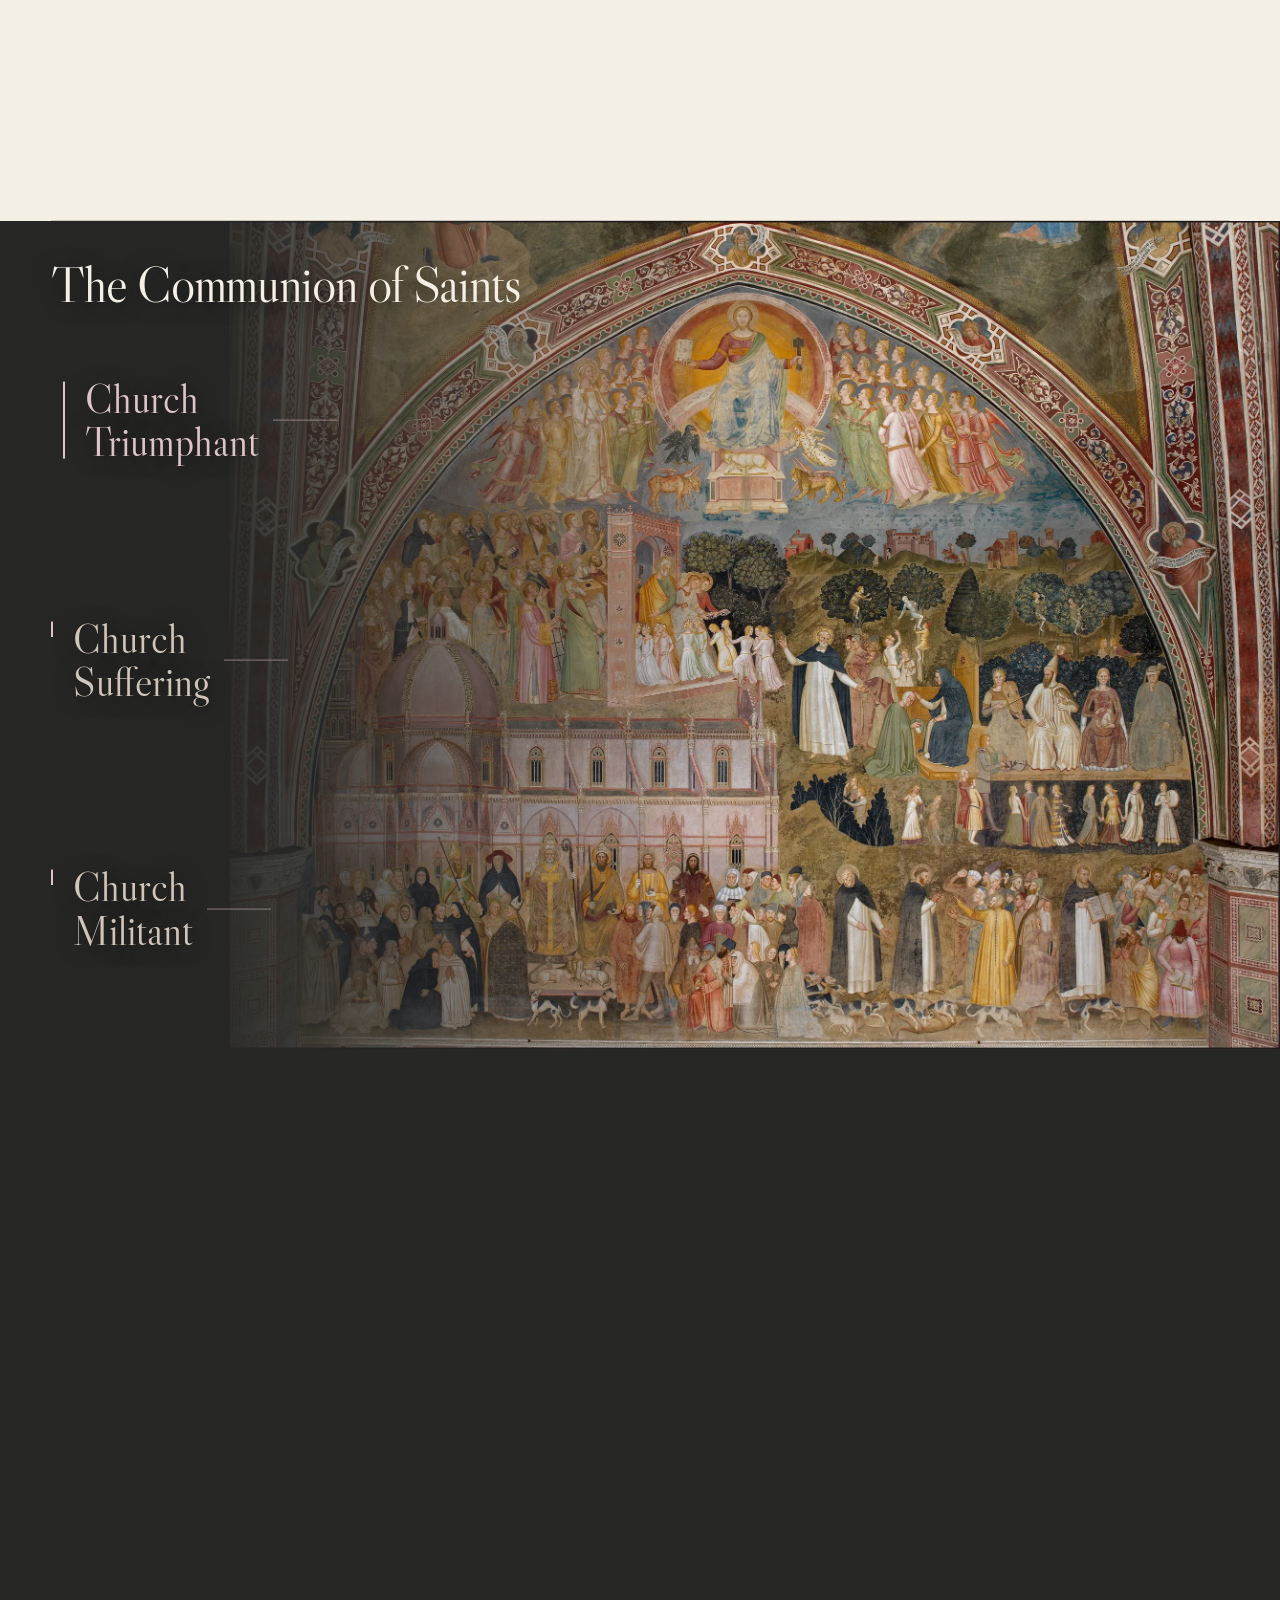
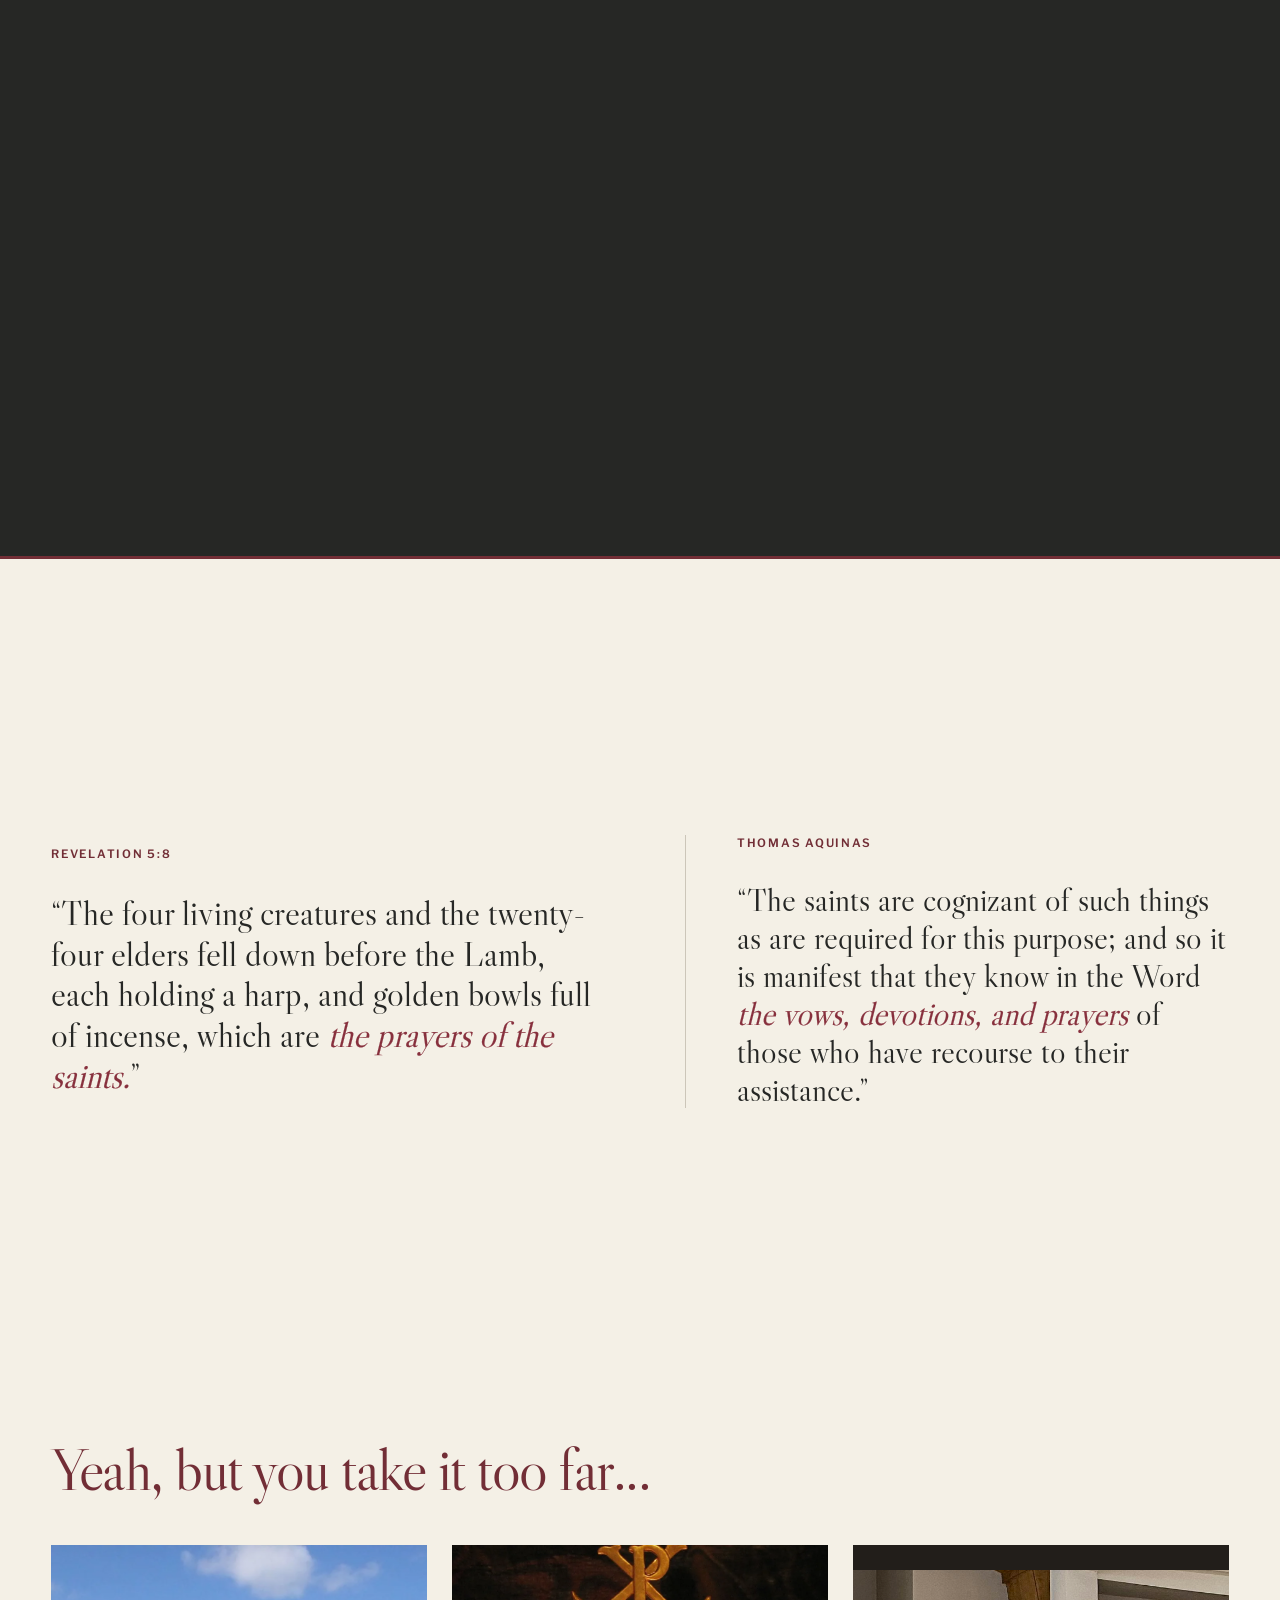
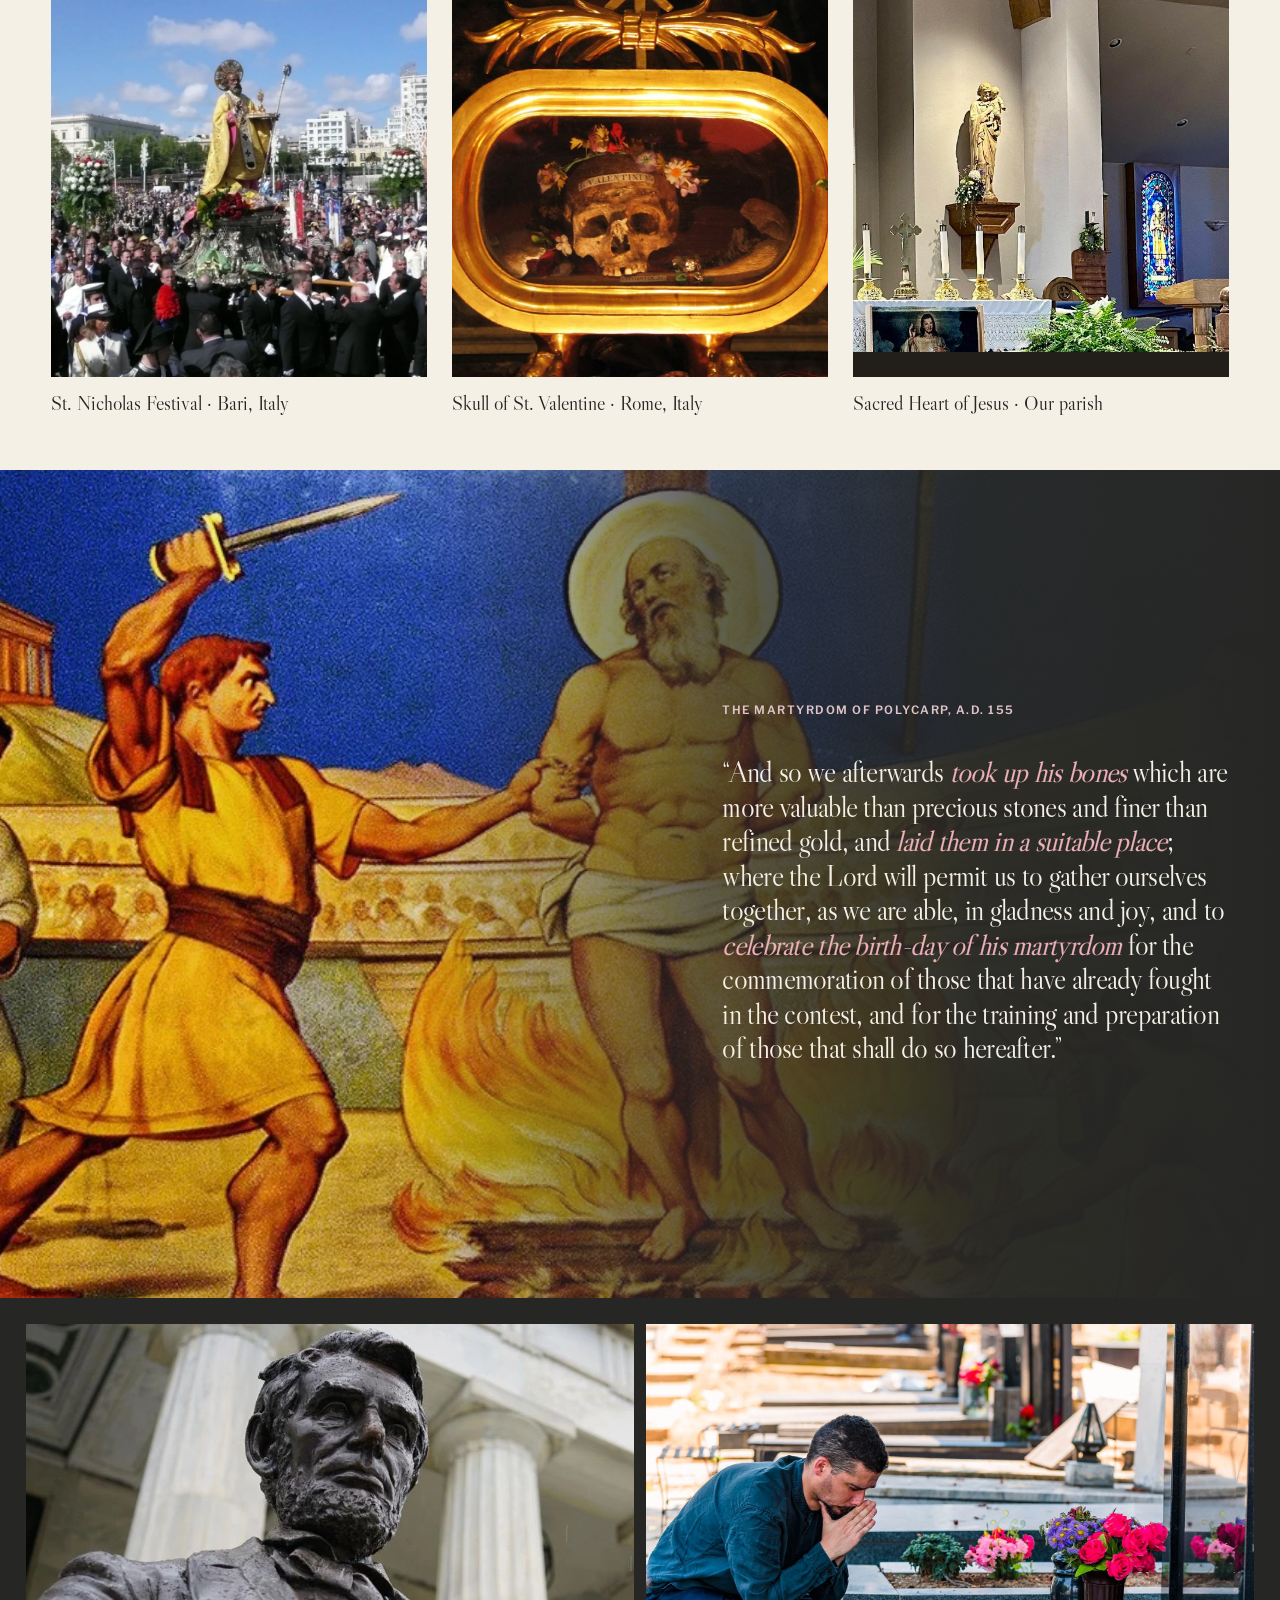
==== commit 50a7d830: "Use a single Fulton Sheen quote on the opening slide" ====
--- a/index.html
+++ b/index.html
@@ -7,7 +7,7 @@
   <title>The Saints — Becoming Catholic · OCIA</title>
   <meta name="description" content="A scrollable OCIA presentation on the saints and the communion of saints.">
   <link rel="icon" href="favicon.svg" type="image/svg+xml">
-  <link rel="stylesheet" href="styles.css?v=20261003-sheen-quotes">
+  <link rel="stylesheet" href="styles.css?v=20261007-sheen-single">
   <script defer src="app.js?v=20261003"></script>
 </head>
 <body id="top">
@@ -46,8 +46,7 @@
       <p class="sheen-news-credit">Catholic News Agency · America · St. Louis Review</p>
     </section>
     <section class="sheen-watch wrap"><div class="watch-heading"><p><i>Sheen Gems</i>: The Best of Fulton J. Sheen</p></div><div class="video-shell" id="sheen-video"><div class="video-cover"><img src="sheen-1952.jpg" alt="Fulton Sheen portrait" loading="lazy" width="1892" height="2301"><button type="button" id="load-video" aria-label="Load archival Fulton Sheen video from YouTube">Play archival video <span aria-hidden="true">▶</span></button></div><noscript><iframe src="https://www.youtube-nocookie.com/embed/Wgk4mdXHsCw?start=5758&amp;rel=0&amp;playsinline=1" title="Sheen Gems: The Best of Fulton J. Sheen — archival video" allow="encrypted-media; picture-in-picture" allowfullscreen referrerpolicy="strict-origin-when-cross-origin"></iframe></noscript></div><p class="media-caption">Archival video hosted by Vision Video.</p></section>
-    <section class="sheen-quote" id="sheen-quotes" aria-label="Two quotations from Fulton Sheen"><div class="wrap sheen-quote-pair">
-      <figure><figcaption class="kicker">Cardinal Tagle’s beatification homily · quoting Sheen</figcaption><blockquote>“I really haven’t counted, in order not to have the temptation to believe they were <em>mine.</em>”</blockquote></figure>
+    <section class="sheen-quote" id="sheen-quotes" aria-label="Fulton Sheen quotation"><div class="wrap sheen-quote-single">
       <figure><figcaption class="kicker">Fulton Sheen</figcaption><blockquote>“There are not one hundred people in the United States who hate The Catholic Church, but there are millions who hate <em>what they wrongly perceive the Catholic Church to be.</em>”</blockquote></figure>
     </div></section>
 
--- a/styles.css
+++ b/styles.css
@@ -684,19 +684,16 @@
  .news-tile blockquote{font-size:1.55rem}
 }
 
-/* Keep both opening Sheen quotations together in one presentation frame. */
+/* Give the opening Sheen quotation the full presentation frame. */
 .sheen-quote{padding-block:clamp(40px,7vh,80px)}
-.sheen-quote .sheen-quote-pair{display:grid;grid-template-columns:.9fr 1.1fr;gap:clamp(40px,6vw,100px);align-items:center}
-.sheen-quote-pair figure{margin:0}
-.sheen-quote-pair figure+figure{border-left:1px solid rgba(244,240,230,.28);padding-left:clamp(32px,5vw,80px)}
-.sheen-quote-pair .kicker{display:block;max-width:34em;font-size:clamp(.65rem,.9vw,.85rem);line-height:1.6;margin:0 0 24px}
-.sheen-quote .sheen-quote-pair blockquote{font-size:clamp(2rem,3.3vw,4.25rem);line-height:1.15;margin:0;text-wrap:pretty}
-.sheen-quote-pair blockquote em{color:#efc6cc}
-@media(max-width:760px){
- .sheen-quote .sheen-quote-pair{grid-template-columns:1fr;gap:32px}
- .sheen-quote-pair figure+figure{border-left:0;border-top:1px solid rgba(244,240,230,.28);padding:32px 0 0}
- .sheen-quote-pair .kicker{margin-bottom:16px}
- .sheen-quote .sheen-quote-pair blockquote{font-size:clamp(1.7rem,5.7vw,2.4rem)}
+.sheen-quote .sheen-quote-single{max-width:1100px}
+.sheen-quote-single figure{margin:0}
+.sheen-quote-single .kicker{display:block;font-size:clamp(.7rem,.9vw,.85rem);line-height:1.6;margin:0 0 26px}
+.sheen-quote .sheen-quote-single blockquote{font-size:clamp(2.65rem,4.8vw,5.3rem);line-height:1.13;margin:0;text-wrap:pretty}
+.sheen-quote-single blockquote em{color:#efc6cc}
+@media(max-width:760px){
+ .sheen-quote-single .kicker{margin-bottom:20px}
+ .sheen-quote .sheen-quote-single blockquote{font-size:clamp(2rem,6.8vw,3.2rem)}
 }
 
 /* The complete Spe salvi passage over Benedict's portrait. */
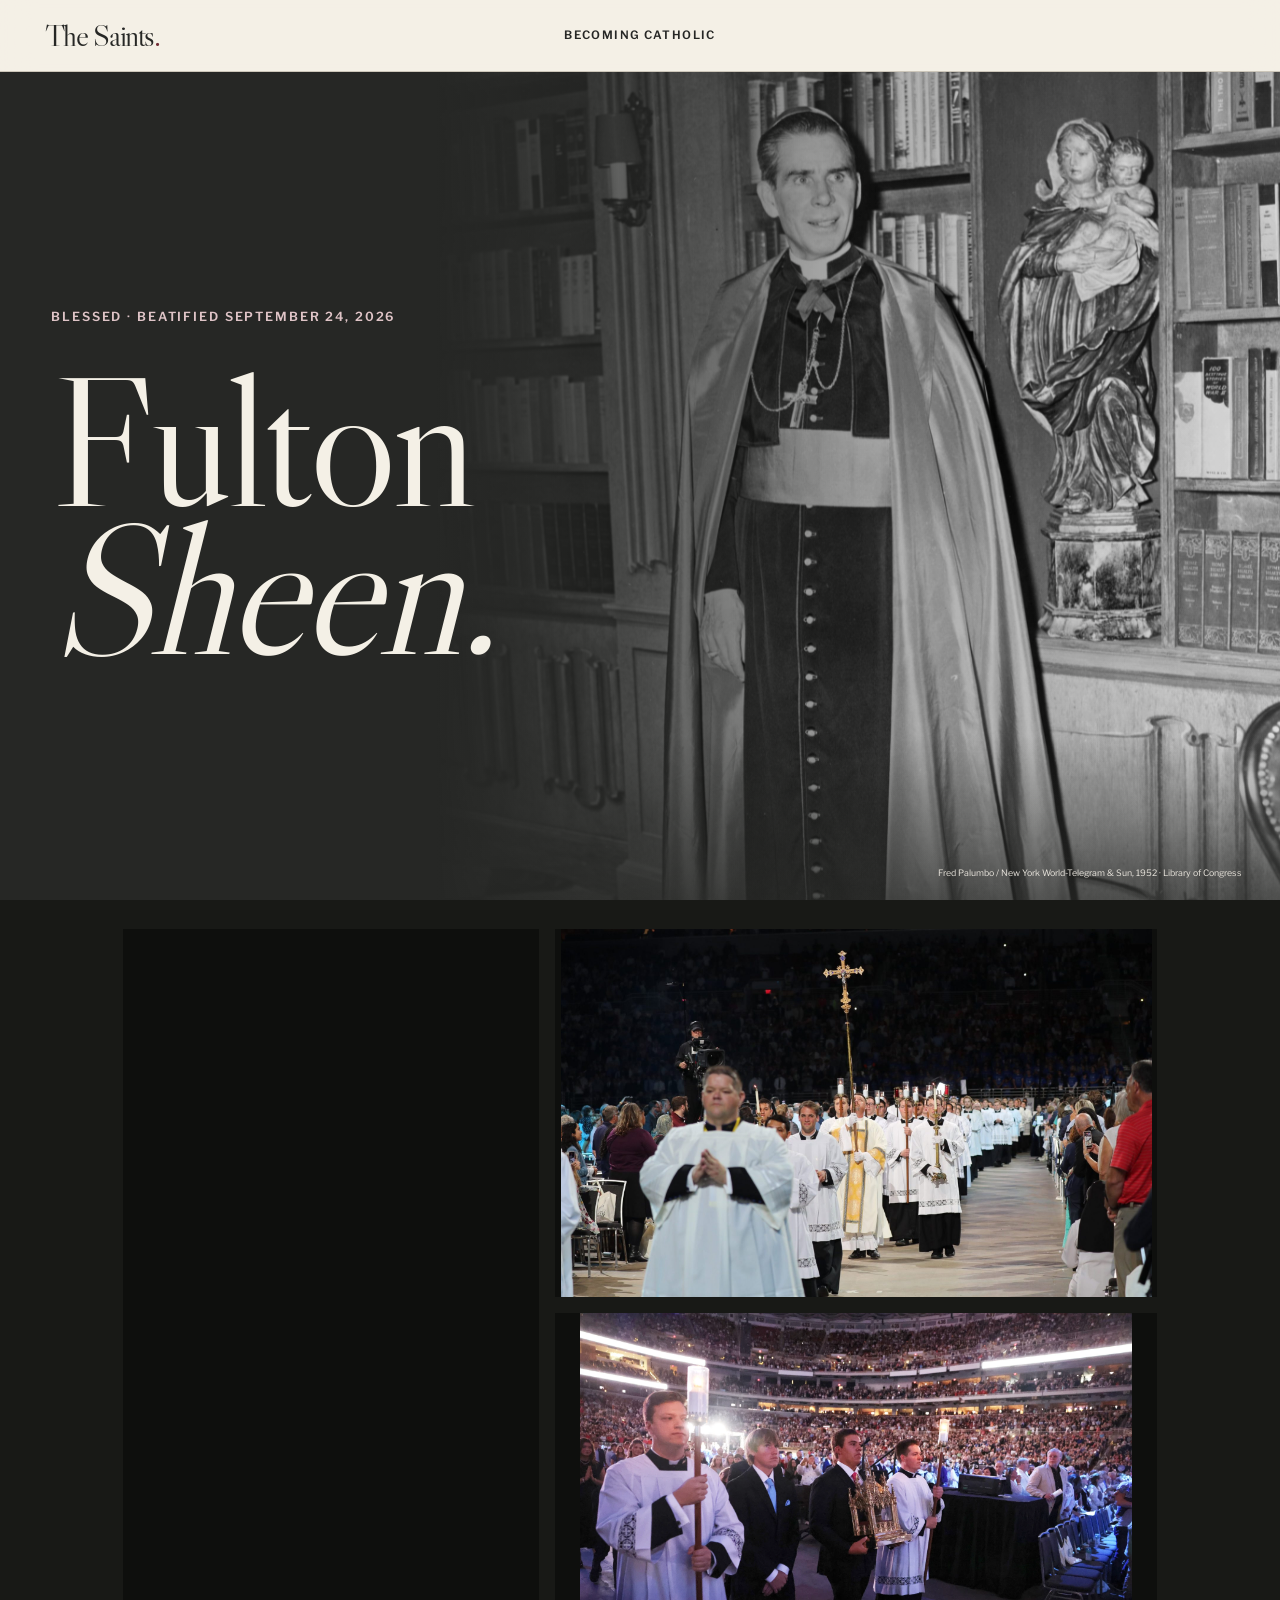
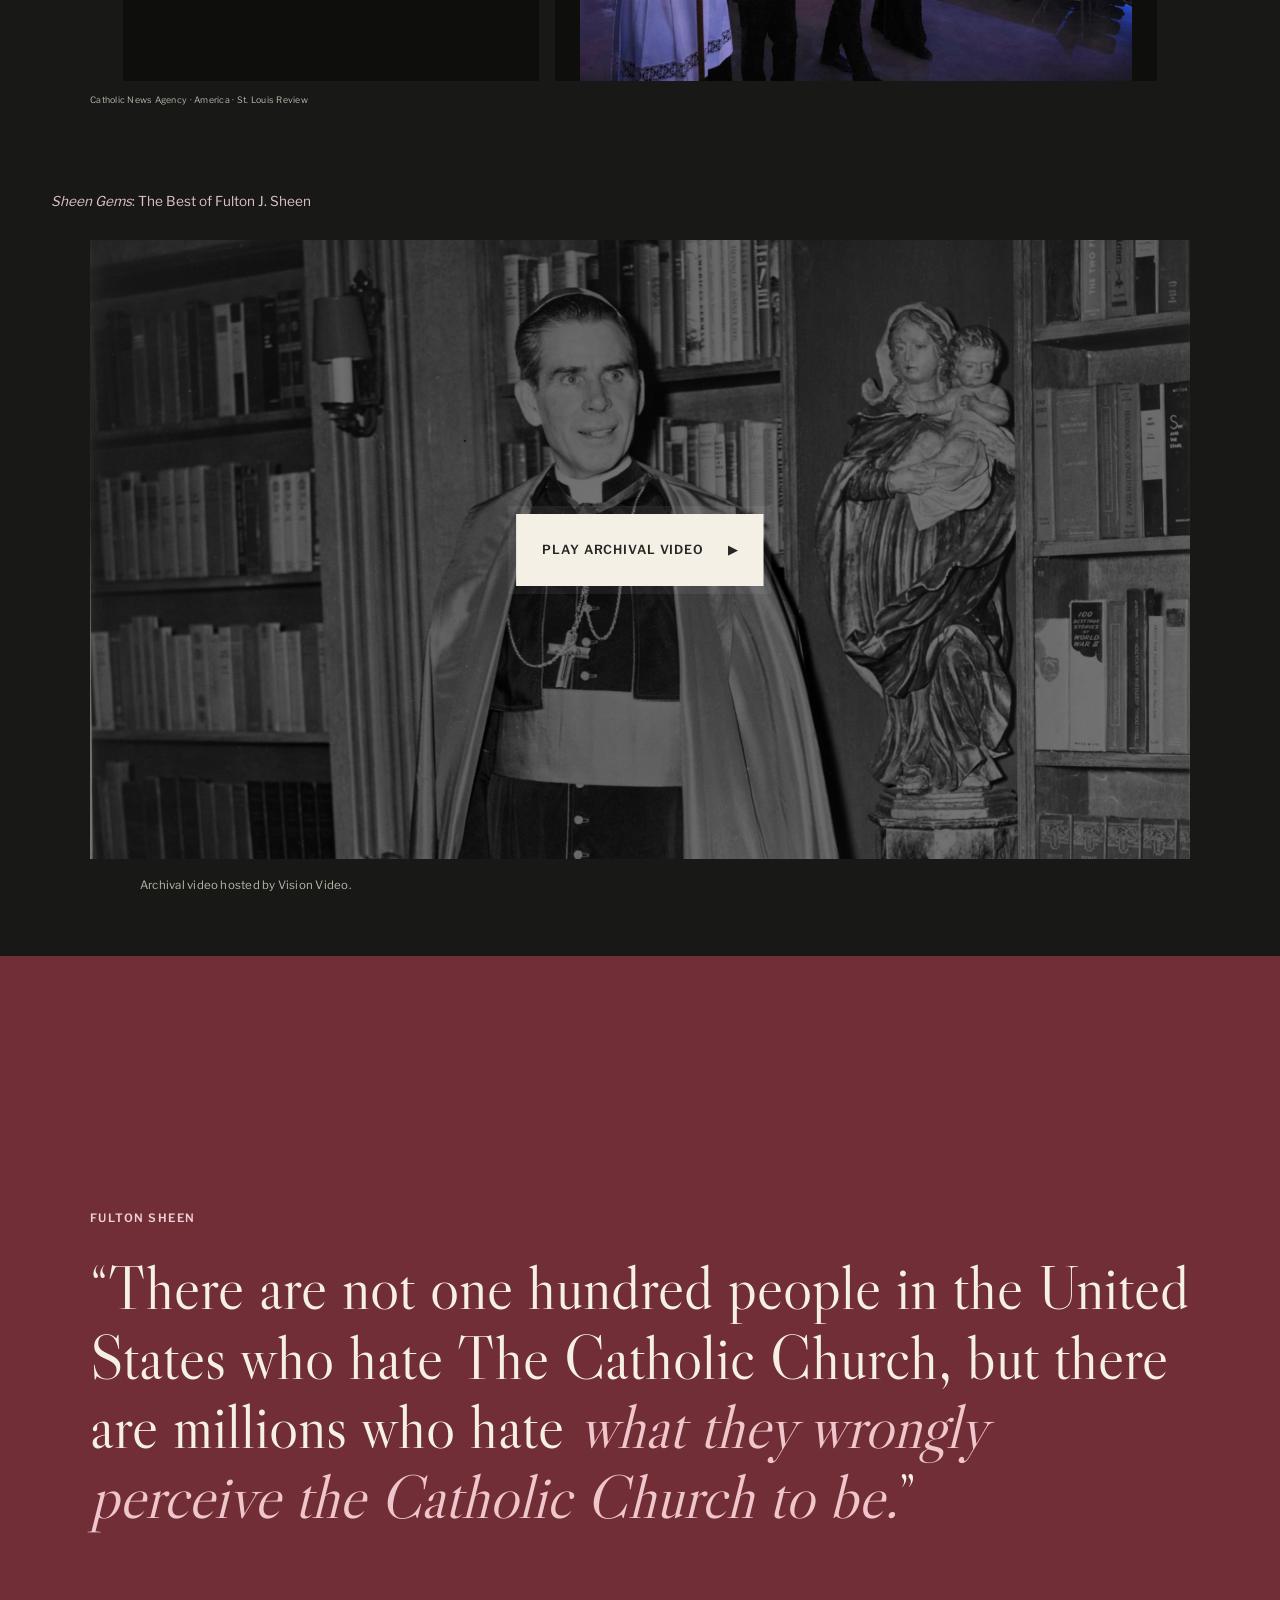
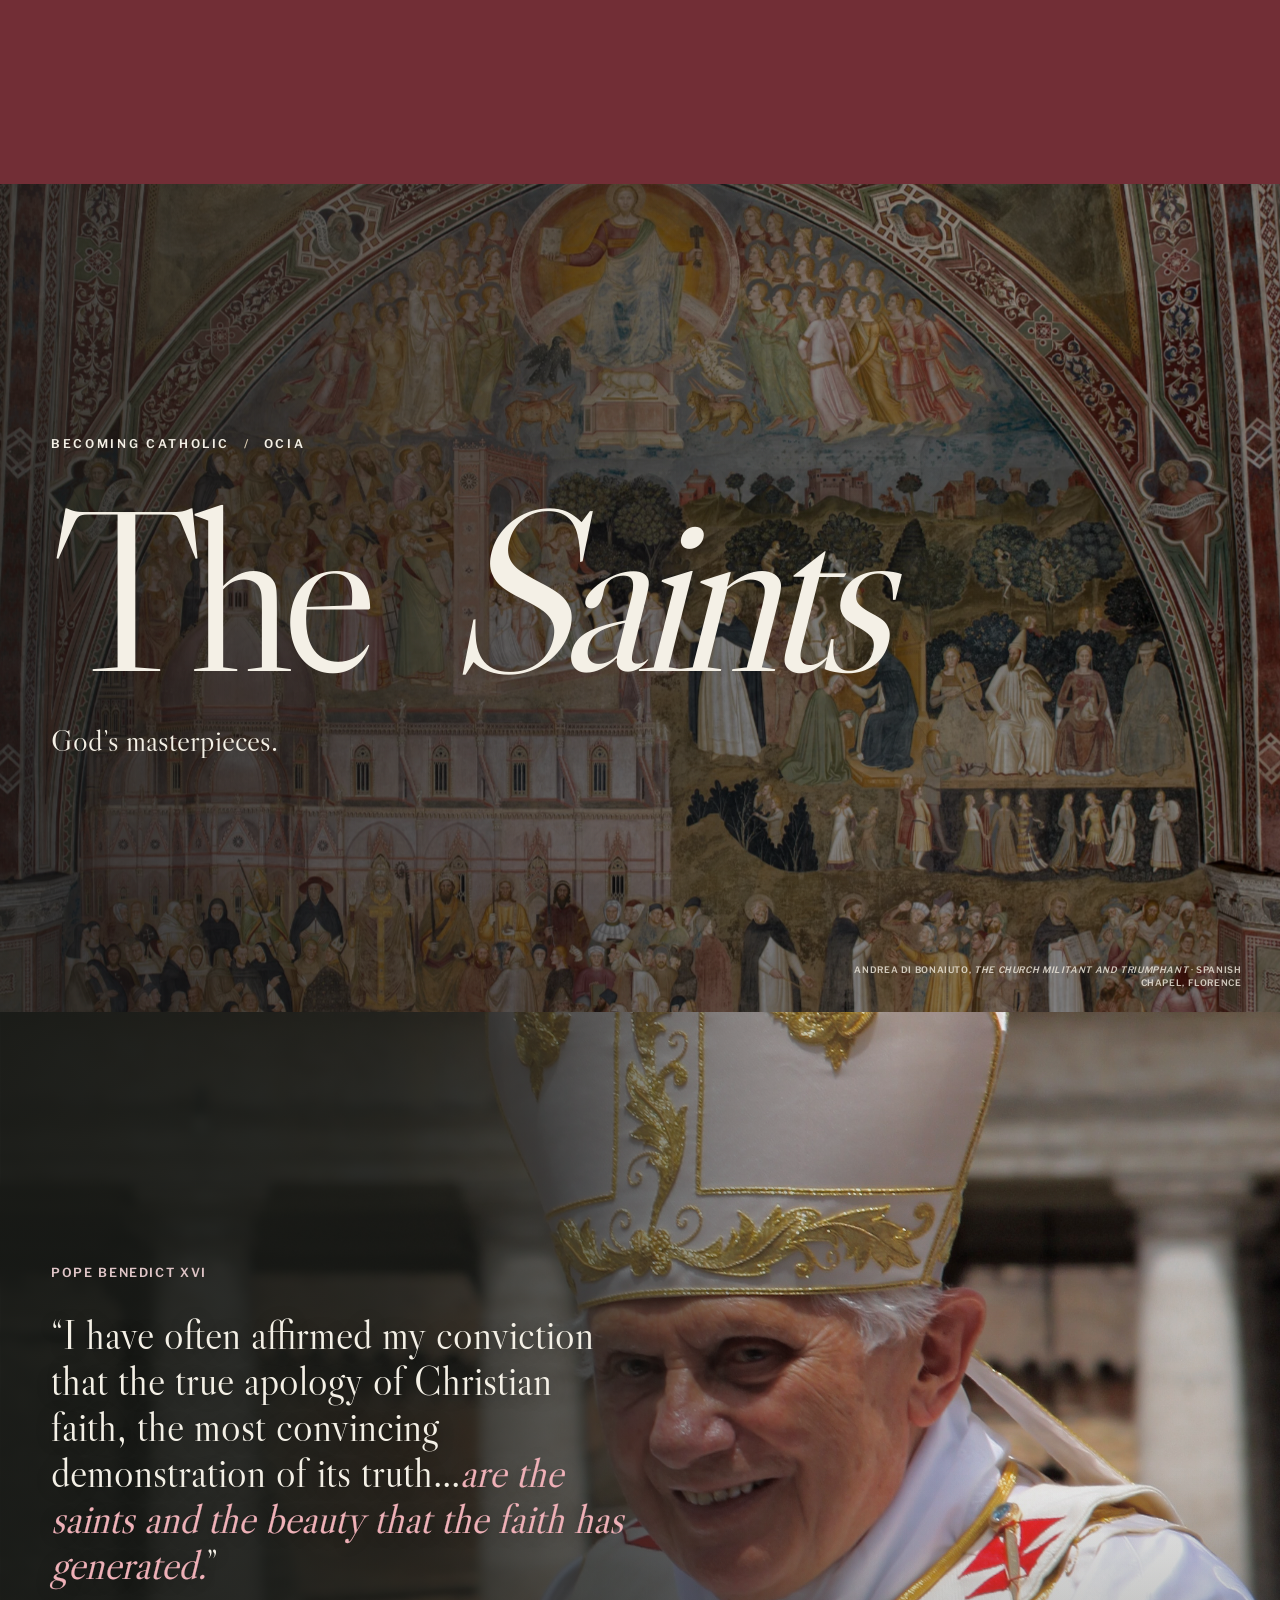
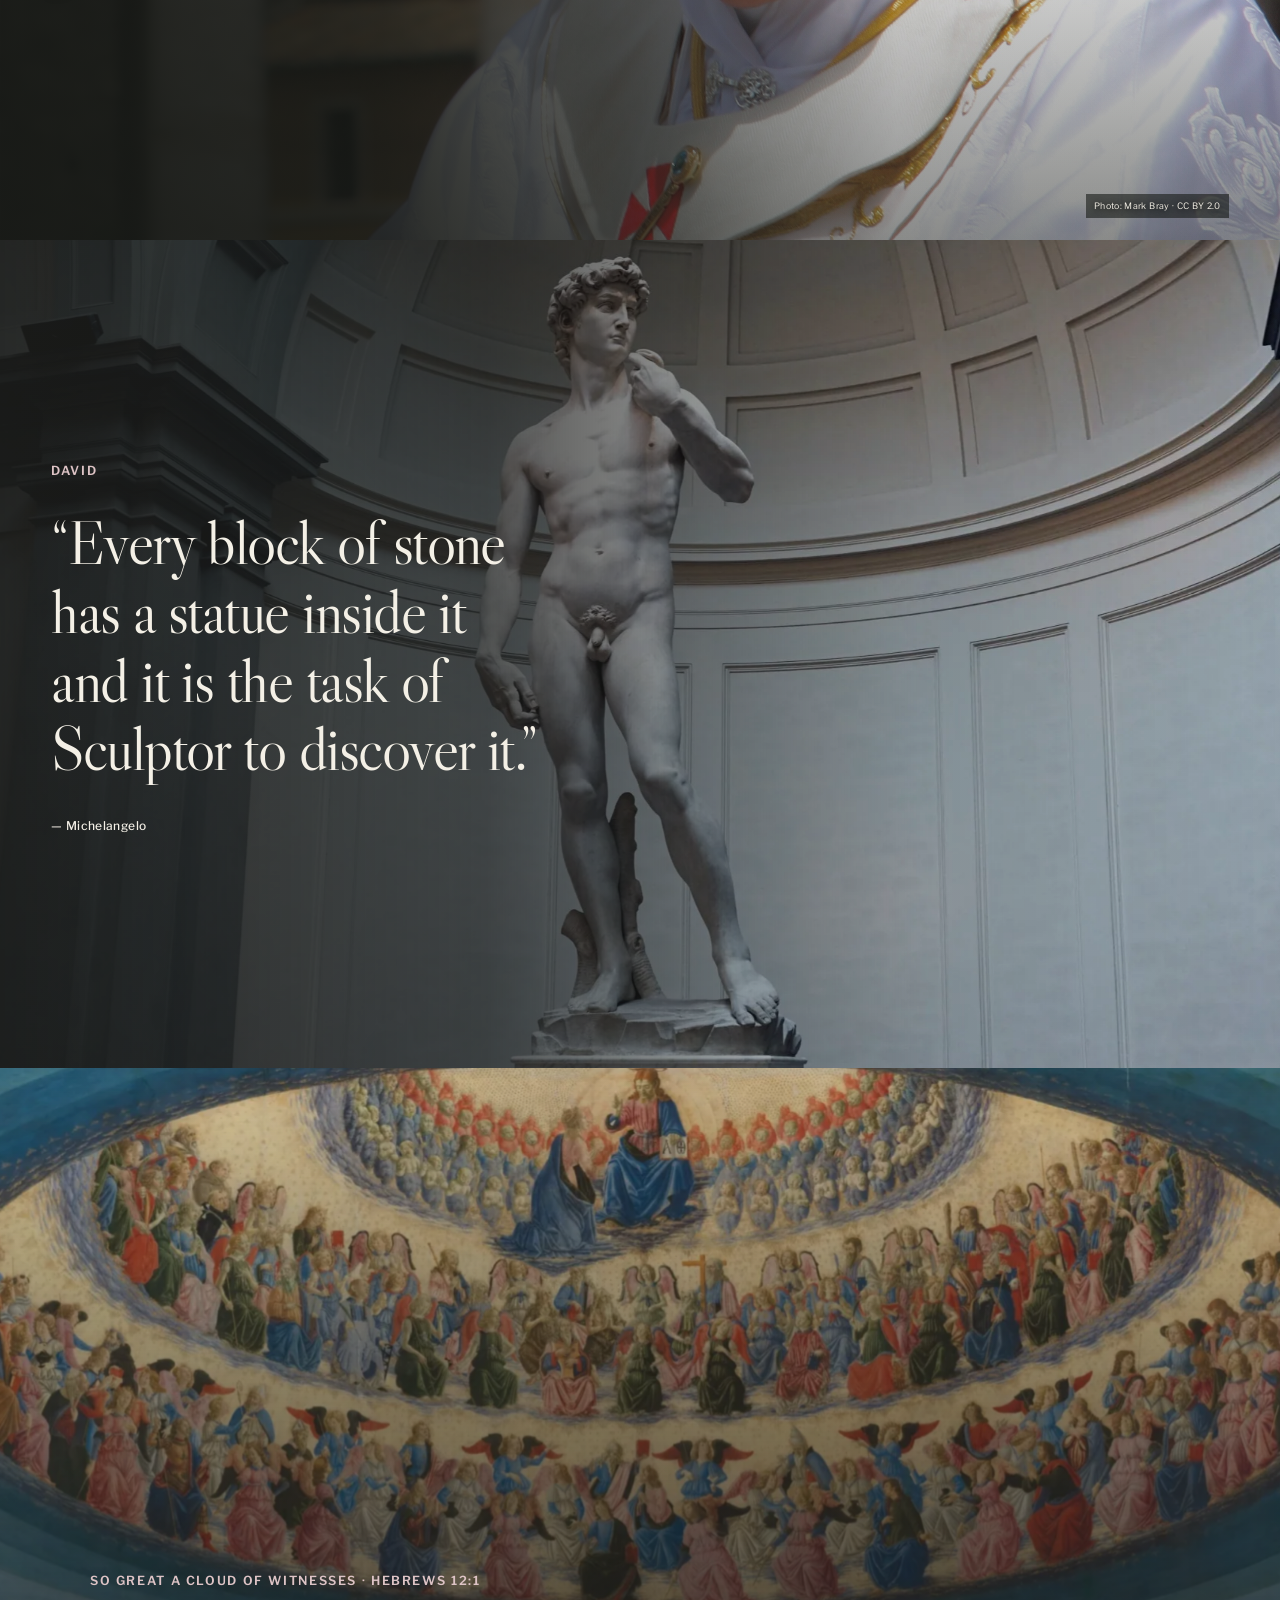
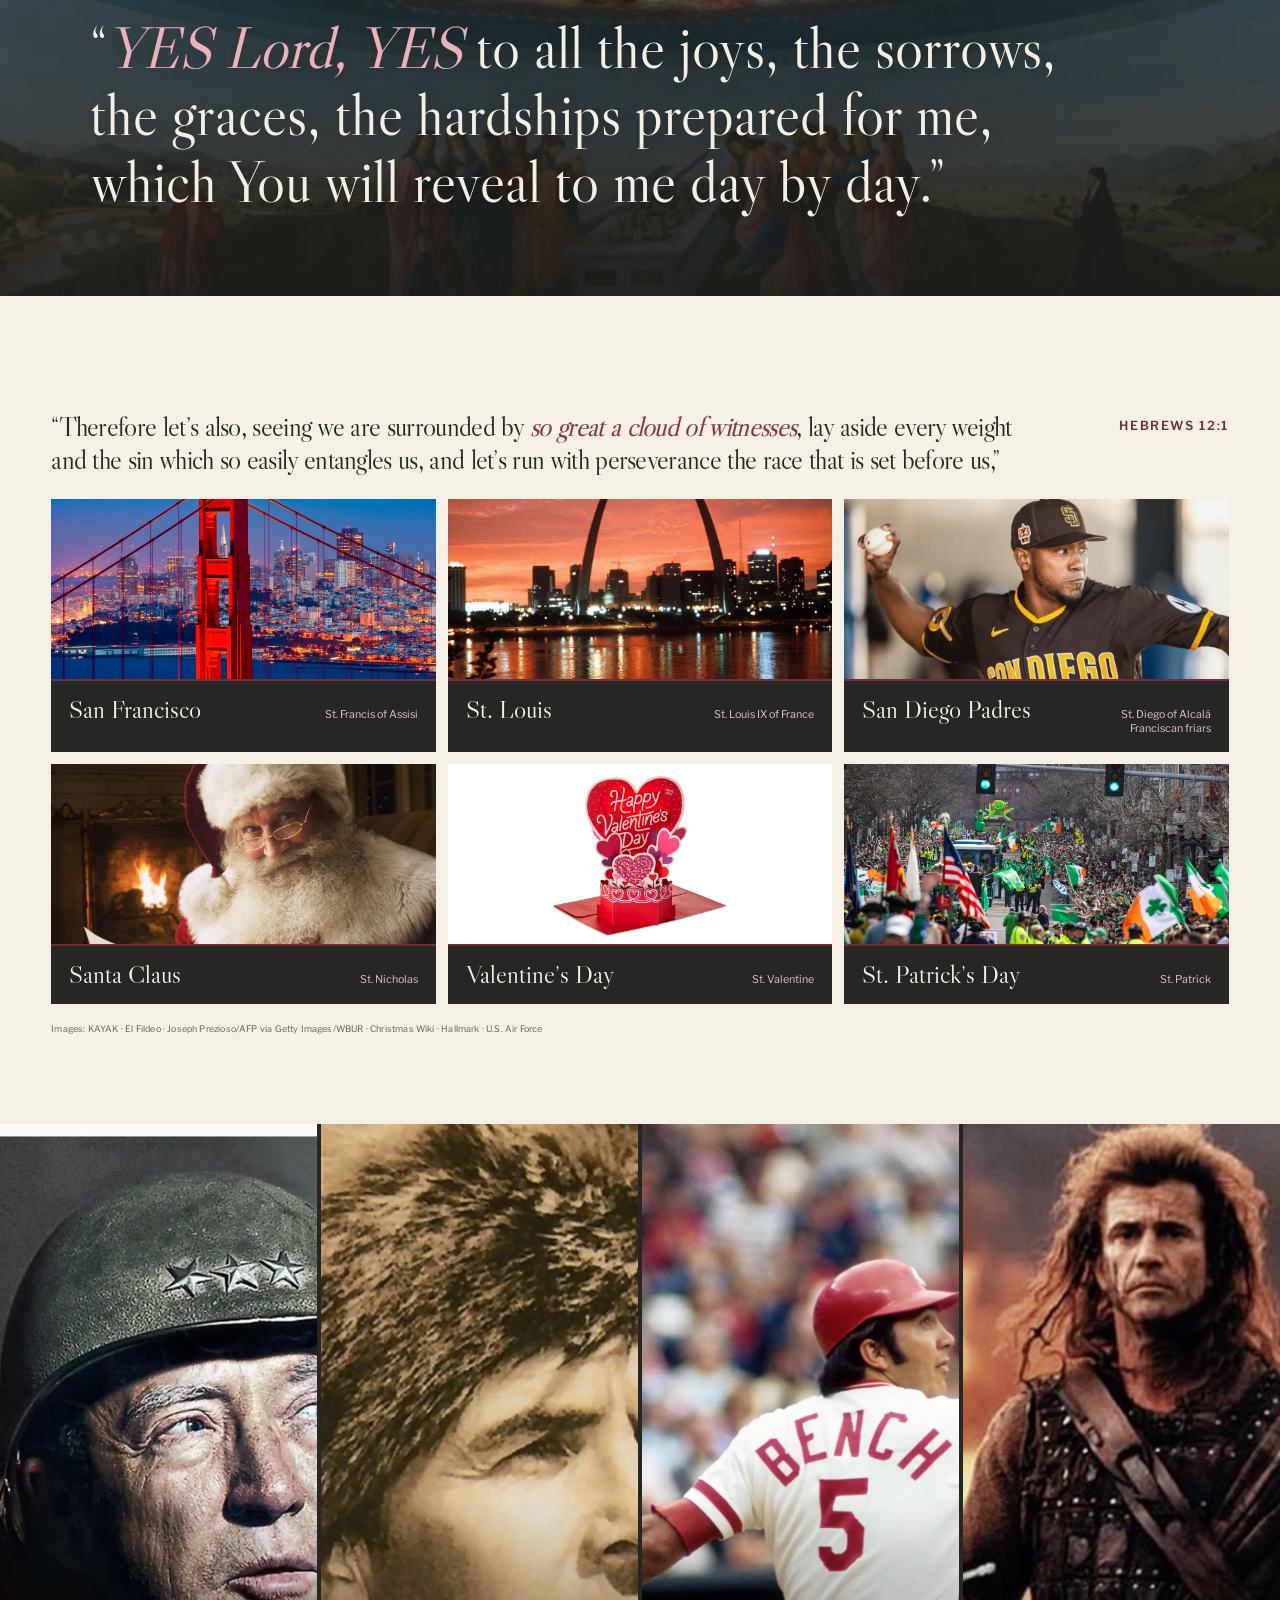
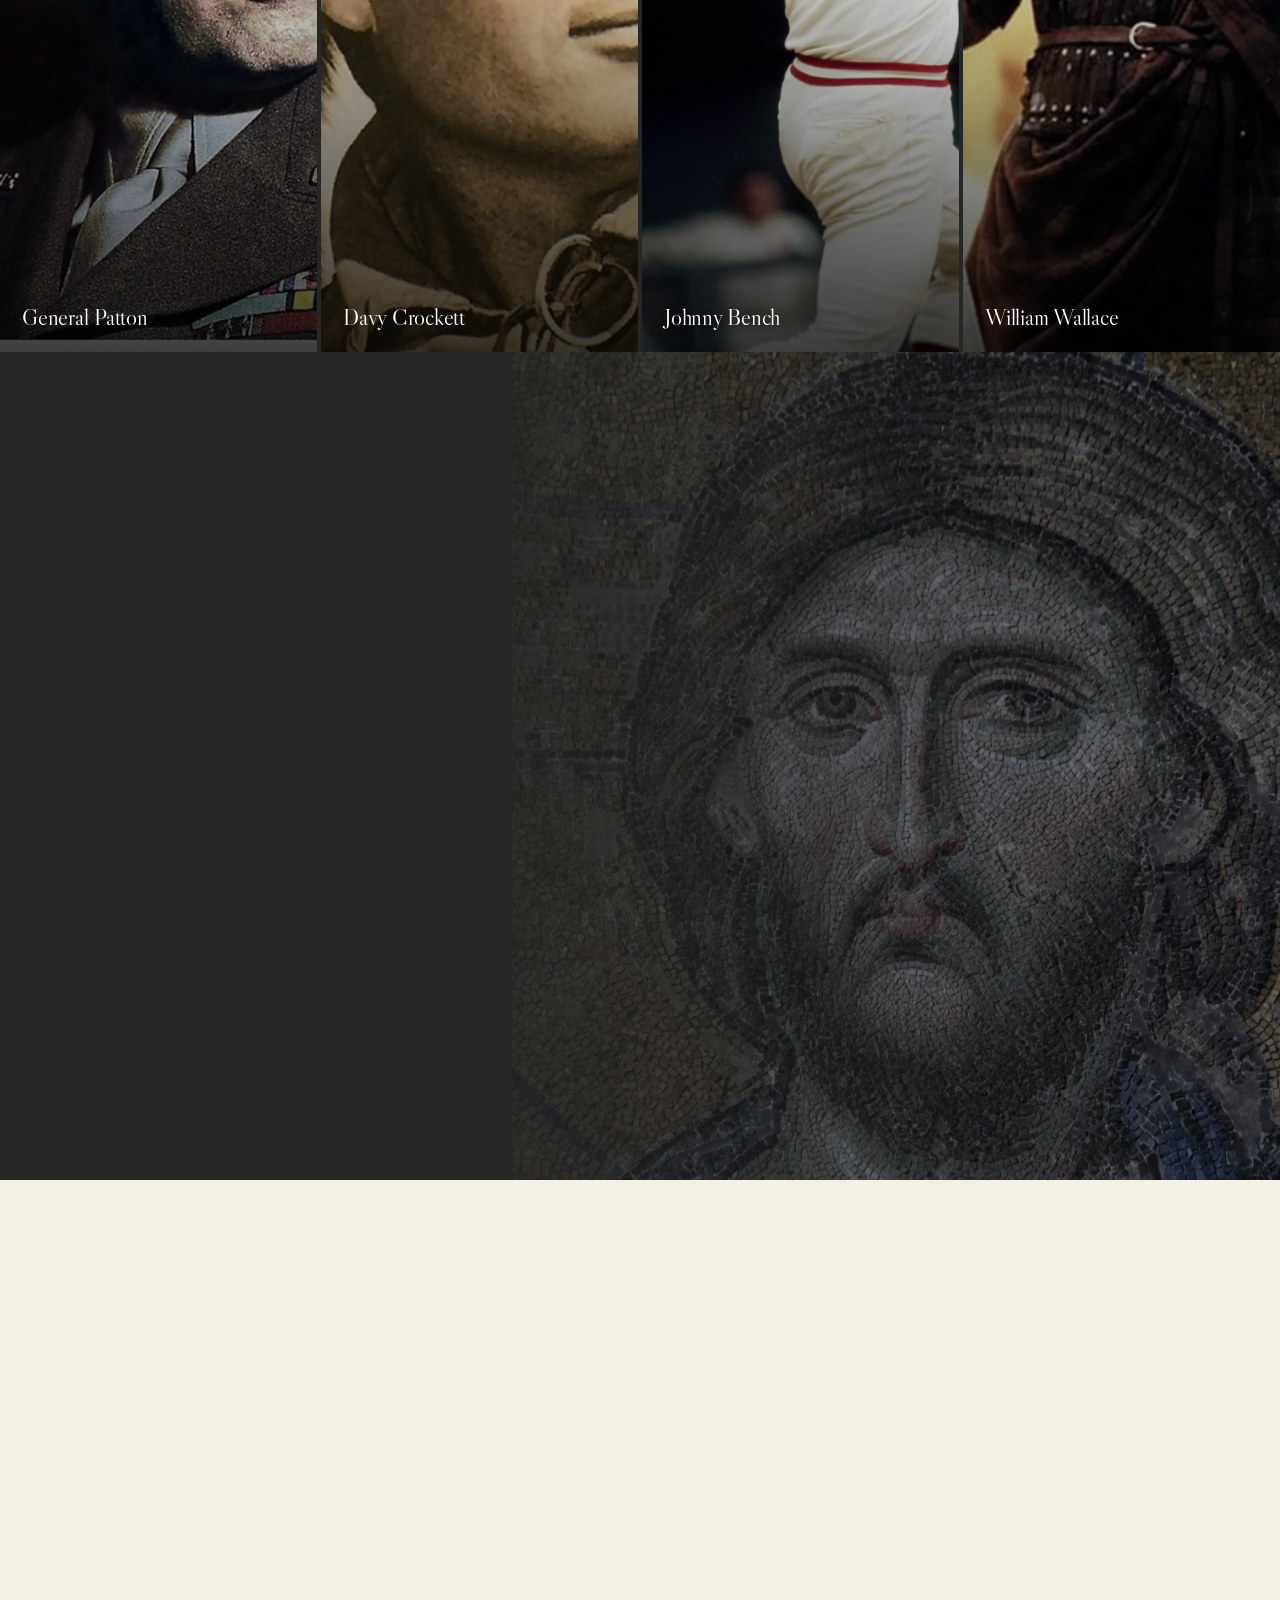
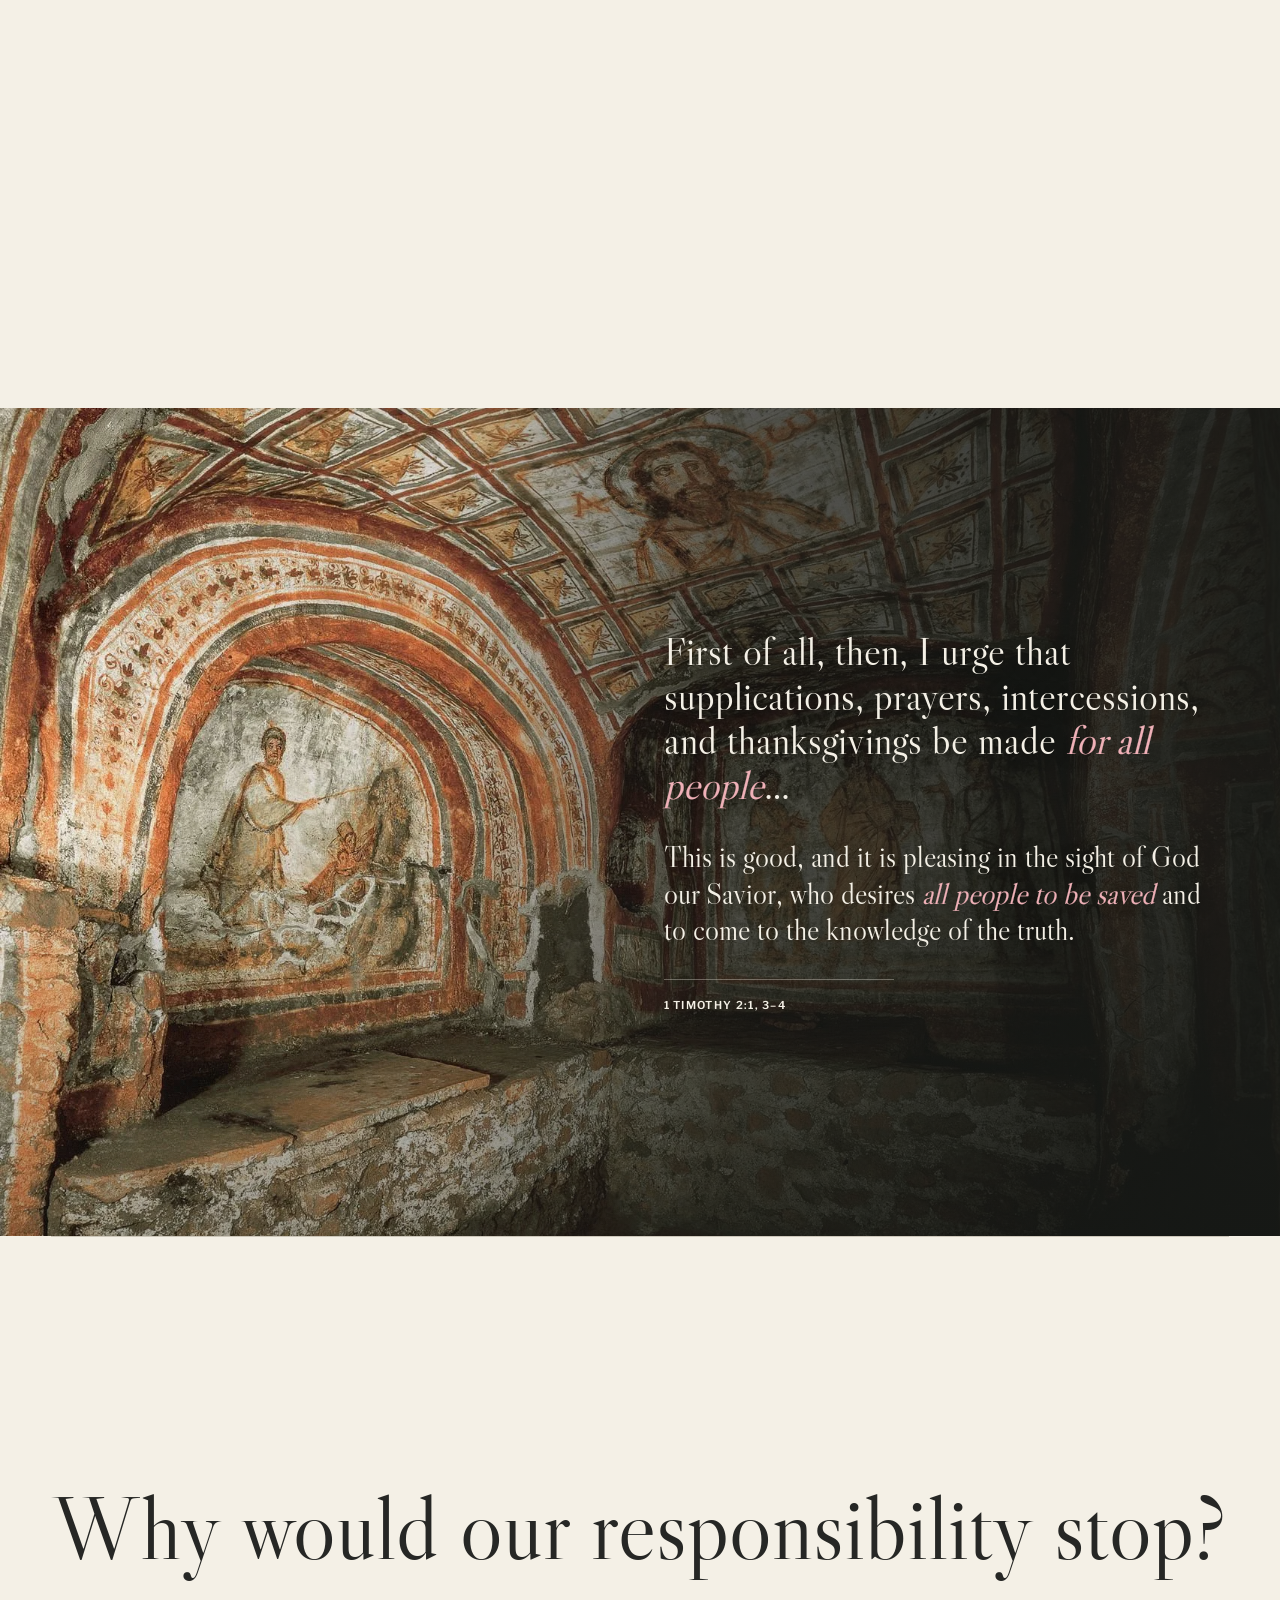
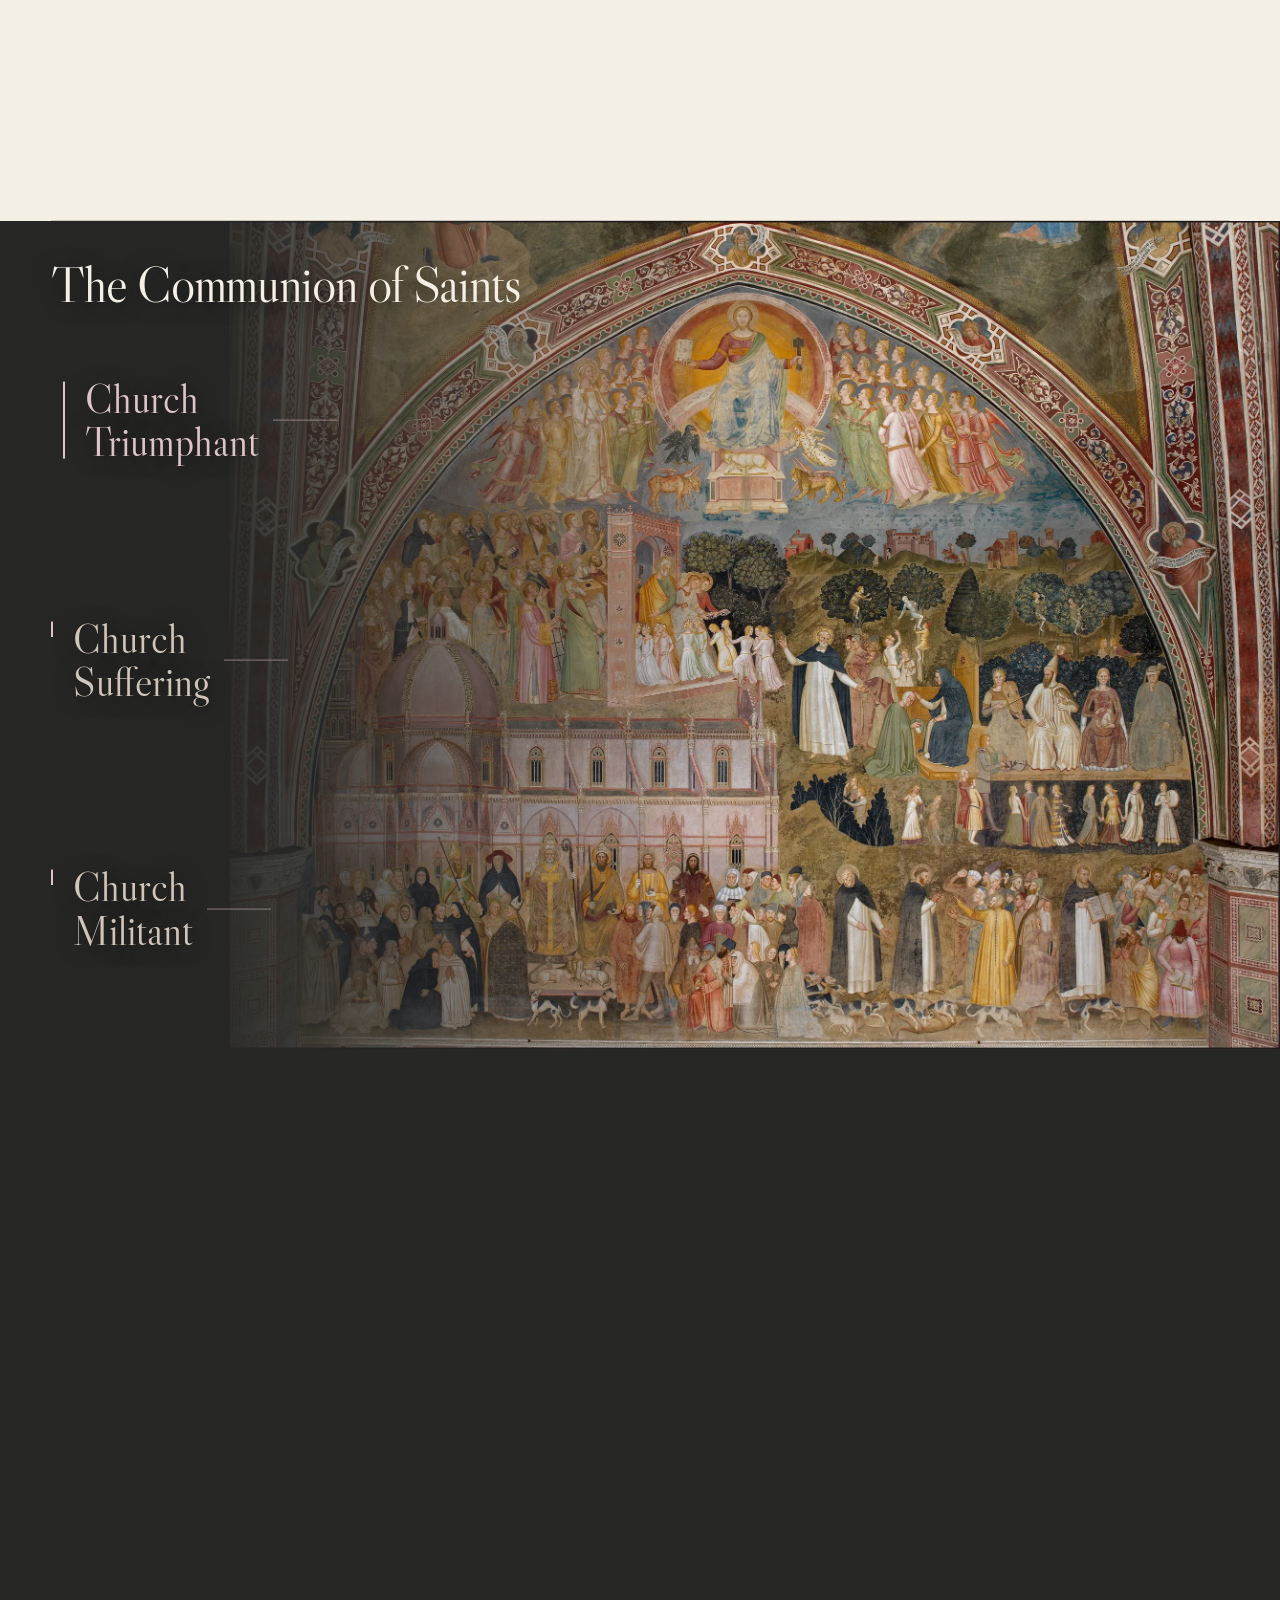
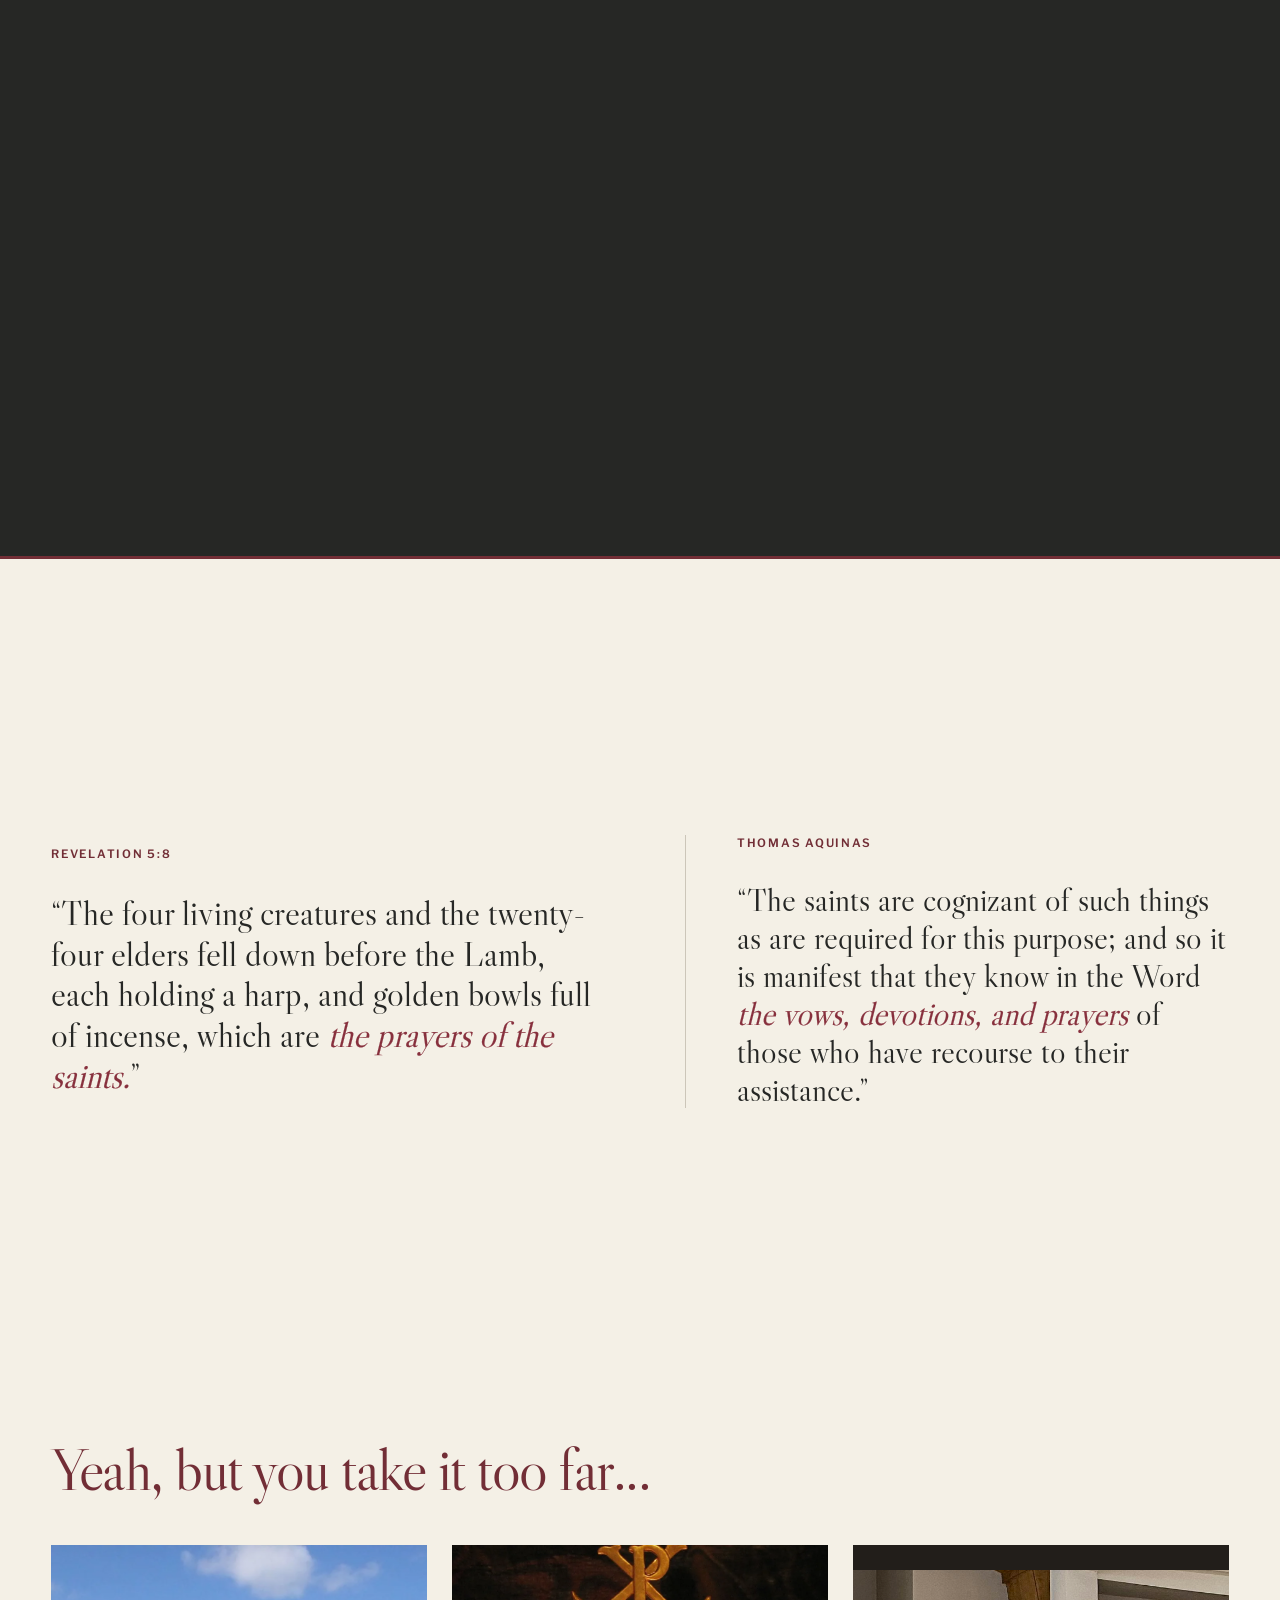
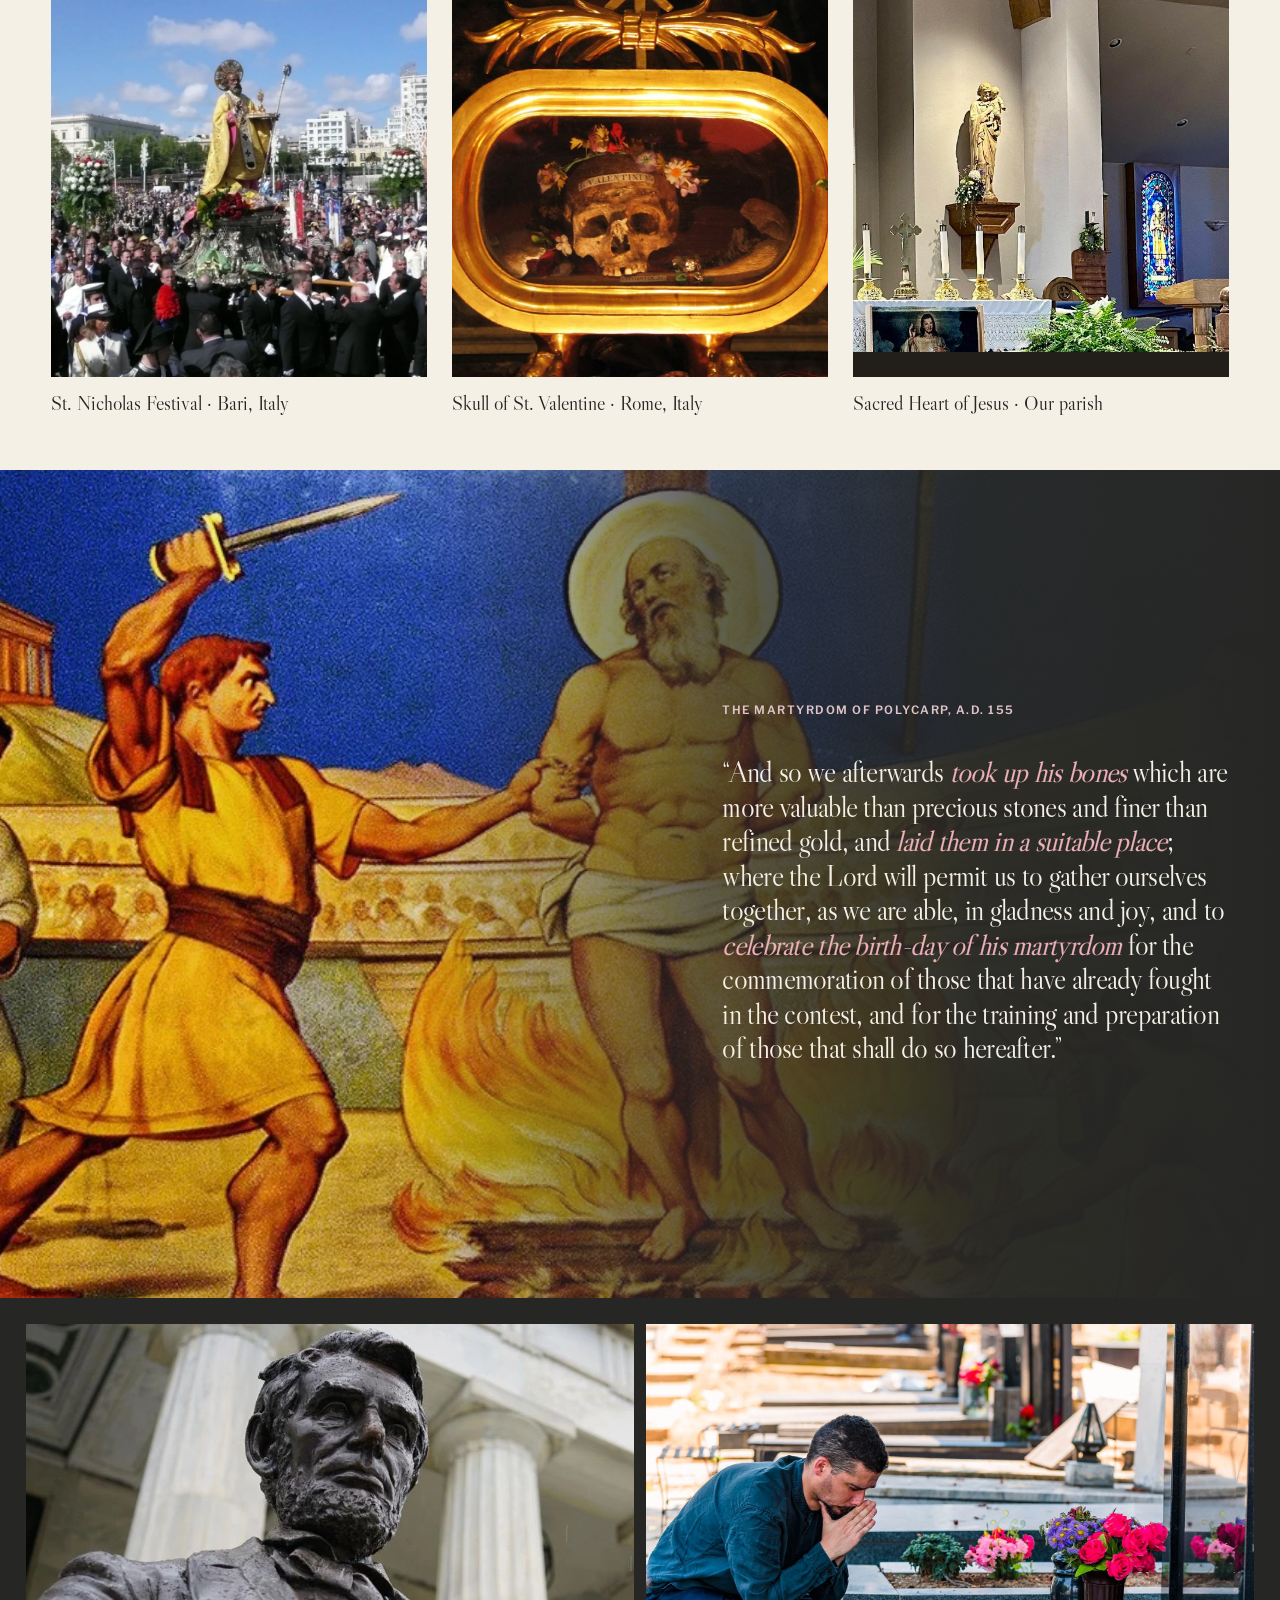
==== commit 5d899f51: "Align holy cards at a shared height without distortion" ====
--- a/index.html
+++ b/index.html
@@ -7,7 +7,7 @@
   <title>The Saints — Becoming Catholic · OCIA</title>
   <meta name="description" content="A scrollable OCIA presentation on the saints and the communion of saints.">
   <link rel="icon" href="favicon.svg" type="image/svg+xml">
-  <link rel="stylesheet" href="styles.css?v=20261007-sheen-single">
+  <link rel="stylesheet" href="styles.css?v=20261007-holy-card-aligned">
   <script defer src="app.js?v=20261003"></script>
 </head>
 <body id="top">
--- a/styles.css
+++ b/styles.css
@@ -529,11 +529,12 @@
 }
 
 /* The six original holy cards, together as a single visual frame. */
-.holy-card-wall{min-height:var(--frame);display:grid;grid-template-columns:repeat(6,minmax(0,1fr));align-items:center;gap:clamp(10px,1.5vw,28px);padding:clamp(50px,8vh,100px) 3vw;background:#1b1c1a}
+/* Shared image height; automatic widths preserve each holy card's proportions. */
+.holy-card-wall{--holy-card-height:min(57svh,calc((100cqw - clamp(50px,7.5vw,140px))/3.43));container-type:inline-size;min-height:var(--frame);display:grid;grid-template-columns:repeat(6,max-content);justify-content:center;align-content:center;align-items:center;gap:clamp(10px,1.5vw,28px);padding:clamp(50px,8vh,100px) 3vw;background:#1b1c1a}
 .holy-card-wall figure{margin:0;min-width:0;filter:drop-shadow(0 12px 16px #0005)}
-.holy-card-wall img{width:100%;height:clamp(300px,57svh,670px);object-fit:contain}
-@media(min-width:761px) and (max-width:1000px){.holy-card-wall{grid-template-columns:repeat(3,minmax(0,1fr));padding:30px 6vw;gap:20px}.holy-card-wall img{height:34svh;min-height:240px}}
-@media(max-width:760px){.holy-card-wall{grid-template-columns:repeat(3,minmax(0,1fr));padding:50px 15px;gap:24px 12px}.holy-card-wall img{height:32svh;min-height:225px}}
+.holy-card-wall img{width:auto;max-width:none;height:var(--holy-card-height);object-fit:contain}
+@media(min-width:761px) and (max-width:1000px){.holy-card-wall{--holy-card-height:min(34svh,calc((100cqw - 40px)/1.78));grid-template-columns:repeat(3,max-content);padding:30px 6vw;gap:20px}}
+@media(max-width:760px){.holy-card-wall{--holy-card-height:min(32svh,calc((100cqw - 24px)/1.78));grid-template-columns:repeat(3,max-content);padding:50px 15px;gap:24px 12px}}
 
 /* All seven Padre Pio visual aids from the original Keynote, in one frame. */
 .pio-collage{min-height:var(--frame);display:flex;align-items:center;padding:clamp(35px,5vh,70px) 0;background:#1b1c1a;color:var(--paper)}
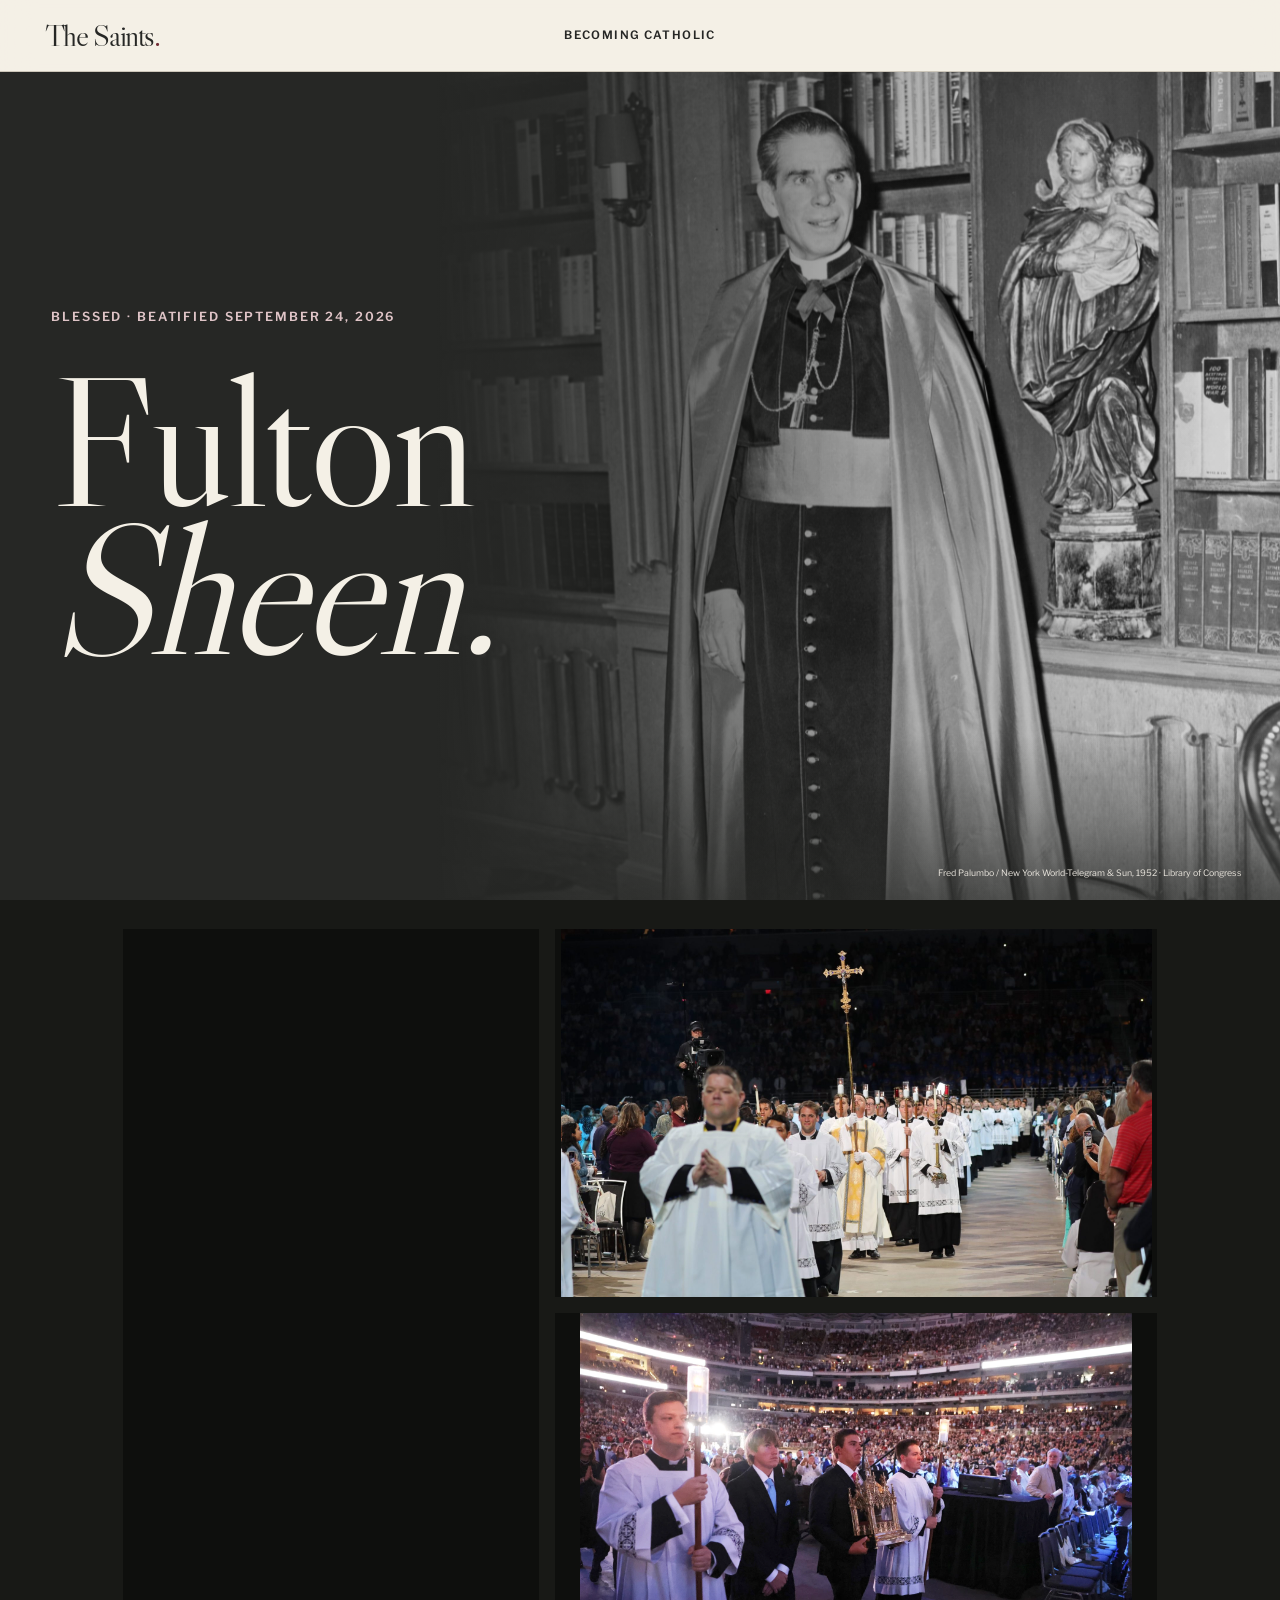
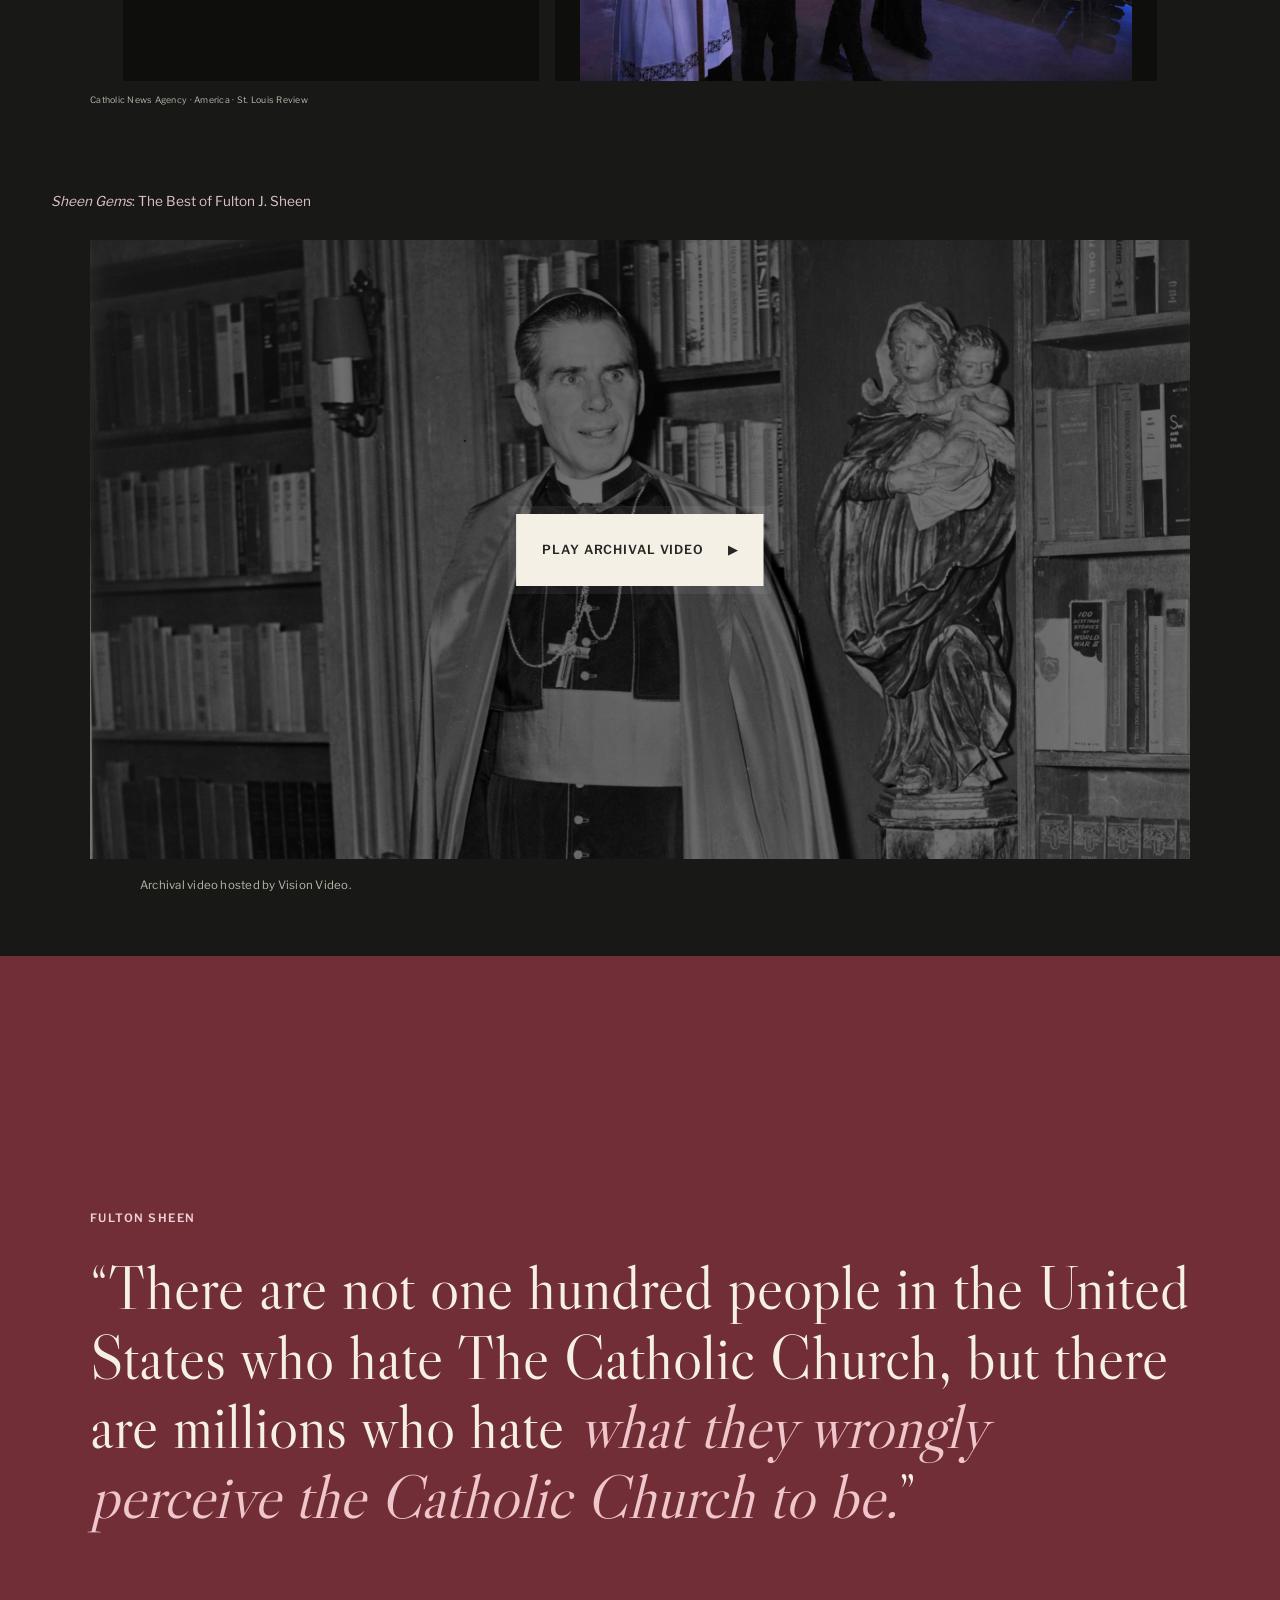
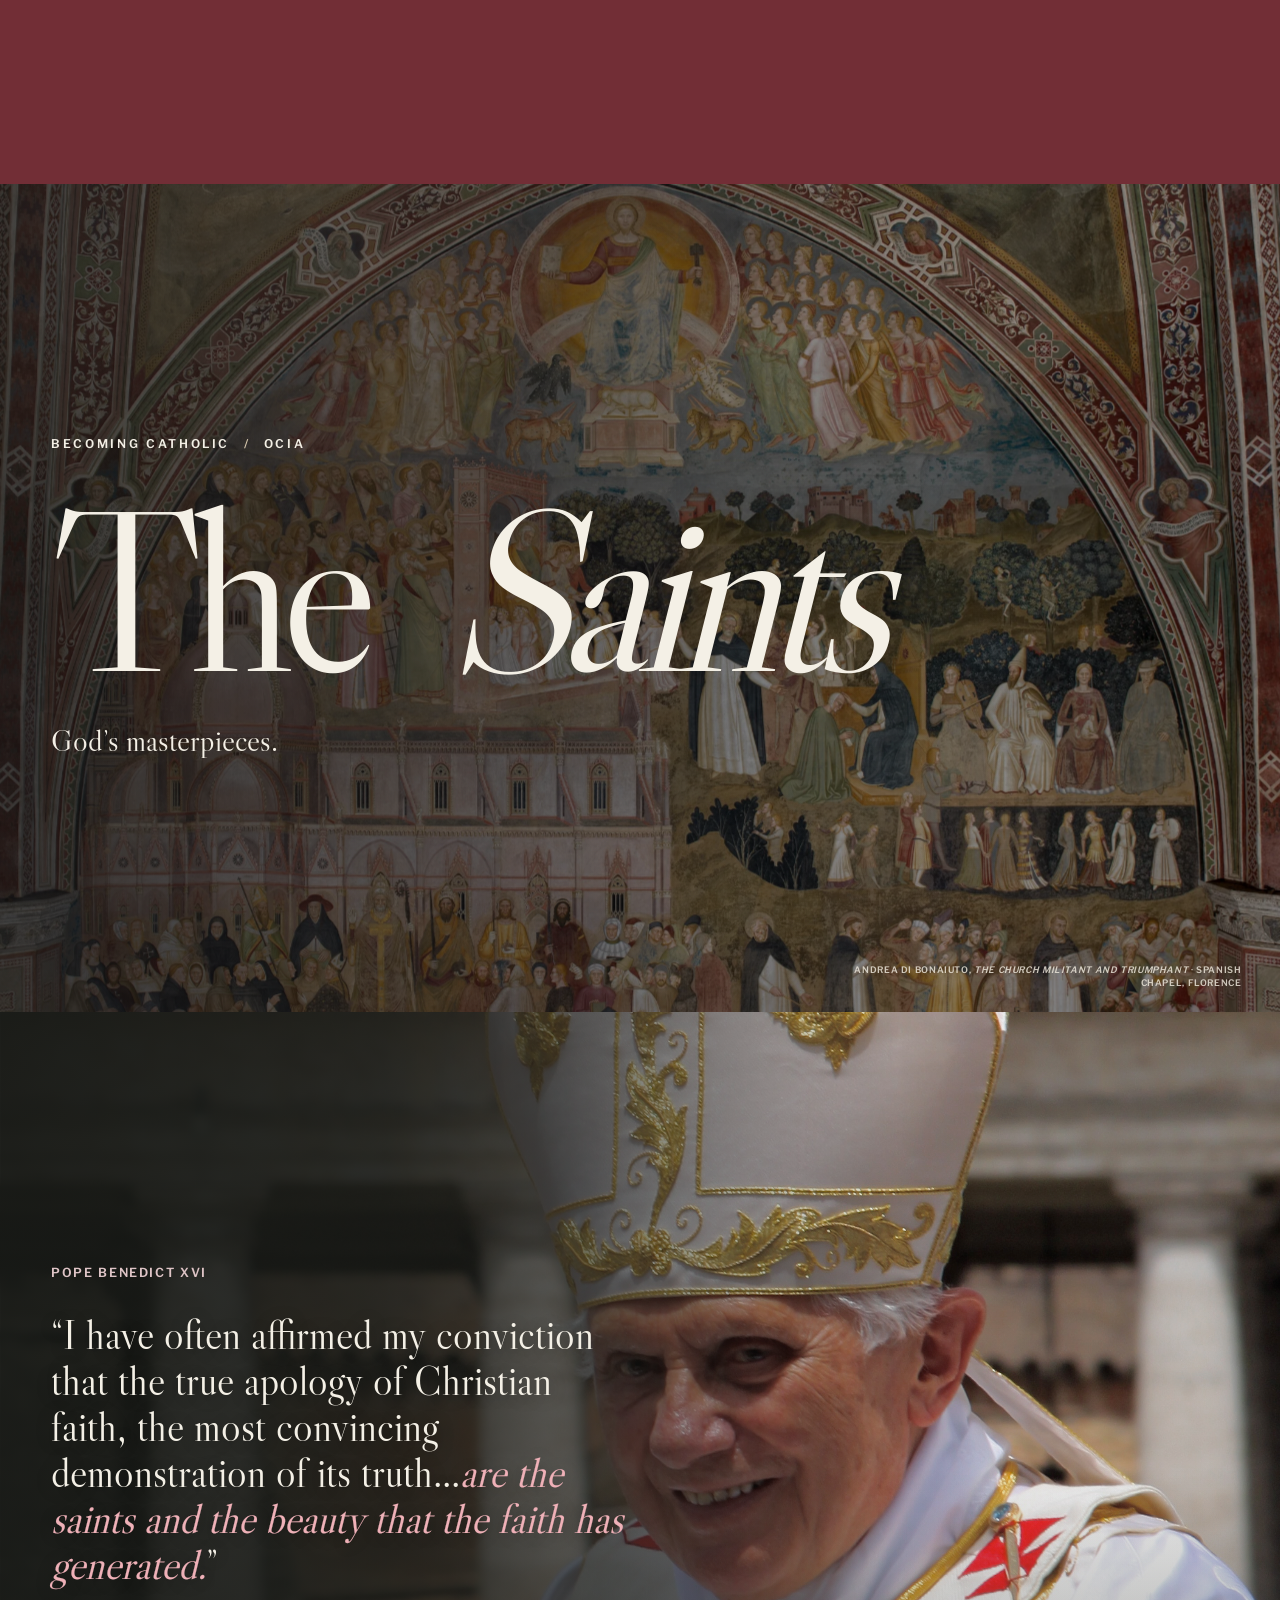
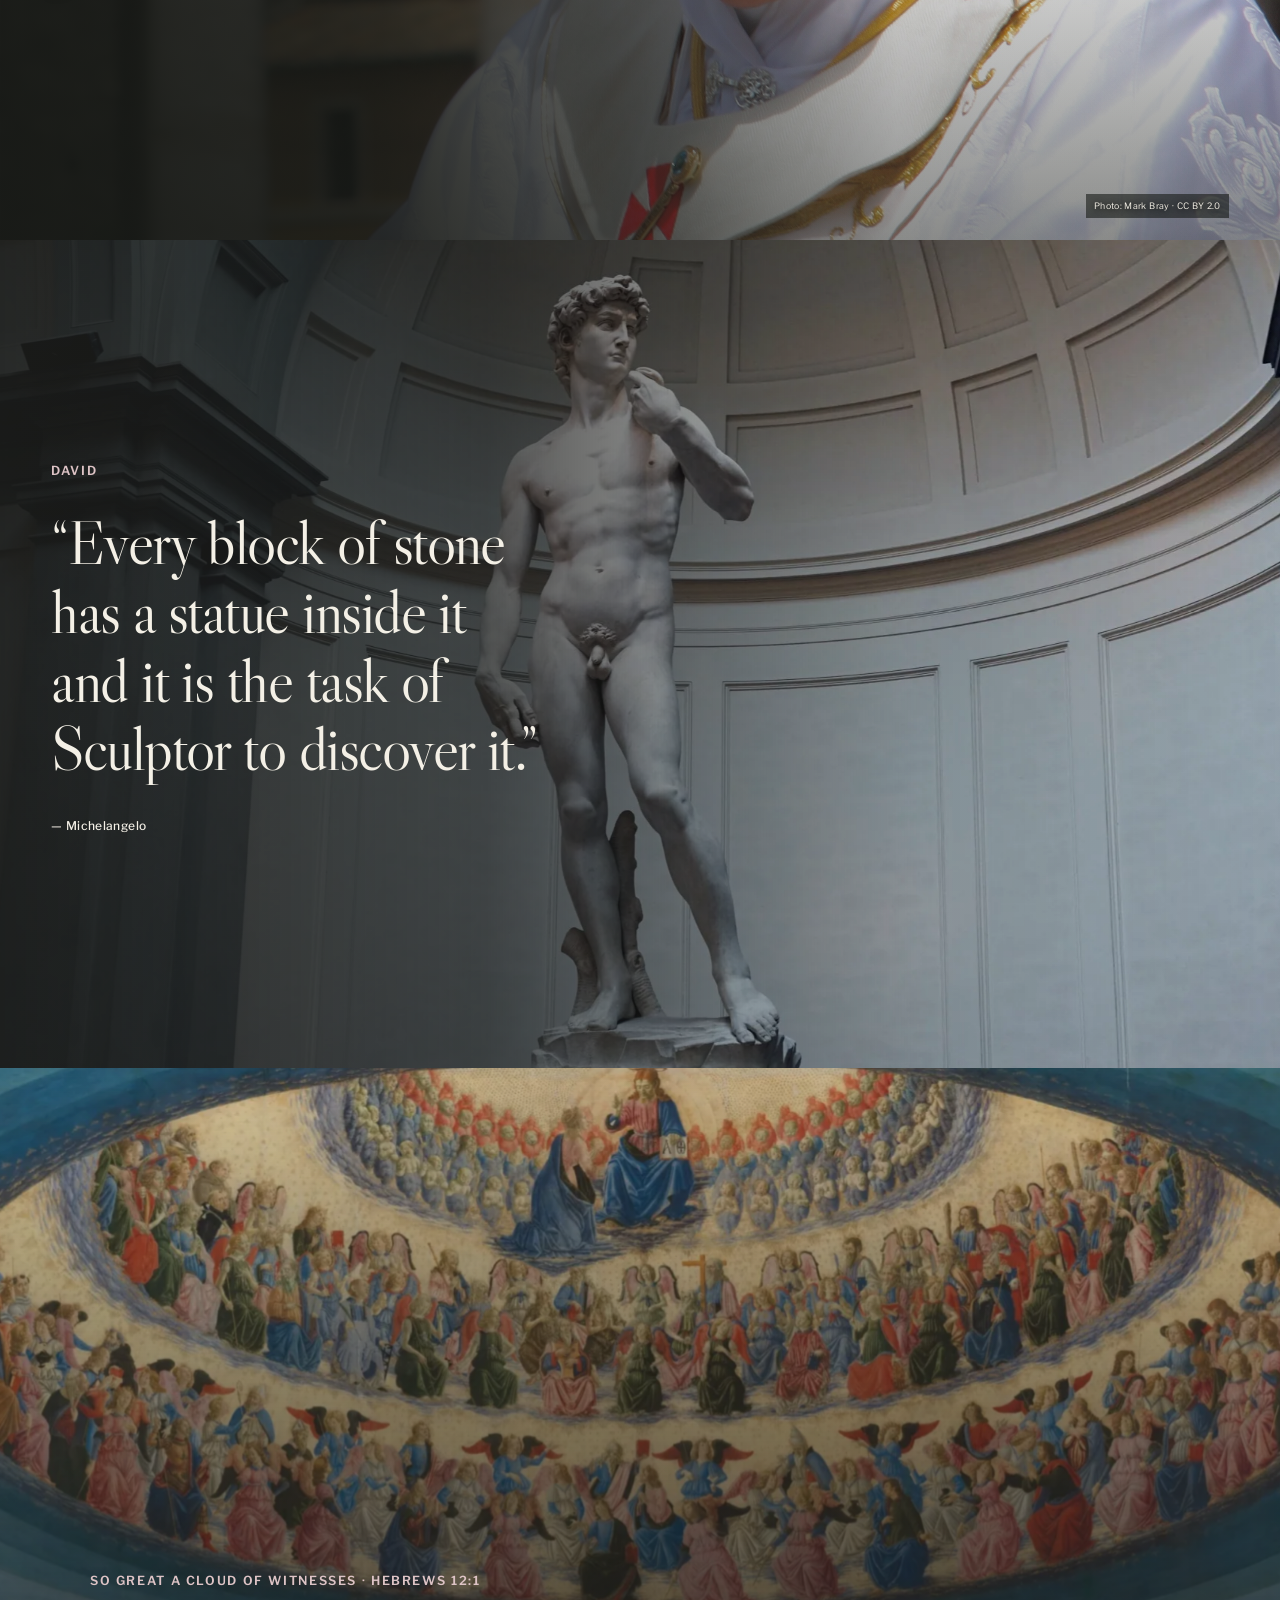
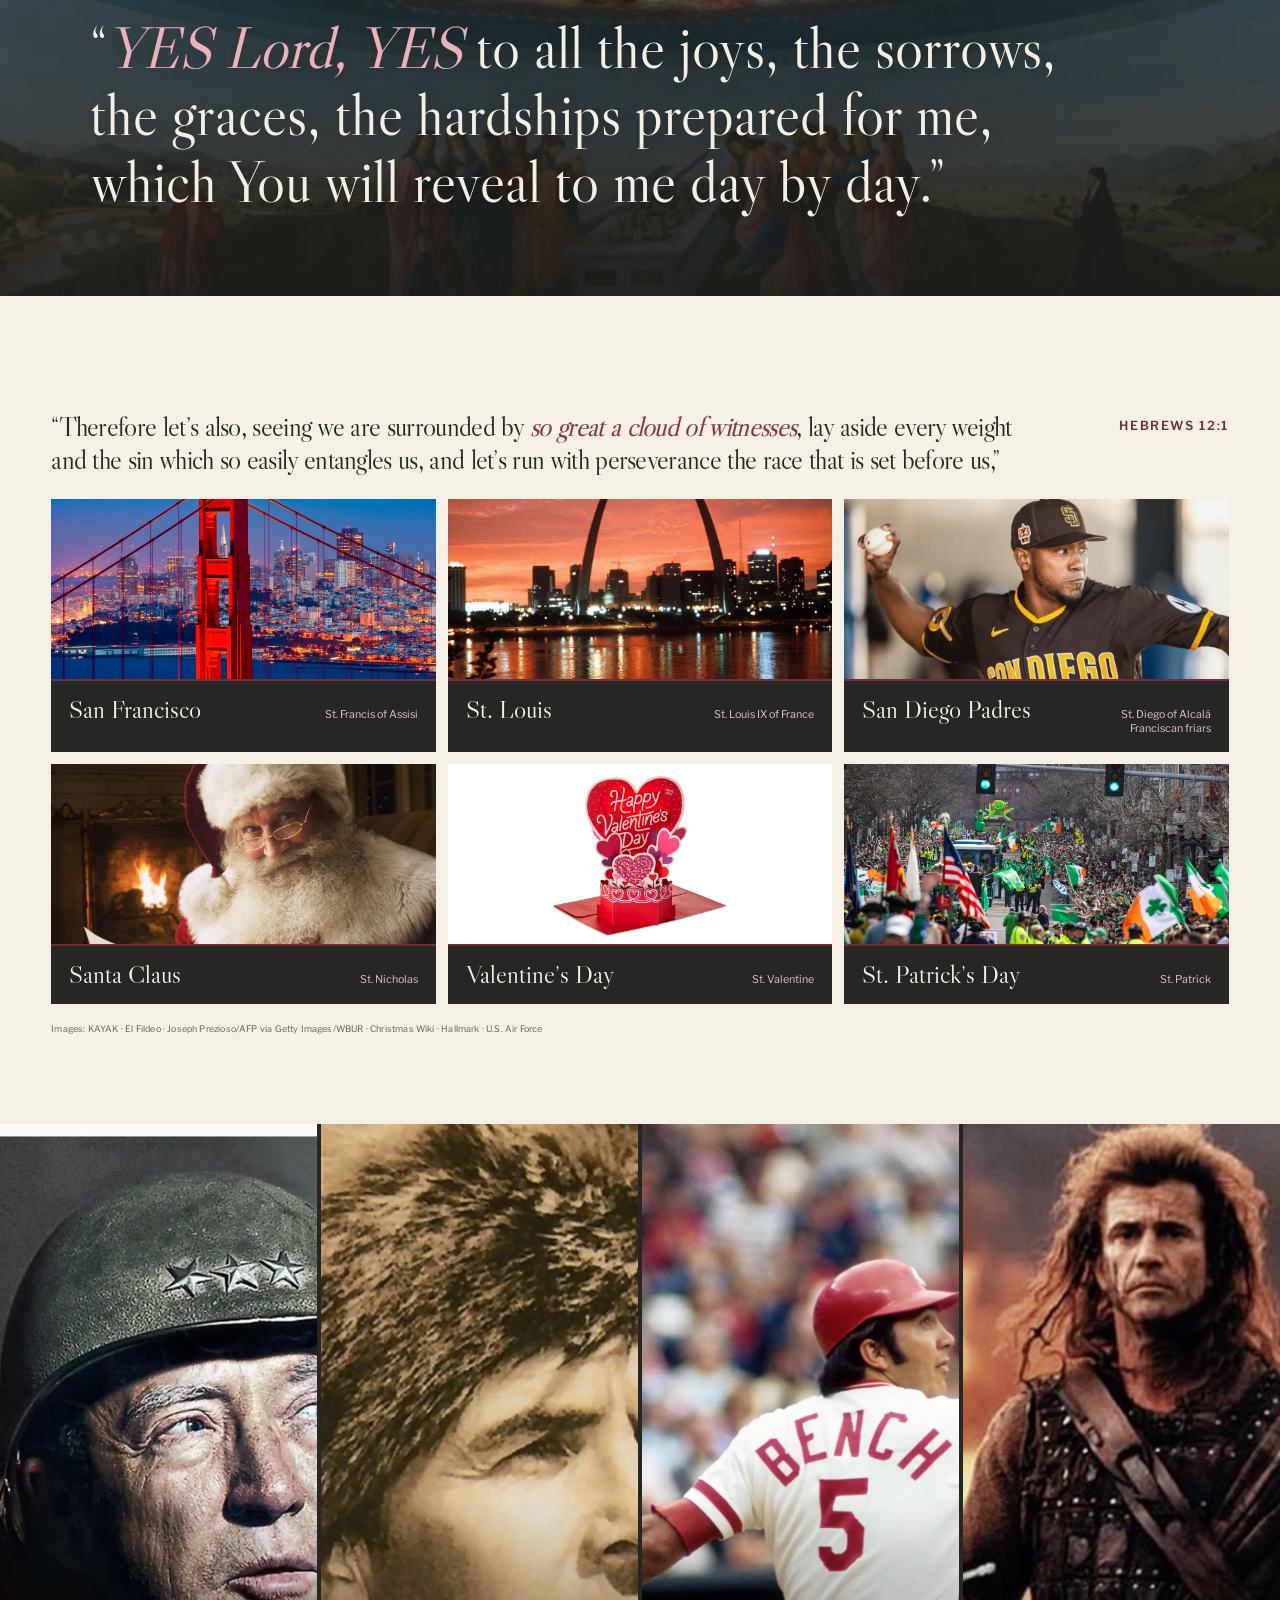
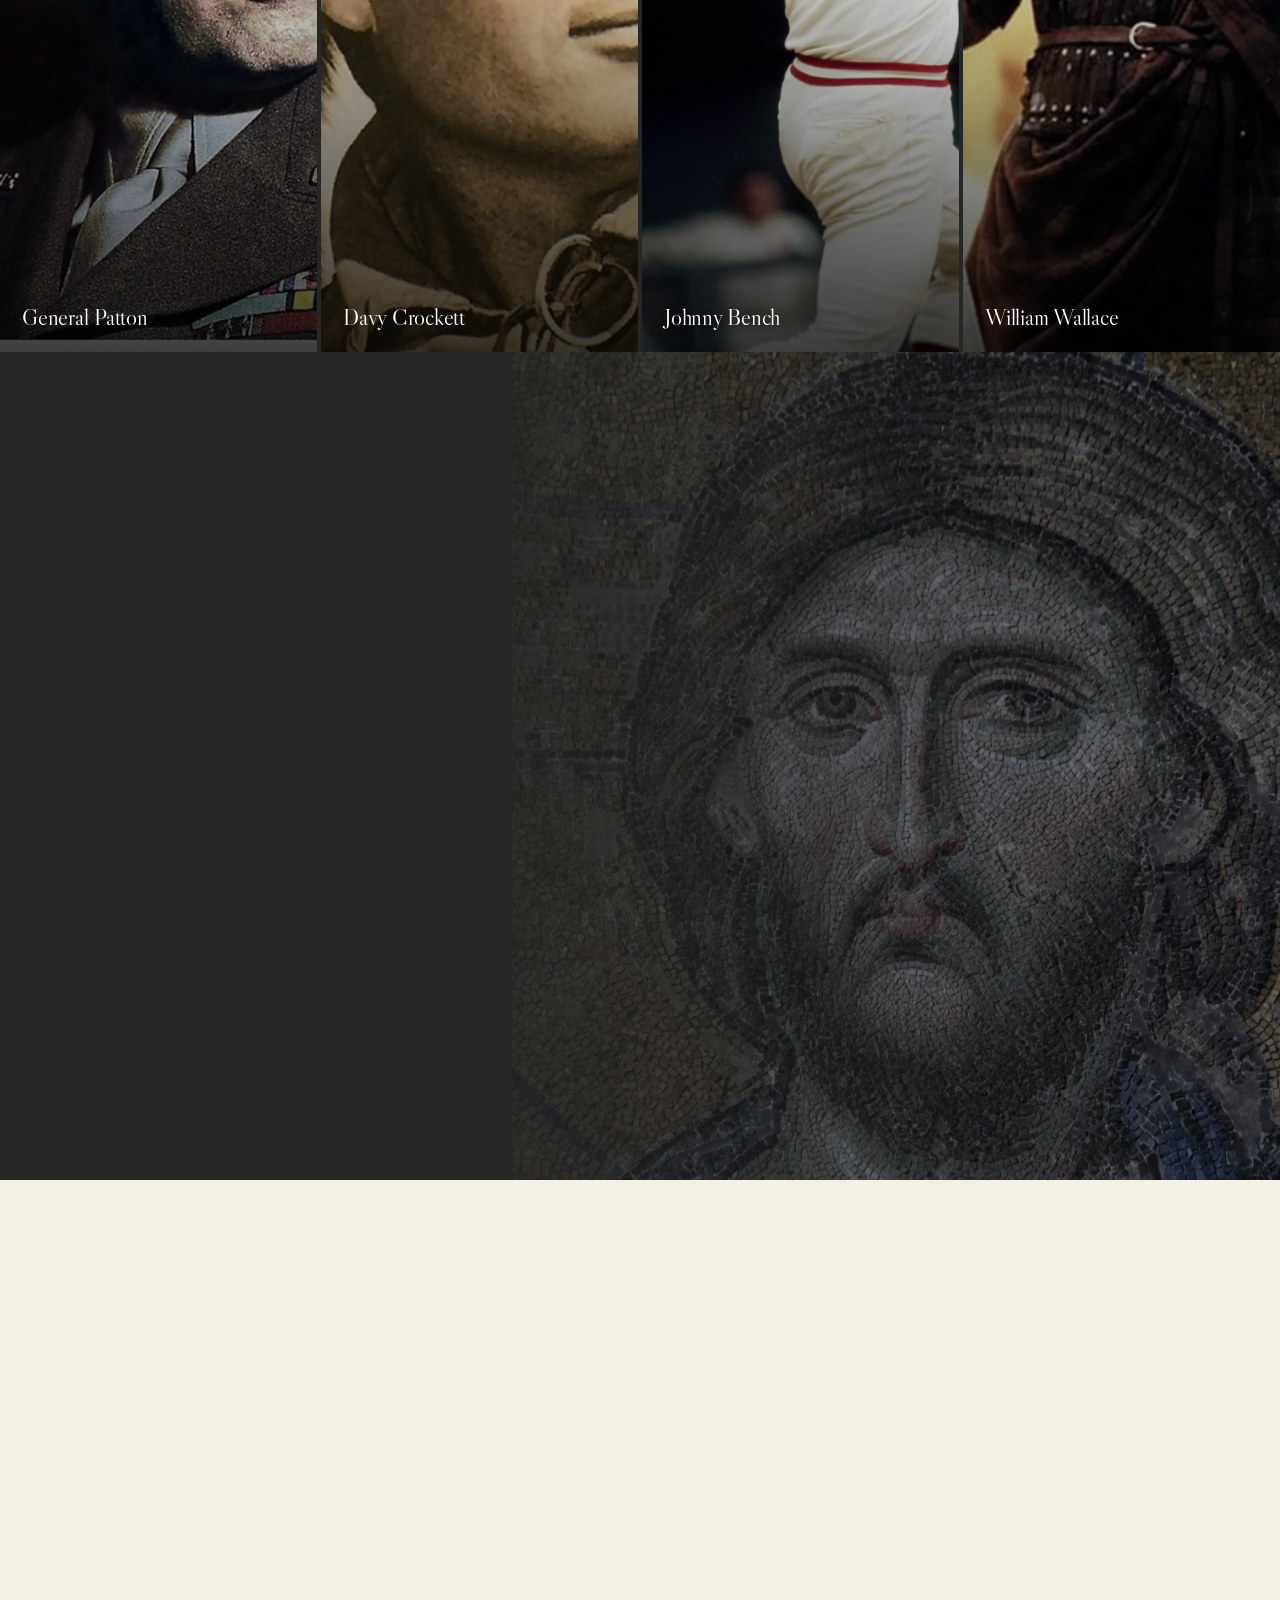
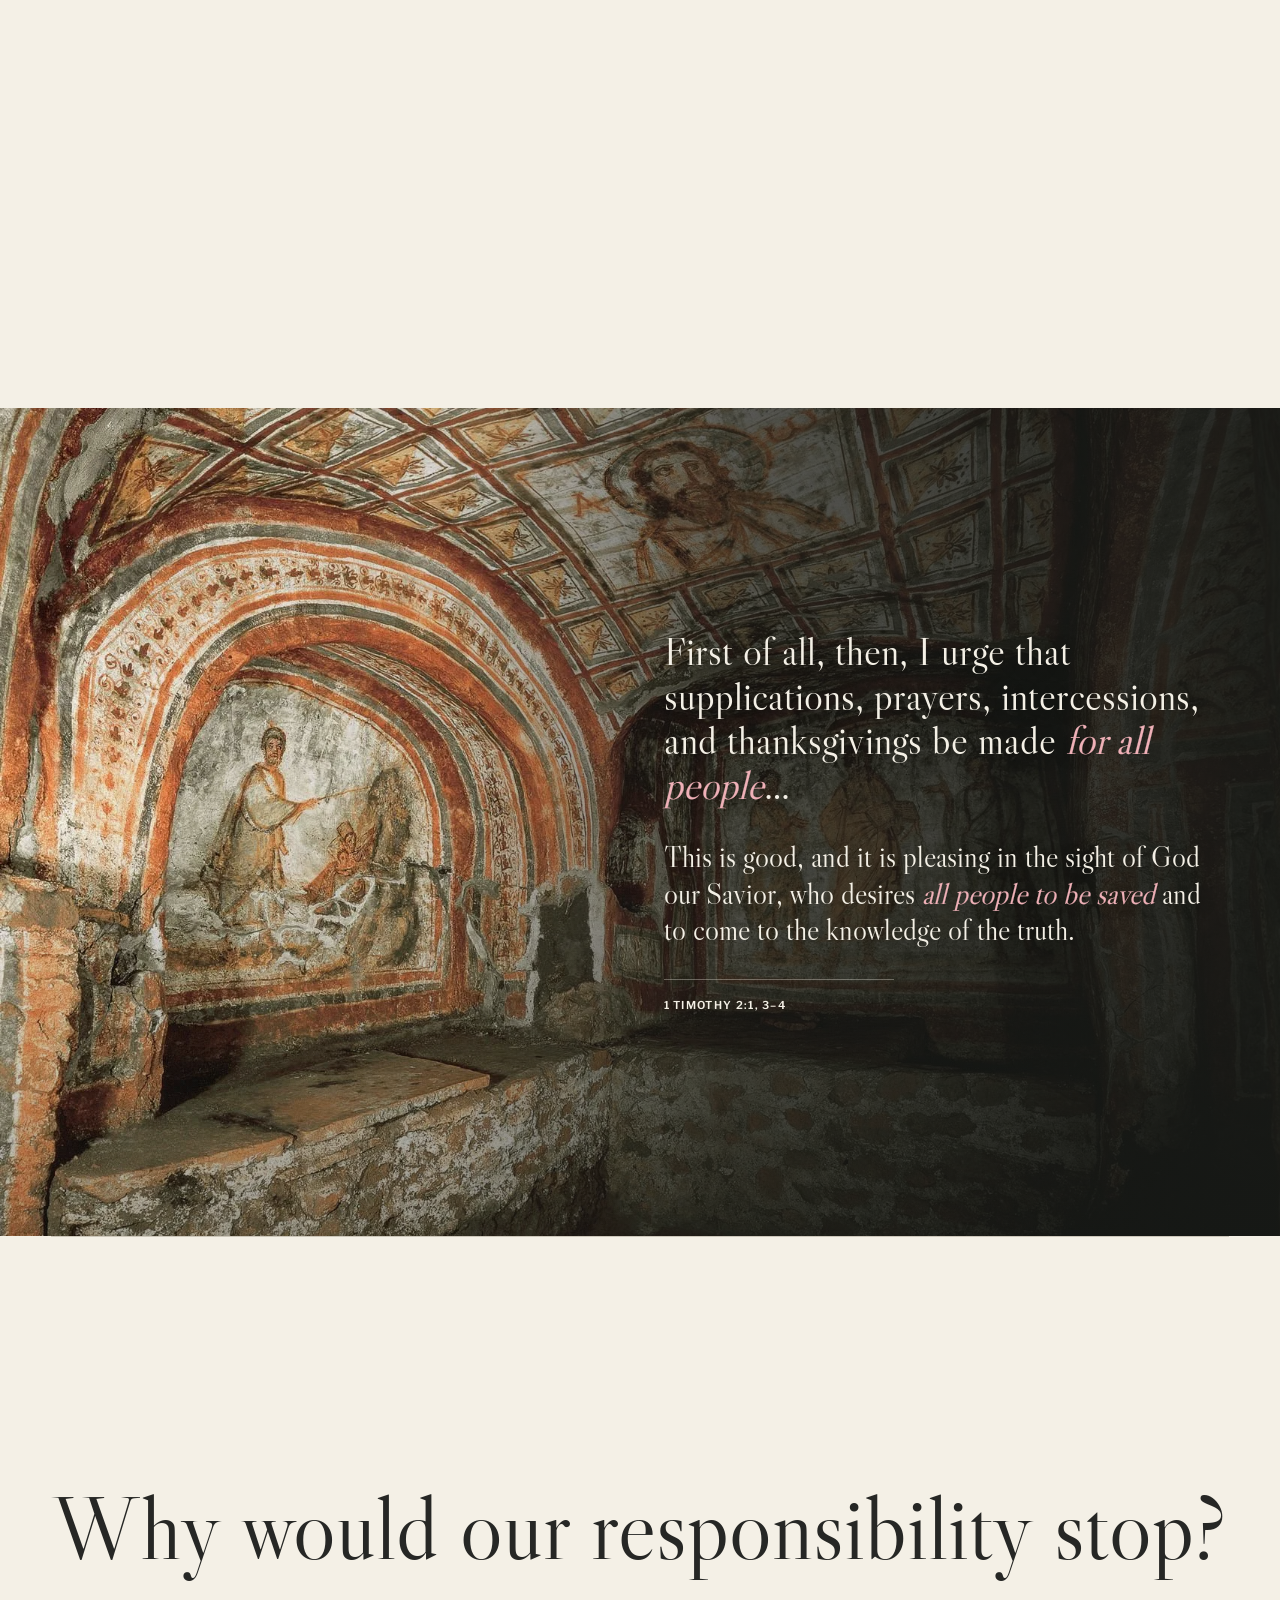
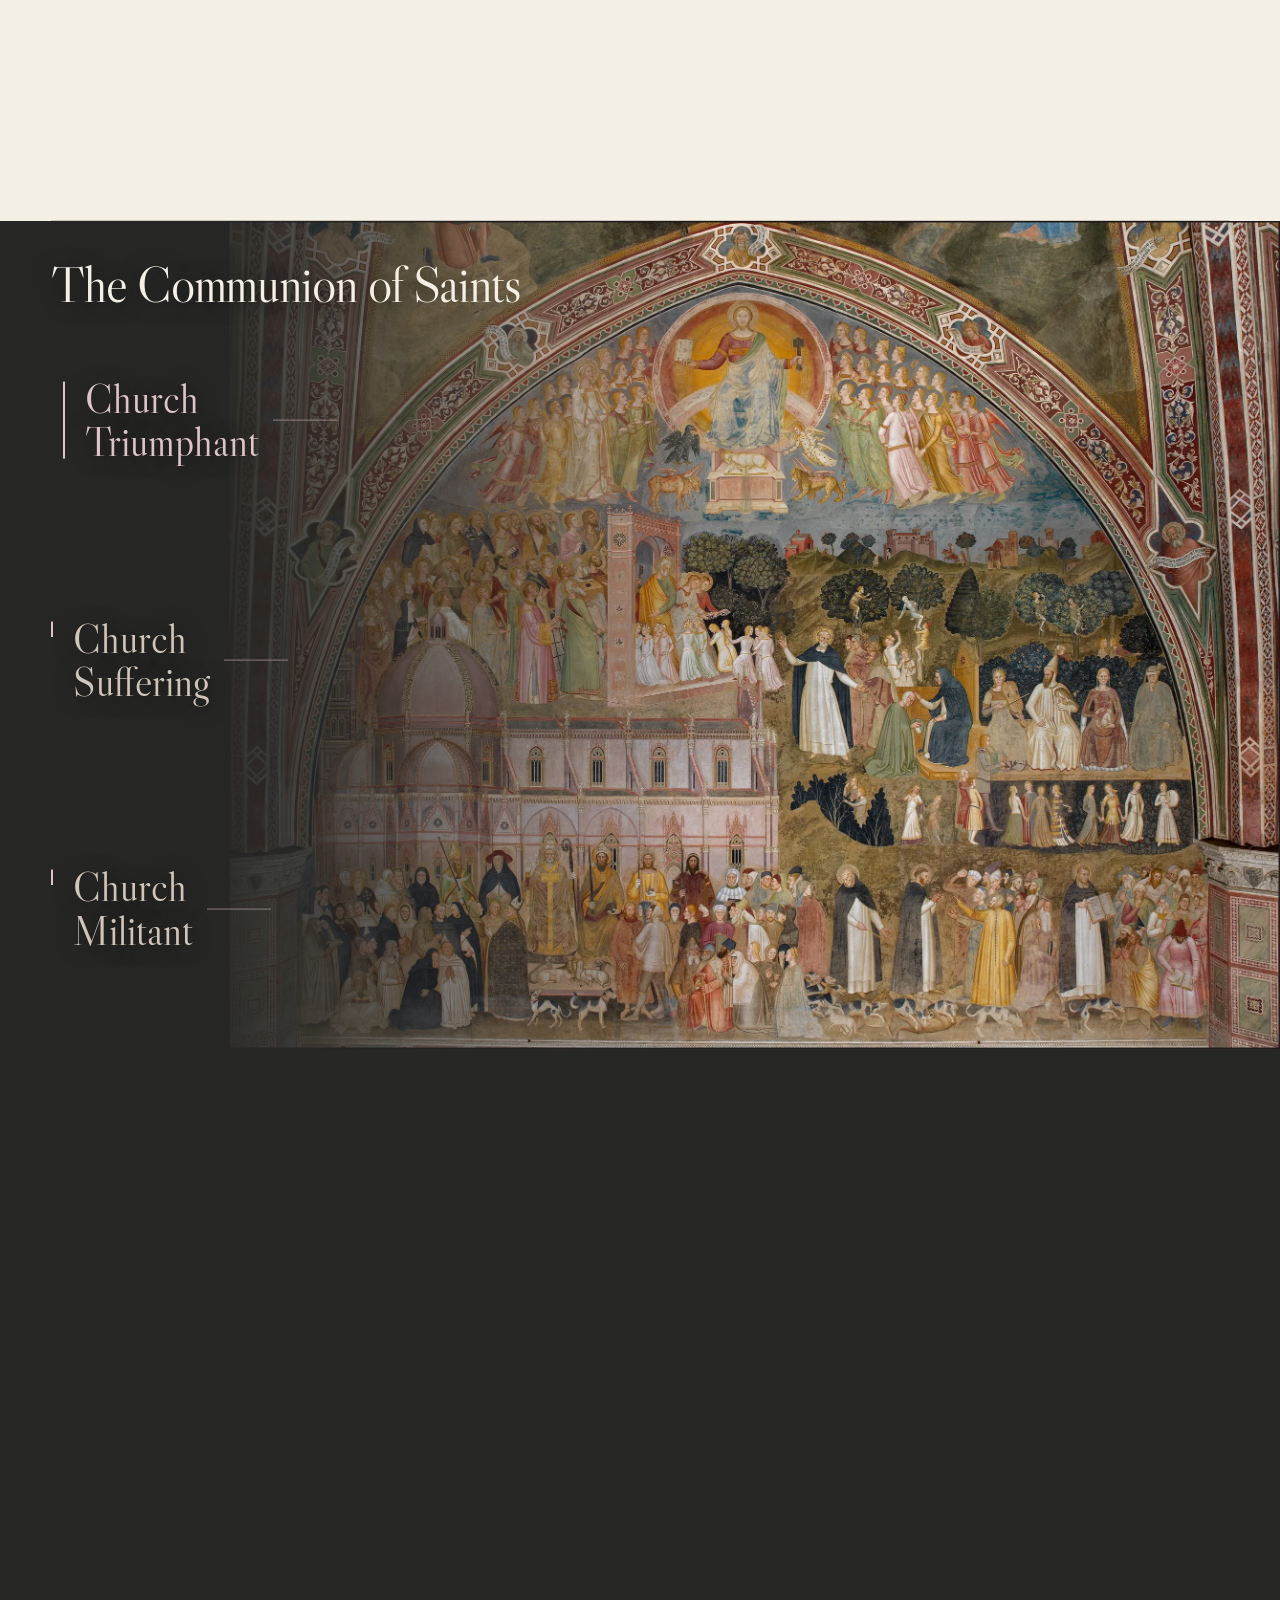
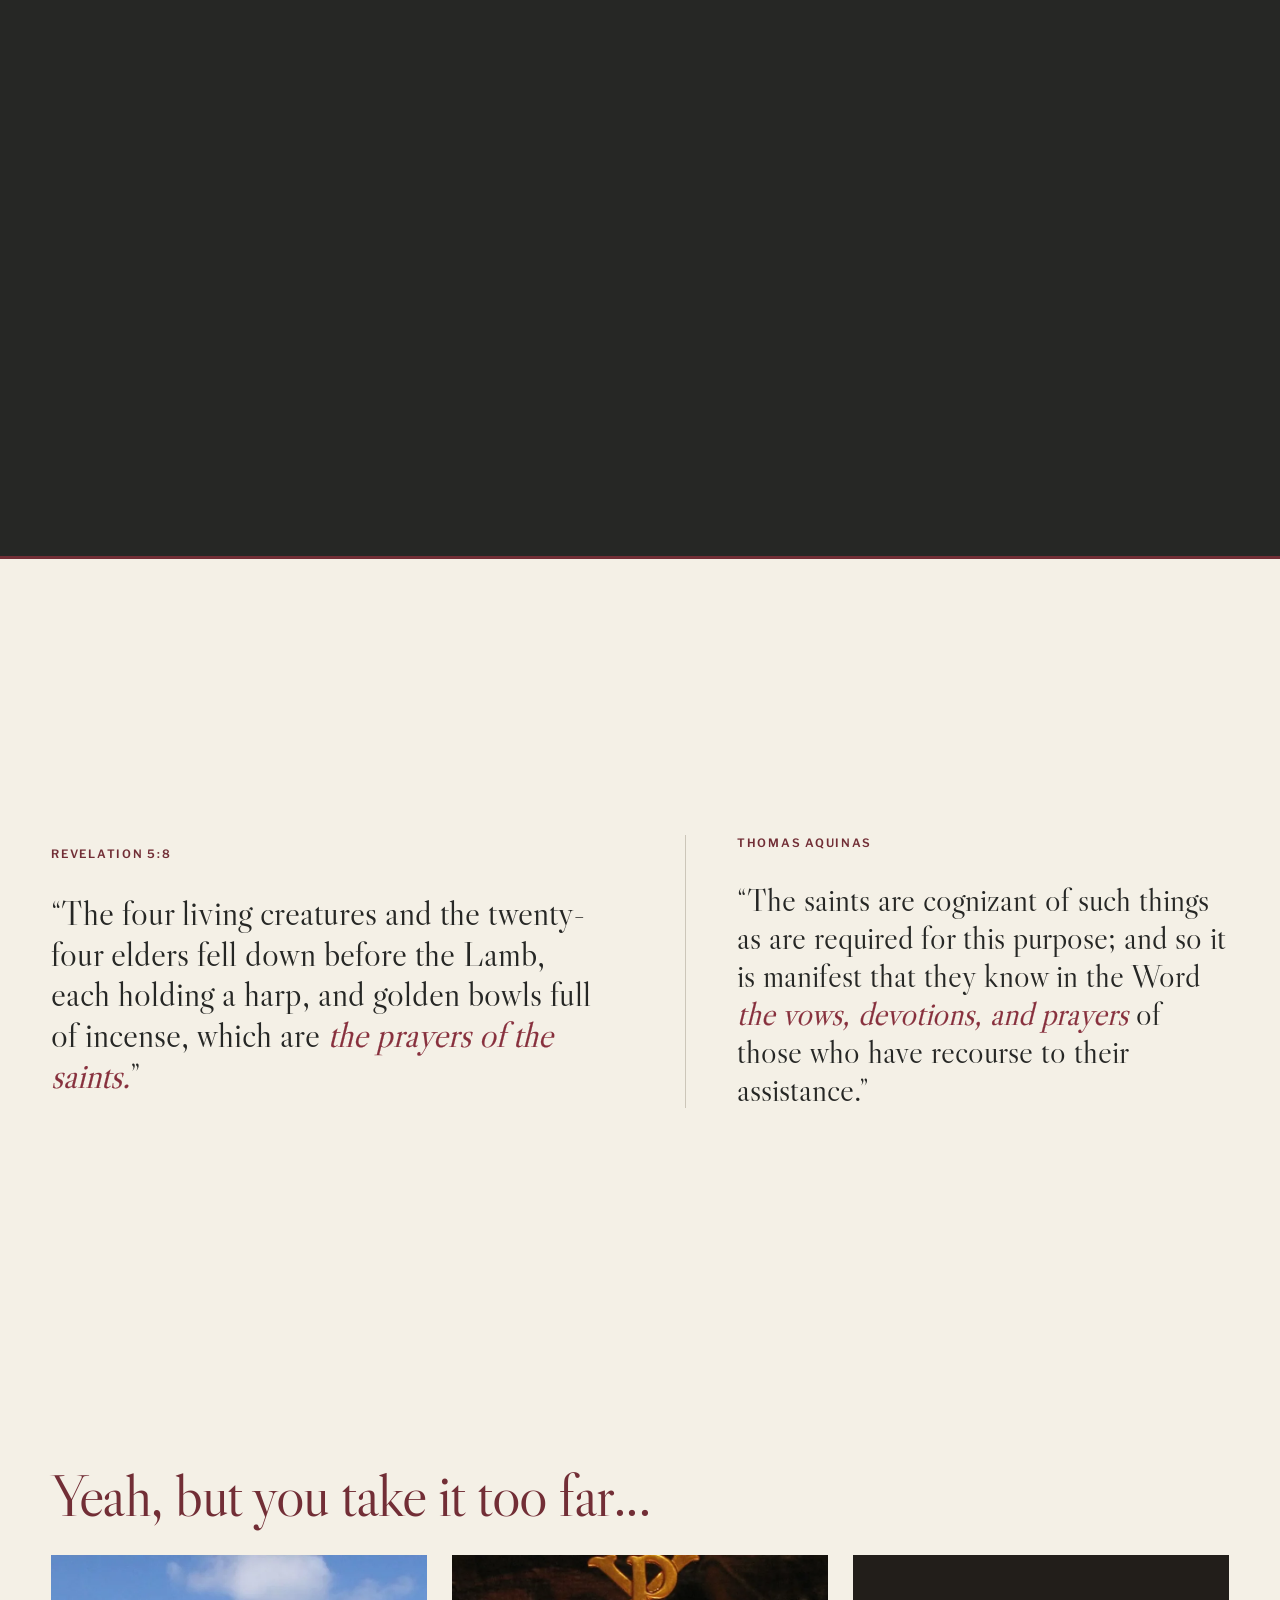
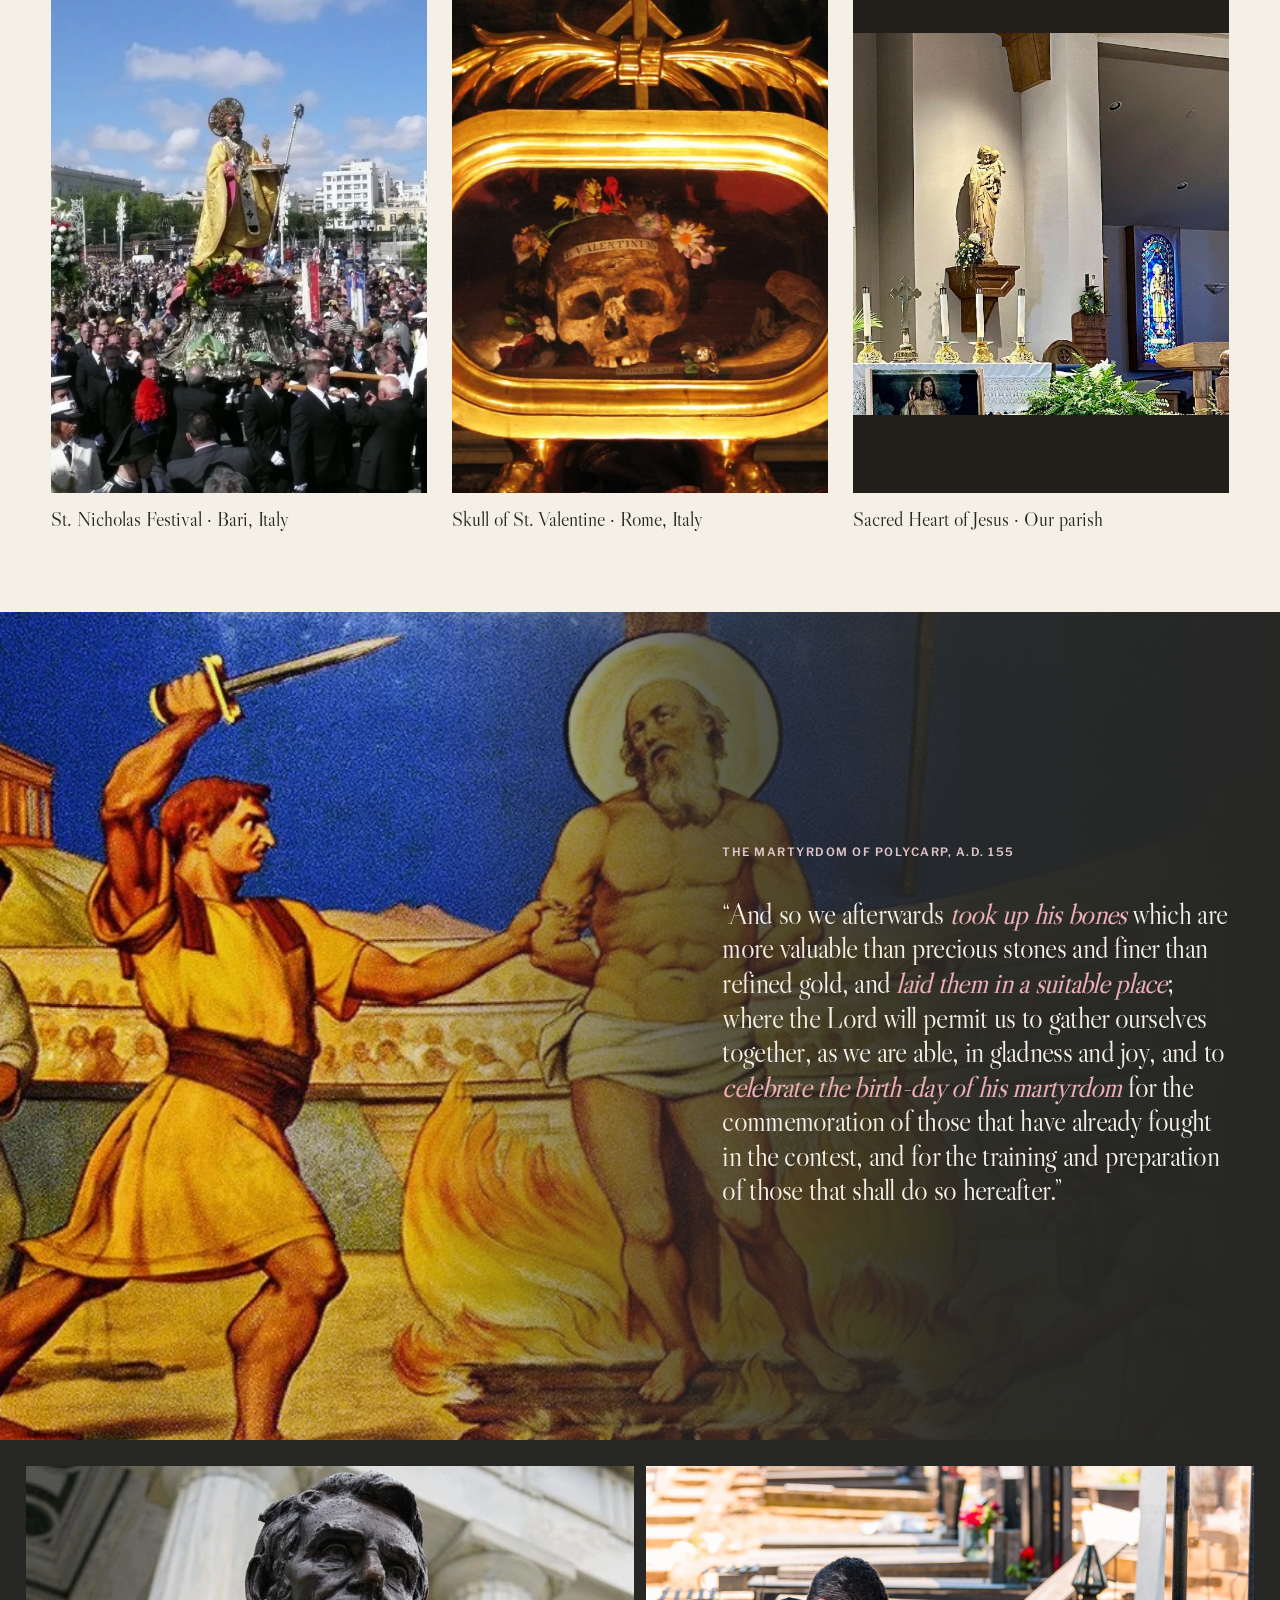
==== commit 1c126e26: "Fit slide frames and contain news card headlines" ====
--- a/index.html
+++ b/index.html
@@ -7,7 +7,7 @@
   <title>The Saints — Becoming Catholic · OCIA</title>
   <meta name="description" content="A scrollable OCIA presentation on the saints and the communion of saints.">
   <link rel="icon" href="favicon.svg" type="image/svg+xml">
-  <link rel="stylesheet" href="styles.css?v=20261007-holy-card-aligned">
+  <link rel="stylesheet" href="styles.css?v=20261011-frame-fit-r2">
   <script defer src="app.js?v=20261003"></script>
 </head>
 <body id="top">
--- a/styles.css
+++ b/styles.css
@@ -427,6 +427,7 @@
  .churches-labels p:nth-child(3){top:83%}
  .churches-labels p::after{content:"";position:absolute;left:calc(100% + 14px);top:50%;width:clamp(28px,5vw,80px);height:1px;background:#dec4c688}
 }
+
 @media(max-width:760px){
  .churches-visual{position:relative;display:block}
  .communion-painting .sequence-stage::after{display:none}
@@ -660,19 +661,20 @@
 /* Side-by-side originals with readable headline excerpts. */
 .litany-news{height:var(--frame);min-height:0;padding:clamp(20px,2.3vw,36px);background:#1b1d19;overflow:hidden}
 .litany-news-grid{display:grid;grid-template-columns:repeat(4,minmax(0,1fr));gap:clamp(12px,1.5vw,24px);width:100%;height:100%;min-height:0}
-.litany-news-grid .news-tile{margin:0;min-width:0;min-height:0;display:grid;grid-template-rows:minmax(0,1fr) 360px;background:#252823;border-top:2px solid #ba9290;box-shadow:0 12px 30px #0003}
+.litany-news-grid .news-tile{margin:0;min-width:0;min-height:0;display:grid;grid-template-rows:minmax(0,1fr) auto;background:#252823;border-top:2px solid #ba9290;box-shadow:0 12px 30px #0003}
 .news-image{min-height:0;padding:14px 10px;background:#080a08}
 .news-image img{display:block;width:100%;height:100%;object-fit:contain}
 .news-tile figcaption{padding:clamp(16px,1.6vw,28px);color:var(--paper)}
 .news-source{margin:0 0 18px;font:600 clamp(.72rem,.95vw,.95rem)/1.3 var(--body);letter-spacing:.08em;text-transform:uppercase;color:#efb1b8}
-.news-tile blockquote{margin:0;font:500 clamp(1.6rem,2.25vw,2.8rem)/1.24 var(--body);letter-spacing:-.025em}
+.news-tile blockquote{margin:0;font:500 clamp(1.3rem,min(2vw,3svh),2.2rem)/1.24 var(--body);letter-spacing:-.025em;overflow-wrap:break-word}
 @media(min-width:900px) and (max-height:780px){
  .litany-news{padding:18px}
- .litany-news-grid .news-tile{grid-template-rows:minmax(0,1fr) 270px}
+ .litany-news-grid .news-tile{grid-template-rows:minmax(0,1fr) auto}
  .news-tile figcaption{padding:18px}
  .news-tile blockquote{font-size:clamp(1.4rem,1.85vw,2rem)}
  .news-source{margin-bottom:12px}
 }
+
 @media(max-width:899px){
  .litany-news{height:auto;min-height:var(--frame);padding:20px}
  .litany-news-grid{height:auto;grid-template-columns:repeat(2,minmax(0,1fr));gap:18px}
@@ -707,3 +709,23 @@
  .spe-salvi-frame .benedict-quote-layout>div{width:100%}
  .spe-salvi-frame .benedict-quote-layout blockquote{font-size:clamp(1.3rem,5vw,1.8rem);line-height:1.22}
 }
+
+/* Ordinary desktop frames fill the screen below the header. Content scales
+   with both screen dimensions; the intentional sticky sequence keeps its span. */
+@media(min-width:761px){
+ main>section{min-height:var(--frame)}
+ .relic-gallery{align-content:center;row-gap:clamp(18px,3svh,36px)}
+ .relic-gallery .relic-gallery-title{margin-bottom:0}
+ .relic-gallery img{height:min(60svh,calc(var(--frame) - 290px))}
+ .homer-clip-frame video{width:min(100%,1440px,calc((var(--frame) - clamp(40px,6vw,90px))*16/9));max-height:calc(var(--frame) - clamp(40px,6vw,90px))}
+ .culture-card img{height:clamp(140px,22svh,270px)}
+ .spe-salvi-frame .benedict-quote-layout blockquote{font-size:clamp(1.5rem,min(2.15vw,3svh),3rem)}
+}
+
+@media(min-width:900px){
+ .litany-news-grid{grid-template-rows:minmax(0,1fr) auto}
+ .litany-news-grid .news-tile{grid-template-rows:subgrid;grid-row:span 2}
+}
+@media(max-width:760px){
+ .sheen-watch,.springsteen-beat,.communion-painting{min-height:var(--frame)}
+}
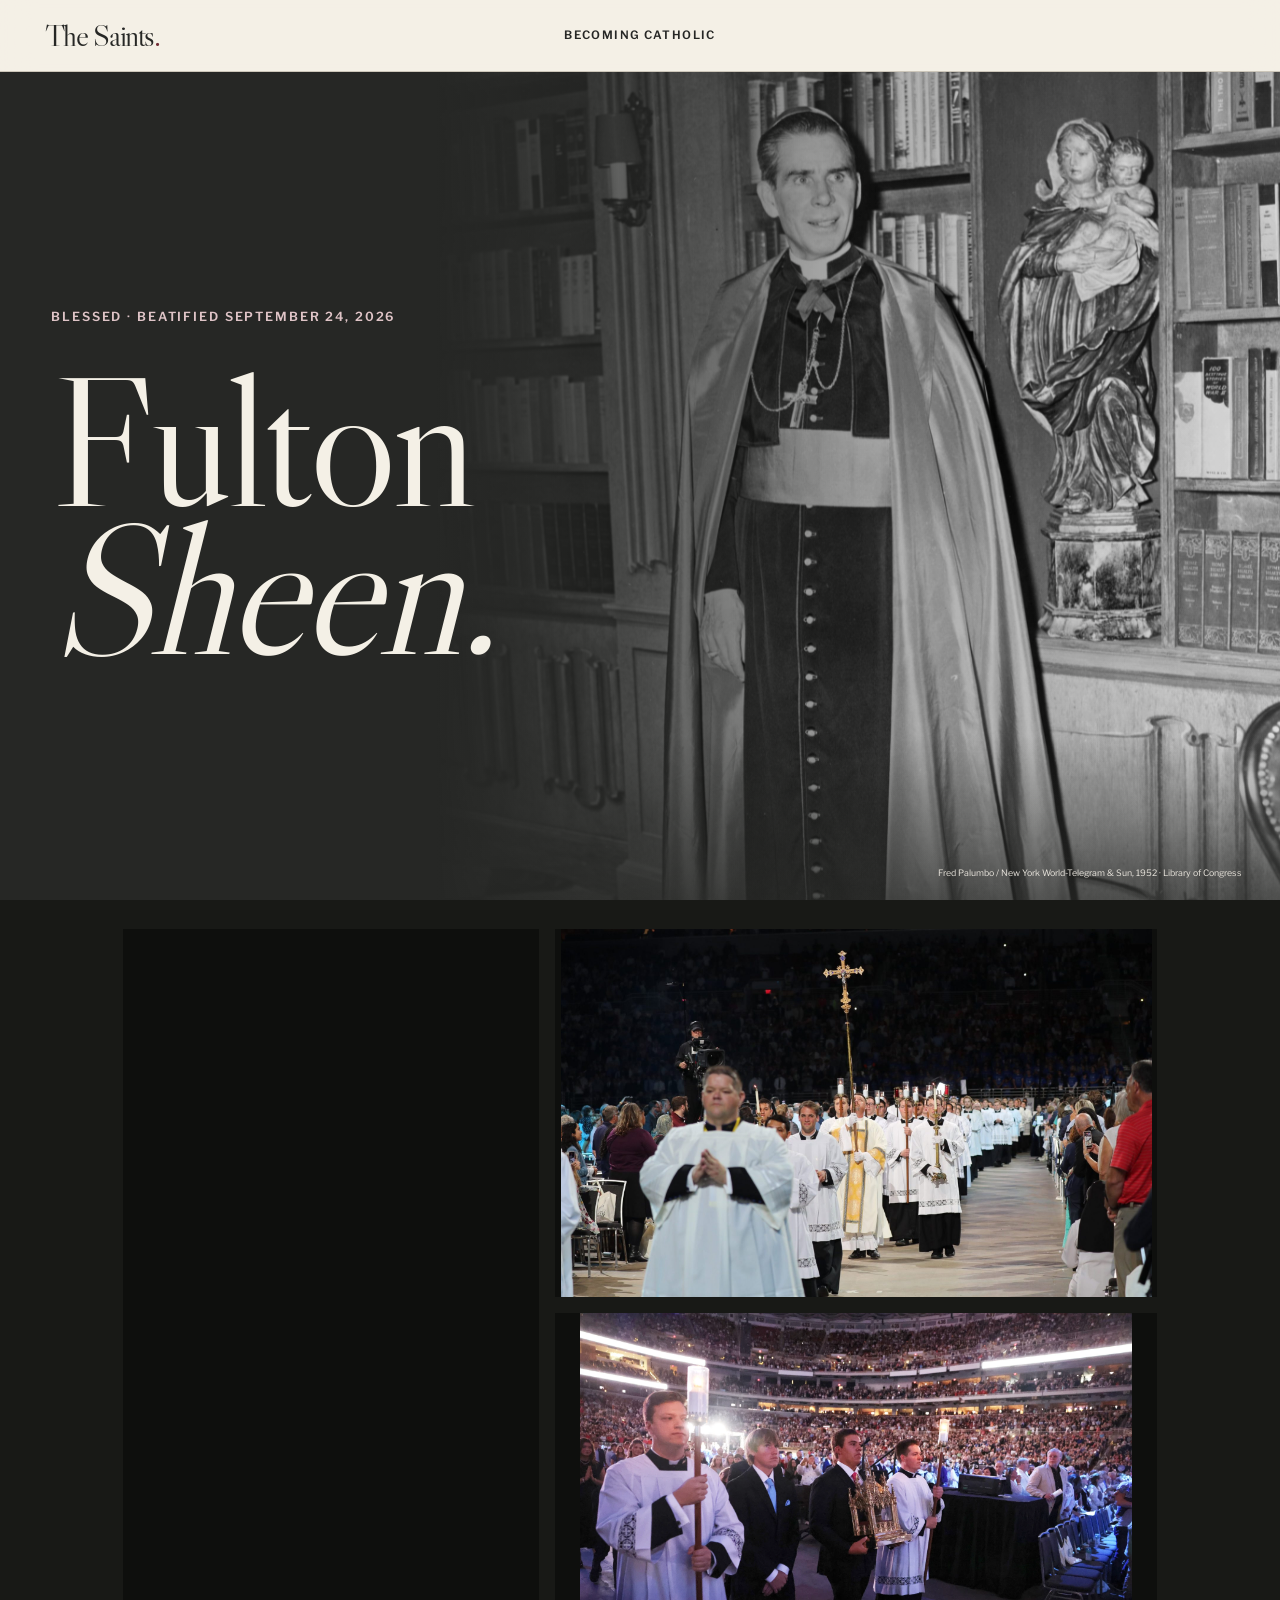
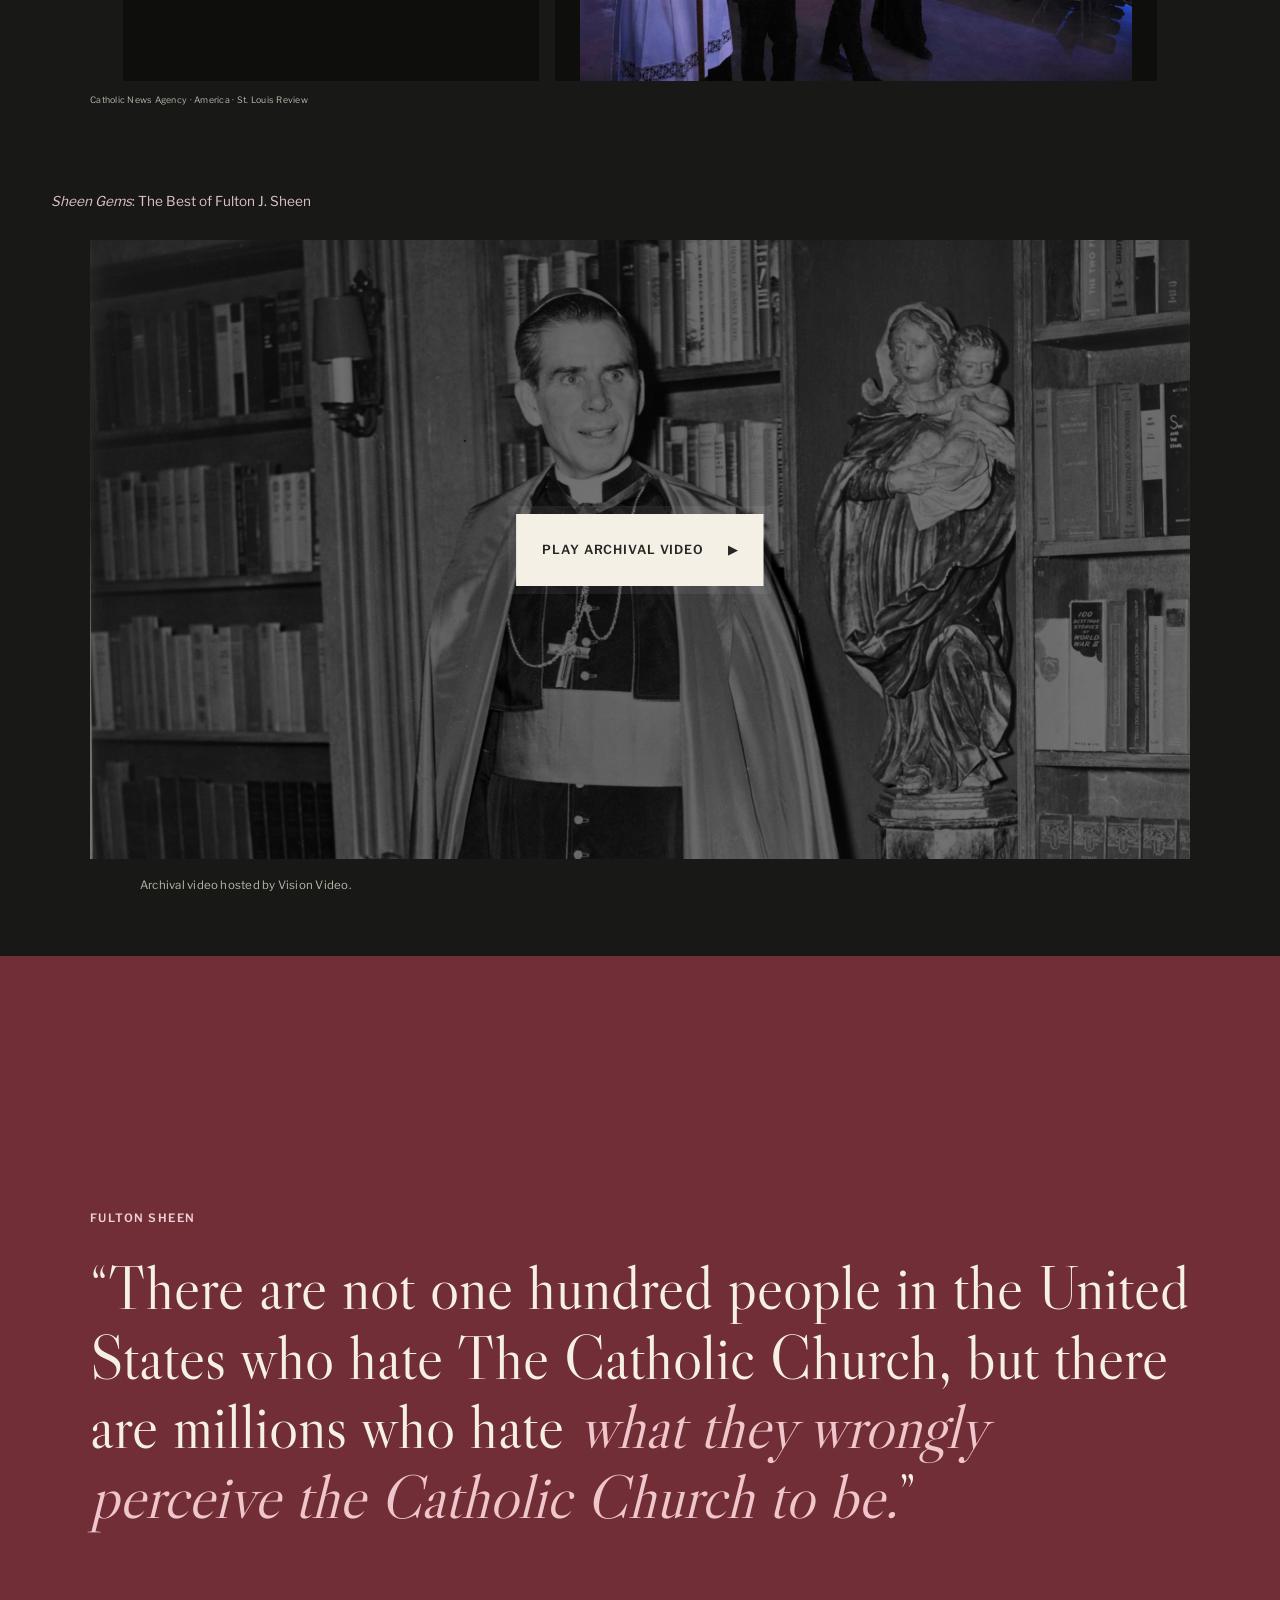
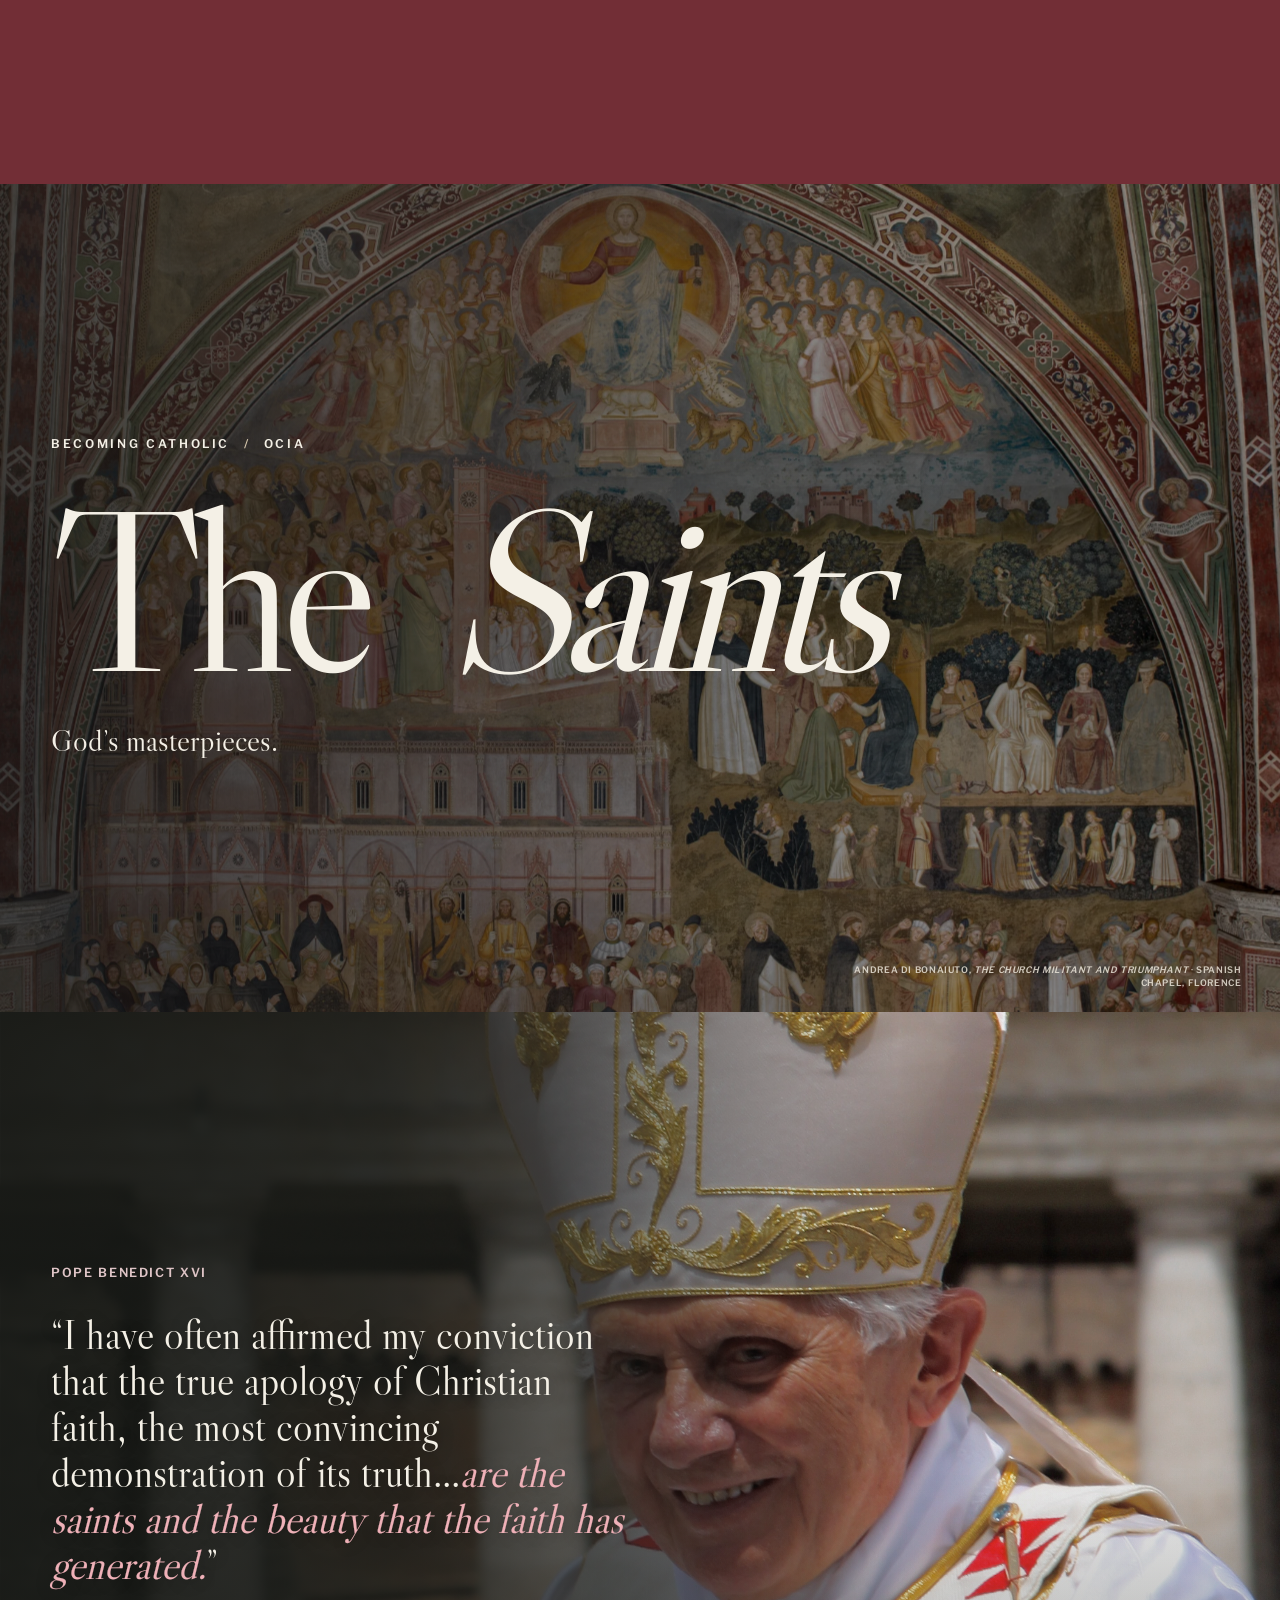
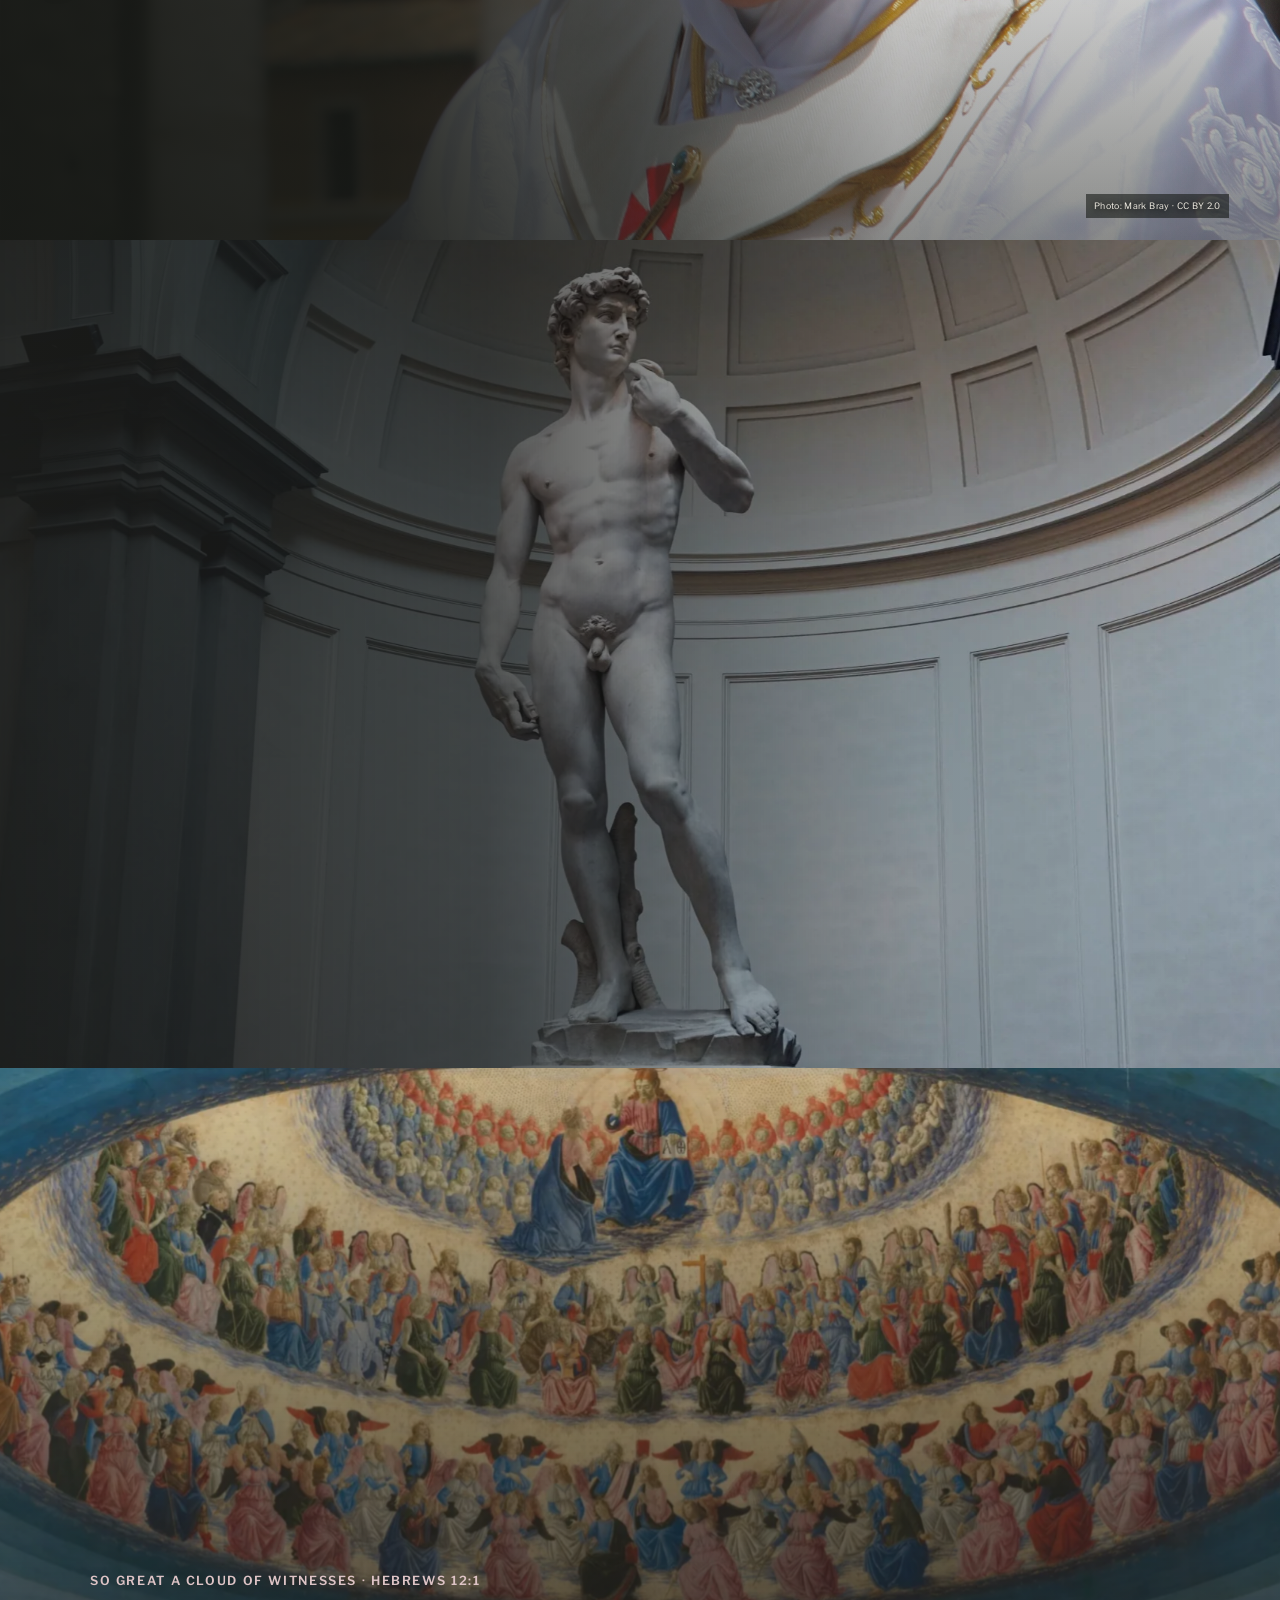
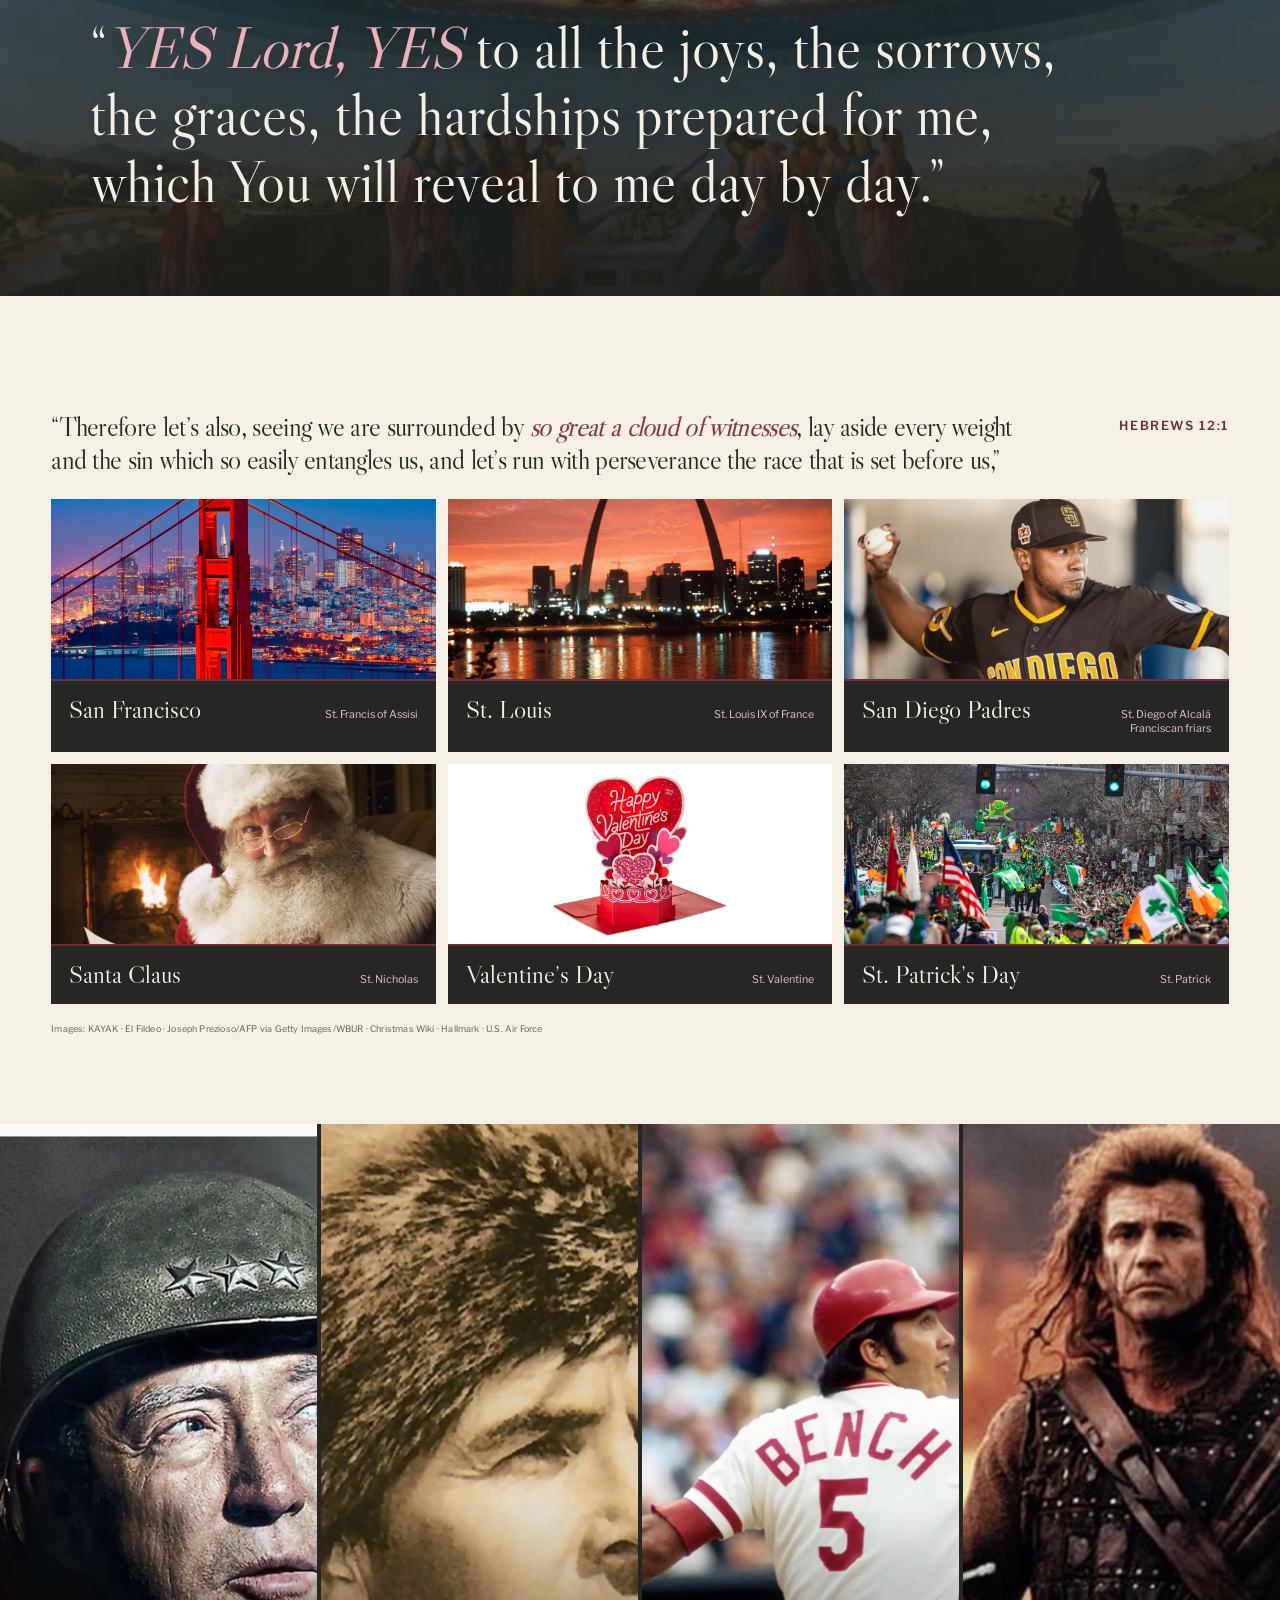
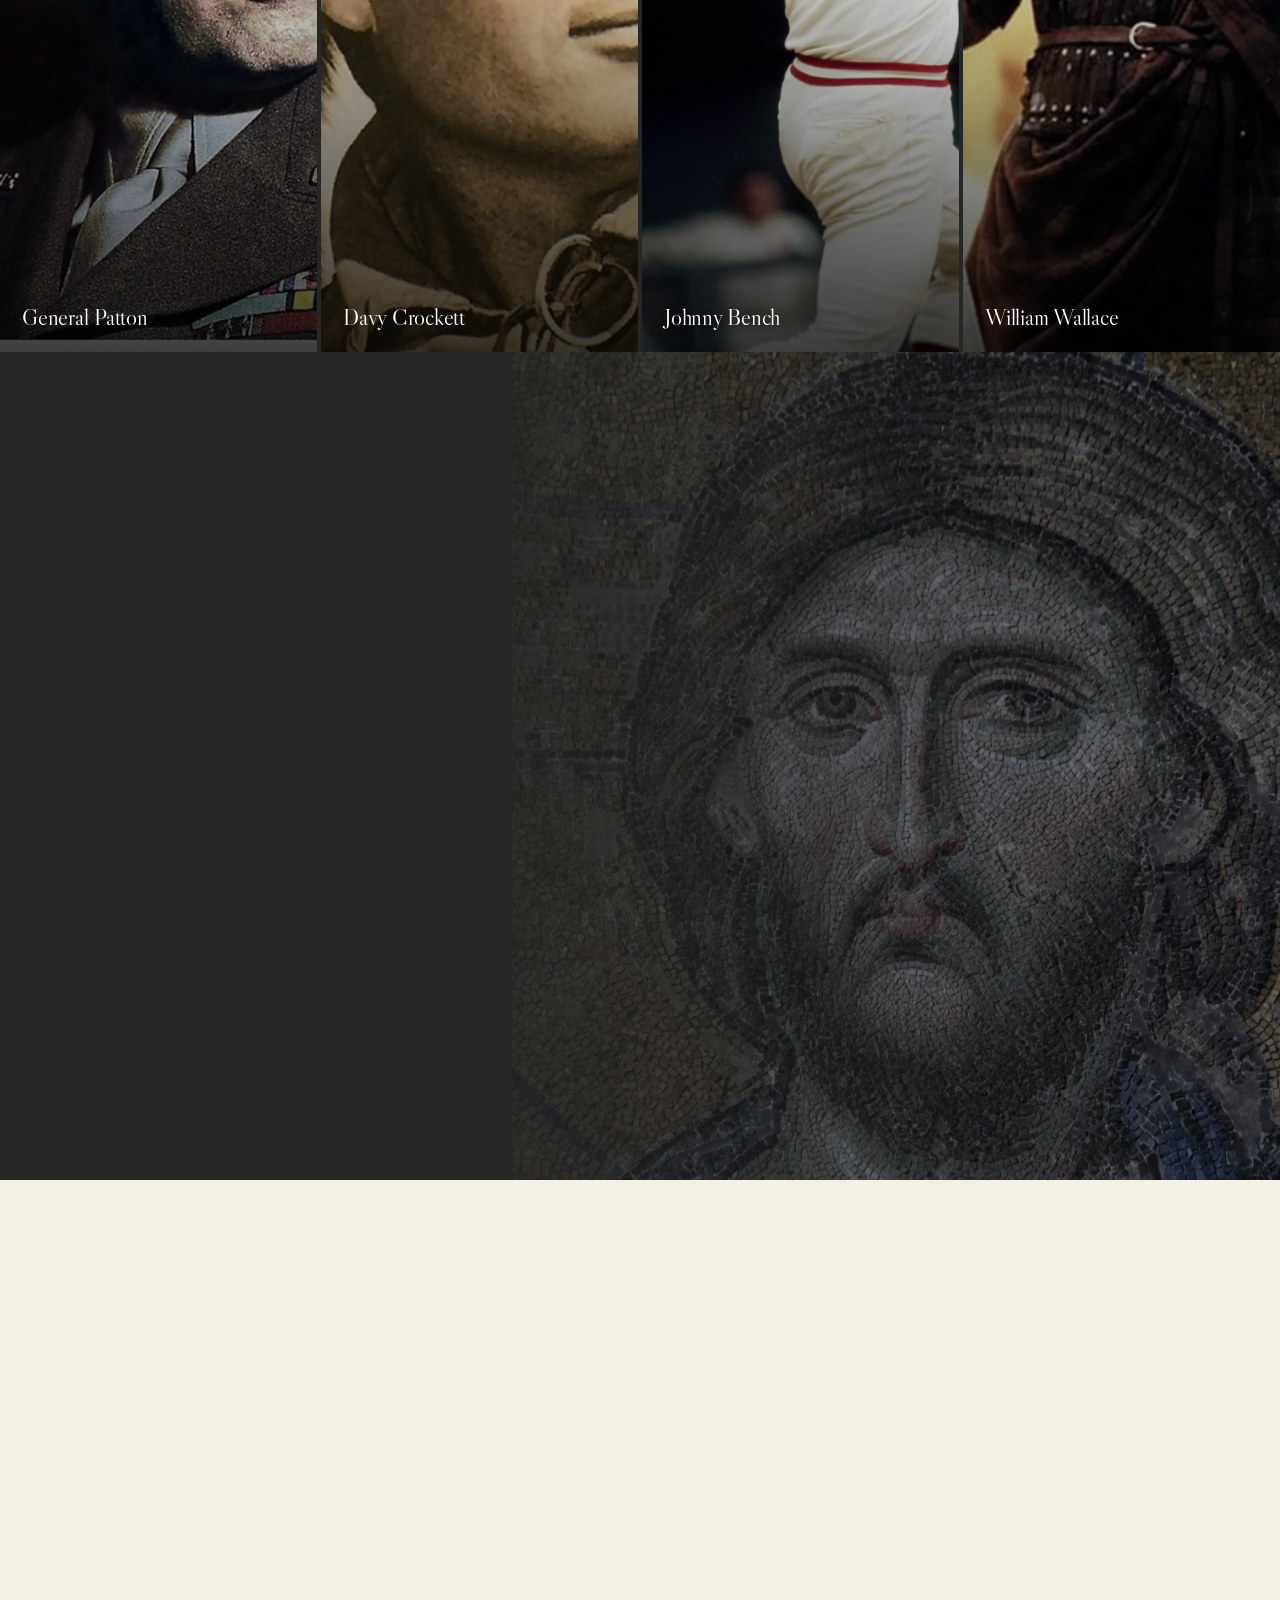
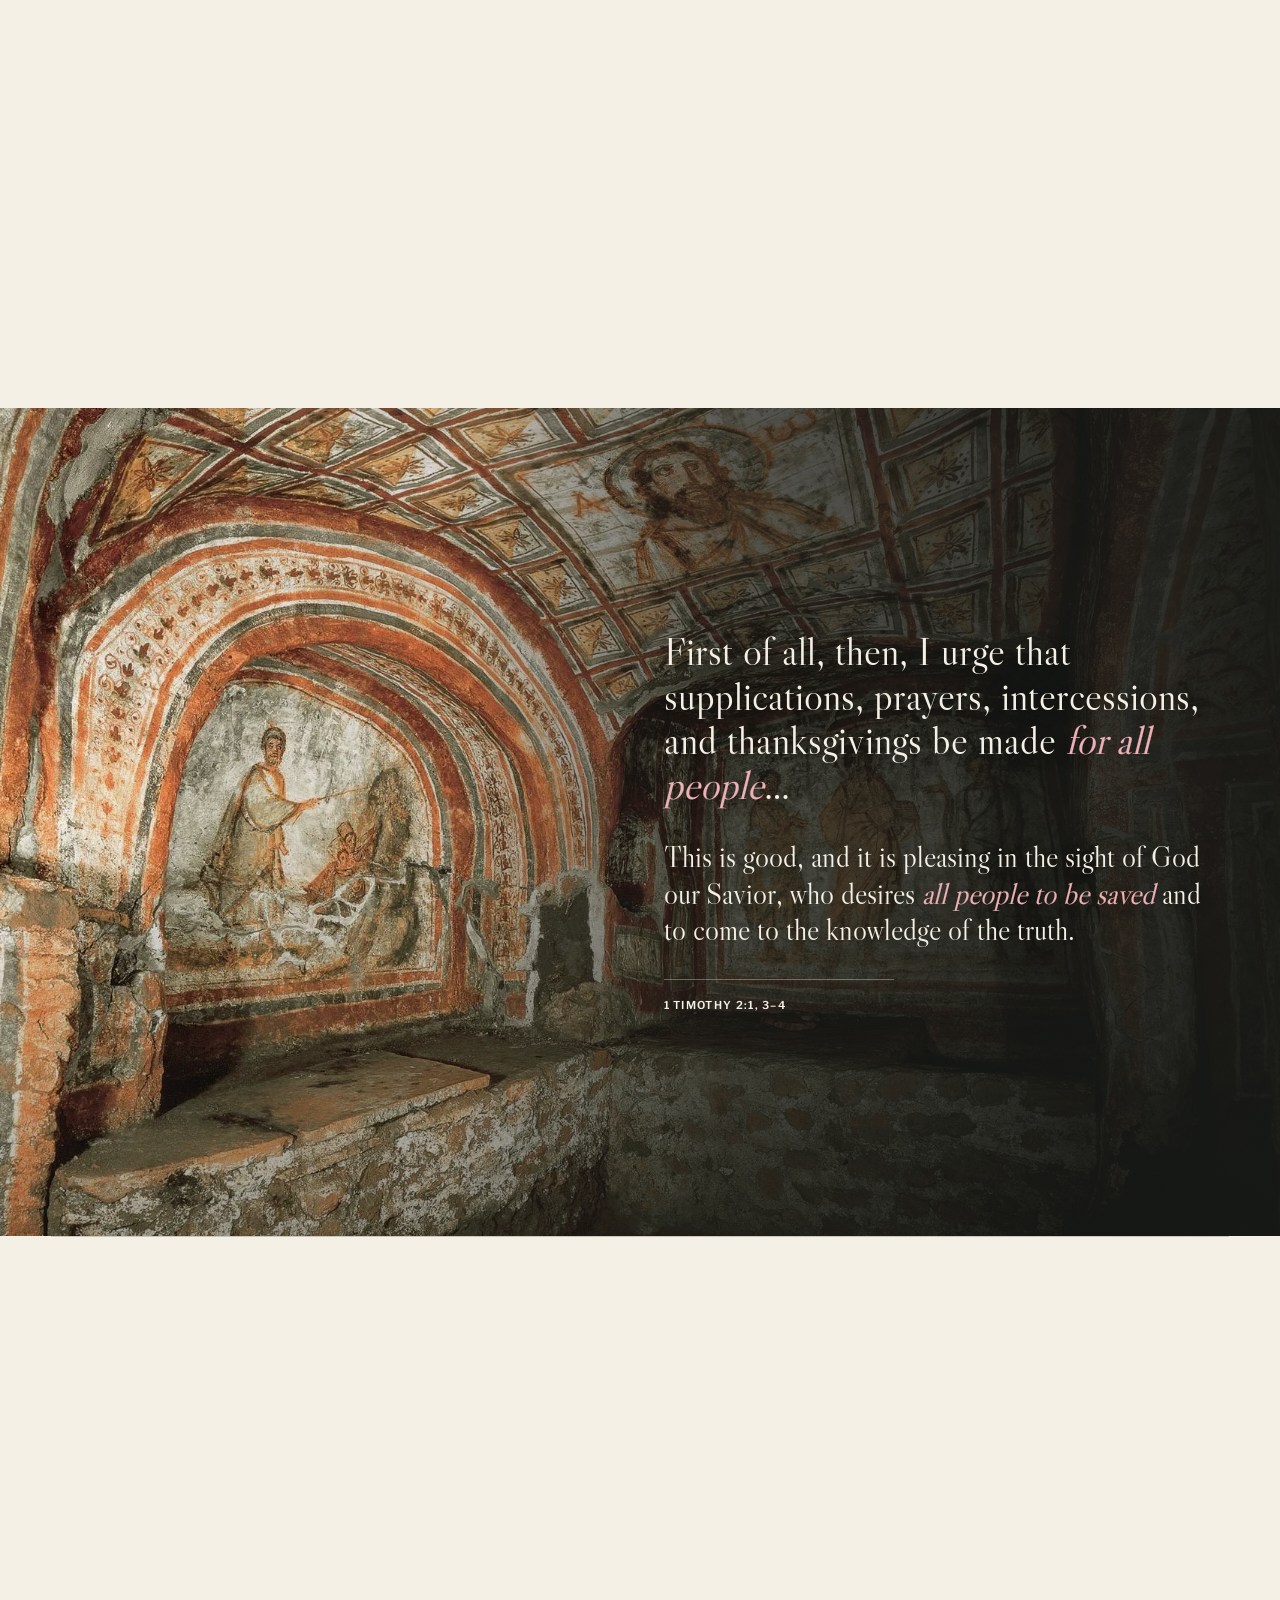
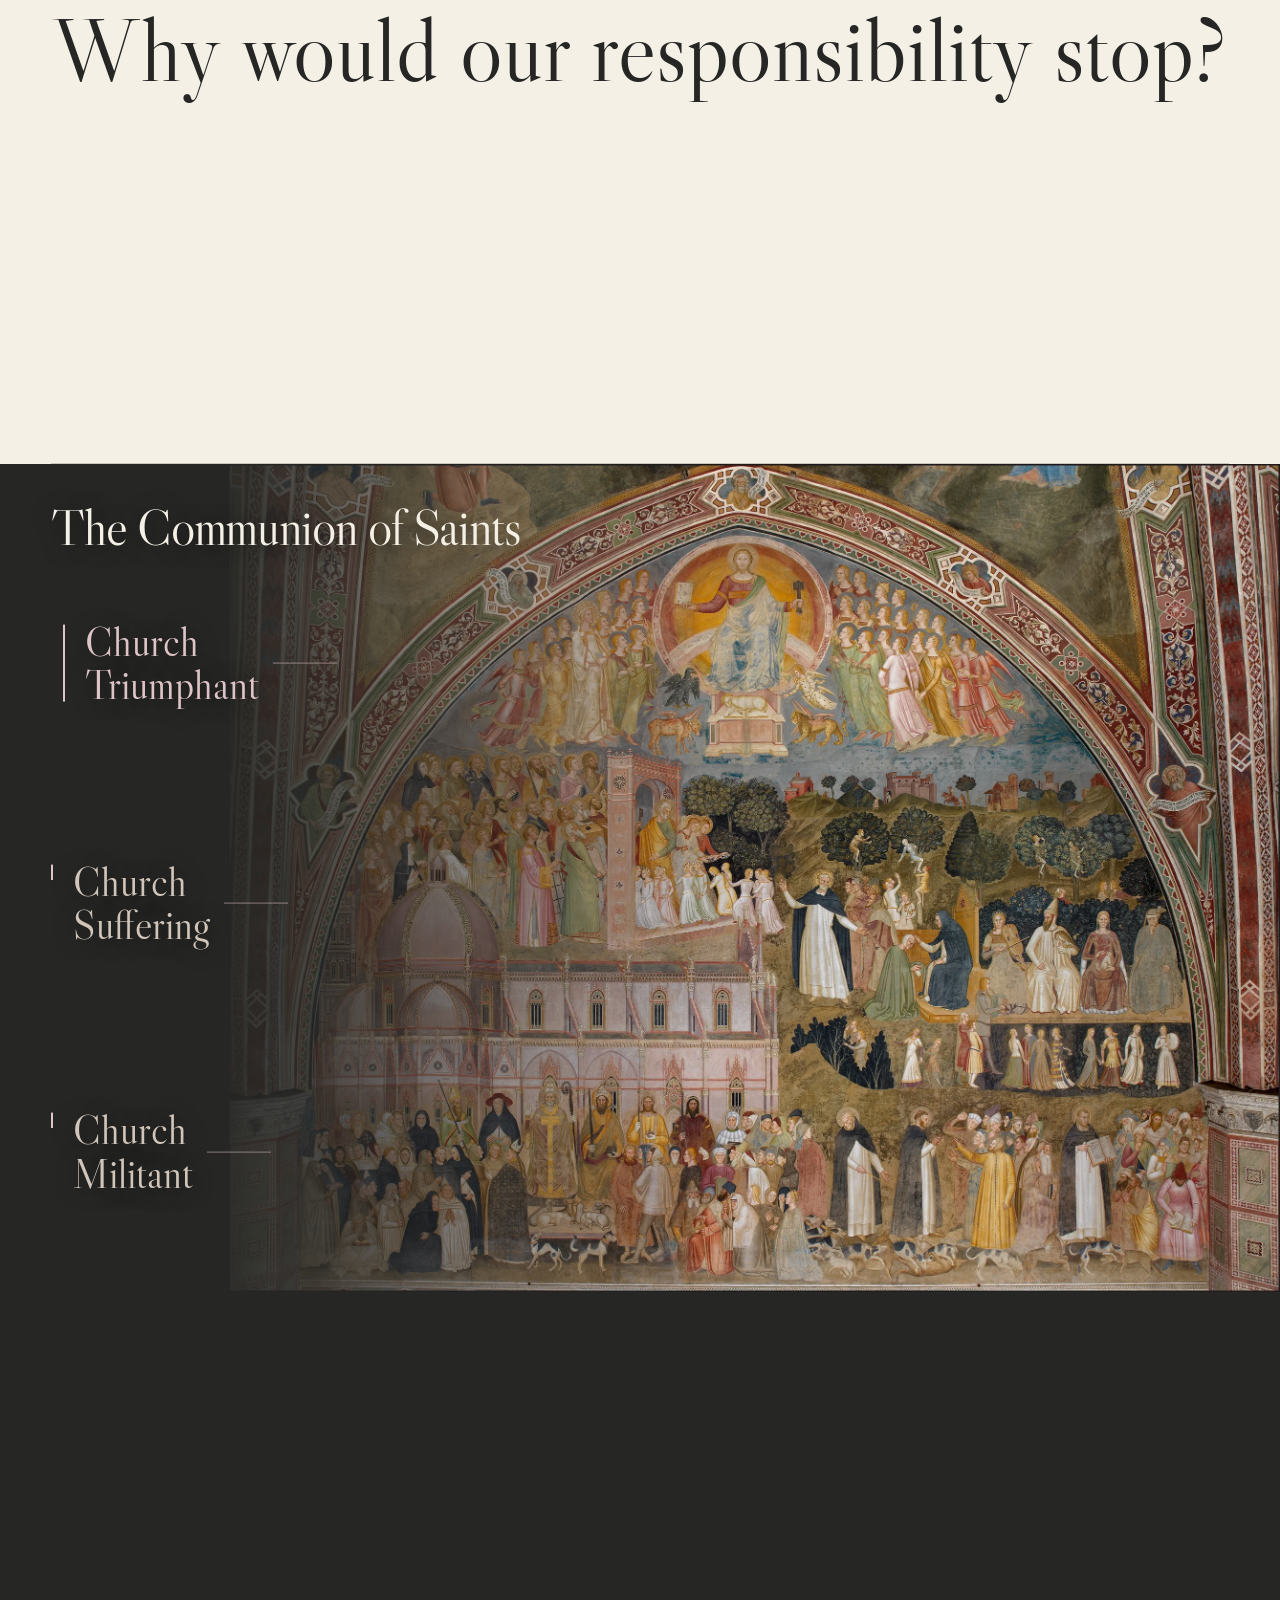
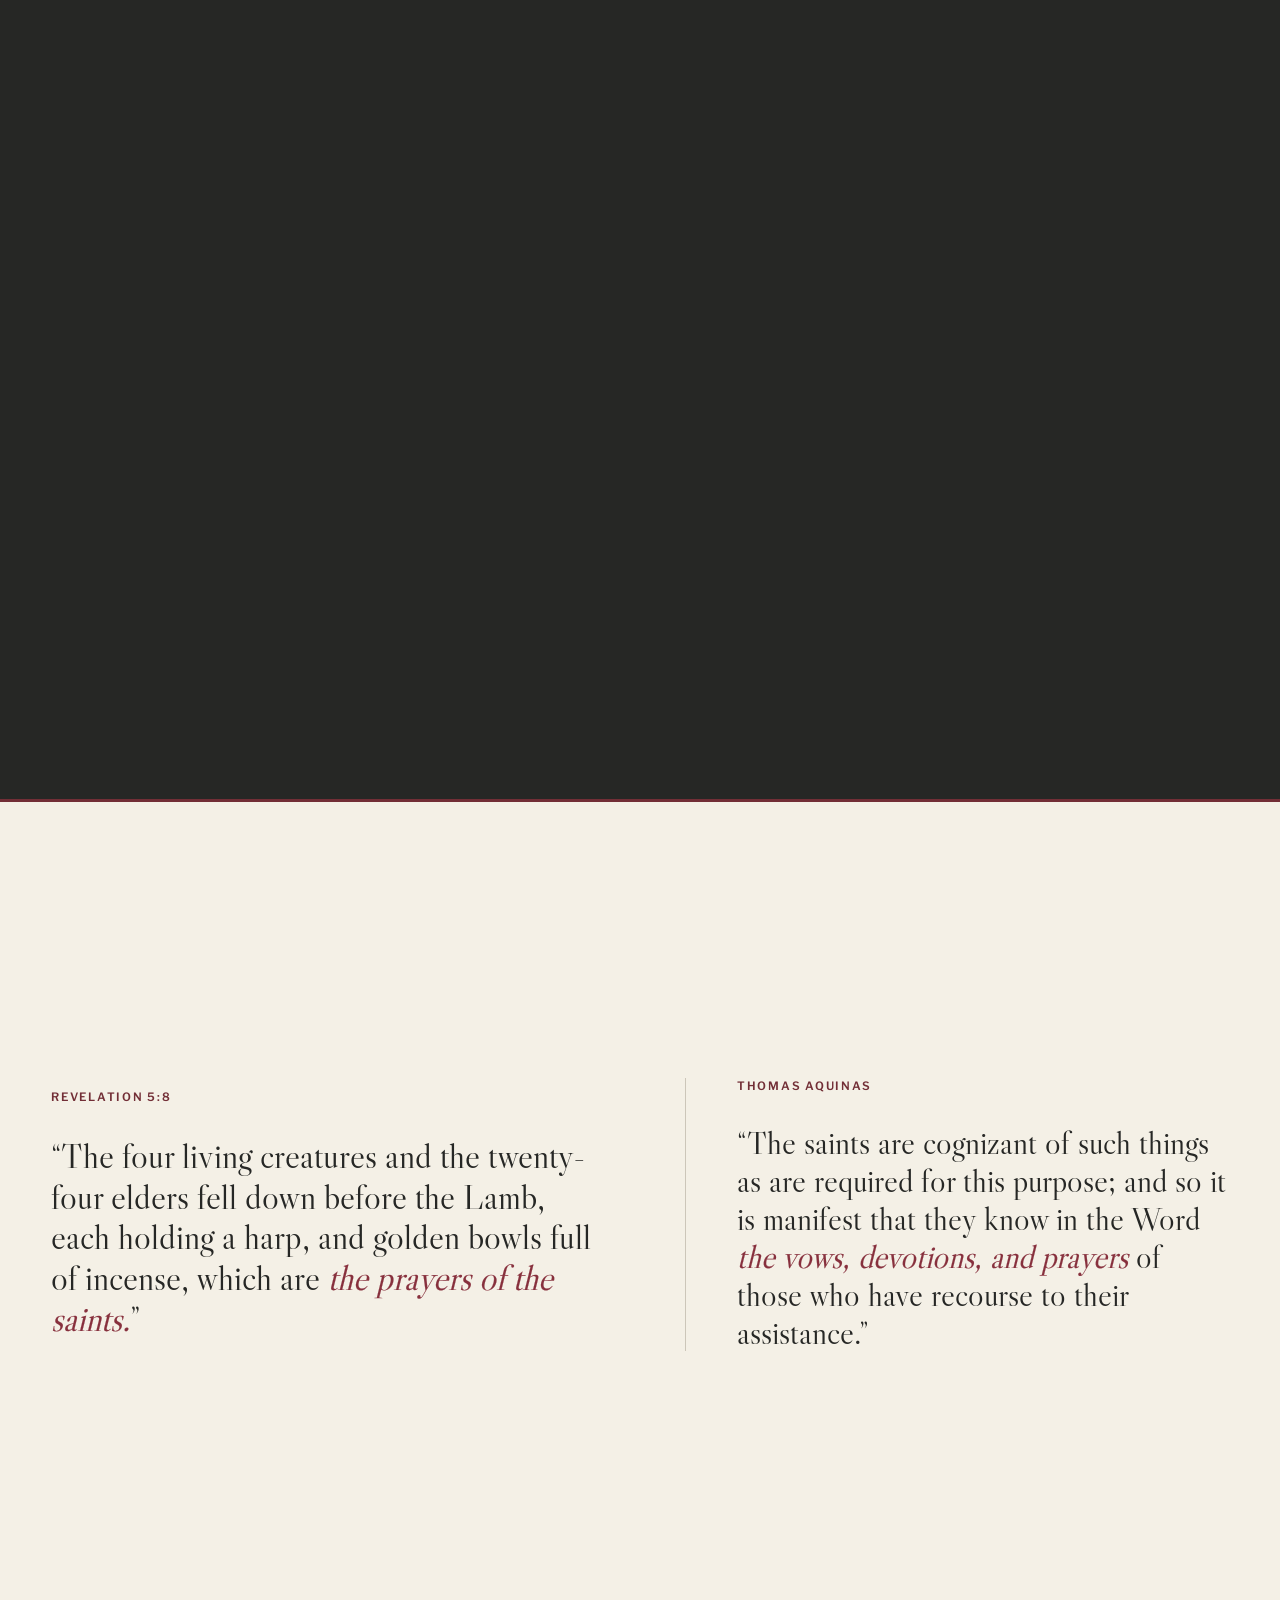
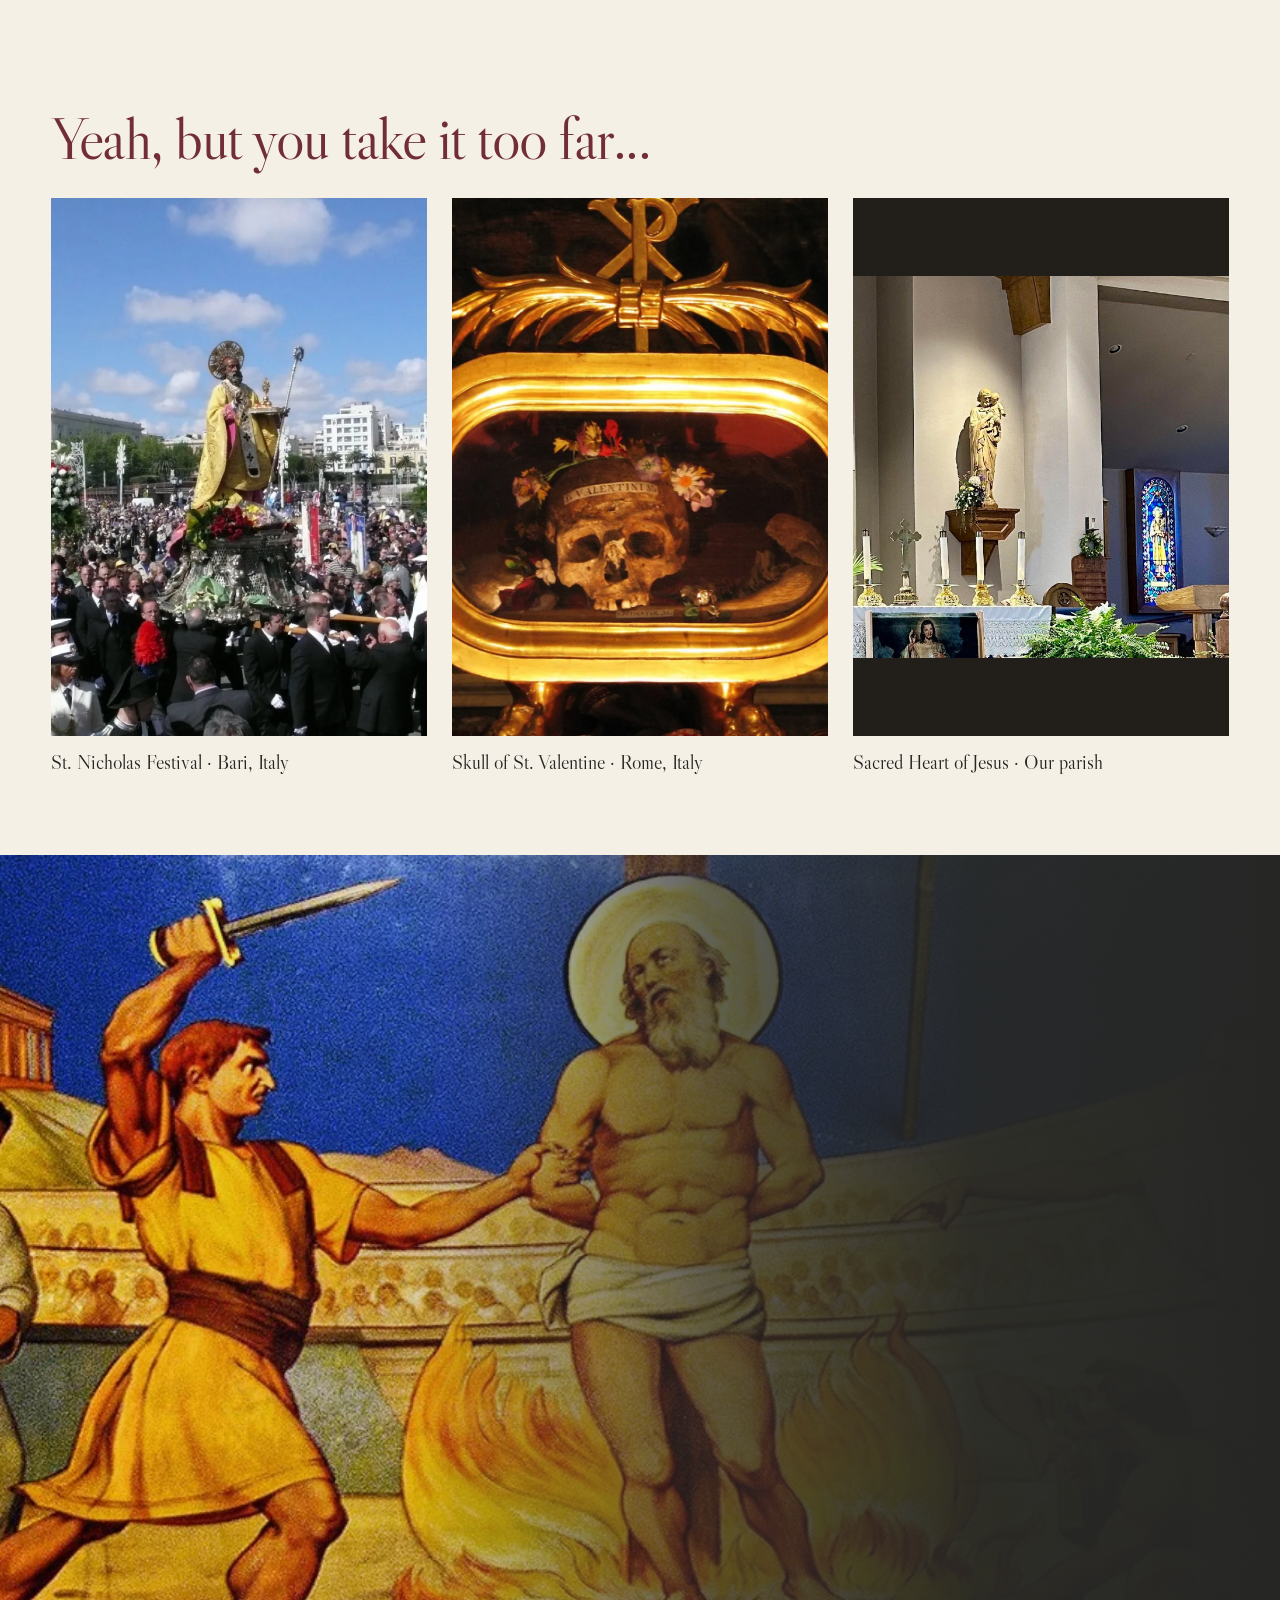
==== commit 8f6657fd: "Give responsibility question a full slide frame" ====
--- a/index.html
+++ b/index.html
@@ -7,7 +7,7 @@
   <title>The Saints — Becoming Catholic · OCIA</title>
   <meta name="description" content="A scrollable OCIA presentation on the saints and the communion of saints.">
   <link rel="icon" href="favicon.svg" type="image/svg+xml">
-  <link rel="stylesheet" href="styles.css?v=20261011-frame-fit-r2">
+  <link rel="stylesheet" href="styles.css?v=20261011-responsibility-frame">
   <script defer src="app.js?v=20261003"></script>
 </head>
 <body id="top">
@@ -100,7 +100,7 @@
       <img src="catacombs.webp" alt="Painted walls and vaulted ceiling in the ancient Christian catacombs" loading="lazy" width="1705" height="1200">
       <div class="wrap"><div class="catacombs-prayer-copy"><blockquote><span class="prayer-invitation">First of all, then, I urge that supplications, prayers, intercessions, and thanksgivings be made <em>for all people</em>…</span><span class="prayer-promise">This is good, and it is pleasing in the sight of God our Savior, who desires <em>all people to be saved</em> and to come to the knowledge of the truth.</span></blockquote><p class="kicker">1 Timothy 2:1, 3–4</p></div></div>
     </section>
-    <div class="statement wrap"><p>Why would our responsibility stop?</p></div>
+    <section class="statement wrap" id="responsibility" aria-label="Why would our responsibility stop?"><p>Why would our responsibility stop?</p></section>
     <section class="communion-painting scroll-sequence" data-sequence="churches" id="three-churches" aria-labelledby="family-heading"><div class="sequence-stage"><div class="wrap"><h2 id="family-heading">The Communion of Saints</h2><div class="churches-visual"><div class="churches-labels"><p>Church<br>Triumphant</p><p>Church<br>Suffering</p><p>Church<br>Militant</p></div><img src="communion.webp" alt="The cover fresco, shown again alongside Church Triumphant, Church Suffering, and Church Militant" loading="lazy" width="2200" height="1731"></div></div></div></section>
     <section class="intercession-quotes" id="prayers-of-the-saints" aria-label="Revelation and Thomas Aquinas on the prayers of the saints"><div class="wrap">
       <figure class="scripture-witness"><figcaption class="kicker">Revelation 5:8</figcaption><blockquote>“The four living creatures and the twenty-four elders fell down before the Lamb, each holding a harp, and golden bowls full of incense, which are <em>the prayers of the saints.</em>”</blockquote></figure>
--- a/styles.css
+++ b/styles.css
@@ -240,7 +240,7 @@
 .heroes-beat{padding:0;background:var(--ink)}.heroes-grid{gap:4px;min-height:var(--frame)}.heroes-grid figure{overflow:hidden;margin:0}.heroes-grid img{height:var(--frame);min-height:450px;filter:saturate(.84)}
 .dark-figure{width:60%;height:100%;opacity:1;overflow:hidden}.dark-figure img{filter:brightness(.48) saturate(.8)}.chapter-dark:has(.dark-figure)::after{content:"";position:absolute;inset:0;background:linear-gradient(90deg,var(--ink) 25%,transparent 85%);pointer-events:none}.chapter-dark:has(.dark-figure) .chapter-heading{z-index:2}
 .scripture-grid{min-height:var(--frame);align-items:center;padding-block:75px}.scripture-grid .scripture-head{max-width:1200px}.matthew-passage h2{font-size:clamp(2.7rem,4.3vw,5.2rem)}.matthew-conclusion{font-family:var(--display);color:var(--ox)}
-.statement{min-height:65svh;display:flex;align-items:center;justify-content:center}.statement p{margin:0}
+.statement{min-height:var(--frame);display:flex;align-items:center;justify-content:center}.statement p{margin:0}
 .communion-painting{height:auto;min-height:var(--frame);background:var(--ink);overflow:visible;isolation:auto;padding:0}
 .communion-painting::after{display:none}.sequence-stage{position:relative;min-height:var(--frame)}
 .communion-painting .sequence-stage{isolation:isolate;overflow:hidden;background:var(--ink);display:flex;align-items:center}
